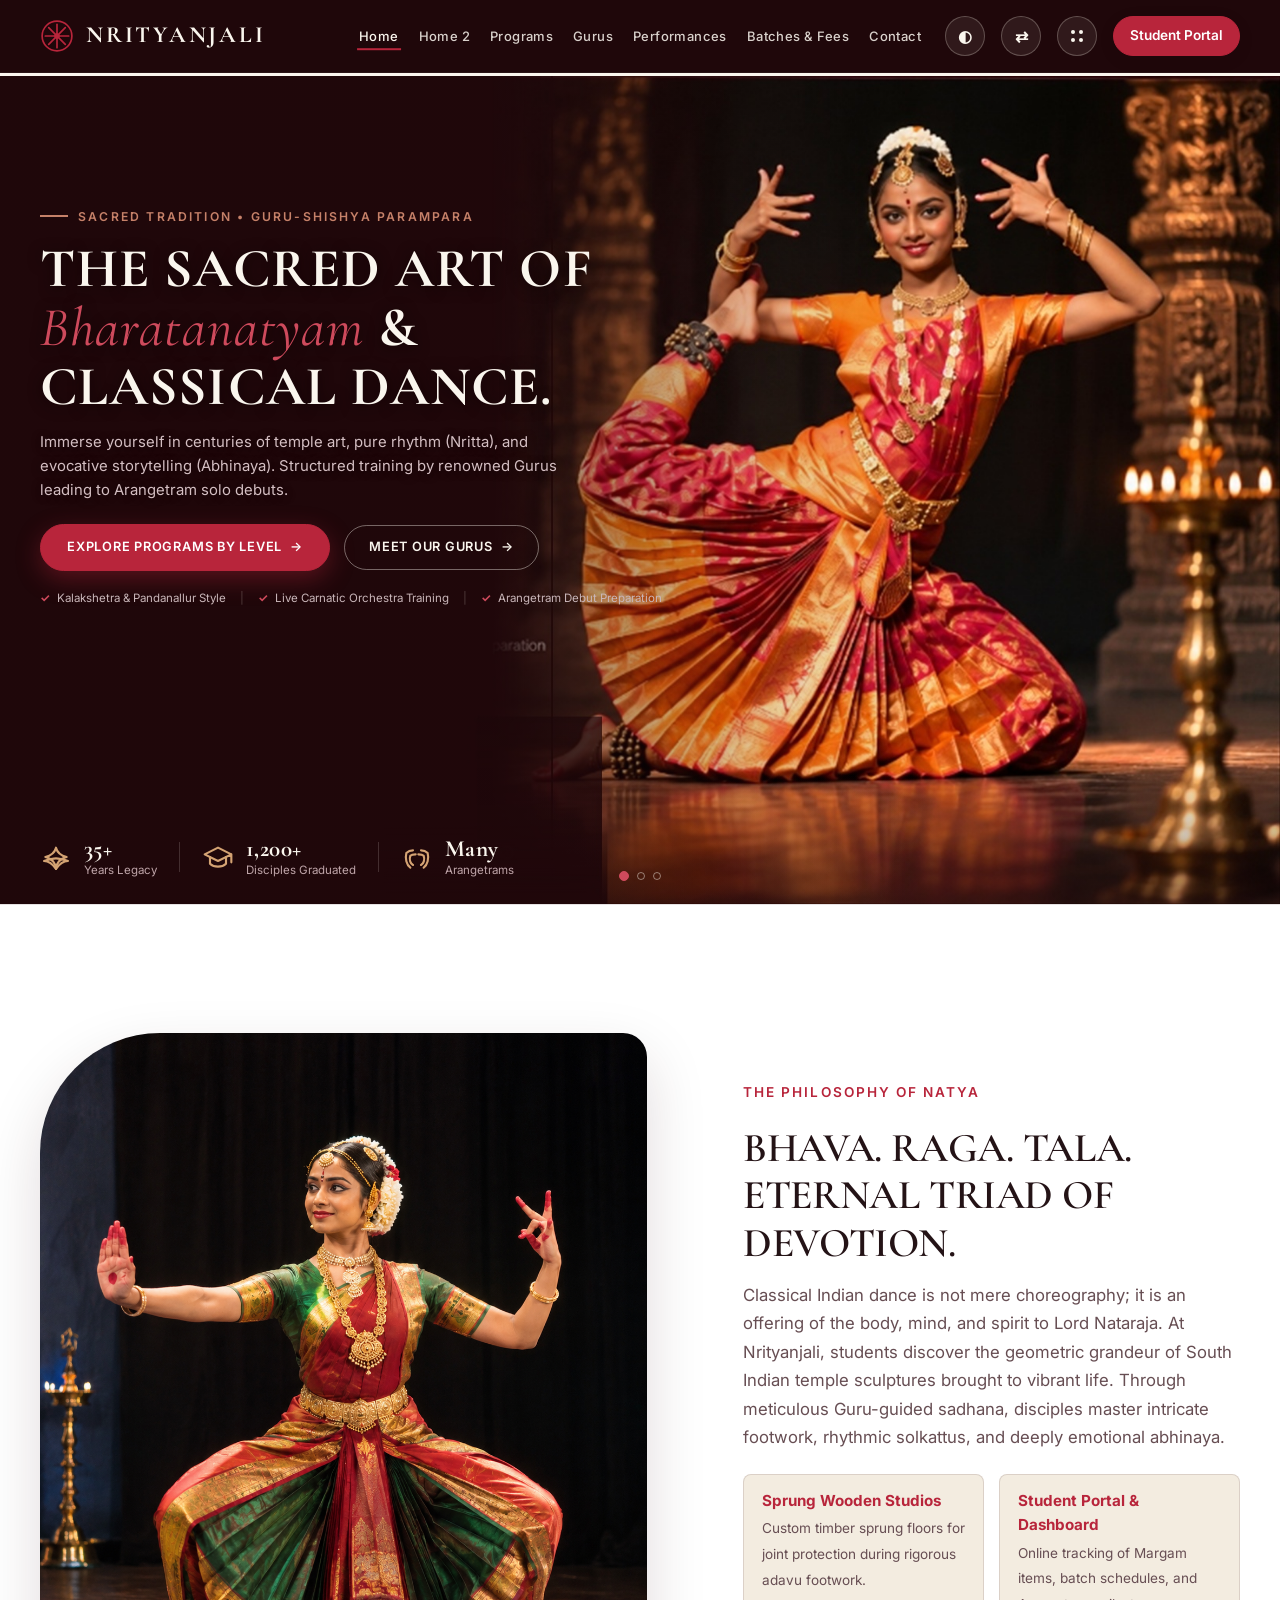
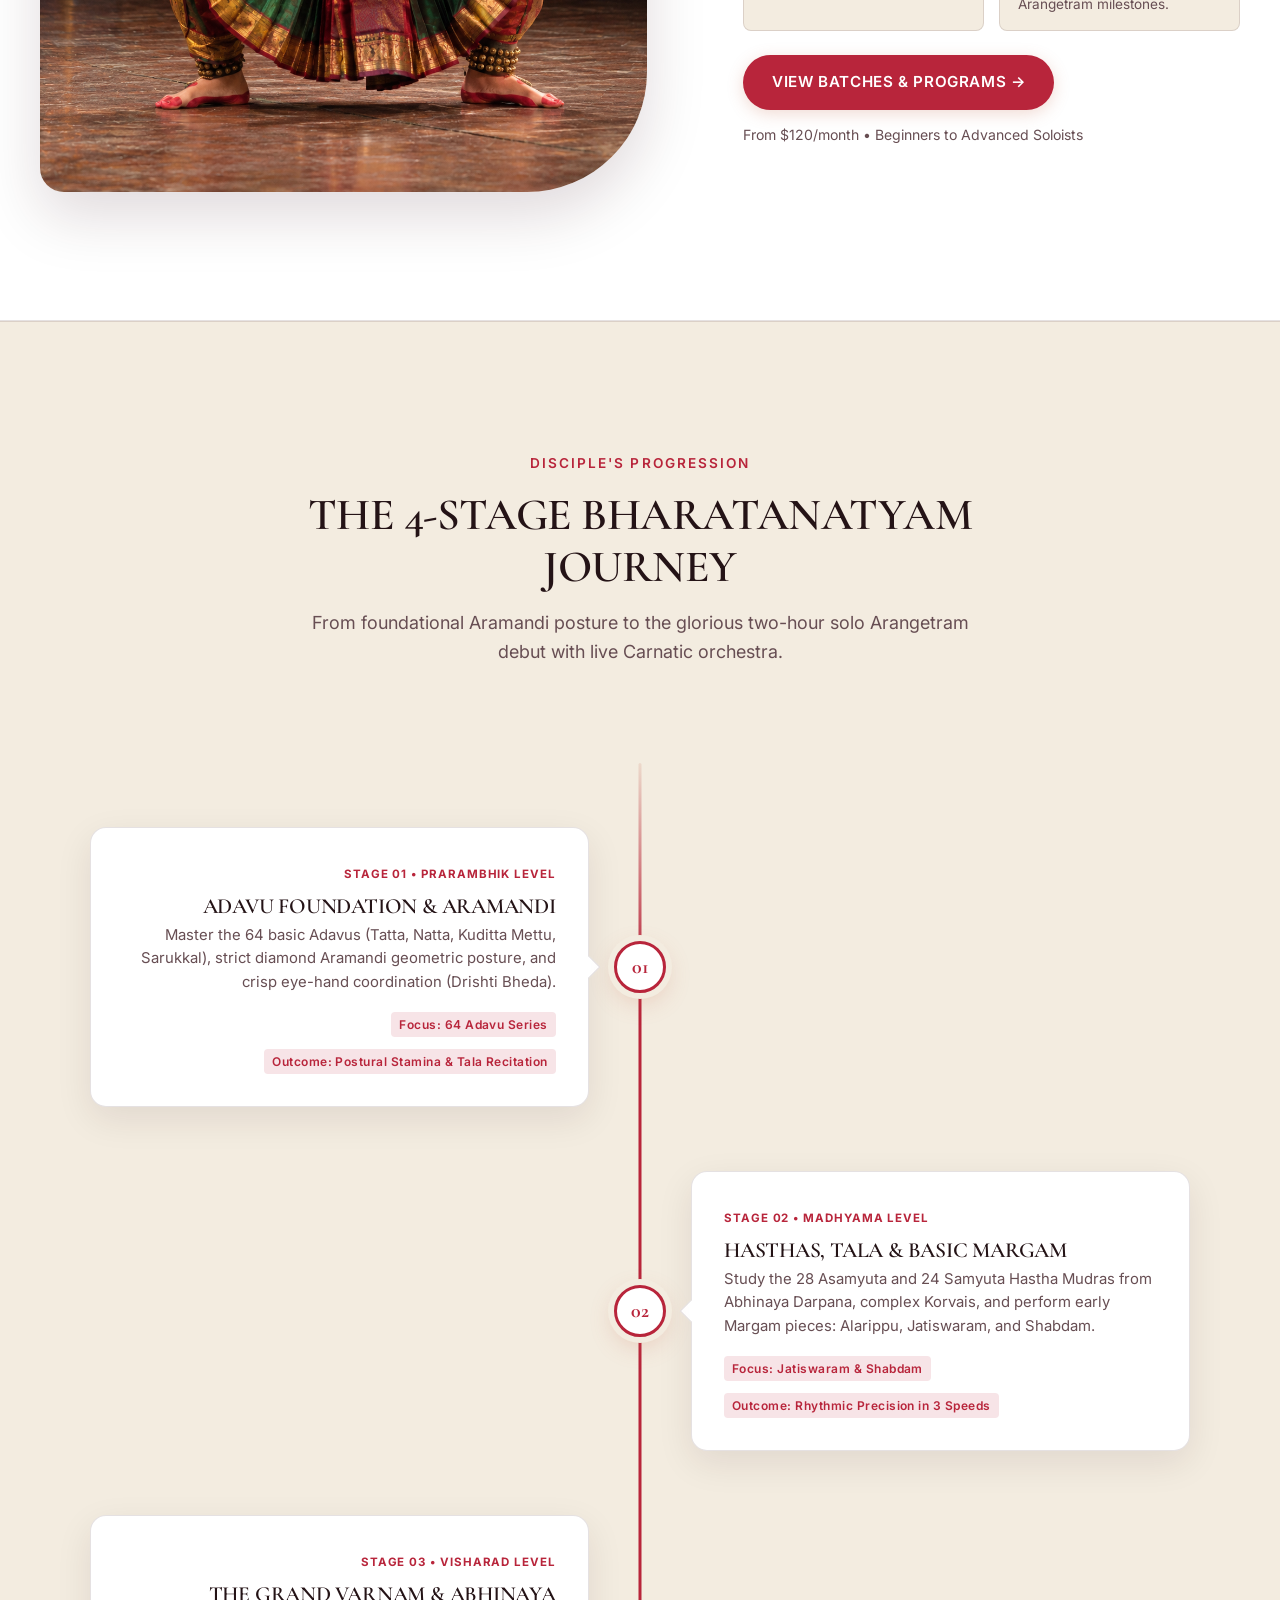
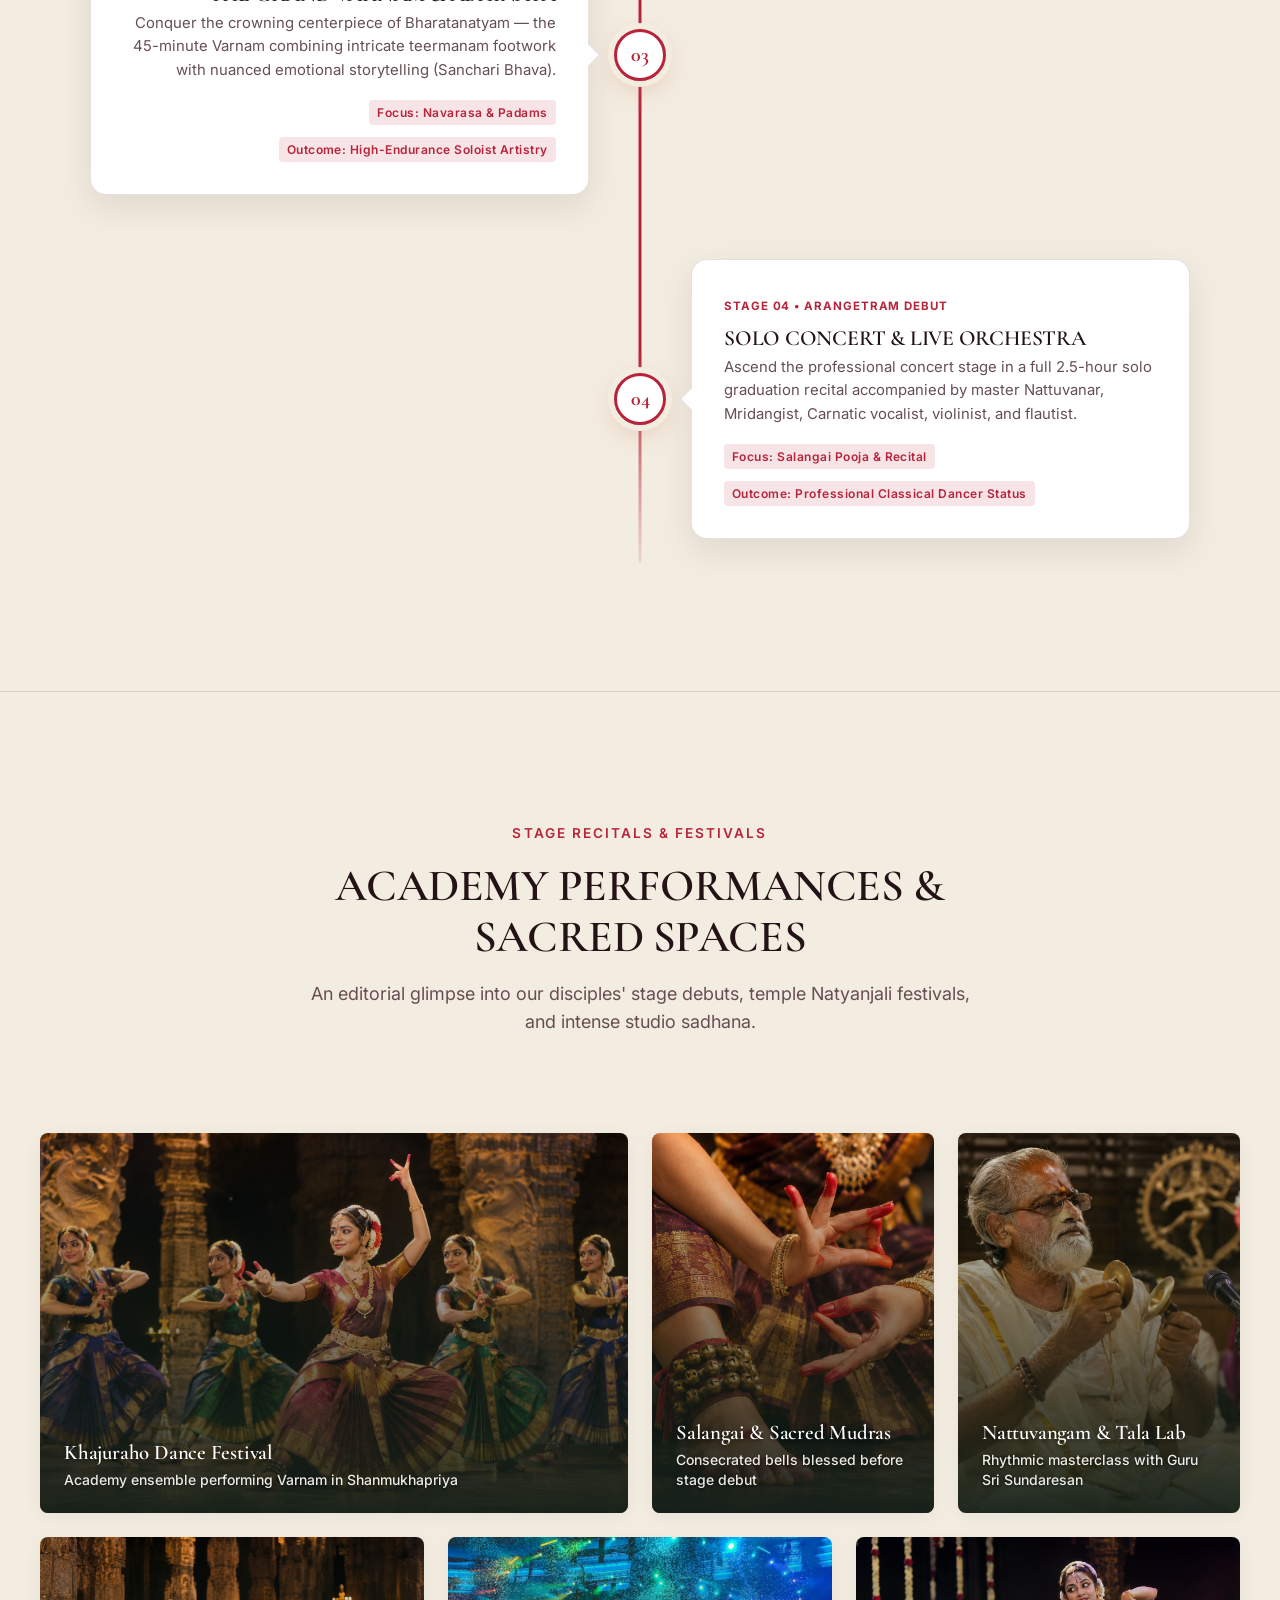
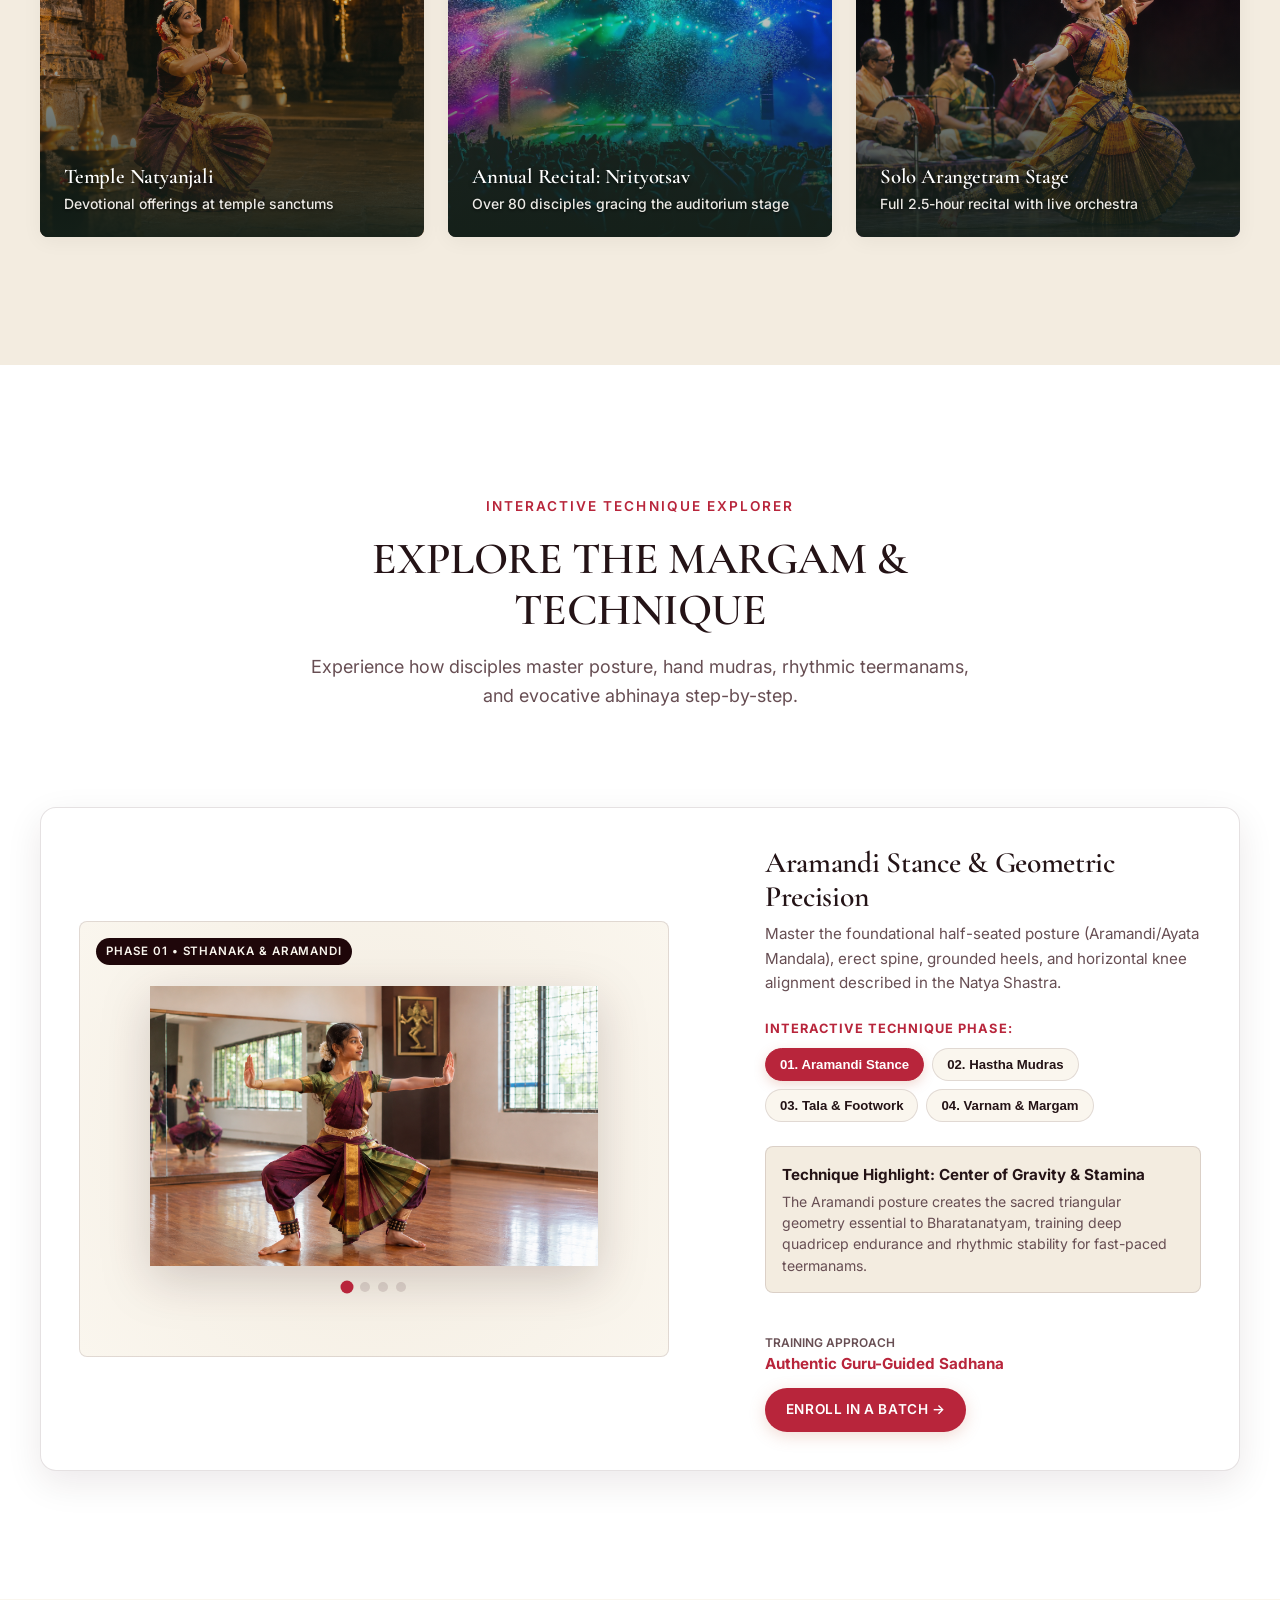
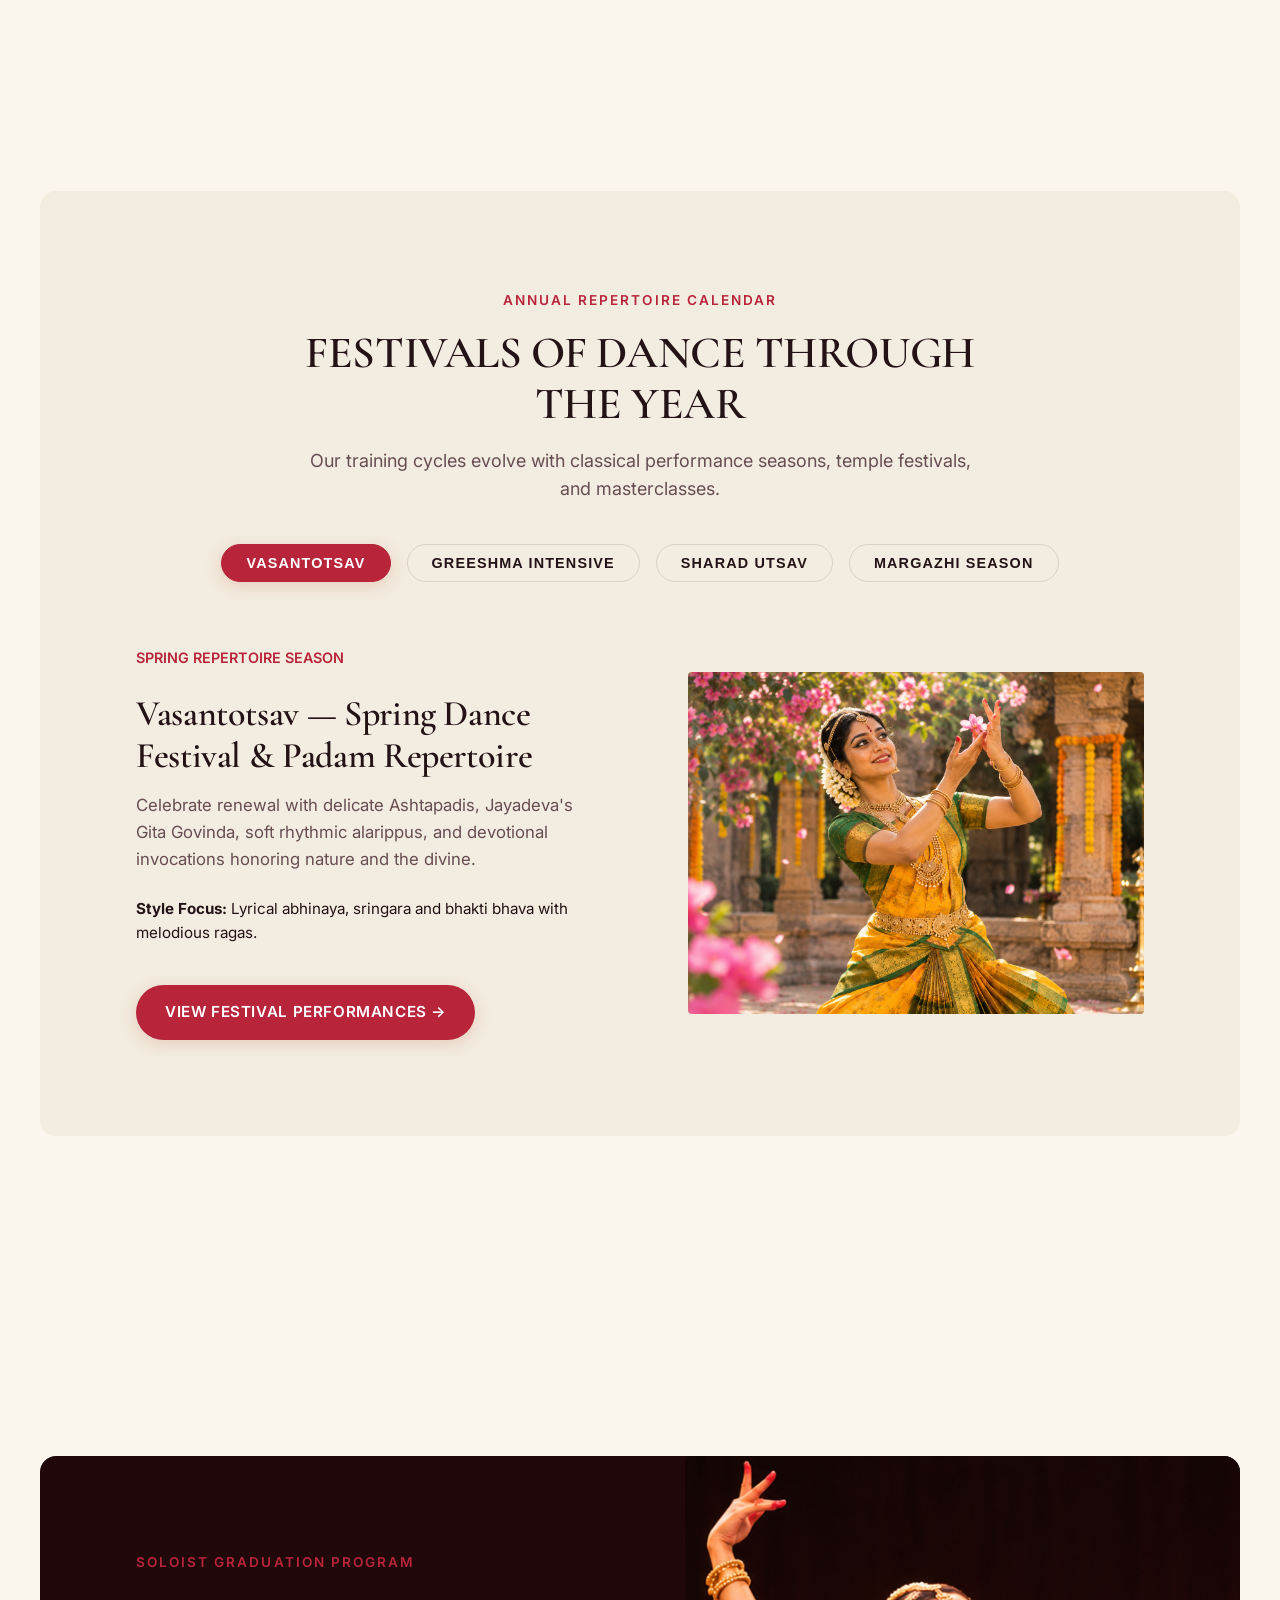
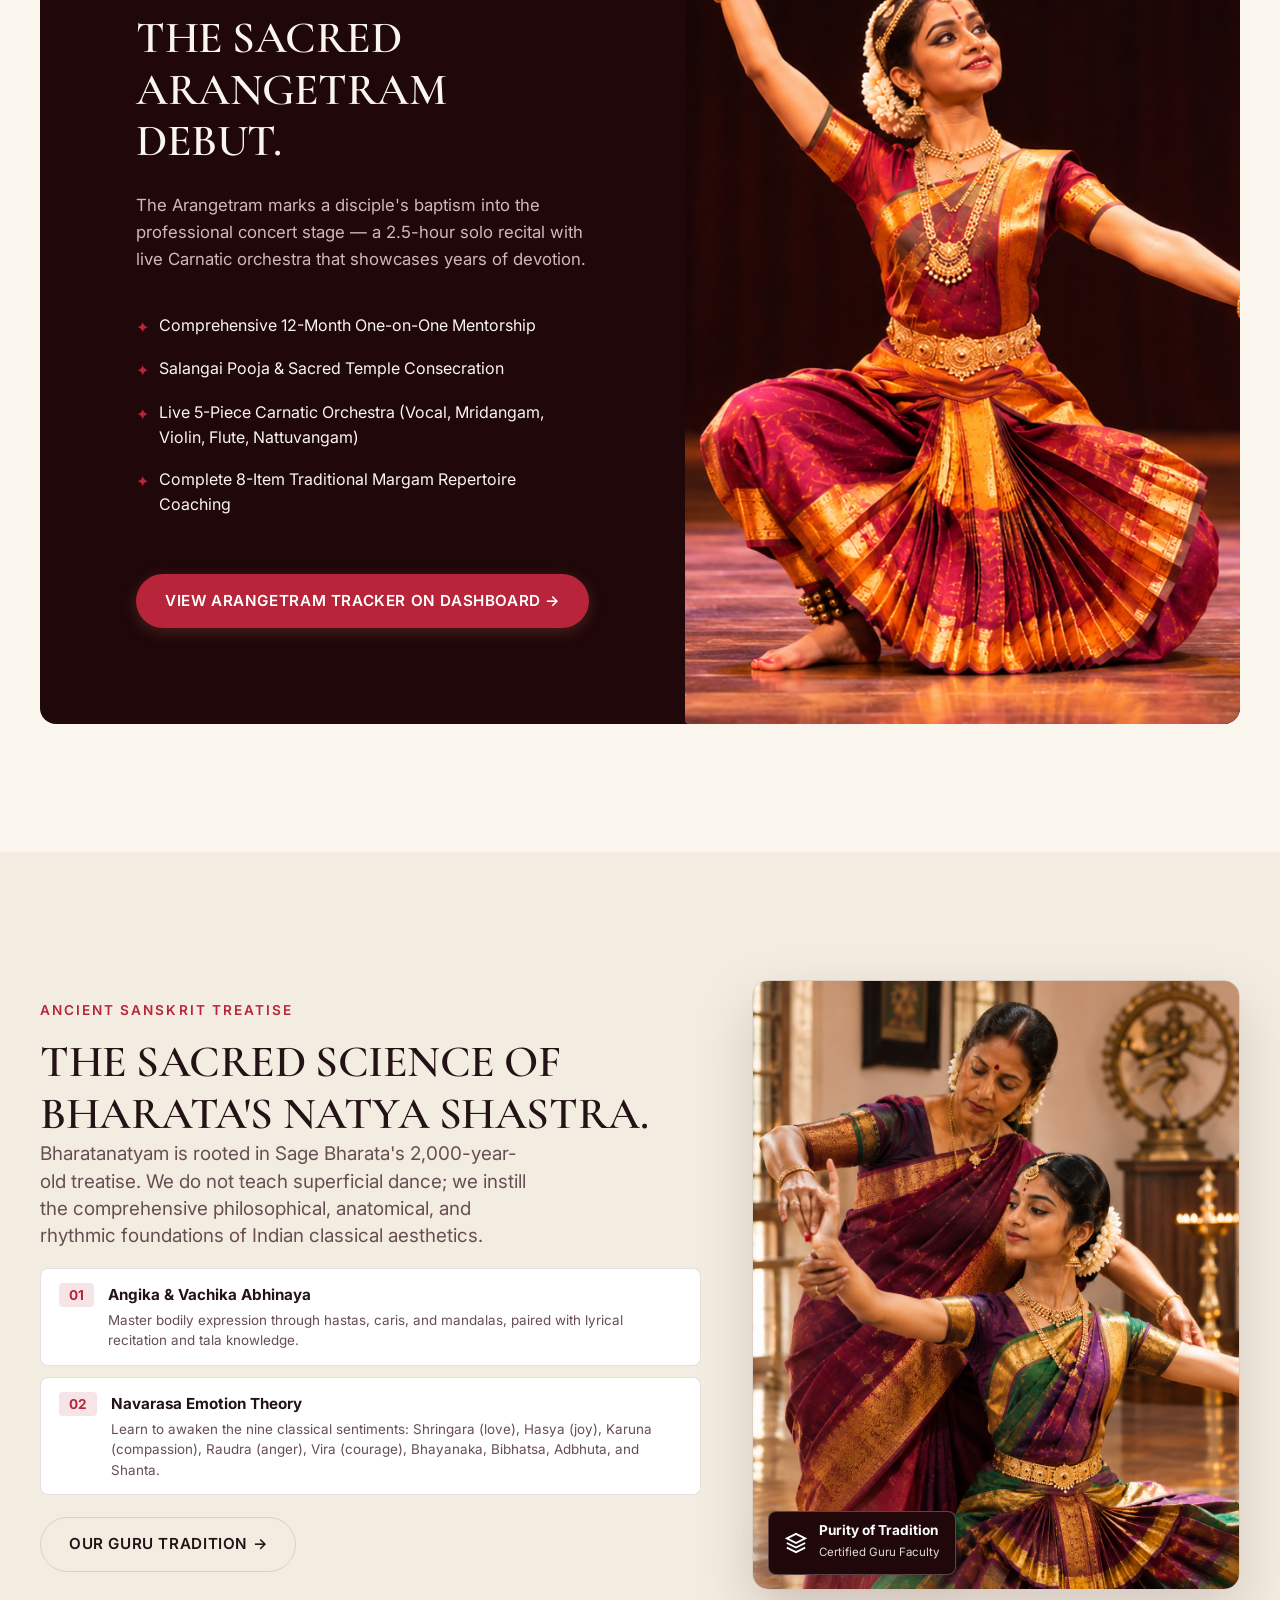
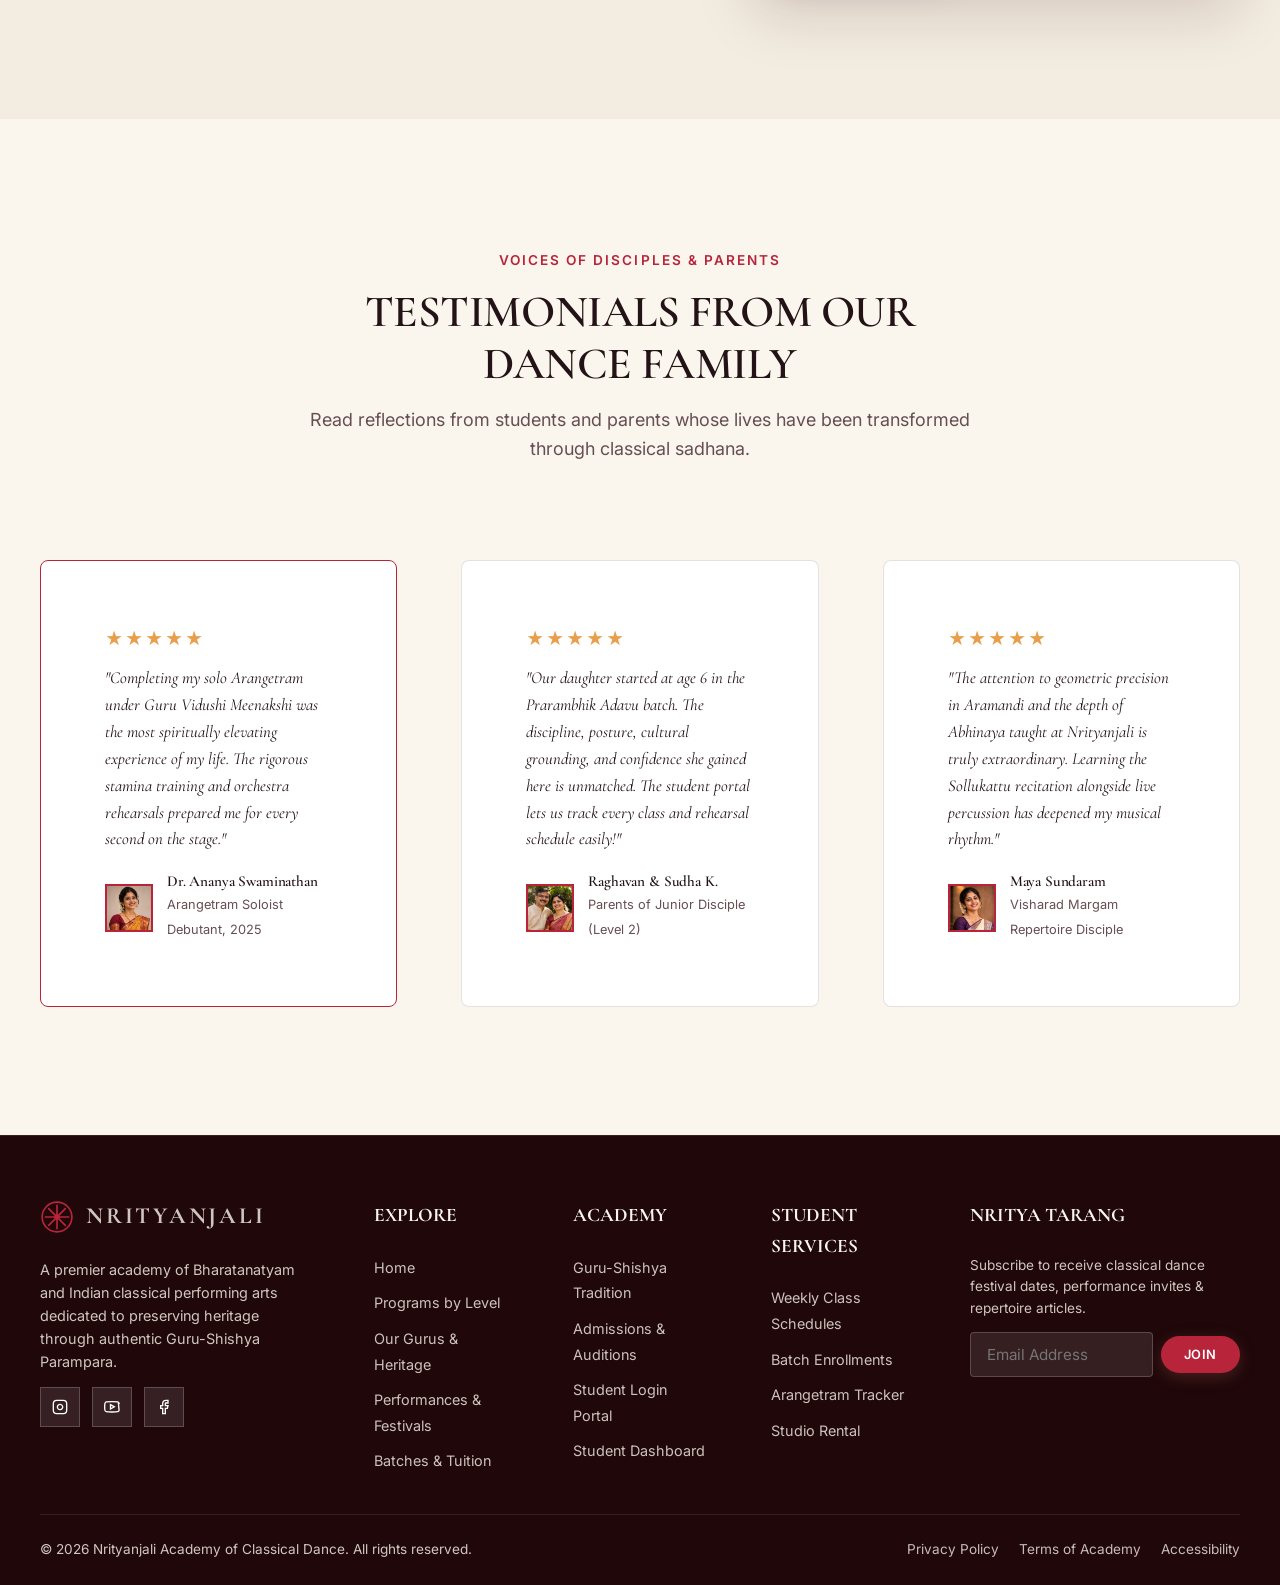
==== index.html @ fc1ba8f5 "Initial commit: Classical dance school portal and website with responsive mobile/tablet layouts" ====
<!DOCTYPE html>
<html lang="en" data-theme="light" dir="ltr">
<head>
  <meta charset="UTF-8">
  <meta name="viewport" content="width=device-width, initial-scale=1.0">
  <title>Nrityanjali Academy | Bharatanatyam & Classical Dance School</title>
  <meta name="description" content="A prestigious Bharatanatyam and Indian classical dance academy offering structured programs by level, legendary gurus, stage performances, and student dashboard for arangetram debut preparation.">
  <meta property="og:title" content="Nrityanjali Academy | Bharatanatyam & Classical Dance School">
  <meta property="og:description" content="Preserving the sacred art of Bharatanatyam through authentic Guru-Shishya Parampara.">
  <link rel="icon" type="image/svg+xml" href="assets/images/favicon.svg">
  <link rel="stylesheet" href="assets/css/style.css">
</head>
<body>

  <!-- STICKY NAVBAR -->
  <header class="navbar">
    <div class="container nav-container">
      <a href="index.html" class="brand-logo">
        <svg class="logo-icon" viewBox="0 0 32 32" fill="none" xmlns="http://www.w3.org/2000/svg">
          <circle cx="16" cy="16" r="14" stroke="currentColor" stroke-width="1.6"/>
          <path d="M16 5V27M5 16H27M8.2 8.2L23.8 23.8M23.8 8.2L8.2 23.8" stroke="currentColor" stroke-width="1.6" stroke-linecap="round"/>
          <circle cx="16" cy="16" r="2.6" fill="currentColor"/>
        </svg>
        <div class="brand-text">
          <span class="brand-name">NRITYANJALI</span>
        </div>
      </a>

      <nav>
        <ul class="nav-links">
          <li><a href="index.html" class="nav-link active">Home</a></li>
          <li><a href="index2.html" class="nav-link">Home 2</a></li>
          <li><a href="upcoming-workshops.html" class="nav-link">Programs</a></li>
          <li><a href="about.html" class="nav-link">Gurus</a></li>
          <li><a href="events.html" class="nav-link">Performances</a></li>
          <li><a href="pricing.html" class="nav-link">Batches & Fees</a></li>
          <li><a href="contact.html" class="nav-link">Contact</a></li>
        </ul>
      </nav>

      <div class="nav-actions">
        <button class="ctrl-btn js-theme-toggle" aria-label="Toggle Theme" title="Toggle Theme">
          <span>◐</span>
        </button>
        <button class="ctrl-btn js-rtl-toggle" aria-label="Toggle Direction" title="Toggle Direction">
          <span>⇄</span>
        </button>
        <a href="dashboard.html" class="ctrl-btn" aria-label="Student Dashboard" title="Student Dashboard">
          <svg width="16" height="16" viewBox="0 0 24 24" fill="currentColor"><circle cx="6" cy="6" r="3"/><circle cx="18" cy="6" r="3"/><circle cx="6" cy="18" r="3"/><circle cx="18" cy="18" r="3"/></svg>
        </a>
        <a href="login.html" class="nav-primary-cta" title="Student Login Portal">
          <span>Student Portal</span>
        </a>
      </div>

      <button class="mobile-hamburger" aria-label="Open Mobile Menu">
        <svg viewBox="0 0 24 24" fill="none" stroke="currentColor" stroke-width="2"><path d="M4 6h16M4 12h16M4 18h16"/></svg>
      </button>
    </div>
  </header>

  <!-- MOBILE DRAWER -->
  <div class="mobile-drawer">
    <div class="drawer-header">
      <div class="brand-text">
        <span class="brand-name">NRITYANJALI</span>
      </div>
      <button class="drawer-close-btn" aria-label="Close Menu">✕</button>
    </div>
    <ul class="mobile-drawer-links">
      <li><a href="index.html" class="mobile-drawer-link active">Home</a></li>
      <li><a href="index2.html" class="mobile-drawer-link">Home 2</a></li>
      <li><a href="upcoming-workshops.html" class="mobile-drawer-link">Programs</a></li>
      <li><a href="about.html" class="mobile-drawer-link">Gurus</a></li>
      <li><a href="events.html" class="mobile-drawer-link">Performances</a></li>
      <li><a href="pricing.html" class="mobile-drawer-link">Batches & Fees</a></li>
      <li><a href="contact.html" class="mobile-drawer-link">Contact</a></li>
    </ul>
    <div class="drawer-controls">
      <a href="login.html" class="nav-primary-cta" style="width: 100%; text-align: center;">
        <span>Student Portal</span>
      </a>
      <div class="ctrl-group">
        <button class="ctrl-btn js-theme-toggle" aria-label="Toggle Theme" title="Toggle Theme"><span>◐</span></button>
        <button class="ctrl-btn js-rtl-toggle" aria-label="Toggle Direction" title="Toggle Direction"><span>⇄</span></button>
        <a href="dashboard.html" class="ctrl-btn" aria-label="Student Dashboard" title="Student Dashboard">
          <svg width="16" height="16" viewBox="0 0 24 24" fill="currentColor"><circle cx="6" cy="6" r="3"/><circle cx="18" cy="6" r="3"/><circle cx="6" cy="18" r="3"/><circle cx="18" cy="18" r="3"/></svg>
        </a>
      </div>
    </div>
  </div>

  <main>
    <!-- HOME SECTION 01 — CINEMATIC CLASSICAL DANCE HERO (100% VIEWPORT) -->
    <section class="hero-cinematic-section">
      <div class="hero-cinematic-bg-overlay"></div>
      <div class="container hero-cinematic-container">
        
        <!-- Main Top Content -->
        <div class="hero-cinematic-content">
          <div class="hero-kicker-tag">
            <span class="kicker-line"></span>
            <span class="kicker-text">SACRED TRADITION &bull; GURU-SHISHYA PARAMPARA</span>
          </div>

          <h1 class="hero-cinematic-headline">
            THE SACRED ART OF<br>
            <span class="hero-highlight-italic">Bharatanatyam</span> &amp;<br>
            CLASSICAL DANCE.
          </h1>

          <p class="hero-cinematic-description">
            Immerse yourself in centuries of temple art, pure rhythm (Nritta), and evocative storytelling (Abhinaya). Structured training by renowned Gurus leading to Arangetram solo debuts.
          </p>

          <div class="hero-cinematic-ctas">
            <a href="upcoming-workshops.html" class="btn-cinematic-primary">
              EXPLORE PROGRAMS BY LEVEL <span class="btn-arrow">&rarr;</span>
            </a>
            <a href="about.html" class="btn-cinematic-secondary">
              MEET OUR GURUS <span class="btn-arrow">&rarr;</span>
            </a>
          </div>

          <div class="hero-cinematic-trust-bar">
            <span class="trust-item"><span class="check-mark">&#10003;</span> Kalakshetra &amp; Pandanallur Style</span>
            <span class="trust-divider">|</span>
            <span class="trust-item"><span class="check-mark">&#10003;</span> Live Carnatic Orchestra Training</span>
            <span class="trust-divider">|</span>
            <span class="trust-item"><span class="check-mark">&#10003;</span> Arangetram Debut Preparation</span>
          </div>
        </div>

        <!-- Bottom Bar: 3 Stats on Left, 3 Dots in Center -->
        <div class="hero-cinematic-bottom-bar">
          <div class="hero-stats-group">
            <!-- Stat 1: Lotus -->
            <div class="hero-stat-item">
              <svg class="stat-icon-gold" viewBox="0 0 24 24" fill="none" stroke="currentColor" stroke-width="1.6" stroke-linecap="round" stroke-linejoin="round">
                <path d="M12 21c0-4-3-8-8-9 4-1 7-3 8-7 1 4 4 6 8 7-5 1-8 5-8 9z"/>
                <path d="M12 21c-2-3-5-6-9-6 3-1 6-2 9-2 3 0 6 1 9 2-4 0-7 3-9 6z"/>
              </svg>
              <div class="stat-text-box">
                <span class="stat-number">35+</span>
                <span class="stat-label">Years Legacy</span>
              </div>
            </div>

            <div class="stat-divider-line"></div>

            <!-- Stat 2: Cap -->
            <div class="hero-stat-item">
              <svg class="stat-icon-gold" viewBox="0 0 24 24" fill="none" stroke="currentColor" stroke-width="1.6" stroke-linecap="round" stroke-linejoin="round">
                <path d="M22 10v6M2 10l10-5 10 5-10 5z"/>
                <path d="M6 12v5c3 3 9 3 12 0v-5"/>
              </svg>
              <div class="stat-text-box">
                <span class="stat-number">1,200+</span>
                <span class="stat-label">Disciples Graduated</span>
              </div>
            </div>

            <div class="stat-divider-line"></div>

            <!-- Stat 3: Laurel wreath -->
            <div class="hero-stat-item">
              <svg class="stat-icon-gold" viewBox="0 0 24 24" fill="none" stroke="currentColor" stroke-width="1.6" stroke-linecap="round" stroke-linejoin="round">
                <path d="M7 20c-3-2-4-7-3-11 1-1 3-2 5-2"/>
                <path d="M17 20c3-2 4-7 3-11-1-1-3-2-5-2"/>
                <path d="M9 18c-2-1-3-4-2-7 1-1 2-1 4-1"/>
                <path d="M15 18c2-1 3-4 2-7-1-1-2-1-4-1"/>
              </svg>
              <div class="stat-text-box">
                <span class="stat-number">Many</span>
                <span class="stat-label">Arangetrams</span>
              </div>
            </div>
          </div>

          <!-- Centered Carousel Dots -->
          <div class="hero-carousel-pagination" aria-label="Slide Indicators">
            <span class="carousel-dot active"></span>
            <span class="carousel-dot"></span>
            <span class="carousel-dot"></span>
          </div>
        </div>

      </div>
    </section>

    <!-- HOME SECTION 02 — EXPERIENCE OVERVIEW -->
    <section class="section-padding" style="background-color: var(--bg-surface); border-block: 1px solid var(--border-color);">
      <div class="container experience-grid" style="align-items: center;">
        <div style="position: relative; display: flex; align-items: center; justify-content: center;">
          <div class="image-leaf-container hover-petal-card" style="width: 100%; border-radius: 120px 24px 120px 24px; overflow: hidden; box-shadow: var(--shadow-lg);">
            <img src="assets/images/hero-dance-2.jpg" alt="Bharatanatyam classical dancer in Aramandi posture holding Pataka and Tripataka hastha mudras">
          </div>
        </div>
        <div>
          <span class="section-tag" style="color: var(--terracotta-bloom);">THE PHILOSOPHY OF NATYA</span>
          <h2 style="font-size: clamp(1.85rem, 3.2vw, 2.75rem); margin-block: 6px 14px;">BHAVA. RAGA. TALA. ETERNAL TRIAD OF DEVOTION.</h2>
          <p style="font-size: 1.05rem; line-height: 1.7; margin-bottom: 20px; color: var(--text-muted);">
            Classical Indian dance is not mere choreography; it is an offering of the body, mind, and spirit to Lord Nataraja. At Nrityanjali, students discover the geometric grandeur of South Indian temple sculptures brought to vibrant life. Through meticulous Guru-guided sadhana, disciples master intricate footwork, rhythmic solkattus, and deeply emotional abhinaya.
          </p>

          <div style="display: grid; grid-template-columns: repeat(auto-fit, minmax(200px, 1fr)); gap: 14px; margin-block: 22px;">
            <div style="background: var(--bg-surface-elevated); padding: 14px 18px; border-radius: var(--radius-md); border: 1px solid var(--border-color);" class="hover-petal-card">
              <strong style="color: var(--terracotta-bloom); display: block; font-size: 0.95rem; margin-bottom: 2px;">Sprung Wooden Studios</strong>
              <span style="font-size: 0.85rem; color: var(--text-muted);">Custom timber sprung floors for joint protection during rigorous adavu footwork.</span>
            </div>
            <div style="background: var(--bg-surface-elevated); padding: 14px 18px; border-radius: var(--radius-md); border: 1px solid var(--border-color);" class="hover-petal-card">
              <strong style="color: var(--terracotta-bloom); display: block; font-size: 0.95rem; margin-bottom: 2px;">Student Portal & Dashboard</strong>
              <span style="font-size: 0.85rem; color: var(--text-muted);">Online tracking of Margam items, batch schedules, and Arangetram milestones.</span>
            </div>
          </div>

          <div style="margin-top: var(--space-md); display: flex; flex-wrap: wrap; gap: 14px; align-items: center;">
            <a href="upcoming-workshops.html" class="btn btn-primary">VIEW BATCHES & PROGRAMS →</a>
            <span style="font-size: 0.88rem; color: var(--text-muted);">From $120/month • Beginners to Advanced Soloists</span>
          </div>
        </div>
      </div>
    </section>

    <!-- HOME SECTION 02B — THE 4-STEP TRAINING PROGRESSION (CENTER LINE TIMELINE) -->
    <section class="section-padding steps-timeline-section">
      <div class="container">
        <div class="section-header center-align">
          <span class="section-tag" style="color: var(--terracotta-bloom);">DISCIPLE'S PROGRESSION</span>
          <h2>THE 4-STAGE BHARATANATYAM JOURNEY</h2>
          <p>From foundational Aramandi posture to the glorious two-hour solo Arangetram debut with live Carnatic orchestra.</p>
        </div>

        <div class="steps-timeline-container">
          
          <!-- Step 01: Left -->
          <div class="timeline-step-row timeline-step-left">
            <div class="timeline-card-col">
              <div class="timeline-step-card hover-petal-card">
                <span class="journey-step-badge">Stage 01 • Prarambhik Level</span>
                <h3 style="font-family: var(--font-serif); font-size: 1.35rem; margin-block: 8px 6px; color: var(--text-main);">ADAVU FOUNDATION & ARAMANDI</h3>
                <p style="font-size: 0.93rem; color: var(--text-muted); line-height: 1.55; margin: 0;">
                  Master the 64 basic Adavus (Tatta, Natta, Kuditta Mettu, Sarukkal), strict diamond Aramandi geometric posture, and crisp eye-hand coordination (Drishti Bheda).
                </p>
                <div class="timeline-step-badges">
                  <span class="workshop-outcomes-pill">Focus: 64 Adavu Series</span>
                  <span class="workshop-outcomes-pill">Outcome: Postural Stamina & Tala Recitation</span>
                </div>
              </div>
            </div>
            <div class="timeline-center-node" aria-label="Step 1">
              <span class="timeline-node-num">01</span>
            </div>
            <div class="timeline-empty-col"></div>
          </div>

          <!-- Step 02: Right -->
          <div class="timeline-step-row timeline-step-right">
            <div class="timeline-card-col">
              <div class="timeline-step-card hover-petal-card">
                <span class="journey-step-badge">Stage 02 • Madhyama Level</span>
                <h3 style="font-family: var(--font-serif); font-size: 1.35rem; margin-block: 8px 6px; color: var(--text-main);">HASTHAS, TALA & BASIC MARGAM</h3>
                <p style="font-size: 0.93rem; color: var(--text-muted); line-height: 1.55; margin: 0;">
                  Study the 28 Asamyuta and 24 Samyuta Hastha Mudras from Abhinaya Darpana, complex Korvais, and perform early Margam pieces: Alarippu, Jatiswaram, and Shabdam.
                </p>
                <div class="timeline-step-badges">
                  <span class="workshop-outcomes-pill">Focus: Jatiswaram & Shabdam</span>
                  <span class="workshop-outcomes-pill">Outcome: Rhythmic Precision in 3 Speeds</span>
                </div>
              </div>
            </div>
            <div class="timeline-center-node" aria-label="Step 2">
              <span class="timeline-node-num">02</span>
            </div>
            <div class="timeline-empty-col"></div>
          </div>

          <!-- Step 03: Left -->
          <div class="timeline-step-row timeline-step-left">
            <div class="timeline-card-col">
              <div class="timeline-step-card hover-petal-card">
                <span class="journey-step-badge">Stage 03 • Visharad Level</span>
                <h3 style="font-family: var(--font-serif); font-size: 1.35rem; margin-block: 8px 6px; color: var(--text-main);">THE GRAND VARNAM & ABHINAYA</h3>
                <p style="font-size: 0.93rem; color: var(--text-muted); line-height: 1.55; margin: 0;">
                  Conquer the crowning centerpiece of Bharatanatyam — the 45-minute Varnam combining intricate teermanam footwork with nuanced emotional storytelling (Sanchari Bhava).
                </p>
                <div class="timeline-step-badges">
                  <span class="workshop-outcomes-pill">Focus: Navarasa & Padams</span>
                  <span class="workshop-outcomes-pill">Outcome: High-Endurance Soloist Artistry</span>
                </div>
              </div>
            </div>
            <div class="timeline-center-node" aria-label="Step 3">
              <span class="timeline-node-num">03</span>
            </div>
            <div class="timeline-empty-col"></div>
          </div>

          <!-- Step 04: Right -->
          <div class="timeline-step-row timeline-step-right">
            <div class="timeline-card-col">
              <div class="timeline-step-card hover-petal-card">
                <span class="journey-step-badge">Stage 04 • Arangetram Debut</span>
                <h3 style="font-family: var(--font-serif); font-size: 1.35rem; margin-block: 8px 6px; color: var(--text-main);">SOLO CONCERT & LIVE ORCHESTRA</h3>
                <p style="font-size: 0.93rem; color: var(--text-muted); line-height: 1.55; margin: 0;">
                  Ascend the professional concert stage in a full 2.5-hour solo graduation recital accompanied by master Nattuvanar, Mridangist, Carnatic vocalist, violinist, and flautist.
                </p>
                <div class="timeline-step-badges">
                  <span class="workshop-outcomes-pill">Focus: Salangai Pooja & Recital</span>
                  <span class="workshop-outcomes-pill">Outcome: Professional Classical Dancer Status</span>
                </div>
              </div>
            </div>
            <div class="timeline-center-node" aria-label="Step 4">
              <span class="timeline-node-num">04</span>
            </div>
            <div class="timeline-empty-col"></div>
          </div>

        </div>
      </div>
    </section>

    <!-- HOME SECTION 03 — PERFORMANCES & STAGE GALLERY -->
    <section class="section-padding" style="background-color: var(--bg-surface-elevated);">
      <div class="container">
        <div class="section-header center-align">
          <span class="section-tag">STAGE RECITALS & FESTIVALS</span>
          <h2>ACADEMY PERFORMANCES & SACRED SPACES</h2>
          <p>An editorial glimpse into our disciples' stage debuts, temple Natyanjali festivals, and intense studio sadhana.</p>
        </div>

        <div class="gallery-grid">
          <div class="gallery-item col-6 image-leaf-container">
            <img src="assets/images/performance-1.jpg" alt="Bharatanatyam disciples performing ensemble recital at Khajuraho Dance Festival">
            <div class="gallery-overlay">
              <h4>Khajuraho Dance Festival</h4>
              <p>Academy ensemble performing Varnam in Shanmukhapriya</p>
            </div>
          </div>

          <div class="gallery-item col-3 image-leaf-container">
            <img src="assets/images/mudra-detail.jpg" alt="Artisan salangai ghungroo ankle bells and traditional temple jewelry">
            <div class="gallery-overlay">
              <h4>Salangai & Sacred Mudras</h4>
              <p>Consecrated bells blessed before stage debut</p>
            </div>
          </div>

          <div class="gallery-item col-3 image-leaf-container">
            <img src="assets/images/guru-maestro.jpg" alt="Senior Nattuvangam Guru reciting rhythmic solkattus with bronze cymbals">
            <div class="gallery-overlay">
              <h4>Nattuvangam & Tala Lab</h4>
              <p>Rhythmic masterclass with Guru Sri Sundaresan</p>
            </div>
          </div>

          <div class="gallery-item col-4 image-leaf-container">
            <img src="assets/images/performance-2.jpg" alt="Bharatanatyam dancers performing at historic Chidambaram Natyanjali temple">
            <div class="gallery-overlay">
              <h4>Temple Natyanjali</h4>
              <p>Devotional offerings at temple sanctums</p>
            </div>
          </div>

          <div class="gallery-item col-4 image-leaf-container">
            <img src="assets/images/performance-3.jpg" alt="Disciples dancing in synchronization during annual academy festival">
            <div class="gallery-overlay">
              <h4>Annual Recital: Nrityotsav</h4>
              <p>Over 80 disciples gracing the auditorium stage</p>
            </div>
          </div>

          <div class="gallery-item col-4 image-leaf-container">
            <img src="assets/images/hero-performance.jpg" alt="Full solo Arangetram graduation performance in Chennai auditorium">
            <div class="gallery-overlay">
              <h4>Solo Arangetram Stage</h4>
              <p>Full 2.5-hour recital with live orchestra</p>
            </div>
          </div>
        </div>
      </div>
    </section>

    <!-- HOME INTERACTIVE SECTION — MARGAM REPERTOIRE EXPLORER -->
    <section class="section-padding" style="background-color: var(--bg-surface);">
      <div class="container">
        <div class="section-header center-align">
          <span class="section-tag">INTERACTIVE TECHNIQUE EXPLORER</span>
          <h2>EXPLORE THE MARGAM & TECHNIQUE</h2>
          <p>Experience how disciples master posture, hand mudras, rhythmic teermanams, and evocative abhinaya step-by-step.</p>
        </div>

        <div class="workbench-container hover-petal-card">
          <div class="workbench-grid">
            <!-- Visual Stage -->
            <div class="workbench-stage">
              <span class="workbench-stage-badge" id="workbench-badge">Phase 01 • Sthanaka & Aramandi</span>
              <img id="workbench-img" src="assets/images/program-beginner.jpg" alt="Bharatanatyam training studio with wooden floor">
              
              <div class="workbench-step-indicators">
                <span class="workbench-dot active" data-step="0"></span>
                <span class="workbench-dot" data-step="1"></span>
                <span class="workbench-dot" data-step="2"></span>
                <span class="workbench-dot" data-step="3"></span>
              </div>
            </div>

            <!-- Controls & Live Information -->
            <div class="workbench-panel">
              <h3 class="workbench-panel-title" id="workbench-title">Aramandi Stance & Geometric Precision</h3>
              <p id="workbench-desc" style="font-size: 0.95rem; color: var(--text-muted); line-height: 1.6;">
                Master the foundational half-seated posture (Aramandi/Ayata Mandala), erect spine, grounded heels, and horizontal knee alignment described in the Natya Shastra.
              </p>

              <div class="workbench-controls-group">
                <span class="workbench-controls-label">Interactive Technique Phase:</span>
                <div class="workbench-btn-group">
                  <button class="workbench-selector-btn active" data-workbench="vessel">01. Aramandi Stance</button>
                  <button class="workbench-selector-btn" data-workbench="foliage">02. Hastha Mudras</button>
                  <button class="workbench-selector-btn" data-workbench="blooms">03. Tala & Footwork</button>
                  <button class="workbench-selector-btn" data-workbench="finishing">04. Varnam & Margam</button>
                </div>
              </div>

              <!-- Hotspot / Step Info Card -->
              <div class="workbench-live-card" id="workbench-card">
                <strong id="workbench-card-title">Technique Highlight: Center of Gravity & Stamina</strong>
                <p id="workbench-card-text">
                  The Aramandi posture creates the sacred triangular geometry essential to Bharatanatyam, training deep quadricep endurance and rhythmic stability for fast-paced teermanams.
                </p>
              </div>

              <div style="margin-top: var(--space-lg); display: flex; align-items: center; justify-content: space-between; flex-wrap: wrap; gap: 12px;">
                <div>
                  <div style="font-size: 0.75rem; color: var(--text-muted); text-transform: uppercase; font-weight: 600;">Training Approach</div>
                  <div style="font-size: 0.95rem; font-weight: 700; color: var(--terracotta-bloom);">Authentic Guru-Guided Sadhana</div>
                </div>
                <a href="upcoming-workshops.html" class="btn btn-primary" style="padding: 10px 20px; font-size: 0.85rem;">ENROLL IN A BATCH →</a>
              </div>
            </div>
          </div>
        </div>
      </div>
    </section>

    <!-- HOME SECTION 04 — REPERTOIRE SEASONS & FESTIVALS -->
    <section class="section-padding">
      <div class="container">
        <div class="seasonal-section">
          <div class="section-header center-align" style="margin-bottom: var(--space-lg);">
            <span class="section-tag">ANNUAL REPERTOIRE CALENDAR</span>
            <h2>FESTIVALS OF DANCE THROUGH THE YEAR</h2>
            <p>Our training cycles evolve with classical performance seasons, temple festivals, and masterclasses.</p>
          </div>

          <div class="seasonal-tabs">
            <button class="seasonal-tab-btn active" data-season="spring">VASANTOTSAV</button>
            <button class="seasonal-tab-btn" data-season="summer">GREESHMA INTENSIVE</button>
            <button class="seasonal-tab-btn" data-season="autumn">SHARAD UTSAV</button>
            <button class="seasonal-tab-btn" data-season="winter">MARGAZHI SEASON</button>
          </div>

          <div class="seasonal-card">
            <div class="seasonal-content">
              <span class="seasonal-meta-tag" id="seasonal-meta">SPRING REPERTOIRE SEASON</span>
              <h3 id="seasonal-title">Vasantotsav — Spring Dance Festival & Padam Repertoire</h3>
              <p id="seasonal-desc" style="margin-bottom: var(--space-md);">
                Celebrate renewal with delicate Ashtapadis, Jayadeva's Gita Govinda, soft rhythmic alarippus, and devotional invocations honoring nature and the divine.
              </p>
              <div style="margin-bottom: var(--space-lg); font-size: 0.95rem; color: var(--text-main);">
                <strong>Style Focus:</strong> <span id="seasonal-style">Lyrical abhinaya, sringara and bhakti bhava with melodious ragas.</span>
              </div>
              <a href="events.html" class="btn btn-primary">
                VIEW FESTIVAL PERFORMANCES →
              </a>
            </div>
            <div class="image-leaf-container hover-petal-card">
              <img id="seasonal-img" src="assets/images/season-spring.jpg" alt="Vasantotsav Bharatanatyam spring dance festival recital" style="aspect-ratio: 4/3;">
            </div>
          </div>
        </div>
      </div>
    </section>

    <!-- HOME SECTION 05 — SOLO ARANGETRAM MENTORSHIP -->
    <section class="section-padding">
      <div class="container">
        <div class="split-event-card">
          <div class="event-content">
            <span class="section-tag" style="color: var(--terracotta-bloom);">SOLOIST GRADUATION PROGRAM</span>
            <h2 style="color: var(--petal-cream);">THE SACRED ARANGETRAM DEBUT.</h2>
            <p>The Arangetram marks a disciple's baptism into the professional concert stage — a 2.5-hour solo recital with live Carnatic orchestra that showcases years of devotion.</p>
            <ul class="event-list">
              <li>Comprehensive 12-Month One-on-One Mentorship</li>
              <li>Salangai Pooja & Sacred Temple Consecration</li>
              <li>Live 5-Piece Carnatic Orchestra (Vocal, Mridangam, Violin, Flute, Nattuvangam)</li>
              <li>Complete 8-Item Traditional Margam Repertoire Coaching</li>
            </ul>
            <a href="dashboard.html" class="btn btn-primary" style="margin-top: var(--space-sm);">
              VIEW ARANGETRAM TRACKER ON DASHBOARD →
            </a>
          </div>
          <div class="image-leaf-container">
            <img class="event-image" src="assets/images/performance-5.jpg" alt="Bharatanatyam dancer on grand concert stage with traditional lamps">
          </div>
        </div>
      </div>
    </section>

    <!-- HOME SECTION 06 — FEATURE SECTION: NATYA SHASTRA SCIENTIFIC FOUNDATION -->
    <section class="section-padding" style="background-color: var(--bg-surface-elevated);">
      <div class="container">
        <div class="natya-science-grid">
          <div class="natya-science-content">
            <span class="section-tag">ANCIENT SANSKRIT TREATISE</span>
            <h2>THE SACRED SCIENCE OF BHARATA'S NATYA SHASTRA.</h2>
            <p class="hero-supporting">
              Bharatanatyam is rooted in Sage Bharata's 2,000-year-old treatise. We do not teach superficial dance; we instill the comprehensive philosophical, anatomical, and rhythmic foundations of Indian classical aesthetics.
            </p>
            <div class="natya-science-cards">
              <div class="natya-science-card hover-petal-card">
                <span class="natya-card-badge">01</span>
                <div>
                  <strong class="natya-card-title">Angika &amp; Vachika Abhinaya</strong>
                  <p class="natya-card-desc">Master bodily expression through hastas, caris, and mandalas, paired with lyrical recitation and tala knowledge.</p>
                </div>
              </div>
              <div class="natya-science-card hover-petal-card">
                <span class="natya-card-badge">02</span>
                <div>
                  <strong class="natya-card-title">Navarasa Emotion Theory</strong>
                  <p class="natya-card-desc">Learn to awaken the nine classical sentiments: Shringara (love), Hasya (joy), Karuna (compassion), Raudra (anger), Vira (courage), Bhayanaka, Bibhatsa, Adbhuta, and Shanta.</p>
                </div>
              </div>
            </div>
            <a href="about.html" class="btn btn-secondary" style="align-self: flex-start; margin-top: 4px;">
              OUR GURU TRADITION →
            </a>
          </div>

          <div class="natya-science-img-wrap">
            <div class="natya-science-image-frame image-leaf-container hover-petal-card">
              <img src="assets/images/guru-teacher.jpg" alt="Senior Bharatanatyam Guru teaching abhinaya and mudra expression">
            </div>
            <div class="natya-science-badge-float float-badge-anim">
              <svg width="22" height="22" viewBox="0 0 24 24" fill="none" stroke="currentColor" stroke-width="2">
                <path d="M12 2L2 7l10 5 10-5-10-5zM2 17l10 5 10-5M2 12l10 5 10-5"></path>
              </svg>
              <div>
                <strong style="display: block; font-size: 0.85rem; line-height: 1.2;">Purity of Tradition</strong>
                <span style="font-size: 0.72rem; opacity: 0.85;">Certified Guru Faculty</span>
              </div>
            </div>
          </div>
        </div>
      </div>
    </section>

    <!-- HOME SECTION 07 — TESTIMONIALS SECTION -->
    <section class="section-padding">
      <div class="container">
        <div class="section-header center-align">
          <span class="section-tag">VOICES OF DISCIPLES & PARENTS</span>
          <h2>TESTIMONIALS FROM OUR DANCE FAMILY</h2>
          <p>Read reflections from students and parents whose lives have been transformed through classical sadhana.</p>
        </div>

        <div class="testimonial-grid">
          <div class="testimonial-card featured-testimonial">
            <div>
              <div class="testimonial-stars">★★★★★</div>
              <p class="testimonial-quote">
                "Completing my solo Arangetram under Guru Vidushi Meenakshi was the most spiritually elevating experience of my life. The rigorous stamina training and orchestra rehearsals prepared me for every second on the stage."
              </p>
            </div>
            <div class="testimonial-author">
              <img src="assets/images/student-avatar-1.jpg" alt="Dr. Ananya Swaminathan" class="author-avatar">
              <div class="author-info">
                <h4>Dr. Ananya Swaminathan</h4>
                <span>Arangetram Soloist Debutant, 2025</span>
              </div>
            </div>
          </div>

          <div class="testimonial-card">
            <div>
              <div class="testimonial-stars">★★★★★</div>
              <p class="testimonial-quote">
                "Our daughter started at age 6 in the Prarambhik Adavu batch. The discipline, posture, cultural grounding, and confidence she gained here is unmatched. The student portal lets us track every class and rehearsal schedule easily!"
              </p>
            </div>
            <div class="testimonial-author">
              <img src="assets/images/student-avatar-3.jpg" alt="Raghavan & Sudha Krishnan" class="author-avatar">
              <div class="author-info">
                <h4>Raghavan & Sudha K.</h4>
                <span>Parents of Junior Disciple (Level 2)</span>
              </div>
            </div>
          </div>

          <div class="testimonial-card">
            <div>
              <div class="testimonial-stars">★★★★★</div>
              <p class="testimonial-quote">
                "The attention to geometric precision in Aramandi and the depth of Abhinaya taught at Nrityanjali is truly extraordinary. Learning the Sollukattu recitation alongside live percussion has deepened my musical rhythm."
              </p>
            </div>
            <div class="testimonial-author">
              <img src="assets/images/student-avatar-4.jpg" alt="Maya Sundaram" class="author-avatar">
              <div class="author-info">
                <h4>Maya Sundaram</h4>
                <span>Visharad Margam Repertoire Disciple</span>
              </div>
            </div>
          </div>
        </div>
      </div>
    </section>
  </main>

  <!-- FOOTER -->
  <footer class="footer">
    <div class="container">
      <div class="footer-grid">
        <div class="footer-col">
          <a href="index.html" class="brand-logo" style="margin-bottom: var(--space-md);">
            <svg class="logo-icon" viewBox="0 0 32 32" fill="none" xmlns="http://www.w3.org/2000/svg">
              <circle cx="16" cy="16" r="14" stroke="currentColor" stroke-width="1.6"/>
              <path d="M16 5V27M5 16H27M8.2 8.2L23.8 23.8M23.8 8.2L8.2 23.8" stroke="currentColor" stroke-width="1.6" stroke-linecap="round"/>
              <circle cx="16" cy="16" r="2.6" fill="currentColor"/>
            </svg>
            <div class="brand-text">
              <span class="brand-name">NRITYANJALI</span>
            </div>
          </a>
          <p style="color: var(--text-inverse-muted); font-size: 0.9rem; margin-bottom: 14px;">
            A premier academy of Bharatanatyam and Indian classical performing arts dedicated to preserving heritage through authentic Guru-Shishya Parampara.
          </p>
          <div class="social-links-grid">
            <a href="#" class="social-icon-btn" aria-label="Instagram" title="Instagram" style="background: rgba(255,255,255,0.1); border-color: rgba(255,255,255,0.2); color: #fff;">
              <svg width="16" height="16" viewBox="0 0 24 24" fill="none" stroke="currentColor" stroke-width="2"><rect x="2" y="2" width="20" height="20" rx="5" ry="5"/><path d="M16 11.37A4 4 0 1 1 12.63 8 4 4 0 0 1 16 11.37z"/><line x1="17.5" y1="6.5" x2="17.51" y2="6.5"/></svg>
            </a>
            <a href="#" class="social-icon-btn" aria-label="YouTube" title="YouTube" style="background: rgba(255,255,255,0.1); border-color: rgba(255,255,255,0.2); color: #fff;">
              <svg width="16" height="16" viewBox="0 0 24 24" fill="none" stroke="currentColor" stroke-width="2"><path d="M22.54 6.42a2.78 2.78 0 0 0-1.94-2C18.88 4 12 4 12 4s-6.88 0-8.6.46a2.78 2.78 0 0 0-1.94 2A29 29 0 0 0 1 11.75a29 29 0 0 0 .46 5.33A2.78 2.78 0 0 0 3.4 19c1.72.46 8.6.46 8.6.46s6.88 0 8.6-.46a2.78 2.78 0 0 0 1.94-2 29 29 0 0 0-.46-5.25 29 29 0 0 0-.46-5.33z"/><polygon points="9.75 15.02 15.5 11.75 9.75 8.48 9.75 15.02"/></svg>
            </a>
            <a href="#" class="social-icon-btn" aria-label="Facebook" title="Facebook" style="background: rgba(255,255,255,0.1); border-color: rgba(255,255,255,0.2); color: #fff;">
              <svg width="16" height="16" viewBox="0 0 24 24" fill="none" stroke="currentColor" stroke-width="2"><path d="M18 2h-3a5 5 0 0 0-5 5v3H7v4h3v8h4v-8h3l1-4h-4V7a1 1 0 0 1 1-1h3z"/></svg>
            </a>
          </div>
        </div>

        <div class="footer-col">
          <h5>EXPLORE</h5>
          <ul class="footer-links">
            <li><a href="index.html">Home</a></li>
            <li><a href="upcoming-workshops.html">Programs by Level</a></li>
            <li><a href="about.html">Our Gurus & Heritage</a></li>
            <li><a href="events.html">Performances & Festivals</a></li>
            <li><a href="pricing.html">Batches & Tuition</a></li>
          </ul>
        </div>

        <div class="footer-col">
          <h5>ACADEMY</h5>
          <ul class="footer-links">
            <li><a href="about.html">Guru-Shishya Tradition</a></li>
            <li><a href="contact.html">Admissions & Auditions</a></li>
            <li><a href="login.html">Student Login Portal</a></li>
            <li><a href="dashboard.html">Student Dashboard</a></li>
          </ul>
        </div>

        <div class="footer-col">
          <h5>STUDENT SERVICES</h5>
          <ul class="footer-links">
            <li><a href="dashboard.html#schedules">Weekly Class Schedules</a></li>
            <li><a href="dashboard.html#batches">Batch Enrollments</a></li>
            <li><a href="dashboard.html#arangetram">Arangetram Tracker</a></li>
            <li><a href="contact.html">Studio Rental</a></li>
          </ul>
        </div>

        <div class="footer-col">
          <h5>NRITYA TARANG</h5>
          <p style="color: var(--text-inverse-muted); font-size: 0.85rem; margin-bottom: 12px;">
            Subscribe to receive classical dance festival dates, performance invites & repertoire articles.
          </p>
          <form class="newsletter-form" onsubmit="event.preventDefault(); showToast('Subscribed to Nritya Tarang Bulletin!');">
            <div class="newsletter-input-group">
              <input type="email" class="form-control" placeholder="Email Address" required style="background: rgba(247,241,231,0.1); color: var(--petal-cream); border-color: rgba(247,241,231,0.2);">
              <button type="submit" class="btn btn-primary" style="padding: 10px 18px; font-size: 0.8rem;">JOIN</button>
            </div>
          </form>
        </div>
      </div>

      <div class="footer-bottom">
        <span>© 2026 Nrityanjali Academy of Classical Dance. All rights reserved.</span>
        <div style="display: flex; gap: 20px;">
          <a href="#" style="color: var(--text-inverse-muted);">Privacy Policy</a>
          <a href="#" style="color: var(--text-inverse-muted);">Terms of Academy</a>
          <a href="#" style="color: var(--text-inverse-muted);">Accessibility</a>
        </div>
      </div>
    </div>
  </footer>

  <script src="assets/js/main.js"></script>
</body>
</html>
---- assets/css/style.css ----
/* ==========================================================================
   NRITYANJALI — BHARATANATYAM & CLASSICAL DANCE ACADEMY
   Public Website Stylesheet (assets/css/style.css)
   Colors:
     Temple Maroon:    #350B14
     Silk Ivory Cream: #FAF6EE
     Kumkum Alta Red:  #B22234
     Temple Gold:      #C59B27
   ========================================================================== */

@import url('https://fonts.googleapis.com/css2?family=Cormorant+Garamond:ital,wght@0,400;0,500;0,600;0,700;1,400;1,600&family=Inter:wght@300;400;500;600;700&display=swap');

:root {
  /* Brand Core Palette — Sacred Classical Indian Dance */
  --botanical-deep: #1F070A;           /* Deep Cinematic Temple Maroon sampled from reference */
  --petal-cream: #FAF6EE;              /* Sacred Temple Silk Ivory / Raw Cream */
  --terracotta-bloom: #B8253B;         /* Authentic Alta / Kumkum Crimson Red */
  --terracotta-hover: #92182B;         /* Deep Crimson on hover */
  --terracotta-light: rgba(184, 37, 59, 0.12);
  --temple-gold: #C59B27;              /* South Indian Temple Gold */
  --temple-gold-hover: #A8811C;

  /* Light Theme Defaults */
  --bg-primary: var(--petal-cream);
  --bg-surface: #FFFFFF;
  --bg-surface-elevated: #F3ECE0;
  --bg-dark-section: var(--botanical-deep);
  --text-main: #241316;
  --text-muted: #674E53;
  --text-inverse: var(--petal-cream);
  --text-inverse-muted: #D2B7BB;
  --border-color: rgba(45, 9, 17, 0.12);
  --border-focus: var(--terracotta-bloom);
  --hero-bg-overlay-1: rgba(250, 246, 238, 0.45);
  --hero-bg-overlay-2: rgba(250, 246, 238, 0.70);

  /* Typography */
  --font-serif: 'Cormorant Garamond', Georgia, serif;
  --font-sans: 'Inter', -apple-system, BlinkMacSystemFont, sans-serif;

  /* Global Spacing Token System */
  --space-xs: 8px;
  --space-sm: 16px;
  --space-md: 24px;
  --space-lg: 40px;
  --space-xl: 64px;
  --space-2xl: 96px;
  --space-3xl: 128px;

  /* Container Math */
  --container-max: 1320px;
  --container-pad: 40px;

  /* Transitions & Shadows */
  --transition-fast: 0.2s cubic-bezier(0.16, 1, 0.3, 1);
  --transition-smooth: 0.4s cubic-bezier(0.16, 1, 0.3, 1);
  --transition-spring: 0.5s cubic-bezier(0.34, 1.56, 0.64, 1);
  --shadow-sm: 0 4px 20px rgba(45, 9, 17, 0.05);
  --shadow-md: 0 12px 36px rgba(45, 9, 17, 0.09);
  --shadow-lg: 0 24px 60px rgba(45, 9, 17, 0.15);

  /* Radius */
  --radius-sm: 4px;
  --radius-md: 8px;
  --radius-lg: 16px;
  --radius-pill: 9999px;
}

/* Dark Theme Overrides */
[data-theme="dark"] {
  --bg-primary: #150508;
  --bg-surface: #1F0B10;
  --bg-surface-elevated: #2E1219;
  --bg-dark-section: #0F0306;
  --text-main: #FAF3EB;
  --text-muted: #D2BAC0;
  --text-inverse: #150508;
  --text-inverse-muted: #E2CED1;
  --border-color: rgba(250, 246, 238, 0.15);
  --terracotta-bloom: #F06A7E;
  --terracotta-hover: #FF8596;
  --terracotta-light: rgba(240, 106, 126, 0.16);
  --temple-gold: #E5B842;
  --temple-gold-hover: #F2CA5C;
}

/* Reset & Box Sizing */
*, *::before, *::after {
  box-sizing: border-box;
  margin: 0;
  padding: 0;
}

html {
  scroll-behavior: smooth;
  font-size: 16px;
  -webkit-text-size-adjust: 100%;
  overflow-x: hidden !important;
  width: 100%;
  max-width: 100%;
}

body {
  font-family: var(--font-sans);
  background-color: var(--bg-primary);
  color: var(--text-main);
  line-height: 1.6;
  overflow-x: hidden !important;
  width: 100%;
  max-width: 100%;
  position: relative;
  transition: background-color var(--transition-smooth), color var(--transition-smooth);
  -webkit-font-smoothing: antialiased;
  padding-top: 76px;
}

body.login-page-body,
body.dashboard-body {
  padding-top: 0 !important;
}

/* Reduced Motion */
@media (prefers-reduced-motion: reduce) {
  *, *::before, *::after {
    animation-duration: 0.01ms !important;
    animation-iteration-count: 1 !important;
    transition-duration: 0.01ms !important;
    scroll-behavior: auto !important;
  }
}

/* ==========================================================================
   GLOBAL CONTAINER & LAYOUT
   ========================================================================== */

.container {
  max-width: var(--container-max);
  width: calc(100% - 80px);
  margin-inline: auto;
}

@media (max-width: 1024px) {
  .container {
    width: calc(100% - 48px);
  }
}

@media (max-width: 480px) {
  .container {
    width: calc(100% - 32px);
  }
}

/* Typography Base */
h1, h2, h3, h4, .serif-font {
  font-family: var(--font-serif);
  font-weight: 600;
  line-height: 1.15;
  letter-spacing: -0.01em;
}

h1 { font-size: clamp(2.25rem, 5vw, 4.5rem); }
h2 { font-size: clamp(1.85rem, 3.5vw, 3.25rem); }
h3 { font-size: clamp(1.35rem, 2.2vw, 2rem); }
h4 { font-size: clamp(1.1rem, 1.5vw, 1.4rem); }

p {
  color: var(--text-muted);
  font-size: 1.05rem;
}

a {
  color: inherit;
  text-decoration: none;
}

img {
  max-width: 100%;
  height: auto;
  display: block;
  object-fit: cover;
}

/* Section Wrapper */
.section-padding {
  padding-block: var(--space-3xl);
}

@media (max-width: 768px) {
  .section-padding {
    padding-block: var(--space-xl);
  }
}

/* Section Header Component */
.section-header {
  margin-bottom: var(--space-2xl);
  max-width: 680px;
}

.section-header.center-align {
  margin-inline: auto;
  text-align: center;
}

.section-tag {
  display: inline-flex;
  align-items: center;
  gap: var(--space-xs);
  color: var(--terracotta-bloom);
  font-family: var(--font-sans);
  font-size: 0.85rem;
  font-weight: 600;
  text-transform: uppercase;
  letter-spacing: 0.15em;
  margin-bottom: var(--space-sm);
}

/* Section tag indicator removed for cleaner appearance */


.section-header p {
  margin-top: var(--space-sm);
  font-size: 1.125rem;
}

/* ==========================================================================
   RESPONSIVE GRID UTILITIES
   ========================================================================== */

.grid-2 {
  display: grid;
  grid-template-columns: repeat(2, 1fr);
  gap: var(--space-xl);
}

.grid-3 {
  display: grid;
  grid-template-columns: repeat(3, 1fr);
  gap: var(--space-xl);
}

.grid-4 {
  display: grid;
  grid-template-columns: repeat(4, 1fr);
  gap: var(--space-lg);
}

.grid-5 {
  display: grid;
  grid-template-columns: repeat(5, 1fr);
  gap: var(--space-md);
}

/* Tablet Viewports (601px - 1024px) */
@media (min-width: 601px) and (max-width: 1024px) {
  .grid-2,
  .grid-3,
  .grid-4,
  .grid-5,
  .workshops-grid,
  .events-grid,
  .features-grid,
  .pricing-grid,
  .team-grid,
  .palette-grid {
    display: grid !important;
    grid-template-columns: repeat(2, 1fr) !important;
    gap: var(--space-xl) !important;
  }

  /* Centered leftover odd card rule with identical sizing across all public pages */
  .grid-2 > *:last-child:nth-child(odd),
  .grid-3 > *:last-child:nth-child(odd),
  .grid-4 > *:last-child:nth-child(odd),
  .grid-5 > *:last-child:nth-child(odd),
  .workshops-grid > *:last-child:nth-child(odd),
  .events-grid > *:last-child:nth-child(odd),
  .features-grid > *:last-child:nth-child(odd),
  .pricing-grid > *:last-child:nth-child(odd),
  .team-grid > *:last-child:nth-child(odd),
  .palette-grid > *:last-child:nth-child(odd) {
    grid-column: 1 / -1 !important;
    width: calc(50% - (var(--space-xl, 24px) / 2)) !important;
    max-width: calc(50% - (var(--space-xl, 24px) / 2)) !important;
    margin-inline: auto !important;
    justify-self: center !important;
  }
}

/* Small Mobile Only Viewports (<= 600px) */
@media (max-width: 600px) {
  .grid-2,
  .grid-3,
  .grid-4,
  .grid-5,
  .workshops-grid,
  .events-grid,
  .features-grid,
  .pricing-grid,
  .team-grid {
    display: grid !important;
    grid-template-columns: 1fr !important;
    gap: var(--space-md) !important;
  }

  .grid-2 > *,
  .grid-3 > *,
  .grid-4 > *,
  .grid-5 > *,
  .workshops-grid > *,
  .events-grid > *,
  .features-grid > *,
  .pricing-grid > *,
  .team-grid > * {
    grid-column: auto !important;
    max-width: 100% !important;
    width: 100% !important;
    margin-inline: 0 !important;
  }
}


/* ==========================================================================
   UNIQUE BOTANICAL HOVER ANIMATIONS
   ========================================================================== */

/* 1. Botanical Underline Stem Draw */
.hover-stem-link {
  position: relative;
  display: inline-flex;
  align-items: center;
  gap: 8px;
  color: var(--text-main);
  font-weight: 500;
  transition: color var(--transition-fast);
}

.hover-stem-link::after {
  content: '';
  position: absolute;
  bottom: -4px;
  inset-inline-start: 0;
  width: 0%;
  height: 2px;
  background-color: var(--terracotta-bloom);
  transition: width var(--transition-smooth);
}

.hover-stem-link:hover::after {
  width: 100%;
}

.hover-stem-link .arrow-icon {
  transition: transform var(--transition-smooth);
}

.hover-stem-link:hover .arrow-icon {
  transform: translateX(6px);
}

[dir="rtl"] .hover-stem-link:hover .arrow-icon {
  transform: translateX(-6px);
}

/* 2. Floating Petal Card Animation */
.hover-petal-card {
  transition: transform var(--transition-smooth), box-shadow var(--transition-smooth), border-color var(--transition-smooth);
  will-change: transform;
}

.hover-petal-card:hover {
  transform: translateY(-8px) rotate(-0.3deg);
  box-shadow: var(--shadow-md);
  border-color: rgba(201, 111, 85, 0.4);
}

/* 3. Image Leaf Morphing Zoom */
.image-leaf-container {
  overflow: hidden;
  border-radius: var(--radius-sm);
  transition: border-radius var(--transition-smooth);
}

.image-leaf-container img {
  transition: transform 0.6s cubic-bezier(0.16, 1, 0.3, 1);
  width: 100%;
  height: 100%;
  object-fit: cover;
}

.image-leaf-container:hover {
  border-radius: 4px 32px 4px 32px;
}

.image-leaf-container:hover img {
  transform: scale(1.05);
}

/* 4. Terracotta Primary Button */
.btn {
  display: inline-flex;
  align-items: center;
  justify-content: center;
  gap: 10px;
  padding: 14px 28px;
  font-family: var(--font-sans);
  font-size: 0.95rem;
  font-weight: 600;
  letter-spacing: 0.04em;
  text-transform: uppercase;
  border-radius: var(--radius-pill);
  border: 1px solid transparent;
  cursor: pointer;
  transition: all var(--transition-smooth);
  text-decoration: none;
  white-space: nowrap;
}

.btn-primary {
  background-color: var(--terracotta-bloom);
  color: #FFFFFF;
  box-shadow: 0 4px 16px rgba(201, 111, 85, 0.25);
}

.btn-primary:hover {
  background-color: var(--terracotta-hover);
  transform: translateY(-2px);
  box-shadow: 0 8px 24px rgba(201, 111, 85, 0.35);
}

.btn-secondary {
  background-color: transparent;
  color: var(--text-main);
  border-color: var(--border-color);
}

.btn-secondary:hover {
  background-color: var(--bg-surface-elevated);
  border-color: var(--text-main);
  transform: translateY(-2px);
}

.btn-outline-cream {
  background-color: transparent;
  color: var(--petal-cream);
  border-color: rgba(247, 241, 231, 0.3);
}

.btn-outline-cream:hover {
  background-color: rgba(247, 241, 231, 0.1);
  border-color: var(--petal-cream);
}

.btn .btn-arrow {
  transition: transform var(--transition-smooth);
}

.btn:hover .btn-arrow {
  transform: translateX(4px);
}

[dir="rtl"] .btn:hover .btn-arrow {
  transform: translateX(-4px);
}

/* ==========================================================================
   NAVBAR & HEADER
   ========================================================================== */

.navbar {
  position: fixed !important;
  top: 0 !important;
  inset-inline-start: 0 !important;
  inset-inline-end: 0 !important;
  width: 100% !important;
  max-width: 100% !important;
  z-index: 1000 !important;
  background-color: var(--botanical-deep) !important;
  color: var(--petal-cream);
  padding-block: 16px;
  transition: padding var(--transition-smooth), background-color var(--transition-smooth), box-shadow var(--transition-smooth);
  border-bottom: 1px solid rgba(255, 255, 255, 0.05);
  box-sizing: border-box !important;
}

.navbar.scrolled {
  padding-block: 10px;
  box-shadow: 0 10px 30px rgba(0, 0, 0, 0.35);
  background-color: var(--botanical-deep) !important;
}

.nav-container {
  display: flex;
  align-items: center;
  justify-content: space-between;
  position: relative;
}

.nav-container > nav {
  position: absolute;
  left: 50%;
  top: 50%;
  transform: translate(-50%, -50%);
  display: flex;
  align-items: center;
  justify-content: center;
  z-index: 10;
}

/* Logo */
.brand-logo {
  display: flex;
  align-items: center;
  gap: 12px;
  color: var(--petal-cream);
}

.logo-icon {
  width: 34px;
  height: 34px;
  color: var(--terracotta-bloom);
}

.brand-text {
  display: flex;
  flex-direction: column;
}

.brand-name {
  font-family: var(--font-serif);
  font-size: 1.45rem;
  font-weight: 700;
  letter-spacing: 0.12em;
  line-height: 1;
  text-transform: uppercase;
  color: var(--petal-cream);
}

.brand-descriptor {
  display: none !important;
}

/* Desktop Menu Links */
.nav-links {
  display: flex;
  align-items: center;
  justify-content: center;
  gap: 20px;
  list-style: none;
  margin: 0;
  padding: 0;
}

.nav-link {
  color: rgba(250, 246, 238, 0.85);
  font-size: 0.8125rem;
  font-weight: 500;
  letter-spacing: 0.03em;
  transition: color var(--transition-fast);
  position: relative;
  padding-block: 6px;
  padding-inline: 2px;
  white-space: nowrap;
}

.nav-link::after {
  content: '';
  position: absolute;
  bottom: 0;
  inset-inline-start: 0;
  width: 0%;
  height: 2px;
  background-color: var(--terracotta-bloom);
  transition: width var(--transition-smooth);
}

.nav-link:hover, .nav-link.active {
  color: var(--petal-cream);
}

.nav-link:hover::after, .nav-link.active::after {
  width: 100%;
}

/* Nav Actions */
.nav-actions {
  display: flex;
  align-items: center;
  gap: var(--space-sm, 10px);
}

/* Quick Control Toggle Buttons (Theme & RTL Icon Buttons) */
.ctrl-btn {
  background: rgba(247, 241, 231, 0.08);
  border: 1px solid rgba(247, 241, 231, 0.25);
  color: var(--petal-cream);
  width: 40px;
  height: 40px;
  min-width: 40px;
  padding: 0;
  border-radius: var(--radius-pill);
  font-size: 1rem;
  font-weight: 600;
  cursor: pointer;
  display: inline-flex;
  align-items: center;
  justify-content: center;
  transition: all var(--transition-fast);
  box-sizing: border-box;
  text-decoration: none;
}

.ctrl-btn svg {
  width: 16px;
  height: 16px;
  display: block;
}

.ctrl-btn:hover {
  background-color: rgba(247, 241, 231, 0.18);
  border-color: var(--terracotta-bloom);
  color: var(--terracotta-bloom);
  transform: translateY(-1px);
}

[data-theme="light"] .dashboard-topbar .ctrl-btn {
  color: var(--text-main, #2C3531);
  border-color: var(--border-color, rgba(44, 53, 49, 0.2));
  background: rgba(44, 53, 49, 0.05);
}

[data-theme="light"] .dashboard-topbar .ctrl-btn:hover {
  background-color: rgba(201, 111, 85, 0.1);
  border-color: var(--terracotta-bloom);
  color: var(--terracotta-bloom);
}

/* Primary CTA Button (Guest Portal / Dashboard) */
.nav-primary-cta {
  height: 40px;
  min-height: 40px;
  padding: 0 16px;
  background-color: var(--terracotta-bloom);
  color: #FFFFFF !important;
  border: 1px solid var(--terracotta-bloom);
  border-radius: var(--radius-pill);
  font-size: 0.85rem;
  font-weight: 600;
  display: inline-flex;
  align-items: center;
  justify-content: center;
  gap: 8px;
  text-decoration: none;
  transition: all var(--transition-fast);
  box-sizing: border-box;
  box-shadow: var(--shadow-sm);
  white-space: nowrap;
}

.nav-primary-cta:hover {
  background-color: var(--terracotta-dark, #a8523b);
  border-color: var(--terracotta-dark, #a8523b);
  transform: translateY(-1px);
  box-shadow: var(--shadow-md);
  color: #FFFFFF !important;
}

.nav-primary-cta svg {
  width: 16px;
  height: 16px;
  flex-shrink: 0;
}

/* Mobile Hamburger Toggle */
.mobile-hamburger {
  display: none;
  background: none;
  border: none;
  color: var(--petal-cream);
  cursor: pointer;
  padding: 6px;
  z-index: 1100;
}

.mobile-hamburger svg {
  width: 28px;
  height: 28px;
  display: block;
}

/* Mobile Off-Canvas Menu Drawer Backdrop */
.drawer-backdrop {
  position: fixed;
  inset: 0;
  background-color: rgba(18, 25, 20, 0.65);
  backdrop-filter: blur(4px);
  -webkit-backdrop-filter: blur(4px);
  z-index: 1040;
  opacity: 0;
  visibility: hidden;
  transition: opacity 0.3s ease, visibility 0.3s ease;
  pointer-events: none;
}

.drawer-backdrop.open {
  opacity: 1;
  visibility: visible;
  pointer-events: auto;
}

/* Mobile Off-Canvas Menu Drawer (Slide out from right) */
.mobile-drawer {
  position: fixed;
  top: 0;
  bottom: 0;
  inset-inline-end: 0;
  inset-inline-start: auto;
  width: 320px;
  max-width: 85vw;
  height: 100vh;
  background-color: var(--botanical-deep);
  color: var(--petal-cream);
  z-index: 1050;
  display: flex;
  flex-direction: column;
  padding: 24px 20px;
  transform: translateX(100%);
  transition: transform 0.35s cubic-bezier(0.16, 1, 0.3, 1), visibility 0.35s ease;
  overflow-y: auto;
  overflow-x: hidden;
  visibility: hidden;
  pointer-events: none;
  box-shadow: -8px 0 32px rgba(0, 0, 0, 0.45);
  border-inline-start: 1px solid rgba(247, 241, 231, 0.12);
  box-sizing: border-box;
}

[dir="rtl"] .mobile-drawer {
  transform: translateX(-100%);
  inset-inline-end: auto;
  inset-inline-start: 0;
  box-shadow: 8px 0 32px rgba(0, 0, 0, 0.45);
}

.mobile-drawer.open {
  transform: translateX(0) !important;
  visibility: visible !important;
  pointer-events: auto !important;
}

.drawer-header {
  display: flex;
  align-items: center;
  justify-content: space-between;
  margin-bottom: 20px;
  padding-bottom: 14px;
  border-bottom: 1px solid rgba(247, 241, 231, 0.12);
}

.drawer-close-btn {
  background: rgba(255, 255, 255, 0.1);
  border: 1px solid rgba(255, 255, 255, 0.15);
  color: var(--petal-cream);
  cursor: pointer;
  width: 34px;
  height: 34px;
  border-radius: var(--radius-full);
  display: flex;
  align-items: center;
  justify-content: center;
  font-size: 1rem;
  transition: all var(--transition-fast);
}

.drawer-close-btn:hover {
  background: var(--terracotta-bloom);
  border-color: var(--terracotta-bloom);
  color: #FFFFFF;
}

.mobile-drawer-links {
  list-style: none;
  display: flex;
  flex-direction: column;
  gap: 4px;
  margin-bottom: 24px;
  text-align: start;
}

.mobile-drawer-link {
  font-family: var(--font-sans);
  font-size: 0.95rem;
  font-weight: 500;
  color: var(--petal-cream);
  padding: 10px 14px;
  border-radius: var(--radius-sm);
  display: flex;
  align-items: center;
  justify-content: space-between;
  transition: all var(--transition-fast);
  text-decoration: none;
  letter-spacing: 0.02em;
}

.mobile-drawer-link:hover, .mobile-drawer-link.active {
  background: rgba(247, 241, 231, 0.1);
  color: var(--terracotta-bloom);
  padding-inline-start: 18px;
}

.drawer-controls {
  margin-top: auto;
  display: flex;
  flex-direction: column;
  gap: 14px;
  align-items: stretch;
  border-top: 1px solid rgba(247, 241, 231, 0.12);
  padding-top: 18px;
}

.drawer-controls .ctrl-group {
  display: flex;
  gap: var(--space-sm);
}

@media (max-width: 1280px) {
  .nav-links {
    gap: 16px;
  }
}

@media (max-width: 1100px) {
  .nav-container > nav,
  .nav-links,
  .nav-actions {
    display: none !important;
  }

  .mobile-hamburger {
    display: block !important;
  }
}

/* ==========================================================================
   CINEMATIC VIEWPORT HERO (100% VIEWPORT DESIGN)
   ========================================================================== */

.hero-cinematic-section {
  position: relative;
  width: 100%;
  height: calc(100vh - 72px);
  min-height: 560px;
  max-height: calc(100vh - 72px);
  background-color: #1F070A;
  background-image: url('../images/hero-cinematic-bg.jpg');
  background-size: cover;
  background-position: right center;
  background-repeat: no-repeat;
  overflow: hidden;
  box-sizing: border-box;
  display: flex;
  align-items: stretch;
}

.hero-cinematic-bg-overlay {
  position: absolute;
  inset: 0;
  pointer-events: none;
  background: linear-gradient(to right, 
                rgba(31, 7, 10, 0.86) 0%, 
                rgba(31, 7, 10, 0.76) 28%, 
                rgba(31, 7, 10, 0.36) 46%, 
                rgba(31, 7, 10, 0.10) 60%, 
                transparent 74%),
              linear-gradient(to top, rgba(31, 7, 10, 0.45) 0%, transparent 16%);
  z-index: 1;
}

.hero-cinematic-container {
  height: 100%;
  display: flex;
  flex-direction: column;
  justify-content: center;
  padding-block: clamp(1rem, 2.5vh, 2.2rem);
  position: relative;
  z-index: 2;
  box-sizing: border-box;
}

.hero-cinematic-content {
  max-width: 660px;
  display: flex;
  flex-direction: column;
  margin-top: auto;
  margin-bottom: auto;
}

.hero-kicker-tag {
  display: inline-flex;
  align-items: center;
  gap: 10px;
  color: #C68169;
  font-size: 0.76rem;
  font-weight: 600;
  letter-spacing: 0.18em;
  text-transform: uppercase;
  margin-bottom: clamp(6px, 1.4vh, 14px);
}

.kicker-line {
  display: inline-block;
  width: 28px;
  height: 1.5px;
  background: #C68169;
  flex-shrink: 0;
}

.hero-cinematic-headline {
  font-family: var(--font-serif);
  font-size: clamp(2.3rem, 4.4vh + 1.2vw, 3.6rem);
  font-weight: 700;
  line-height: 1.08;
  letter-spacing: 0.02em;
  color: #FAF6EE;
  margin: 0 0 clamp(8px, 1.5vh, 16px) 0;
  text-transform: uppercase;
  text-shadow: 0 2px 14px rgba(15, 3, 5, 0.85);
}

.hero-highlight-italic {
  font-style: italic;
  font-weight: 400;
  color: #CE4A5C;
  text-transform: capitalize;
}

.hero-cinematic-description {
  font-family: var(--font-sans);
  font-size: clamp(0.85rem, 1.3vh + 0.25vw, 0.96rem);
  line-height: 1.62;
  color: #D4BFC3;
  max-width: 530px;
  margin: 0 0 clamp(14px, 2.4vh, 22px) 0;
  font-weight: 400;
  text-shadow: 0 1px 8px rgba(15, 3, 5, 0.7);
}

.hero-cinematic-ctas {
  display: flex;
  align-items: center;
  gap: 14px;
  margin-bottom: clamp(12px, 2vh, 18px);
  flex-wrap: wrap;
}

.btn-cinematic-primary {
  background-color: #B8253B;
  color: #FFFFFF !important;
  padding: 12px 26px;
  border-radius: var(--radius-pill);
  font-size: 0.8rem;
  font-weight: 600;
  letter-spacing: 0.06em;
  text-transform: uppercase;
  border: 1px solid #B8253B;
  box-shadow: 0 8px 24px rgba(184, 37, 59, 0.38);
  display: inline-flex;
  align-items: center;
  gap: 8px;
  transition: all var(--transition-fast);
  text-decoration: none;
}

.btn-cinematic-primary:hover {
  background-color: #961B2E;
  border-color: #961B2E;
  transform: translateY(-2px);
  box-shadow: 0 12px 28px rgba(184, 37, 59, 0.5);
}

.btn-cinematic-secondary {
  background: transparent;
  color: #FAF6EE !important;
  padding: 11px 24px;
  border-radius: var(--radius-pill);
  font-size: 0.8rem;
  font-weight: 600;
  letter-spacing: 0.06em;
  text-transform: uppercase;
  border: 1.5px solid rgba(250, 246, 238, 0.4);
  display: inline-flex;
  align-items: center;
  gap: 8px;
  transition: all var(--transition-fast);
  text-decoration: none;
}

.btn-cinematic-secondary:hover {
  border-color: #FAF6EE;
  background: rgba(250, 246, 238, 0.1);
  transform: translateY(-2px);
}

.hero-cinematic-trust-bar {
  display: flex;
  align-items: center;
  gap: 8px;
  color: #C9B6B9;
  font-size: clamp(0.72rem, 1.1vh + 0.1vw, 0.8rem);
  flex-wrap: nowrap;
  white-space: nowrap;
}

.check-mark {
  color: #CE4A5C;
  font-weight: 700;
  margin-right: 4px;
}

.trust-divider {
  color: rgba(250, 246, 238, 0.22);
  margin-inline: 6px;
}

/* Bottom Bar */
.hero-cinematic-bottom-bar {
  display: flex;
  align-items: flex-end;
  justify-content: space-between;
  position: relative;
  width: 100%;
  margin-top: auto;
  padding-top: clamp(6px, 1.4vh, 14px);
  padding-bottom: 4px;
}

.hero-stats-group {
  display: flex;
  align-items: center;
  gap: 12px;
}

.hero-stat-item {
  display: flex;
  align-items: center;
  gap: 12px;
}

.stat-icon-gold {
  width: 32px;
  height: 32px;
  color: #D4A373;
  flex-shrink: 0;
}

.stat-text-box {
  display: flex;
  flex-direction: column;
  line-height: 1.15;
}

.stat-number {
  font-family: var(--font-serif);
  font-size: 1.45rem;
  font-weight: 700;
  color: #FAF6EE;
  letter-spacing: 0.02em;
}

.stat-label {
  font-family: var(--font-sans);
  font-size: 0.72rem;
  color: #BFA5A9;
  font-weight: 400;
  margin-top: 2px;
  white-space: nowrap;
}

.stat-divider-line {
  width: 1px;
  height: 30px;
  background: rgba(250, 246, 238, 0.16);
  margin-inline: 10px;
}

.hero-carousel-pagination {
  position: absolute;
  left: 50%;
  bottom: 0px;
  transform: translateX(-50%);
  display: flex;
  align-items: center;
  gap: 8px;
  z-index: 10;
}

.carousel-dot {
  width: 8px;
  height: 8px;
  border-radius: 50%;
  border: 1.5px solid rgba(250, 246, 238, 0.45);
  background: transparent;
  cursor: pointer;
  transition: all var(--transition-fast);
}

.carousel-dot.active {
  background: #CE4A5C;
  border-color: #CE4A5C;
  width: 10px;
  height: 10px;
}

/* Responsive adjustments */
@media (max-width: 1024px) {
  .hero-cinematic-section {
    background-position: right center;
  }

  .hero-cinematic-bg-overlay {
    background: linear-gradient(to right, 
                  rgba(31, 7, 10, 0.82) 0%, 
                  rgba(31, 7, 10, 0.62) 28%, 
                  rgba(31, 7, 10, 0.18) 44%, 
                  rgba(31, 7, 10, 0.02) 58%, 
                  transparent 68%),
                linear-gradient(to top, rgba(31, 7, 10, 0.35) 0%, transparent 16%);
  }

  .hero-cinematic-content {
    max-width: 530px;
  }
}

@media (max-width: 900px) {
  .hero-cinematic-section {
    height: auto;
    min-height: calc(100vh - 72px);
    max-height: none;
    background-position: 70% center;
  }

  .hero-cinematic-container {
    justify-content: flex-start;
    gap: 28px;
  }

  .hero-cinematic-bottom-bar {
    flex-direction: column;
    align-items: flex-start;
    gap: 20px;
  }

  .hero-stats-group {
    flex-wrap: wrap;
    gap: 14px;
  }

  .hero-carousel-pagination {
    position: static;
    transform: none;
    align-self: center;
  }
}

/* ==========================================================================
   CINEMATIC VIEWPORT HERO 2 (EXACT 100% VIEWPORT DESIGN — HOME 2)
   ========================================================================== */

.hero2-cinematic-section {
  position: relative;
  width: 100%;
  height: calc(100vh - 72px);
  min-height: 580px;
  max-height: calc(100vh - 72px);
  background-color: #120305;
  background-image: url('../images/home2-hero.png');
  background-size: cover;
  background-position: center center;
  background-repeat: no-repeat;
  overflow: hidden;
  box-sizing: border-box;
  display: flex;
  align-items: center;
  justify-content: center;
}

.hero2-cinematic-bg-overlay {
  position: absolute;
  inset: 0;
  pointer-events: none;
  background: radial-gradient(circle at 50% 42%, rgba(18, 3, 5, 0.35) 0%, rgba(18, 3, 5, 0.55) 52%, rgba(10, 1, 3, 0.82) 100%),
              linear-gradient(to top, rgba(12, 1, 3, 0.88) 0%, rgba(12, 1, 3, 0.25) 20%, transparent 35%),
              linear-gradient(to bottom, rgba(14, 2, 4, 0.6) 0%, transparent 18%);
  z-index: 1;
}

.hero2-cinematic-container {
  height: 100%;
  width: 100%;
  display: flex;
  flex-direction: column;
  align-items: center;
  justify-content: center;
  text-align: center;
  padding-top: clamp(1rem, 2.5vh, 2rem);
  padding-bottom: clamp(0.8rem, 2vh, 1.6rem);
  position: relative;
  z-index: 2;
  box-sizing: border-box;
}

.hero2-cinematic-content {
  max-width: 880px;
  display: flex;
  flex-direction: column;
  align-items: center;
  text-align: center;
  margin-top: auto;
  margin-bottom: clamp(22px, 3.8vh, 38px);
}

.hero2-kicker-tag {
  display: inline-flex;
  align-items: center;
  gap: 14px;
  color: #C68169;
  font-size: 0.8rem;
  font-weight: 600;
  letter-spacing: 0.24em;
  text-transform: uppercase;
  margin-bottom: clamp(10px, 1.8vh, 18px);
}

.hero2-kicker-tag .kicker-line {
  display: inline-block;
  width: 44px;
  height: 1.5px;
  background: #C68169;
  flex-shrink: 0;
}

.hero2-cinematic-headline {
  font-family: var(--font-serif);
  font-size: clamp(2.8rem, 5.2vh + 1.2vw, 4.2rem);
  font-weight: 700;
  line-height: 1.1;
  letter-spacing: 0.03em;
  color: #FAF6EE;
  margin: 0 0 clamp(10px, 1.8vh, 18px) 0;
  text-transform: uppercase;
  text-align: center;
  text-shadow: 0 4px 20px rgba(0, 0, 0, 0.45);
}

.hero2-highlight-italic {
  font-style: italic;
  font-weight: 400;
  color: #CE4A5C;
  text-transform: uppercase;
}

.hero2-cinematic-description {
  font-family: var(--font-sans);
  font-size: clamp(0.94rem, 1.45vh + 0.22vw, 1.1rem);
  line-height: 1.68;
  color: #E2CFD2;
  max-width: 740px;
  margin: 0 auto clamp(18px, 2.8vh, 28px) auto;
  font-weight: 400;
  text-align: center;
  text-shadow: 0 2px 10px rgba(0, 0, 0, 0.35);
}

.hero2-cinematic-ctas {
  display: flex;
  align-items: center;
  justify-content: center;
  gap: 16px;
  margin-bottom: 0;
  flex-wrap: wrap;
}

.btn-cinematic-outline-dark {
  background: rgba(22, 4, 7, 0.45);
  color: #FAF6EE !important;
  padding: 12px 28px;
  border-radius: var(--radius-pill);
  font-size: 0.82rem;
  font-weight: 600;
  letter-spacing: 0.08em;
  text-transform: uppercase;
  border: 1.5px solid rgba(250, 246, 238, 0.45);
  display: inline-flex;
  align-items: center;
  gap: 8px;
  transition: all var(--transition-fast);
  text-decoration: none;
  backdrop-filter: blur(8px);
}

.btn-cinematic-outline-dark:hover {
  border-color: #FAF6EE;
  background: rgba(250, 246, 238, 0.12);
  transform: translateY(-2px);
}

/* Home 2 Centered Features Row */
.hero2-cinematic-features {
  display: flex;
  align-items: center;
  justify-content: center;
  gap: clamp(12px, 2vw, 24px);
  margin-top: 0;
  margin-bottom: auto;
  padding-bottom: 6px;
}

.hero2-feature-card {
  display: flex;
  align-items: center;
  gap: 12px;
  text-align: left;
}

.feature-icon-gold {
  width: 36px;
  height: 36px;
  color: #D4A373;
  flex-shrink: 0;
  filter: drop-shadow(0 2px 6px rgba(212, 163, 115, 0.25));
}

.feature-meta {
  display: flex;
  flex-direction: column;
  line-height: 1.2;
}

.feature-title {
  font-family: var(--font-sans);
  font-size: 0.94rem;
  font-weight: 700;
  color: #FAF6EE;
  letter-spacing: 0.03em;
}

.feature-sub {
  font-family: var(--font-sans);
  font-size: 0.78rem;
  color: #C9B6B9;
  font-weight: 400;
  margin-top: 2px;
  white-space: nowrap;
}

.feature-v-sep {
  width: 1.5px;
  height: 34px;
  background: rgba(250, 246, 238, 0.28);
  margin-inline: clamp(8px, 1.2vw, 16px);
  flex-shrink: 0;
}

.hero2-carousel-pagination {
  display: flex;
  align-items: center;
  justify-content: center;
  gap: 8px;
  padding-top: 6px;
  margin-bottom: 4px;
}

@media (max-width: 900px) {
  .hero2-cinematic-section {
    height: auto;
    min-height: calc(100vh - 72px);
    max-height: none;
  }

  .hero2-cinematic-container {
    justify-content: flex-start;
    gap: 32px;
  }

  .hero2-cinematic-features {
    flex-wrap: wrap;
    gap: 16px;
  }

  .feature-v-sep {
    display: none;
  }
}

/* ==========================================================================
   HERO SECTION (HOME 1)
   ========================================================================== */

.hero-section {
  position: relative;
  min-height: calc(100vh - 72px);
  display: flex;
  align-items: center;
  padding-block: clamp(1.25rem, 3vh, 2.5rem);
  background-color: var(--bg-primary);
  box-sizing: border-box;
  overflow: hidden;
}

.hero-grid {
  display: grid;
  grid-template-columns: 1fr 1fr;
  gap: clamp(1.5rem, 3.5vw, 3rem);
  align-items: center;
  width: 100%;
}

.hero-content {
  display: flex;
  flex-direction: column;
  gap: clamp(0.5rem, 1.5vh, 1.25rem);
}

.hero-card-glass {
  background: rgba(247, 241, 231, 0.88);
  backdrop-filter: blur(20px);
  -webkit-backdrop-filter: blur(20px);
  padding: clamp(28px, 4.5vw, 48px);
  border-radius: var(--radius-lg);
  border: 1px solid rgba(255, 255, 255, 0.7);
  box-shadow: 0 20px 50px rgba(45, 9, 17, 0.12);
}

[data-theme="dark"] .hero-card-glass {
  background: rgba(23, 35, 27, 0.88);
  border-color: rgba(247, 241, 231, 0.16);
  box-shadow: 0 20px 50px rgba(0, 0, 0, 0.45);
}

.hero-headline {
  color: var(--text-main);
  line-height: 1.05;
  font-size: clamp(2.75rem, 4.8vw + 0.75rem, 4.25rem);
  font-weight: 700;
  letter-spacing: -0.02em;
}

.hero-supporting {
  font-size: clamp(0.95rem, 1.6vh + 0.3rem, 1.18rem);
  color: var(--text-muted);
  max-width: 500px;
  line-height: 1.45;
}

.hero-ctas {
  display: flex;
  align-items: center;
  gap: var(--space-md);
  margin-top: clamp(0.2rem, 1vh, 0.5rem);
}

.hero-image-wrapper {
  position: relative;
  width: 100%;
  display: flex;
  justify-content: flex-end;
  align-items: center;
}

.hero-frame-container {
  position: relative;
  width: 100%;
  max-width: 470px;
}

.hero-arch-frame {
  width: 100%;
  height: 520px;
  max-height: calc(85vh - 100px);
  border-radius: 235px 235px 32px 32px;
  box-shadow: 0 28px 64px rgba(45, 9, 17, 0.22), 0 8px 24px rgba(45, 9, 17, 0.12);
  overflow: hidden;
  position: relative;
  border: 5px solid #FFFFFF;
  outline: 1px solid rgba(184, 37, 59, 0.18);
  background-color: var(--botanical-deep);
  transition: transform var(--transition-smooth), box-shadow var(--transition-smooth);
}

.hero-arch-frame:hover {
  transform: translateY(-4px);
  box-shadow: 0 32px 72px rgba(45, 9, 17, 0.28);
}

.hero-arch-frame img {
  width: 100%;
  height: 100%;
  object-fit: cover;
  object-position: center 8%;
  display: block;
  transition: transform 0.6s cubic-bezier(0.16, 1, 0.3, 1);
}

.hero-arch-frame:hover img {
  transform: scale(1.04);
}

.hero-image-frame {
  width: 100%;
  max-width: 100%;
  height: auto;
  aspect-ratio: 4/3;
  border-radius: var(--radius-md);
  box-shadow: var(--shadow-md);
  overflow: hidden;
  position: relative;
  border: 1px solid var(--border-color);
  transition: transform var(--transition-smooth);
}

.hero-image-frame img {
  width: 100%;
  height: 100%;
  object-fit: cover;
  transition: transform var(--transition-smooth);
}

.hero-image-frame:hover img {
  transform: scale(1.04);
}

.hero-stat-badge {
  position: absolute;
  bottom: 24px;
  inset-inline-start: -24px;
  background: var(--botanical-deep);
  color: var(--petal-cream);
  padding: 10px 18px;
  border-radius: var(--radius-pill);
  box-shadow: 0 16px 36px rgba(45, 9, 17, 0.4);
  display: flex;
  align-items: center;
  gap: 12px;
  font-size: 0.88rem;
  font-weight: 600;
  border: 1px solid rgba(250, 246, 238, 0.18);
  z-index: 5;
  backdrop-filter: blur(8px);
}

[dir="rtl"] .hero-stat-badge {
  inset-inline-start: auto;
  inset-inline-end: -24px;
}

.hero-trust-bar {
  display: flex;
  align-items: center;
  gap: 18px;
  margin-top: 14px;
  font-size: 0.85rem;
  color: var(--text-muted);
  flex-wrap: wrap;
}

.hero-trust-item {
  display: flex;
  align-items: center;
  gap: 6px;
  font-weight: 500;
}

.hero-trust-item span {
  color: var(--terracotta-bloom);
  font-weight: 700;
}

.hero-badge-float {
  position: absolute;
  bottom: 8px;
  inset-inline-start: -16px;
  background-color: var(--botanical-deep);
  color: var(--petal-cream);
  padding: 12px 18px;
  border-radius: var(--radius-md);
  box-shadow: var(--shadow-md);
  display: flex;
  align-items: center;
  gap: 12px;
  max-width: 240px;
  height: fit-content;
  z-index: 2;
}

.hero-secondary-frame {
  position: absolute;
  bottom: -16px;
  inset-inline-start: -24px;
  width: 175px;
  height: 200px;
  border-radius: var(--radius-md);
  border: 3px solid var(--bg-primary);
  box-shadow: var(--shadow-lg);
  overflow: hidden;
  z-index: 3;
  transition: transform var(--transition-medium);
}

.hero-secondary-frame img {
  width: 100%;
  height: 100%;
  object-fit: cover;
}

[dir="rtl"] .hero-secondary-frame {
  inset-inline-start: auto;
  inset-inline-end: -24px;
}

/* ==========================================================================
   INNER PAGE HERO SECTION (About, Workshops, Events, Pricing, Contact)
   ========================================================================== */
.inner-hero {
  position: relative;
  height: 400px;
  min-height: 400px;
  padding-block: clamp(2.5rem, 5vh, 4rem);
  display: flex;
  align-items: center;
  justify-content: center;
  text-align: center;
  background-size: cover;
  background-position: center center;
  background-repeat: no-repeat;
  color: #FFFFFF;
  overflow: hidden;
  box-sizing: border-box;
}

.inner-hero::before {
  content: "";
  position: absolute;
  inset: 0;
  background: radial-gradient(circle at 50% 45%, rgba(18, 5, 8, 0.12) 0%, rgba(18, 5, 8, 0.32) 65%, rgba(14, 3, 6, 0.58) 100%),
              linear-gradient(180deg, rgba(15, 4, 7, 0.20) 0%, transparent 40%, rgba(15, 4, 7, 0.45) 100%);
  z-index: 1;
  pointer-events: none;
}

/* Page-specific banner classes */
.inner-hero.hero-programs {
  background-image: url('../images/banner-programs.jpg');
  background-position: center 35%;
}

.inner-hero.hero-gurus {
  background-image: url('../images/banner-gurus.jpg');
  background-position: center 30%;
}

.inner-hero.hero-performances {
  background-image: url('../images/banner-performances.jpg');
  background-position: center 40%;
}

.inner-hero.hero-pricing {
  background-image: url('../images/banner-pricing.jpg');
  background-position: center 35%;
}

.inner-hero.hero-contact {
  background-image: url('../images/banner-contact.jpg');
  background-position: center 40%;
}

.inner-hero .container {
  position: relative;
  z-index: 2;
  max-width: 820px;
  margin-inline: auto;
}

.inner-hero .section-tag {
  color: var(--petal-cream, #FAF6EE);
  background: rgba(31, 7, 10, 0.45);
  border: 1px solid rgba(250, 246, 238, 0.35);
  backdrop-filter: blur(8px);
  -webkit-backdrop-filter: blur(8px);
  padding: 5px 16px;
  border-radius: var(--radius-full);
  display: inline-block;
  margin-bottom: var(--space-xs);
  font-size: 0.75rem;
  letter-spacing: 0.14em;
  font-weight: 600;
  text-transform: uppercase;
  box-shadow: 0 4px 16px rgba(0, 0, 0, 0.3);
}

.inner-hero h1 {
  color: #FFFFFF !important;
  font-size: clamp(2rem, 4vw, 3.2rem);
  margin-bottom: var(--space-xs);
  font-family: var(--font-serif);
  line-height: 1.15;
  letter-spacing: 0.02em;
  text-shadow: 0 2px 16px rgba(10, 2, 4, 0.95), 0 4px 28px rgba(0, 0, 0, 0.7);
  text-transform: uppercase;
}

.inner-hero p {
  color: rgba(250, 246, 238, 0.94) !important;
  font-size: clamp(0.95rem, 1.4vw, 1.12rem);
  line-height: 1.6;
  max-width: 660px;
  margin-inline: auto;
  text-shadow: 0 1px 10px rgba(10, 2, 4, 0.9);
  font-weight: 400;
}

.inner-hero .hero-ctas {
  display: flex;
  align-items: center;
  justify-content: center;
  gap: var(--space-md);
  margin-top: var(--space-md);
}

.badge-number {
  font-family: var(--font-serif);
  font-size: 1.75rem;
  font-weight: 700;
  color: var(--terracotta-bloom);
  line-height: 1;
}

.badge-text {
  font-size: 0.8rem;
  color: var(--text-inverse-muted);
  line-height: 1.25;
}

/* Mobile & Tablet Responsiveness */
@media (max-width: 991px) {
  .hero-section {
    min-height: auto;
    max-height: none;
    height: auto;
    padding-block: var(--space-xl);
    overflow: visible;
  }

  .hero-image-wrapper {
    max-height: none;
  }
}

@media (max-width: 768px) {
  .inner-hero {
    min-height: 320px;
    height: auto;
    padding-block: 2.5rem 2rem;
  }

  .hero-card-glass {
    padding: 24px 18px !important;
    border-radius: var(--radius-md) !important;
    width: 100% !important;
    box-sizing: border-box !important;
  }

  .hero-grid {
    grid-template-columns: 1fr;
    gap: var(--space-xl);
    text-align: center;
  }

  .hero-content {
    align-items: center;
  }

  .hero-ctas,
  .cta-group,
  .btn-group {
    display: flex !important;
    flex-direction: column !important;
    align-items: stretch !important;
    justify-content: center !important;
    width: 100% !important;
    max-width: 420px !important;
    margin-inline: auto !important;
    gap: 12px !important;
  }

  .hero-ctas .btn,
  .hero-ctas a,
  .hero-ctas button,
  .cta-group .btn,
  .cta-group a,
  .cta-group button,
  .btn-group .btn,
  .btn-group a,
  .btn-group button,
  .hero-content > .btn {
    width: 100% !important;
    min-width: 100% !important;
    max-width: 100% !important;
    box-sizing: border-box !important;
    display: flex !important;
    align-items: center !important;
    justify-content: center !important;
    text-align: center !important;
    padding-block: 14px !important;
    padding-inline: 20px !important;
    flex: 1 1 100% !important;
    align-self: center !important;
  }

  .hero-image-wrapper {
    display: flex !important;
    flex-direction: column !important;
    align-items: center !important;
    justify-content: center !important;
    width: 100% !important;
    gap: 16px !important;
    margin-top: var(--space-md) !important;
    max-height: none !important;
  }

  .hero-badge-float,
  .hero-secondary-frame,
  .hero-stat-badge {
    position: static !important;
    inset: auto !important;
    margin-top: 0 !important;
    margin-inline: auto !important;
    max-width: 100% !important;
    width: fit-content !important;
    box-sizing: border-box !important;
    text-align: center !important;
    justify-content: center !important;
  }

  .hero-frame-container {
    width: 100% !important;
    max-width: 100% !important;
    display: flex !important;
    flex-direction: column !important;
    align-items: center !important;
  }

  .hero-arch-frame {
    max-width: 100% !important;
    margin-inline: auto !important;
    width: 100% !important;
    height: auto !important;
    aspect-ratio: 4/3 !important;
    border-radius: var(--radius-md, 16px) !important;
  }

  .hero-image-frame {
    max-width: 100% !important;
    margin-inline: auto !important;
    width: 100% !important;
    height: auto !important;
    aspect-ratio: 4/3 !important;
    border-radius: var(--radius-md) !important;
    overflow: hidden;
  }

  .hero-trust-bar {
    justify-content: center !important;
    gap: 10px 16px !important;
    margin-top: var(--space-md) !important;
    text-align: center !important;
  }
}

/* ==========================================================================
   WORKSHOP EXPERIENCE SECTION
   ========================================================================== */

.experience-grid {
  display: grid;
  grid-template-columns: 1.1fr 0.9fr;
  gap: var(--space-2xl);
  align-items: center;
}

.vertical-steps {
  display: flex;
  flex-direction: column;
  gap: var(--space-lg);
  margin-top: var(--space-xl);
}

.step-item {
  display: flex;
  align-items: flex-start;
  gap: var(--space-md);
  padding: 16px 20px;
  background-color: var(--bg-surface-elevated);
  border-radius: var(--radius-md);
  border: 1px solid var(--border-color);
  transition: all var(--transition-smooth);
  box-shadow: var(--shadow-sm);
}

.step-item:hover {
  border-color: var(--terracotta-bloom);
  transform: translateX(8px);
  box-shadow: 0 10px 28px rgba(201, 111, 85, 0.15);
}

[dir="rtl"] .step-item:hover {
  transform: translateX(-8px);
}

.step-num {
  font-family: var(--font-serif);
  font-size: 1.5rem;
  font-weight: 700;
  color: var(--terracotta-bloom);
  background-color: var(--terracotta-light);
  width: 44px;
  height: 44px;
  border-radius: 50%;
  display: flex;
  align-items: center;
  justify-content: center;
  flex-shrink: 0;
}

.step-text h4 {
  margin-bottom: 4px;
  color: var(--text-main);
}

.step-text p {
  font-size: 0.95rem;
}

@media (max-width: 768px) {
  .experience-grid {
    grid-template-columns: 1fr;
    text-align: center;
  }

  .step-item {
    text-align: start;
    max-width: 420px;
    margin-inline: auto;
    width: 100%;
  }
}

/* ==========================================================================
   WORKSHOP MASONRY GALLERY SECTION
   ========================================================================== */

.gallery-grid {
  display: grid;
  grid-template-columns: repeat(12, 1fr);
  gap: var(--space-md);
}

.gallery-item {
  position: relative;
  border-radius: var(--radius-md);
  overflow: hidden;
  box-shadow: var(--shadow-sm);
}

.gallery-overlay {
  position: absolute;
  inset: 0;
  background: linear-gradient(to top, rgba(20, 32, 25, 0.95) 0%, rgba(20, 32, 25, 0.5) 50%, transparent 100%);
  opacity: 1;
  display: flex;
  flex-direction: column;
  justify-content: flex-end;
  padding: var(--space-md);
  color: #FFFFFF;
  transition: all var(--transition-normal);
  z-index: 2;
}

.gallery-overlay h4 {
  color: #FFFFFF !important;
  font-family: var(--font-serif);
  font-size: 1.3rem;
  font-weight: 600;
  margin-bottom: 4px;
  line-height: 1.25;
  text-shadow: 0 2px 4px rgba(0, 0, 0, 0.6);
}

.gallery-overlay p {
  color: #F7F5F0 !important;
  font-size: 0.875rem;
  font-weight: 500;
  margin: 0;
  line-height: 1.4;
  opacity: 0.95;
  text-shadow: 0 1px 3px rgba(0, 0, 0, 0.7);
}

.gallery-item:hover .gallery-overlay {
  background: linear-gradient(to top, rgba(20, 32, 25, 0.98) 0%, rgba(20, 32, 25, 0.6) 60%, transparent 100%);
}

.gallery-item:hover .gallery-overlay p {
  color: #FFFFFF !important;
  opacity: 1;
}

.gallery-item.col-6 { grid-column: span 6; height: 380px; }
.gallery-item.col-3 { grid-column: span 3; height: 380px; }
.gallery-item.col-4 { grid-column: span 4; height: 300px; }

@media (max-width: 1024px) {
  .gallery-item.col-6, .gallery-item.col-3, .gallery-item.col-4 {
    grid-column: span 6;
    height: 280px;
  }
}

@media (max-width: 480px) {
  .gallery-grid {
    grid-template-columns: 1fr;
  }
  .gallery-item.col-6, .gallery-item.col-3, .gallery-item.col-4 {
    grid-column: span 1;
    height: 260px;
    max-width: 420px;
    width: 100%;
    margin-inline: auto;
  }
}

/* ==========================================================================
   INTERACTIVE SEASONAL STORY SECTION
   ========================================================================== */

.seasonal-section {
  background-color: var(--bg-surface-elevated);
  border-radius: var(--radius-lg);
  padding: var(--space-2xl);
  margin-block: var(--space-xl);
}

.seasonal-tabs {
  display: flex;
  align-items: center;
  justify-content: center;
  gap: var(--space-sm);
  margin-bottom: var(--space-xl);
  flex-wrap: wrap;
}

.seasonal-tab-btn {
  background: transparent;
  border: 1px solid var(--border-color);
  color: var(--text-main);
  padding: 10px 24px;
  border-radius: var(--radius-pill);
  font-size: 0.9rem;
  font-weight: 600;
  letter-spacing: 0.08em;
  cursor: pointer;
  transition: all var(--transition-smooth);
}

.seasonal-tab-btn:hover, .seasonal-tab-btn.active {
  background-color: var(--terracotta-bloom);
  color: #FFFFFF;
  border-color: var(--terracotta-bloom);
  box-shadow: 0 4px 16px rgba(201, 111, 85, 0.25);
}

.seasonal-card {
  display: grid;
  grid-template-columns: 1fr 1fr;
  gap: var(--space-2xl);
  align-items: center;
}

.seasonal-content h3 {
  color: var(--text-main);
  font-size: 2.25rem;
  margin-bottom: var(--space-sm);
}

.seasonal-meta-tag {
  color: var(--terracotta-bloom);
  font-weight: 600;
  font-size: 0.9rem;
  margin-bottom: var(--space-md);
  display: block;
}

@media (max-width: 768px) {
  .seasonal-section {
    padding: var(--space-lg);
  }
  .seasonal-card {
    grid-template-columns: 1fr;
    text-align: center;
  }
}

/* ==========================================================================
   PRIVATE & CORPORATE EVENTS SPLIT
   ========================================================================== */

.split-event-card {
  display: grid;
  grid-template-columns: 1fr 1fr;
  background-color: var(--bg-dark-section);
  color: var(--petal-cream);
  border-radius: var(--radius-lg);
  overflow: hidden;
}

.event-content {
  padding: var(--space-2xl);
  display: flex;
  flex-direction: column;
  justify-content: center;
  gap: var(--space-md);
}

.event-content p {
  color: var(--text-inverse-muted);
}

.event-list {
  list-style: none;
  display: flex;
  flex-direction: column;
  gap: var(--space-sm);
  margin-block: var(--space-sm);
}

.event-list li {
  display: flex;
  align-items: flex-start;
  gap: 10px;
  font-size: 1rem;
  text-align: left;
}

.event-list li::before {
  content: '✦';
  color: var(--terracotta-bloom);
  flex-shrink: 0;
  margin-top: 2px;
}

.event-image {
  width: 100%;
  height: 100%;
  min-height: 380px;
}

@media (max-width: 991px) {
  .split-event-card {
    grid-template-columns: 1fr;
    text-align: center;
  }
  .event-content {
    padding: var(--space-xl) var(--space-md);
    align-items: center;
    text-align: center;
  }
  .event-content .btn {
    align-self: center !important;
    margin-inline: auto !important;
  }
  .event-list {
    align-items: flex-start;
    text-align: left;
    width: fit-content;
    max-width: 100%;
    margin-inline: auto;
  }
  .event-list li {
    align-items: flex-start;
    text-align: left;
  }
}

/* ==========================================================================
   FINAL CTA SECTION
   ========================================================================== */

.final-cta-section {
  position: relative;
  background-color: var(--botanical-deep);
  color: var(--petal-cream);
  border-radius: var(--radius-lg);
  padding: var(--space-3xl) var(--space-xl);
  text-align: center;
  overflow: hidden;
}

.final-cta-content {
  position: relative;
  z-index: 2;
  max-width: 640px;
  margin-inline: auto;
  display: flex;
  flex-direction: column;
  align-items: center;
  gap: var(--space-md);
}

.final-cta-content h2 {
  color: var(--petal-cream);
}

.final-cta-content p {
  color: var(--text-inverse-muted);
}

.final-cta-content .btn-secondary,
.final-cta-section .btn-secondary {
  color: var(--petal-cream) !important;
  border: 1.5px solid rgba(247, 241, 231, 0.45) !important;
  background-color: transparent !important;
  transition: all var(--transition-smooth) !important;
}

.final-cta-content .btn-secondary:hover,
.final-cta-section .btn-secondary:hover {
  background-color: var(--petal-cream) !important;
  color: var(--botanical-deep) !important;
  border-color: var(--petal-cream) !important;
  transform: translateY(-2px) !important;
}

@media (max-width: 600px) {
  .final-cta-content > div {
    display: flex !important;
    flex-direction: column !important;
    width: 100% !important;
    gap: 12px !important;
  }

  .final-cta-content .btn {
    width: 100% !important;
    text-align: center !important;
    justify-content: center !important;
  }
}

/* ==========================================================================
   WORKSHOP CARDS GRID (UPCOMING WORKSHOPS PAGE)
   ========================================================================== */

.filter-bar {
  display: flex;
  align-items: center;
  justify-content: center;
  gap: var(--space-xs);
  flex-wrap: wrap;
  margin-bottom: var(--space-2xl);
}

.filter-btn {
  background: transparent;
  border: 1px solid var(--border-color);
  color: var(--text-main);
  padding: 8px 18px;
  border-radius: var(--radius-pill);
  font-size: 0.85rem;
  font-weight: 600;
  cursor: pointer;
  transition: all var(--transition-fast);
}

.filter-btn:hover, .filter-btn.active {
  background-color: var(--terracotta-bloom);
  color: #FFFFFF;
  border-color: var(--terracotta-bloom);
}

.workshops-grid {
  display: grid;
  grid-template-columns: repeat(3, 1fr);
  gap: var(--space-xl);
}

.workshop-card {
  background-color: var(--bg-surface);
  border: 1px solid var(--border-color);
  border-radius: var(--radius-md);
  overflow: hidden;
  display: flex;
  flex-direction: column;
  justify-content: space-between;
  height: 100%;
}

.workshop-card > .btn {
  margin-top: auto;
  white-space: nowrap !important;
  word-break: normal !important;
}

@media (max-width: 1024px) {
  .workshop-card .btn {
    white-space: nowrap !important;
    word-break: normal !important;
    font-size: 0.825rem !important;
    padding: 10px 14px !important;
    letter-spacing: 0.02em !important;
  }
}

.workshop-card-img {
  aspect-ratio: 16/10;
}

.workshop-card-body {
  padding: var(--space-lg);
  display: flex;
  flex-direction: column;
  flex-grow: 1;
  gap: var(--space-sm);
}

.workshop-card-meta {
  display: flex;
  align-items: center;
  justify-content: space-between;
  font-size: 0.85rem;
  color: var(--terracotta-bloom);
  font-weight: 600;
}

.workshop-price {
  font-family: var(--font-serif);
  font-size: 1.4rem;
  font-weight: 700;
  color: var(--text-main);
}

.workshop-card-footer {
  margin-top: auto;
  padding-top: var(--space-sm);
  display: flex;
  align-items: center;
  justify-content: space-between;
  border-top: 1px solid var(--border-color);
  gap: 12px;
}

.workshop-card-footer > div:first-child {
  display: flex;
  flex-direction: column;
}

.workshop-card-footer .btn {
  white-space: nowrap !important;
  word-break: normal !important;
  flex-shrink: 0 !important;
}

@media (max-width: 1024px) {
  .workshops-grid {
    grid-template-columns: repeat(2, 1fr) !important;
    gap: var(--space-lg) !important;
  }

  .workshop-card-footer {
    display: flex !important;
    flex-direction: column !important;
    align-items: stretch !important;
    gap: 12px !important;
    padding-top: 14px !important;
    margin-top: auto !important;
  }

  .workshop-card-footer > div:first-child {
    display: flex !important;
    flex-direction: row !important;
    justify-content: space-between !important;
    align-items: baseline !important;
    width: 100% !important;
    flex-wrap: wrap !important;
    gap: 4px 10px !important;
  }

  .workshop-card-footer .workshop-price {
    font-size: 1.35rem !important;
    color: var(--terracotta-bloom) !important;
    font-weight: 700 !important;
  }

  .workshop-card-footer .btn,
  .workshop-card .btn {
    width: 100% !important;
    display: inline-flex !important;
    align-items: center !important;
    justify-content: center !important;
    text-align: center !important;
    white-space: nowrap !important;
    word-break: normal !important;
    padding: 10px 16px !important;
    font-size: 0.82rem !important;
    font-weight: 600 !important;
    letter-spacing: 0.04em !important;
    border-radius: var(--radius-pill) !important;
    box-sizing: border-box !important;
  }
}

@media (max-width: 600px) {
  .workshops-grid {
    grid-template-columns: 1fr !important;
    gap: var(--space-md) !important;
  }

  .workshop-card {
    max-width: 100% !important;
    width: 100% !important;
    margin-inline: 0 !important;
    text-align: start !important;
  }

  .workshop-card-footer {
    display: flex !important;
    flex-direction: column !important;
    align-items: stretch !important;
    gap: 10px !important;
  }

  .workshop-card-footer .btn,
  .workshop-card .btn {
    padding: 10px 14px !important;
    font-size: 0.78rem !important;
  }
}

/* Workshop Journey Badges & Learning Outcomes */
.workshop-activities-list {
  list-style: none;
  padding: 0;
  margin: 0;
  display: flex;
  flex-direction: column;
  gap: 6px;
  font-size: 0.85rem;
  color: var(--text-muted);
}

.workshop-activities-list li {
  position: relative;
  padding-inline-start: 14px;
}

.workshop-activities-list li::before {
  content: "•";
  color: var(--terracotta-bloom);
  position: absolute;
  inset-inline-start: 0;
  font-weight: bold;
}

.workshop-outcomes-pill {
  display: inline-flex;
  align-items: center;
  gap: 6px;
  font-size: 0.75rem;
  font-weight: 600;
  letter-spacing: 0.04em;
  background-color: var(--terracotta-light);
  color: var(--terracotta-bloom);
  padding: 3px 8px;
  border-radius: var(--radius-sm);
  margin-top: 4px;
}

.journey-step-badge {
  display: inline-block;
  font-size: 0.72rem;
  font-weight: 700;
  letter-spacing: 0.08em;
  text-transform: uppercase;
  color: var(--terracotta-bloom);
  margin-bottom: 2px;
}

/* ==========================================================================
   INTERACTIVE WORKSHOP WORKBENCH & STEM BUILDER
   ========================================================================== */

.workbench-container {
  background: var(--bg-surface);
  border: 1px solid var(--border-color);
  border-radius: var(--radius-lg);
  padding: clamp(1.5rem, 3vw, 2.5rem);
  box-shadow: var(--shadow-md);
  margin-top: var(--space-xl);
}

.workbench-grid {
  display: grid;
  grid-template-columns: 1.15fr 0.85fr;
  gap: var(--space-2xl);
  align-items: center;
}

@media (max-width: 900px) {
  .workbench-grid {
    grid-template-columns: 1fr;
    gap: var(--space-xl);
  }
}

.workbench-stage {
  position: relative;
  background: radial-gradient(circle at 50% 50%, var(--bg-surface-elevated) 0%, var(--bg-primary) 100%);
  border: 1px solid var(--border-color);
  border-radius: var(--radius-md);
  padding: var(--space-xl);
  display: flex;
  flex-direction: column;
  align-items: center;
  justify-content: center;
  min-height: 380px;
  overflow: hidden;
}

.workbench-stage img {
  max-height: 280px;
  object-fit: contain;
  transition: transform var(--transition-smooth), opacity var(--transition-fast);
  filter: drop-shadow(0 14px 24px rgba(45, 9, 17, 0.18));
}

.workbench-stage-badge {
  position: absolute;
  top: 16px;
  inset-inline-start: 16px;
  background: var(--botanical-deep);
  color: var(--petal-cream);
  font-size: 0.72rem;
  letter-spacing: 0.08em;
  text-transform: uppercase;
  padding: 4px 10px;
  border-radius: var(--radius-pill);
  font-weight: 600;
}

.workbench-step-indicators {
  display: flex;
  gap: 8px;
  margin-top: 16px;
}

.workbench-dot {
  width: 10px;
  height: 10px;
  border-radius: 50%;
  background: var(--border-color);
  transition: all var(--transition-fast);
}

.workbench-dot.active {
  background: var(--terracotta-bloom);
  transform: scale(1.3);
}

/* Hotspots on Stage (Disabled for clean imagery) */
.stage-hotspot {
  display: none !important;
}

@keyframes pulse-hotspot {
  0% {
    box-shadow: 0 0 0 0 rgba(201, 111, 85, 0.7);
  }
  70% {
    box-shadow: 0 0 0 10px rgba(201, 111, 85, 0);
  }
  100% {
    box-shadow: 0 0 0 0 rgba(201, 111, 85, 0);
  }
}

.workbench-panel-title {
  font-family: var(--font-serif);
  font-size: 1.85rem;
  color: var(--text-main);
  margin-bottom: 8px;
}

.workbench-controls-group {
  margin-block: var(--space-md);
}

.workbench-controls-label {
  font-size: 0.8rem;
  font-weight: 700;
  letter-spacing: 0.08em;
  text-transform: uppercase;
  color: var(--terracotta-bloom);
  margin-bottom: 8px;
  display: block;
}

.workbench-btn-group {
  display: flex;
  flex-wrap: wrap;
  gap: 8px;
}

.workbench-selector-btn {
  background: var(--bg-primary);
  border: 1px solid var(--border-color);
  color: var(--text-main);
  padding: 8px 14px;
  border-radius: var(--radius-pill);
  font-size: 0.825rem;
  font-weight: 600;
  cursor: pointer;
  transition: all var(--transition-fast);
}

.workbench-selector-btn:hover {
  border-color: var(--terracotta-bloom);
  color: var(--terracotta-bloom);
}

.workbench-selector-btn.active {
  background: var(--terracotta-bloom);
  border-color: var(--terracotta-bloom);
  color: #fff;
  box-shadow: 0 4px 12px rgba(201, 111, 85, 0.25);
}

.workbench-live-card {
  background: var(--bg-surface-elevated);
  border: 1px solid var(--border-color);
  border-radius: var(--radius-md);
  padding: 16px;
  margin-top: var(--space-md);
}

.workbench-live-card strong {
  display: block;
  font-size: 0.95rem;
  color: var(--text-main);
  margin-bottom: 4px;
}

.workbench-live-card p {
  font-size: 0.88rem;
  color: var(--text-muted);
  line-height: 1.5;
  margin: 0;
}

/* ==========================================================================
   PRICING COMPARISON TABLE
   ========================================================================== */

.pricing-table-wrapper {
  overflow-x: auto;
  margin-block: var(--space-xl);
  border: 1px solid var(--border-color);
  border-radius: var(--radius-md);
  background-color: var(--bg-surface);
  -webkit-overflow-scrolling: touch;
}

.pricing-table {
  width: 100%;
  border-collapse: collapse;
  text-align: start;
  min-width: 600px;
}

.pricing-table th, .pricing-table td {
  padding: 16px 24px;
  border-bottom: 1px solid var(--border-color);
}

.pricing-table th {
  background-color: var(--bg-surface-elevated);
  font-family: var(--font-serif);
  font-size: 1.2rem;
  color: var(--text-main);
}

.pricing-table td .check-icon {
  color: var(--terracotta-bloom);
  font-weight: bold;
}

/* ==========================================================================
   CONTACT FORM & STUDIO DETAILS (WIDER, REFINED DESIGN)
   ========================================================================== */

.contact-section-wrap .container {
  max-width: 1200px;
  width: calc(100% - 48px);
  margin-inline: auto;
}

@media (max-width: 1024px) {
  .contact-section-wrap .container {
    width: calc(100% - 36px) !important;
    max-width: 100% !important;
  }
}

.contact-grid {
  display: grid;
  grid-template-columns: 1.15fr 0.85fr;
  gap: clamp(1.25rem, 2.5vw, 2.25rem);
  align-items: stretch;
  width: 100%;
}

.contact-form {
  background-color: var(--bg-surface);
  padding: clamp(26px, 3.2vw, 38px);
  border-radius: var(--radius-lg);
  border: 1px solid var(--border-color);
  box-shadow: var(--shadow-sm);
  display: flex;
  flex-direction: column;
  gap: 16px;
  height: 100%;
  box-sizing: border-box;
  transition: transform var(--transition-smooth), box-shadow var(--transition-smooth), border-color var(--transition-smooth);
}

.contact-form:hover {
  border-color: rgba(184, 37, 59, 0.35);
  box-shadow: var(--shadow-md);
}

.form-group {
  display: flex;
  flex-direction: column;
  gap: 6px;
}

.form-group label {
  font-size: 0.82rem;
  font-weight: 600;
  text-transform: uppercase;
  letter-spacing: 0.05em;
  color: var(--text-main);
}

.form-control {
  width: 100%;
  padding: 12px 16px;
  border: 1px solid var(--border-color);
  border-radius: var(--radius-sm);
  background-color: var(--bg-primary);
  color: var(--text-main);
  font-family: var(--font-sans);
  font-size: 0.95rem;
  transition: border-color var(--transition-fast), box-shadow var(--transition-fast);
}

.form-control:focus {
  outline: none;
  border-color: var(--terracotta-bloom);
  box-shadow: 0 0 0 3px rgba(184, 37, 59, 0.12);
}

.form-error {
  color: #D93838;
  font-size: 0.8rem;
  display: none;
}

.form-row-2col {
  display: grid;
  grid-template-columns: 1fr 1fr;
  gap: 14px;
}

.contact-map-container {
  height: 440px;
  width: 100%;
  border-radius: var(--radius-lg);
  overflow: hidden;
  border: 1px solid var(--border-color);
  box-shadow: var(--shadow-md);
  position: relative;
}

.contact-map-container iframe {
  position: absolute;
  top: 0;
  left: 0;
  width: 100% !important;
  height: 100% !important;
  min-height: 100% !important;
  border: 0;
}

.contact-info-panel {
  display: flex;
  flex-direction: column;
  height: 100%;
}

.contact-info-card {
  background: var(--bg-surface);
  padding: clamp(26px, 3.2vw, 38px);
  border-radius: var(--radius-lg);
  border: 1px solid var(--border-color);
  box-shadow: var(--shadow-sm);
  width: 100%;
  height: 100%;
  box-sizing: border-box;
  display: flex;
  flex-direction: column;
  justify-content: space-between;
  transition: transform var(--transition-smooth), box-shadow var(--transition-smooth), border-color var(--transition-smooth);
}

.contact-info-card:hover {
  border-color: rgba(184, 37, 59, 0.35);
  box-shadow: var(--shadow-md);
}

.contact-notice-pill {
  font-size: 0.82rem;
  font-weight: 600;
  color: var(--terracotta-bloom);
  background: rgba(184, 37, 59, 0.08);
  border: 1px solid rgba(184, 37, 59, 0.2);
  padding: 8px 12px;
  border-radius: var(--radius-sm);
  margin-bottom: 20px;
  display: flex;
  align-items: center;
  gap: 8px;
}

[data-theme="dark"] .contact-notice-pill {
  background: rgba(240, 106, 126, 0.14);
  color: #F06A7E;
  border-color: rgba(240, 106, 126, 0.3);
}

.contact-info-list {
  display: flex;
  flex-direction: column;
  gap: 16px;
}

.contact-info-item {
  display: flex;
  align-items: flex-start;
  gap: 12px;
}

.contact-info-icon {
  width: 32px;
  height: 32px;
  border-radius: var(--radius-full);
  background: rgba(184, 37, 59, 0.08);
  color: var(--terracotta-bloom);
  display: flex;
  align-items: center;
  justify-content: center;
  flex-shrink: 0;
  margin-top: 2px;
}

[data-theme="dark"] .contact-info-icon {
  background: rgba(240, 106, 126, 0.16);
  color: #F06A7E;
}

.contact-info-item strong {
  display: block;
  font-size: 0.92rem;
  color: var(--text-main);
  margin-bottom: 2px;
}

.contact-info-item p {
  font-size: 0.88rem;
  color: var(--text-muted);
  line-height: 1.5;
  margin: 0;
}

.contact-social-footer {
  margin-top: 20px;
  padding-top: 16px;
  border-top: 1px solid var(--border-color);
}

.contact-social-footer strong {
  display: block;
  font-size: 0.88rem;
  margin-bottom: 12px;
  color: var(--text-main);
}

@media (max-width: 900px) {
  .contact-grid {
    grid-template-columns: 1fr !important;
    gap: 24px !important;
  }
}

@media (max-width: 600px) {
  .contact-section-wrap .container {
    width: calc(100% - 24px) !important;
  }

  .contact-form,
  .contact-info-card {
    padding: 20px 16px !important;
  }

  .form-row-2col {
    grid-template-columns: 1fr !important;
    gap: 12px !important;
  }

  .contact-map-container {
    height: 340px !important;
  }

  .contact-map-section {
    padding-block: var(--space-xl) !important;
  }
}

/* ==========================================================================
   LOGIN PAGE SPECIFIC STYLES
   ========================================================================== */

.login-page-body {
  min-height: 100vh;
  display: flex;
  flex-direction: column;
  background-color: var(--bg-surface-elevated);
  color: var(--text-main);
  position: relative;
  align-items: center;
  box-sizing: border-box;
  padding-inline: var(--space-md);
}

.auth-page-container {
  width: 100%;
  max-width: 440px;
  margin-top: 60px !important;
  margin-bottom: 60px !important;
  margin-inline: auto;
  display: flex;
  flex-direction: column;
  box-sizing: border-box;
}

.auth-page-container.register-container {
  max-width: 460px;
  margin-top: 60px !important;
  margin-bottom: 60px !important;
}

.auth-page-controls {
  position: fixed;
  top: 24px;
  inset-inline-end: 24px;
  display: flex;
  gap: 10px;
  align-items: center;
  z-index: 1000;
}

@media (max-width: 600px) {
  .auth-top-bar {
    display: flex;
    justify-content: flex-end;
    width: 100%;
    margin-bottom: 12px;
  }

  .auth-page-controls {
    position: static !important;
  }

  .auth-page-container,
  .auth-page-container.register-container {
    margin-top: 16px !important;
    margin-bottom: 32px !important;
  }

  .login-card {
    padding: 24px 20px !important;
  }
}

.auth-page-controls .ctrl-btn {
  background-color: var(--bg-surface);
  border: 1px solid var(--border-color);
  color: var(--text-main);
  box-shadow: 0 4px 12px rgba(0, 0, 0, 0.05);
}

.auth-page-controls .ctrl-btn:hover {
  border-color: var(--terracotta-bloom);
  color: var(--terracotta-bloom);
  background-color: var(--bg-surface-elevated);
  transform: translateY(-2px);
}

.auth-link {
  color: var(--terracotta-bloom);
  font-weight: 700;
  text-decoration: none;
  transition: color var(--transition-fast);
}

.auth-link:hover {
  text-decoration: underline;
}

.login-card-wrapper {
  width: 100%;
  box-sizing: border-box;
}

.login-card {
  background-color: var(--bg-surface);
  color: var(--text-main);
  padding: 32px 28px;
  border-radius: var(--radius-lg, 16px);
  box-shadow: 0 20px 40px rgba(0, 0, 0, 0.06);
  border: 1px solid var(--border-color);
  display: flex;
  flex-direction: column;
  gap: var(--space-md);
  width: 100%;
  box-sizing: border-box;
}

@media (max-width: 640px) {
  .login-page-body {
    padding-inline: var(--space-xs) !important;
  }
  
  .auth-page-container,
  .auth-page-container.register-container {
    margin-top: 50px !important;
    margin-bottom: 30px !important;
  }

  .login-card {
    padding: 24px 18px !important;
    border-radius: var(--radius-md) !important;
    gap: var(--space-sm) !important;
  }

  .social-login-grid {
    gap: 8px !important;
  }

  .social-login-btn {
    padding: 10px 8px !important;
    font-size: 0.825rem !important;
  }
}

.auth-divider {
  display: flex;
  align-items: center;
  text-align: center;
  color: var(--text-muted);
  font-size: 0.8rem;
  font-weight: 600;
  letter-spacing: 0.1em;
  margin-block: var(--space-xs);
}

.auth-divider::before,
.auth-divider::after {
  content: '';
  flex: 1;
  border-bottom: 1px solid var(--border-color);
}

.auth-divider::before {
  margin-inline-end: 12px;
}

.auth-divider::after {
  margin-inline-start: 12px;
}

.social-login-grid {
  display: grid;
  grid-template-columns: repeat(2, 1fr);
  gap: var(--space-md);
}

.social-login-btn {
  display: flex;
  align-items: center;
  justify-content: center;
  gap: 8px;
  padding: 10px 16px;
  border-radius: var(--radius-sm);
  border: 1px solid var(--border-color);
  background-color: var(--bg-surface);
  color: var(--text-main);
  font-size: 0.9rem;
  font-weight: 600;
  cursor: pointer;
  transition: all var(--transition-fast);
}

.social-login-btn:hover {
  border-color: var(--terracotta-bloom);
  background-color: var(--bg-surface-elevated);
  transform: translateY(-2px);
}

.password-input-wrapper {
  position: relative;
}

.toggle-password-btn {
  position: absolute;
  inset-inline-end: 12px;
  top: 50%;
  transform: translateY(-50%);
  background: none;
  border: none;
  color: var(--text-muted);
  cursor: pointer;
  font-size: 0.85rem;
}

/* ==========================================================================
   FOOTER
   ========================================================================== */

.footer {
  background-color: var(--botanical-deep);
  color: var(--petal-cream);
  padding-top: var(--space-xl);
  padding-bottom: var(--space-md);
  border-top: 1px solid rgba(247, 241, 231, 0.1);
}

.footer p,
.footer span,
.footer-col p {
  color: rgba(247, 241, 231, 0.82) !important;
}

.footer-grid {
  display: grid;
  grid-template-columns: 2fr 1fr 1fr 1fr 2fr;
  gap: var(--space-xl);
  margin-bottom: var(--space-lg);
}

.footer-col h5 {
  font-family: var(--font-serif);
  font-size: 1.2rem;
  color: var(--petal-cream) !important;
  margin-bottom: var(--space-md);
}

.footer-links {
  list-style: none;
  display: flex;
  flex-direction: column;
  gap: 10px;
}

.footer-links a {
  color: rgba(247, 241, 231, 0.8) !important;
  font-size: 0.9rem;
  transition: color var(--transition-fast);
}

.footer-links a:hover {
  color: var(--terracotta-bloom) !important;
}

.newsletter-form {
  display: flex;
  flex-direction: column;
  gap: 10px;
}

.newsletter-input-group {
  display: flex;
  gap: 8px;
  align-items: center;
  width: 100%;
}

.newsletter-input-group .form-control {
  flex: 1;
  min-width: 0;
}

.newsletter-input-group .btn {
  white-space: nowrap !important;
  word-break: normal !important;
  flex-shrink: 0 !important;
  padding: 10px 22px !important;
  min-width: max-content !important;
}

.footer-bottom {
  display: flex;
  align-items: center;
  justify-content: space-between;
  padding-top: var(--space-md);
  border-top: 1px solid rgba(247, 241, 231, 0.1);
  font-size: 0.85rem;
  color: rgba(247, 241, 231, 0.78) !important;
}

.footer-bottom a {
  color: rgba(247, 241, 231, 0.78) !important;
  text-decoration: none;
  transition: color var(--transition-fast);
}

.footer-bottom a:hover {
  color: var(--terracotta-bloom) !important;
}

@media (max-width: 1024px) {
  .footer-grid {
    grid-template-columns: repeat(2, 1fr);
  }
}

@media (max-width: 480px) {
  .footer-grid {
    grid-template-columns: 1fr;
    text-align: center;
  }
  .footer-bottom {
    flex-direction: column;
    gap: var(--space-sm);
    text-align: center;
  }
  .newsletter-input-group {
    flex-direction: column;
  }
  .newsletter-input-group .btn {
    width: 100% !important;
  }
}

/* Toast Notification Popup */
.toast-container {
  position: fixed;
  bottom: 24px;
  inset-inline-end: 24px;
  z-index: 2000;
  display: flex;
  flex-direction: column;
  gap: 10px;
}

.toast {
  background-color: var(--botanical-deep);
  color: var(--petal-cream);
  padding: 14px 24px;
  border-radius: var(--radius-md);
  box-shadow: var(--shadow-md);
  border-inline-start: 4px solid var(--terracotta-bloom);
  font-size: 0.9rem;
  display: flex;
  align-items: center;
  gap: 12px;
  animation: toastIn 0.3s ease-out forwards;
}

@keyframes toastIn {
  from { opacity: 0; transform: translateY(20px); }
  to { opacity: 1; transform: translateY(0); }
}

/* Social Links Buttons */
.social-links-grid {
  display: flex;
  gap: 12px;
  align-items: center;
  flex-wrap: wrap;
}

.social-icon-btn {
  display: inline-flex;
  align-items: center;
  justify-content: center;
  width: 40px;
  height: 40px;
  border-radius: var(--radius-full);
  background: var(--bg-surface-elevated);
  border: 1px solid var(--border-color);
  color: var(--text-main);
  transition: all var(--transition-fast);
  text-decoration: none;
}

.social-icon-btn:hover {
  background: var(--terracotta-bloom);
  color: #FFFFFF !important;
  border-color: var(--terracotta-bloom);
  transform: translateY(-2px);
  box-shadow: var(--shadow-sm);
}

/* ==========================================================================
   ANIMATED TESTIMONIALS & FEATURE SECTIONS
   ========================================================================== */

@keyframes pulseGlow {
  0%, 100% { transform: scale(1); box-shadow: 0 4px 20px rgba(184, 93, 67, 0.12); }
  50% { transform: scale(1.015); box-shadow: 0 8px 28px rgba(184, 93, 67, 0.28); }
}

@keyframes floatSoft {
  0%, 100% { transform: translateY(0px); }
  50% { transform: translateY(-8px); }
}

.testimonial-grid {
  display: grid;
  grid-template-columns: repeat(3, 1fr);
  gap: var(--space-xl);
  margin-top: var(--space-xl);
  align-items: stretch;
  justify-content: center;
}

.testimonial-card {
  background: var(--bg-surface);
  border: 1px solid var(--border-color);
  padding: var(--space-xl);
  border-radius: var(--radius-md);
  position: relative;
  transition: all var(--transition-medium);
  display: flex;
  flex-direction: column;
  justify-content: space-between;
  height: 100%;
  box-sizing: border-box;
}

@media (min-width: 641px) and (max-width: 1024px) {
  .testimonial-grid {
    display: grid !important;
    grid-template-columns: repeat(2, 1fr) !important;
    gap: var(--space-lg) !important;
    max-width: 100% !important;
    justify-content: center !important;
  }
  .testimonial-card {
    width: 100% !important;
    max-width: 100% !important;
    box-sizing: border-box !important;
  }
  .testimonial-grid > .testimonial-card:nth-child(3) {
    grid-column: 1 / -1 !important;
    justify-self: center !important;
    width: calc(50% - (var(--space-lg) / 2)) !important;
    max-width: calc(50% - (var(--space-lg) / 2)) !important;
  }
}

@media (max-width: 640px) {
  .testimonial-grid {
    display: grid !important;
    grid-template-columns: 1fr !important;
    max-width: 480px !important;
    width: 100% !important;
    margin-inline: auto !important;
    gap: var(--space-lg) !important;
  }
  .testimonial-card {
    width: 100% !important;
    max-width: 100% !important;
    box-sizing: border-box !important;
  }
}

.testimonial-card:hover {
  transform: translateY(-6px);
  border-color: var(--terracotta-bloom);
  box-shadow: 0 12px 32px rgba(0, 0, 0, 0.08);
}

.testimonial-card.featured-testimonial {
  animation: pulseGlow 6s infinite ease-in-out;
  border-color: var(--terracotta-bloom);
}

/* Guest Stories Cards Alignment */
.guest-story-card {
  background: rgba(247, 241, 231, 0.06);
  padding: var(--space-xl);
  border-radius: var(--radius-md);
  border: 1px solid rgba(247, 241, 231, 0.12);
  display: flex;
  flex-direction: column;
  justify-content: space-between;
  height: 100%;
  box-sizing: border-box;
}

.guest-story-content {
  display: flex;
  flex-direction: column;
}

.guest-story-stars {
  color: var(--terracotta-bloom);
  font-size: 1.2rem;
  margin-bottom: 12px;
}

.guest-story-quote {
  color: var(--petal-cream);
  font-style: italic;
  margin-bottom: 16px;
  font-size: 0.95rem;
  line-height: 1.6;
}

.guest-story-author {
  font-weight: 600;
  font-size: 0.9rem;
  color: var(--terracotta-bloom);
  margin-top: auto;
  padding-top: 12px;
}

@media (min-width: 601px) and (max-width: 1024px) {
  .guest-story-card {
    padding: 20px !important;
  }
  .guest-story-quote {
    font-size: 0.9rem;
    line-height: 1.5;
  }
  .guest-story-author {
    font-size: 0.85rem;
  }
}

/* Botanical Palette Grid (Home 2) */
.palette-grid {
  display: grid;
  grid-template-columns: repeat(3, 1fr);
  gap: var(--space-xl);
  margin-top: var(--space-2xl);
}

@media (min-width: 641px) and (max-width: 1024px) {
  .palette-grid {
    display: grid !important;
    grid-template-columns: repeat(2, 1fr) !important;
    gap: var(--space-lg) !important;
    max-width: 100% !important;
    justify-content: center !important;
  }
  .palette-grid > div {
    width: 100% !important;
    max-width: 100% !important;
    box-sizing: border-box !important;
  }
  .palette-grid > div:nth-child(3) {
    grid-column: 1 / -1 !important;
    justify-self: center !important;
    width: calc(50% - (var(--space-lg) / 2)) !important;
    max-width: calc(50% - (var(--space-lg) / 2)) !important;
  }
}

@media (max-width: 640px) {
  .palette-grid {
    display: grid !important;
    grid-template-columns: 1fr !important;
    max-width: 480px !important;
    width: 100% !important;
    margin-inline: auto !important;
    gap: var(--space-lg) !important;
  }
  .palette-grid > div {
    width: 100% !important;
    max-width: 100% !important;
    box-sizing: border-box !important;
  }
}

/* ==========================================================================
   NAVARASA COLOR & EMOTION CARDS (Home 2)
   ========================================================================== */
.rasa-card {
  background-color: var(--bg-surface);
  border: 1px solid var(--border-color);
  border-radius: var(--radius-md);
  overflow: hidden;
  display: flex;
  flex-direction: column;
  transition: transform var(--transition-smooth), box-shadow var(--transition-smooth), border-color var(--transition-smooth);
  position: relative;
  height: 100%;
}

.rasa-card::before {
  content: '';
  position: absolute;
  top: 0;
  left: 0;
  right: 0;
  height: 4px;
  z-index: 3;
  transition: height 0.3s ease;
}

.rasa-card.rasa-shringara-theme::before {
  background: linear-gradient(90deg, #D4425A, #E87285);
}

.rasa-card.rasa-adbhuta-theme::before {
  background: linear-gradient(90deg, #D4A017, #F2C34F);
}

.rasa-card.rasa-vira-theme::before {
  background: linear-gradient(90deg, #D95338, #F08060);
}

.rasa-card:hover {
  transform: translateY(-8px);
}

.rasa-card.rasa-shringara-theme:hover {
  box-shadow: 0 16px 36px rgba(212, 66, 90, 0.18);
  border-color: rgba(212, 66, 90, 0.4);
}

.rasa-card.rasa-adbhuta-theme:hover {
  box-shadow: 0 16px 36px rgba(212, 160, 23, 0.18);
  border-color: rgba(212, 160, 23, 0.45);
}

.rasa-card.rasa-vira-theme:hover {
  box-shadow: 0 16px 36px rgba(217, 83, 56, 0.18);
  border-color: rgba(217, 83, 56, 0.45);
}

.rasa-card-img-wrap {
  position: relative;
  aspect-ratio: 16 / 10;
  overflow: hidden;
  background-color: #0F0306;
}

.rasa-card-img-wrap img {
  width: 100%;
  height: 100%;
  object-fit: cover;
  transition: transform 0.6s cubic-bezier(0.16, 1, 0.3, 1);
  display: block;
}

.rasa-card:hover .rasa-card-img-wrap img {
  transform: scale(1.06);
}

.rasa-card-img-overlay {
  position: absolute;
  inset: 0;
  background: linear-gradient(180deg, rgba(15, 3, 6, 0.15) 0%, rgba(15, 3, 6, 0.72) 100%);
  pointer-events: none;
}

.rasa-badge-pill {
  position: absolute;
  top: 14px;
  left: 14px;
  z-index: 2;
  font-size: 0.72rem;
  font-weight: 700;
  letter-spacing: 0.08em;
  text-transform: uppercase;
  padding: 5px 12px;
  border-radius: var(--radius-pill);
  backdrop-filter: blur(8px);
  -webkit-backdrop-filter: blur(8px);
  display: inline-flex;
  align-items: center;
  gap: 6px;
}

.rasa-badge-pill.pill-shringara {
  background: rgba(184, 37, 59, 0.9);
  color: #FFFFFF;
  border: 1px solid rgba(255, 255, 255, 0.3);
}

.rasa-badge-pill.pill-adbhuta {
  background: rgba(197, 155, 39, 0.92);
  color: #1F070A;
  border: 1px solid rgba(255, 255, 255, 0.4);
}

.rasa-badge-pill.pill-vira {
  background: rgba(194, 65, 38, 0.9);
  color: #FFFFFF;
  border: 1px solid rgba(255, 255, 255, 0.3);
}

.rasa-sanskrit-tag {
  position: absolute;
  top: 14px;
  right: 14px;
  z-index: 2;
  font-family: var(--font-serif);
  font-size: 0.95rem;
  letter-spacing: 0.04em;
  color: #FAF6EE;
  background: rgba(15, 5, 8, 0.65);
  border: 1px solid rgba(255, 255, 255, 0.2);
  padding: 3px 10px;
  border-radius: var(--radius-pill);
  backdrop-filter: blur(6px);
  -webkit-backdrop-filter: blur(6px);
}

.rasa-card-body {
  padding: clamp(1.25rem, 2vw, 1.65rem);
  display: flex;
  flex-direction: column;
  flex: 1;
  justify-content: space-between;
}

.rasa-card-header {
  margin-bottom: 12px;
}

.rasa-title {
  font-family: var(--font-serif);
  font-size: 1.45rem;
  font-weight: 700;
  letter-spacing: 0.02em;
  line-height: 1.25;
  margin-bottom: 4px;
  color: var(--text-main);
  transition: color var(--transition-fast);
}

.rasa-card.rasa-shringara-theme:hover .rasa-title {
  color: #D4425A;
}

.rasa-card.rasa-adbhuta-theme:hover .rasa-title {
  color: #D4A017;
}

.rasa-card.rasa-vira-theme:hover .rasa-title {
  color: #D95338;
}

[data-theme="dark"] .rasa-card.rasa-shringara-theme:hover .rasa-title {
  color: #F06A7E;
}

[data-theme="dark"] .rasa-card.rasa-adbhuta-theme:hover .rasa-title {
  color: #F2C34F;
}

[data-theme="dark"] .rasa-card.rasa-vira-theme:hover .rasa-title {
  color: #FF856A;
}

.rasa-subheading {
  font-size: 0.8rem;
  font-weight: 600;
  text-transform: uppercase;
  letter-spacing: 0.06em;
  color: var(--text-muted);
}

.rasa-meta-strip {
  display: grid;
  grid-template-columns: repeat(3, 1fr);
  gap: 8px;
  background: var(--bg-surface-elevated);
  border: 1px solid var(--border-color);
  border-radius: var(--radius-sm);
  padding: 10px 12px;
  margin-bottom: 14px;
}

.rasa-meta-col {
  display: flex;
  flex-direction: column;
  gap: 2px;
  min-width: 0;
}

.rasa-meta-label {
  font-size: 0.68rem;
  text-transform: uppercase;
  letter-spacing: 0.05em;
  color: var(--text-muted);
  font-weight: 600;
}

.rasa-meta-val {
  font-size: 0.78rem;
  font-weight: 600;
  color: var(--text-main);
  white-space: nowrap;
  overflow: hidden;
  text-overflow: ellipsis;
}

.rasa-description {
  font-size: 0.92rem;
  line-height: 1.6;
  color: var(--text-muted);
  margin-bottom: 16px;
}

.rasa-card-footer {
  margin-top: auto;
  padding-top: 14px;
  border-top: 1px dashed var(--border-color);
  display: flex;
  align-items: center;
  justify-content: space-between;
}

.rasa-repertoire-box {
  display: flex;
  align-items: center;
  gap: 10px;
  width: 100%;
}

.rasa-rep-icon {
  width: 20px;
  height: 20px;
  flex-shrink: 0;
  color: var(--temple-gold);
}

.rasa-rep-content {
  display: flex;
  flex-direction: column;
  min-width: 0;
}

.rasa-rep-label {
  font-size: 0.68rem;
  text-transform: uppercase;
  letter-spacing: 0.05em;
  color: var(--text-muted);
  font-weight: 600;
}

.rasa-rep-name {
  font-size: 0.82rem;
  font-weight: 600;
  color: var(--text-main);
  white-space: nowrap;
  overflow: hidden;
  text-overflow: ellipsis;
}

@media (max-width: 480px) {
  .rasa-meta-strip {
    grid-template-columns: 1fr;
    gap: 6px;
  }
}

/* ==========================================================================
   COMPACT & REFINED PRICING TIERS (Batches & Tuition)
   ========================================================================== */
.pricing-grid-wrap {
  max-width: 1040px;
  margin-inline: auto;
  width: 100%;
}

.pricing-grid {
  display: grid;
  grid-template-columns: repeat(3, 1fr);
  gap: 20px;
  align-items: stretch;
}

.pricing-card {
  background-color: var(--bg-surface);
  border: 1px solid var(--border-color);
  border-radius: var(--radius-md);
  padding: 24px 20px;
  display: flex;
  flex-direction: column;
  justify-content: space-between;
  height: 100%;
  position: relative;
  text-align: center;
  transition: transform var(--transition-smooth), box-shadow var(--transition-smooth), border-color var(--transition-smooth);
}

.pricing-card:hover {
  transform: translateY(-5px);
  box-shadow: var(--shadow-md);
}

.pricing-card.pricing-featured {
  border-color: var(--terracotta-bloom);
  background-color: var(--bg-surface-elevated);
  box-shadow: 0 8px 30px rgba(184, 37, 59, 0.12);
  transform: scale(1.02);
  z-index: 2;
}

.pricing-card.pricing-featured:hover {
  transform: scale(1.02) translateY(-5px);
  box-shadow: 0 14px 38px rgba(184, 37, 59, 0.18);
}

[data-theme="dark"] .pricing-card.pricing-featured {
  box-shadow: 0 8px 30px rgba(240, 106, 126, 0.14);
}

[data-theme="dark"] .pricing-card.pricing-featured:hover {
  box-shadow: 0 14px 38px rgba(240, 106, 126, 0.22);
}

@media (max-width: 1024px) {
  .pricing-card.pricing-featured {
    transform: none;
  }
  .pricing-card.pricing-featured:hover {
    transform: translateY(-5px);
  }
}

.pricing-badge {
  display: inline-block;
  font-size: 0.68rem;
  font-weight: 700;
  letter-spacing: 0.08em;
  text-transform: uppercase;
  color: var(--text-muted);
  background: var(--bg-surface-elevated);
  border: 1px solid var(--border-color);
  padding: 3px 10px;
  border-radius: var(--radius-pill);
  margin-bottom: 8px;
}

.pricing-badge.pricing-badge-popular {
  background: var(--terracotta-bloom);
  color: #FFFFFF;
  border-color: var(--terracotta-bloom);
}

.pricing-tier-title {
  font-family: var(--font-serif);
  font-size: 1.35rem;
  font-weight: 700;
  letter-spacing: 0.02em;
  margin-bottom: 4px;
  color: var(--text-main);
}

.pricing-tier-desc {
  font-size: 0.84rem;
  color: var(--text-muted);
  line-height: 1.4;
  margin-bottom: 8px;
  min-height: 2.5em;
}

.pricing-price-wrap {
  display: flex;
  align-items: baseline;
  justify-content: center;
  gap: 2px;
  margin-block: 4px;
}

.pricing-currency {
  font-family: var(--font-serif);
  font-size: 1.35rem;
  font-weight: 600;
  color: var(--text-main);
}

.pricing-featured .pricing-currency {
  color: var(--terracotta-bloom);
}

.pricing-amount {
  font-family: var(--font-serif);
  font-size: 2.2rem;
  font-weight: 700;
  line-height: 1;
  color: var(--text-main);
}

.pricing-featured .pricing-amount {
  color: var(--terracotta-bloom);
}

.pricing-period {
  font-size: 0.8rem;
  color: var(--text-muted);
  margin-left: 4px;
  font-weight: 500;
}

.pricing-schedule-pill {
  display: inline-flex;
  align-items: center;
  justify-content: center;
  gap: 6px;
  font-size: 0.74rem;
  font-weight: 600;
  color: var(--terracotta-bloom);
  background: rgba(184, 37, 59, 0.08);
  border: 1px solid rgba(184, 37, 59, 0.15);
  border-radius: var(--radius-pill);
  padding: 4px 10px;
  margin-block: 6px;
  max-width: 100%;
}

[data-theme="dark"] .pricing-schedule-pill {
  background: rgba(240, 106, 126, 0.12);
  border-color: rgba(240, 106, 126, 0.25);
  color: var(--terracotta-bloom);
}

.pricing-divider {
  border: 0;
  border-top: 1px solid var(--border-color);
  margin-block: 12px;
}

.pricing-features-list {
  list-style: none;
  display: flex;
  flex-direction: column;
  gap: 8px;
  margin-block: 10px;
  padding: 0;
  text-align: left;
}

.pricing-features-list li {
  display: flex;
  align-items: flex-start;
  gap: 8px;
  font-size: 0.835rem;
  line-height: 1.4;
  color: var(--text-main);
}

.pricing-feature-bullet {
  color: var(--terracotta-bloom);
  flex-shrink: 0;
  font-size: 0.75rem;
  margin-top: 2px;
}

.pricing-card-footer {
  margin-top: auto;
  padding-top: 12px;
}

.pricing-prereq {
  font-size: 0.72rem;
  color: var(--text-muted);
  margin-bottom: 10px;
  min-height: 1.4em;
}

.pricing-card .btn {
  padding: 9px 16px;
  font-size: 0.82rem;
  letter-spacing: 0.04em;
}

/* ==========================================================================
   ARANGETRAM RESIDENCY SHOWCASE (Batches & Tuition Section 03)
   ========================================================================== */
.arangetram-showcase-section {
  position: relative;
  overflow: hidden;
  scroll-margin-top: 80px;
}

.arangetram-showcase-section .container {
  width: calc(100% - 80px);
  max-width: var(--container-max);
  margin-inline: auto;
}

@media (max-width: 1024px) {
  .arangetram-showcase-section .container {
    width: calc(100% - 48px) !important;
  }
}

@media (max-width: 480px) {
  .arangetram-showcase-section .container {
    width: calc(100% - 32px) !important;
  }
}

.arangetram-showcase-grid {
  display: grid;
  grid-template-columns: 1.15fr 0.85fr;
  gap: clamp(2rem, 3.5vw, 3.5rem);
  align-items: center;
  width: 100%;
}

.arangetram-showcase-content {
  display: flex;
  flex-direction: column;
  align-items: flex-start;
  text-align: left;
}

.arangetram-showcase-title {
  font-family: var(--font-serif);
  font-size: clamp(1.6rem, 2.8vw, 2.4rem);
  font-weight: 700;
  line-height: 1.2;
  margin-top: 6px;
  margin-bottom: 12px;
  color: var(--text-main);
  text-align: left;
}

.arangetram-showcase-desc {
  font-size: 0.98rem;
  line-height: 1.6;
  color: var(--text-muted);
  margin-bottom: 22px;
  text-align: left;
}

.arangetram-pillars-grid {
  display: grid;
  grid-template-columns: repeat(2, 1fr);
  gap: 16px;
  width: 100%;
  margin-bottom: 24px;
}

.arangetram-pillar-card {
  background: var(--bg-surface);
  padding: 18px 20px;
  border-radius: var(--radius-md);
  border: 1px solid var(--border-color);
  box-shadow: var(--shadow-xs);
  display: flex;
  flex-direction: column;
  gap: 8px;
  text-align: left;
  transition: transform var(--transition-smooth), box-shadow var(--transition-smooth), border-color var(--transition-smooth);
}

.arangetram-pillar-card:hover {
  transform: translateY(-3px);
  border-color: rgba(184, 37, 59, 0.4);
  box-shadow: var(--shadow-sm);
}

.arangetram-pillar-card .pillar-header {
  display: flex;
  align-items: center;
  gap: 10px;
}

.arangetram-pillar-card .pillar-icon {
  width: 34px;
  height: 34px;
  border-radius: var(--radius-full);
  background: rgba(184, 37, 59, 0.08);
  color: var(--terracotta-bloom);
  display: flex;
  align-items: center;
  justify-content: center;
  flex-shrink: 0;
}

[data-theme="dark"] .arangetram-pillar-card .pillar-icon {
  background: rgba(240, 106, 126, 0.16);
  color: #F06A7E;
}

.arangetram-pillar-card strong {
  color: var(--terracotta-bloom);
  font-size: 0.98rem;
  font-weight: 700;
  line-height: 1.3;
}

.arangetram-pillar-card p {
  font-size: 0.85rem;
  line-height: 1.5;
  color: var(--text-muted);
  margin: 0;
}

.arangetram-showcase-action {
  width: auto;
}

.arangetram-showcase-visual {
  width: 100%;
}

.arangetram-showcase-visual .image-leaf-container {
  width: 100%;
  max-height: 420px;
  aspect-ratio: 4 / 3;
  overflow: hidden;
  border-radius: var(--radius-lg);
  box-shadow: var(--shadow-lg);
}

.arangetram-showcase-visual img {
  width: 100%;
  height: 100%;
  object-fit: cover;
  object-position: center 25%;
  display: block;
  transition: transform 0.6s cubic-bezier(0.16, 1, 0.3, 1);
}

.arangetram-showcase-visual:hover img {
  transform: scale(1.03);
}

/* Tablet (iPad Mini, iPad Air, iPad Pro: 769px - 1024px) - Clean 2-column side-by-side layout */
@media (min-width: 769px) and (max-width: 1024px) {
  .arangetram-showcase-grid {
    display: grid !important;
    grid-template-columns: 1.12fr 0.88fr !important;
    gap: clamp(1.5rem, 2.5vw, 2.5rem) !important;
    align-items: center !important;
    text-align: left !important;
  }

  .arangetram-showcase-content {
    align-items: flex-start !important;
    text-align: left !important;
  }

  .arangetram-showcase-title {
    font-size: clamp(1.5rem, 2.5vw, 2rem) !important;
    line-height: 1.25 !important;
    text-align: left !important;
  }

  .arangetram-showcase-desc {
    font-size: 0.92rem !important;
    line-height: 1.55 !important;
    text-align: left !important;
    margin-bottom: 18px !important;
  }

  .arangetram-pillars-grid {
    display: grid !important;
    grid-template-columns: repeat(2, 1fr) !important;
    gap: 12px !important;
    width: 100% !important;
    margin-bottom: 20px !important;
  }

  .arangetram-pillar-card {
    padding: 14px 16px !important;
    height: 100% !important;
    box-sizing: border-box !important;
    display: flex !important;
    flex-direction: column !important;
    justify-content: flex-start !important;
    text-align: left !important;
  }

  .arangetram-pillar-card .pillar-header {
    display: flex !important;
    align-items: center !important;
    gap: 8px !important;
    margin-bottom: 6px !important;
  }

  .arangetram-pillar-card .pillar-icon {
    width: 28px !important;
    height: 28px !important;
    flex-shrink: 0 !important;
  }

  .arangetram-pillar-card .pillar-icon svg {
    width: 15px !important;
    height: 15px !important;
  }

  .arangetram-pillar-card strong {
    font-size: 0.92rem !important;
    line-height: 1.3 !important;
  }

  .arangetram-pillar-card p {
    font-size: 0.81rem !important;
    line-height: 1.45 !important;
  }

  .arangetram-showcase-action .btn {
    padding: 11px 18px !important;
    font-size: 0.8rem !important;
  }

  .arangetram-showcase-visual {
    width: 100% !important;
    height: 100% !important;
  }

  .arangetram-showcase-visual .image-leaf-container {
    width: 100% !important;
    height: 100% !important;
    max-height: 440px !important;
    aspect-ratio: 4 / 3 !important;
  }
}

/* Mobile & Tablet Portrait Viewports (<= 768px) */
@media (max-width: 768px) {
  .arangetram-showcase-section {
    padding-top: var(--space-xl) !important;
    padding-bottom: var(--space-xl) !important;
  }

  .arangetram-showcase-grid {
    grid-template-columns: 1fr !important;
    gap: 24px !important;
  }

  .arangetram-showcase-content {
    align-items: flex-start !important;
    text-align: left !important;
  }

  .arangetram-showcase-title {
    font-size: 1.55rem !important;
    line-height: 1.25 !important;
    text-align: left !important;
  }

  .arangetram-showcase-desc {
    font-size: 0.92rem !important;
    line-height: 1.5 !important;
    text-align: left !important;
    margin-bottom: 20px !important;
  }

  .arangetram-pillars-grid {
    grid-template-columns: 1fr !important;
    gap: 12px !important;
    margin-bottom: 20px !important;
  }

  .arangetram-pillar-card {
    padding: 16px !important;
    width: 100% !important;
    box-sizing: border-box !important;
    text-align: left !important;
  }

  .arangetram-showcase-action {
    width: 100% !important;
  }

  .arangetram-showcase-action .btn {
    width: 100% !important;
    display: flex !important;
    justify-content: center !important;
    text-align: center !important;
    padding-block: 13px !important;
    box-sizing: border-box !important;
  }

  .arangetram-showcase-visual .image-leaf-container {
    max-height: 280px !important;
    aspect-ratio: 16 / 10 !important;
  }
}

@media (max-width: 480px) {
  .arangetram-showcase-visual .image-leaf-container {
    max-height: 240px !important;
    aspect-ratio: 16 / 11 !important;
  }
}

/* ==========================================================================
   DISTINCT INCLUSIONS & VALUE SHOWCASE (Batches & Tuition)
   ========================================================================== */
.distinct-inclusion-grid {
  display: grid;
  grid-template-columns: 1fr 1.15fr;
  gap: var(--space-xl);
  align-items: stretch;
  margin-top: var(--space-xl);
}

.distinct-spotlight-card {
  background-color: var(--bg-surface);
  border: 1px solid var(--border-color);
  border-radius: var(--radius-lg);
  overflow: hidden;
  display: flex;
  flex-direction: column;
  height: 100%;
}

.distinct-spotlight-img-wrap {
  position: relative;
  aspect-ratio: 16 / 10;
  overflow: hidden;
  background-color: #0F0306;
}

.distinct-spotlight-img-wrap img {
  width: 100%;
  height: 100%;
  object-fit: cover;
  transition: transform 0.6s cubic-bezier(0.16, 1, 0.3, 1);
  display: block;
}

.distinct-spotlight-card:hover .distinct-spotlight-img-wrap img {
  transform: scale(1.05);
}

.distinct-spotlight-overlay {
  position: absolute;
  inset: 0;
  background: linear-gradient(180deg, rgba(15, 3, 6, 0.2) 0%, rgba(15, 3, 6, 0.75) 100%);
  pointer-events: none;
}

.distinct-spotlight-floating-badge {
  position: absolute;
  top: 14px;
  left: 14px;
  z-index: 2;
  font-size: 0.72rem;
  font-weight: 700;
  letter-spacing: 0.08em;
  text-transform: uppercase;
  padding: 6px 14px;
  border-radius: var(--radius-pill);
  background: rgba(184, 37, 59, 0.88);
  color: #FFFFFF;
  border: 1px solid rgba(255, 255, 255, 0.25);
  backdrop-filter: blur(8px);
  -webkit-backdrop-filter: blur(8px);
  display: inline-flex;
  align-items: center;
  gap: 6px;
}

.distinct-spotlight-body {
  padding: clamp(1.5rem, 2.5vw, 2rem);
  display: flex;
  flex-direction: column;
  flex: 1;
  justify-content: space-between;
}

.distinct-spotlight-kicker {
  font-size: 0.72rem;
  font-weight: 700;
  letter-spacing: 0.1em;
  text-transform: uppercase;
  color: var(--terracotta-bloom);
  margin-bottom: 6px;
  display: block;
}

.distinct-spotlight-title {
  font-family: var(--font-serif);
  font-size: 1.6rem;
  font-weight: 700;
  line-height: 1.25;
  margin-bottom: 10px;
  color: var(--text-main);
}

.distinct-spotlight-desc {
  font-size: 0.92rem;
  line-height: 1.6;
  color: var(--text-muted);
  margin-bottom: 20px;
}

.distinct-spotlight-metrics {
  display: flex;
  align-items: center;
  justify-content: space-between;
  padding-top: 16px;
  border-top: 1px solid var(--border-color);
  margin-top: auto;
}

.distinct-spotlight-metric {
  display: flex;
  flex-direction: column;
  gap: 2px;
}

.distinct-spotlight-metric .metric-num {
  font-family: var(--font-serif);
  font-size: 1.45rem;
  font-weight: 700;
  color: var(--terracotta-bloom);
  line-height: 1;
}

.distinct-spotlight-metric .metric-label {
  font-size: 0.7rem;
  text-transform: uppercase;
  letter-spacing: 0.05em;
  color: var(--text-muted);
  font-weight: 600;
}

.distinct-metric-sep {
  width: 1px;
  height: 28px;
  background-color: var(--border-color);
}

.distinct-benefits-grid {
  display: grid;
  grid-template-columns: repeat(2, 1fr);
  gap: 16px;
  height: 100%;
}

.distinct-benefit-card {
  background-color: var(--bg-surface);
  border: 1px solid var(--border-color);
  border-radius: var(--radius-md);
  padding: 20px;
  display: flex;
  flex-direction: column;
  justify-content: space-between;
  position: relative;
  transition: transform var(--transition-smooth), box-shadow var(--transition-smooth), border-color var(--transition-smooth);
}

.distinct-benefit-card:hover {
  transform: translateY(-4px);
  border-color: rgba(184, 37, 59, 0.4);
  box-shadow: var(--shadow-sm);
}

.distinct-benefit-top {
  display: flex;
  align-items: center;
  justify-content: space-between;
  margin-bottom: 12px;
}

.distinct-icon-circle {
  width: 42px;
  height: 42px;
  border-radius: 10px;
  display: flex;
  align-items: center;
  justify-content: center;
}

.distinct-icon-circle.icon-gold {
  background: rgba(197, 155, 39, 0.12);
  color: #C59B27;
  border: 1px solid rgba(197, 155, 39, 0.25);
}

.distinct-icon-circle.icon-rose {
  background: rgba(212, 66, 90, 0.12);
  color: #D4425A;
  border: 1px solid rgba(212, 66, 90, 0.25);
}

.distinct-icon-circle.icon-crimson {
  background: rgba(184, 37, 59, 0.12);
  color: var(--terracotta-bloom);
  border: 1px solid rgba(184, 37, 59, 0.25);
}

.distinct-icon-circle.icon-amber {
  background: rgba(224, 120, 48, 0.12);
  color: #E07830;
  border: 1px solid rgba(224, 120, 48, 0.25);
}

[data-theme="dark"] .distinct-icon-circle.icon-gold {
  background: rgba(229, 184, 66, 0.16);
  color: #F2C34F;
  border-color: rgba(229, 184, 66, 0.35);
}

[data-theme="dark"] .distinct-icon-circle.icon-rose {
  background: rgba(240, 106, 126, 0.16);
  color: #F06A7E;
  border-color: rgba(240, 106, 126, 0.35);
}

[data-theme="dark"] .distinct-icon-circle.icon-crimson {
  background: rgba(240, 106, 126, 0.16);
  color: var(--terracotta-bloom);
  border-color: rgba(240, 106, 126, 0.35);
}

[data-theme="dark"] .distinct-icon-circle.icon-amber {
  background: rgba(245, 145, 80, 0.16);
  color: #FF9B54;
  border-color: rgba(245, 145, 80, 0.35);
}

.distinct-benefit-step {
  font-family: var(--font-serif);
  font-size: 1.25rem;
  font-weight: 700;
  color: var(--text-muted);
  opacity: 0.6;
}

.distinct-benefit-title {
  font-family: var(--font-serif);
  font-size: 1.15rem;
  font-weight: 700;
  line-height: 1.3;
  margin-bottom: 6px;
  color: var(--text-main);
}

.distinct-benefit-desc {
  font-size: 0.835rem;
  line-height: 1.5;
  color: var(--text-muted);
  margin-bottom: 12px;
}

.distinct-benefit-tag {
  display: inline-block;
  font-size: 0.68rem;
  font-weight: 600;
  letter-spacing: 0.05em;
  text-transform: uppercase;
  color: var(--text-muted);
  background: var(--bg-surface-elevated);
  border: 1px solid var(--border-color);
  padding: 2px 8px;
  border-radius: var(--radius-sm);
  margin-top: auto;
  width: fit-content;
}

@media (min-width: 769px) and (max-width: 1024px) {
  .distinct-inclusion-grid {
    display: grid !important;
    grid-template-columns: 1fr 1.15fr !important;
    gap: 24px !important;
  }
}

@media (max-width: 768px) {
  .distinct-inclusion-grid {
    grid-template-columns: 1fr !important;
    gap: var(--space-lg) !important;
  }
}

@media (max-width: 600px) {
  .distinct-benefits-grid {
    grid-template-columns: 1fr;
  }
}

/* ==========================================================================
   NATYA SHASTRA SCIENTIFIC FOUNDATION SECTION (Home Page)
   ========================================================================== */
.natya-science-grid {
  display: grid;
  grid-template-columns: 1.15fr 0.85fr;
  gap: clamp(2rem, 4vw, 4rem);
  align-items: center;
  width: 100%;
}

.natya-science-content {
  display: flex;
  flex-direction: column;
  text-align: left;
}

.natya-science-cards {
  display: flex;
  flex-direction: column;
  gap: 12px;
  margin-block: 18px;
  width: 100%;
}

.natya-science-card {
  background: var(--bg-surface);
  border: 1px solid var(--border-color);
  border-radius: var(--radius-md);
  padding: 14px 18px;
  display: flex;
  gap: 14px;
  align-items: flex-start;
  transition: transform var(--transition-smooth), border-color var(--transition-smooth), box-shadow var(--transition-smooth);
  text-align: left;
}

.natya-science-card:hover {
  transform: translateY(-2px);
  border-color: rgba(184, 37, 59, 0.4);
  box-shadow: var(--shadow-sm);
}

.natya-card-badge {
  background: var(--terracotta-light);
  color: var(--terracotta-bloom);
  padding: 4px 10px;
  border-radius: var(--radius-sm);
  font-weight: 700;
  font-size: 0.85rem;
  flex-shrink: 0;
  line-height: 1.2;
}

.natya-card-title {
  display: block;
  font-size: 0.95rem;
  font-weight: 700;
  color: var(--text-main);
  margin-bottom: 3px;
}

.natya-card-desc {
  font-size: 0.84rem;
  color: var(--text-muted);
  line-height: 1.5;
  margin: 0;
}

.natya-science-img-wrap {
  position: relative;
  width: 100%;
}

.natya-science-image-frame {
  width: 100%;
  aspect-ratio: 4 / 5;
  overflow: hidden;
  border-radius: var(--radius-lg);
  border: 1px solid var(--border-color);
  box-shadow: var(--shadow-lg);
  position: relative;
}

.natya-science-image-frame img {
  width: 100%;
  height: 100%;
  object-fit: cover;
  object-position: center 15%;
  transition: transform 0.6s cubic-bezier(0.16, 1, 0.3, 1);
  display: block;
}

.natya-science-image-frame:hover img {
  transform: scale(1.04);
}

.natya-science-badge-float {
  position: absolute;
  bottom: 16px;
  left: 16px;
  z-index: 2;
  background: var(--botanical-deep);
  color: #FFFFFF;
  border: 1px solid rgba(255, 255, 255, 0.25);
  border-radius: var(--radius-md);
  padding: 10px 16px;
  display: flex;
  align-items: center;
  gap: 12px;
  box-shadow: var(--shadow-md);
  backdrop-filter: blur(8px);
  -webkit-backdrop-filter: blur(8px);
}

/* Tablet Optimizations (iPad Mini / iPad Air: 641px - 1024px) */
@media (min-width: 641px) and (max-width: 1024px) {
  .natya-science-grid {
    display: grid !important;
    grid-template-columns: 1.15fr 0.85fr !important;
    gap: 24px !important;
    align-items: center !important;
    text-align: left !important;
  }

  .natya-science-content {
    text-align: left !important;
    align-items: flex-start !important;
  }

  .natya-science-content h2 {
    font-size: clamp(1.5rem, 3vw, 2rem) !important;
    line-height: 1.25 !important;
  }

  .natya-science-content .hero-supporting {
    font-size: 0.9rem !important;
    line-height: 1.55 !important;
    margin-bottom: 12px !important;
  }

  .natya-science-image-frame {
    aspect-ratio: 4 / 5 !important;
    max-height: 500px !important;
  }

  .natya-science-badge-float {
    bottom: 12px !important;
    left: 12px !important;
    padding: 8px 12px !important;
  }
}

/* Mobile Optimizations (<= 640px) */
@media (max-width: 640px) {
  .natya-science-grid {
    display: grid !important;
    grid-template-columns: 1fr !important;
    gap: var(--space-lg) !important;
    text-align: left !important;
  }

  .natya-science-content {
    text-align: left !important;
    align-items: flex-start !important;
  }

  .natya-science-image-frame {
    aspect-ratio: 16 / 11 !important;
  }

  .natya-science-badge-float {
    bottom: 12px;
    left: 12px;
    padding: 8px 12px;
    font-size: 0.8rem;
  }
}

.testimonial-stars {
  color: #E89E4B;
  font-size: 1.1rem;
  letter-spacing: 2px;
  margin-bottom: 12px;
}

.testimonial-quote {
  font-family: var(--font-serif);
  font-size: 1.05rem;
  font-style: italic;
  line-height: 1.6;
  color: var(--text-main);
  margin-bottom: 20px;
}

.testimonial-author {
  display: flex;
  align-items: center;
  gap: 14px;
}

.author-avatar {
  width: 48px;
  height: 48px;
  border-radius: var(--radius-full);
  object-fit: cover;
  border: 2px solid var(--terracotta-bloom);
}

.author-info h4 {
  font-size: 0.95rem;
  margin: 0;
  color: var(--text-main);
}

.author-info span {
  font-size: 0.8rem;
  color: var(--text-muted);
}

.float-badge-anim {
  animation: floatSoft 4s infinite ease-in-out;
}

/* ==========================================================================
   FAQ ACCORDION STYLING
   ========================================================================== */
.faq-container {
  max-width: 840px;
  margin-inline: auto;
  margin-top: var(--space-xl);
}

.faq-item {
  background: var(--bg-surface);
  border: 1px solid var(--border-color);
  border-radius: var(--radius-md);
  margin-bottom: var(--space-md);
  overflow: hidden;
  transition: all var(--transition-fast);
}

.faq-item[open] {
  border-color: var(--terracotta-bloom);
  box-shadow: 0 6px 24px rgba(184, 93, 67, 0.08);
}

.faq-question {
  font-family: var(--font-serif);
  font-size: 1.12rem;
  font-weight: 600;
  padding: 18px 24px;
  cursor: pointer;
  color: var(--text-main);
  display: flex;
  justify-content: space-between;
  align-items: center;
  list-style: none;
  user-select: none;
}

.faq-question::-webkit-details-marker {
  display: none;
}

.faq-question::after {
  content: "+";
  font-size: 1.4rem;
  color: var(--terracotta-bloom);
  font-weight: bold;
  transition: transform var(--transition-fast);
}

.faq-item[open] .faq-question::after {
  content: "−";
}

.faq-answer {
  padding: 0 24px 22px 24px;
  font-size: 0.95rem;
  line-height: 1.6;
  color: var(--text-muted);
}

/* ==========================================================================
   FLOATING BACK TO TOP BUTTON
   ========================================================================== */
.back-to-top-btn {
  position: fixed;
  bottom: 24px;
  inset-inline-end: 24px;
  width: 44px;
  height: 44px;
  border-radius: var(--radius-full);
  background: var(--terracotta-bloom);
  color: #FFFFFF;
  border: 1px solid rgba(255, 255, 255, 0.25);
  display: flex;
  align-items: center;
  justify-content: center;
  font-size: 1.25rem;
  font-weight: bold;
  cursor: pointer;
  z-index: 999;
  opacity: 0;
  visibility: hidden;
  transform: translateY(16px);
  transition: all var(--transition-medium);
  box-shadow: 0 4px 16px rgba(184, 93, 67, 0.35);
}

.back-to-top-btn.visible {
  opacity: 1;
  visibility: visible;
  transform: translateY(0);
}

.back-to-top-btn:hover {
  background: var(--botanical-deep);
  color: var(--petal-cream);
  transform: translateY(-4px);
  box-shadow: 0 8px 24px rgba(35, 47, 39, 0.4);
}

/* ==========================================================================
   MOBILE OVERFLOW PROTECTION & SAFETY LOCK
   ========================================================================== */
@media (max-width: 768px) {
  html {
    padding-top: 0 !important;
  }

  html, body {
    overflow-x: hidden !important;
    position: relative;
    width: 100% !important;
    max-width: 100% !important;
  }

  body:not(.login-page-body):not(.dashboard-body) {
    padding-top: 68px !important;
  }

  body.login-page-body,
  body.dashboard-body {
    padding-top: 0 !important;
    margin-top: 0 !important;
  }

  *, *::before, *::after {
    max-width: 100vw;
  }

  img, svg, video, canvas, iframe {
    max-width: 100% !important;
    height: auto;
  }

  .container, .hero-grid, .grid-2, .grid-3, .grid-4, .grid-5, .workshops-grid, .events-grid, .footer-grid, .contact-grid {
    max-width: 100% !important;
    box-sizing: border-box !important;
  }

  .btn:not(table .btn):not(.workshop-card .btn):not(.workshop-card-footer .btn):not(.batch-enroll-card .btn), .nav-primary-cta {
    max-width: 100% !important;
    box-sizing: border-box !important;
    white-space: normal !important;
    word-break: break-word !important;
  }
}

/* ==========================================================================
   WORKSHOP 4-STEP ALTERNATING TIMELINE SECTION (CENTER LINE, RIGHT/LEFT, RTL & MOBILE)
   ========================================================================== */

.steps-timeline-section {
  position: relative;
  background-color: var(--bg-surface-elevated);
  border-block: 1px solid var(--border-color);
  overflow: hidden;
}

.steps-timeline-container {
  position: relative;
  max-width: 1100px;
  margin-inline: auto;
  padding-block: var(--space-xl) var(--space-md);
}

/* Center vertical line */
.steps-timeline-container::before {
  content: "";
  position: absolute;
  top: 0;
  bottom: 0;
  left: 50%;
  width: 3px;
  background: linear-gradient(
    180deg,
    rgba(201, 111, 85, 0.15) 0%,
    var(--terracotta-bloom) 15%,
    var(--terracotta-bloom) 85%,
    rgba(201, 111, 85, 0.15) 100%
  );
  transform: translateX(-50%);
  border-radius: var(--radius-pill);
  z-index: 1;
}

/* Timeline Step Row */
.timeline-step-row {
  position: relative;
  display: flex;
  align-items: center;
  margin-bottom: clamp(2.5rem, 5vw, 4rem);
  width: 100%;
  box-sizing: border-box;
}

.timeline-step-row:last-child {
  margin-bottom: 0;
}

/* Half width blocks */
.timeline-card-col {
  width: 50%;
  box-sizing: border-box;
  z-index: 2;
}

.timeline-empty-col {
  width: 50%;
  box-sizing: border-box;
}

/* Left step positioning */
.timeline-step-left {
  flex-direction: row;
}

.timeline-step-left .timeline-card-col {
  padding-right: clamp(2rem, 4vw, 3.5rem);
  padding-left: 0;
  text-align: right;
}

/* Right step positioning */
.timeline-step-right {
  flex-direction: row-reverse;
}

.timeline-step-right .timeline-card-col {
  padding-left: clamp(2rem, 4vw, 3.5rem);
  padding-right: 0;
  text-align: left;
}

/* Center Node / Number Badge */
.timeline-center-node {
  position: absolute;
  top: 50%;
  left: 50%;
  transform: translate(-50%, -50%);
  width: 52px;
  height: 52px;
  border-radius: 50%;
  background-color: var(--bg-surface);
  border: 3px solid var(--terracotta-bloom);
  box-shadow: 0 0 0 6px var(--bg-surface-elevated), 0 8px 24px rgba(201, 111, 85, 0.28);
  display: flex;
  align-items: center;
  justify-content: center;
  z-index: 3;
  transition: all var(--transition-smooth);
}

.timeline-step-row:hover .timeline-center-node {
  background-color: var(--terracotta-bloom);
  transform: translate(-50%, -50%) scale(1.15);
  box-shadow: 0 0 0 8px rgba(201, 111, 85, 0.25), 0 12px 30px rgba(201, 111, 85, 0.4);
}

.timeline-node-num {
  font-family: var(--font-serif);
  font-size: 1.25rem;
  font-weight: 700;
  color: var(--terracotta-bloom);
  transition: color var(--transition-smooth);
}

.timeline-step-row:hover .timeline-node-num {
  color: #ffffff;
}

/* Timeline Card Design */
.timeline-step-card {
  background-color: var(--bg-surface);
  border: 1px solid var(--border-color);
  border-radius: var(--radius-lg);
  padding: clamp(1.4rem, 2.5vw, 2rem);
  box-shadow: var(--shadow-md);
  transition: all var(--transition-smooth);
  position: relative;
  display: inline-block;
  width: 100%;
}

.timeline-step-card:hover {
  border-color: var(--terracotta-bloom);
  transform: translateY(-4px);
  box-shadow: var(--shadow-lg), 0 16px 36px rgba(201, 111, 85, 0.12);
}

/* Connector Pointer Arrow */
.timeline-step-card::after {
  content: "";
  position: absolute;
  top: 50%;
  width: 16px;
  height: 16px;
  background-color: var(--bg-surface);
  border-top: 1px solid var(--border-color);
  border-right: 1px solid var(--border-color);
  transform: translateY(-50%) rotate(45deg);
  transition: border-color var(--transition-smooth);
  z-index: 1;
}

.timeline-step-left .timeline-step-card::after {
  right: -9px;
  border-left: none;
  border-bottom: none;
}

.timeline-step-right .timeline-step-card::after {
  left: -9px;
  border-right: none;
  border-top: none;
  border-left: 1px solid var(--border-color);
  border-bottom: 1px solid var(--border-color);
}

.timeline-step-card:hover::after {
  border-color: var(--terracotta-bloom);
}

/* Text alignments inside cards */
.timeline-step-left .timeline-step-card {
  text-align: right;
}

.timeline-step-right .timeline-step-card {
  text-align: left;
}

/* Inner badges and pill alignment */
.timeline-step-left .timeline-step-badges {
  justify-content: flex-end;
}

.timeline-step-right .timeline-step-badges {
  justify-content: flex-start;
}

.timeline-step-badges {
  display: flex;
  flex-wrap: wrap;
  gap: 8px;
  margin-top: 14px;
}

/* ==========================================================================
   RTL Desktop Timeline Support
   In RTL mode:
   - flex container reverses direction naturally unless controlled.
   - We enforce strict physical column positioning so cards sit comfortably on either side of the center line.
   - Step 1 & 3: sits on the right of the center line, pointing inward (to the left towards the center node). Text aligned to right.
   - Step 2 & 4: sits on the left of the center line, pointing inward (to the right towards the center node). Text aligned to right.
   ========================================================================== */

[dir="rtl"] .steps-timeline-container::before {
  left: 50% !important;
  right: auto !important;
  transform: translateX(-50%) !important;
}

/* In RTL:
   timeline-step-left: we want it placed on the RIGHT side of the center line.
   In RTL flex, default row starts from the right edge!
   So flex-direction: row puts .timeline-card-col on the RIGHT, and .timeline-empty-col on the LEFT!
*/
[dir="rtl"] .timeline-step-left {
  flex-direction: row !important;
}

[dir="rtl"] .timeline-step-left .timeline-card-col {
  padding-left: clamp(2rem, 4vw, 3.5rem) !important;
  padding-right: 0 !important;
  text-align: right !important;
}

[dir="rtl"] .timeline-step-left .timeline-step-card {
  text-align: right !important;
}

/* For step-left on the right side of the vertical line, the pointer arrow must point LEFT toward the center */
[dir="rtl"] .timeline-step-left .timeline-step-card::after {
  left: -9px !important;
  right: auto !important;
  border-left: 1px solid var(--border-color) !important;
  border-bottom: 1px solid var(--border-color) !important;
  border-right: none !important;
  border-top: none !important;
}

/* In RTL:
   timeline-step-right: we want it placed on the LEFT side of the center line.
   flex-direction: row-reverse in RTL starts from the left edge!
   So .timeline-card-col sits on the LEFT, and .timeline-empty-col sits on the RIGHT!
*/
[dir="rtl"] .timeline-step-right {
  flex-direction: row-reverse !important;
}

[dir="rtl"] .timeline-step-right .timeline-card-col {
  padding-right: clamp(2rem, 4vw, 3.5rem) !important;
  padding-left: 0 !important;
  text-align: right !important;
}

[dir="rtl"] .timeline-step-right .timeline-step-card {
  text-align: right !important;
}

/* For step-right on the left side of the vertical line, the pointer arrow must point RIGHT toward the center */
[dir="rtl"] .timeline-step-right .timeline-step-card::after {
  right: -9px !important;
  left: auto !important;
  border-right: 1px solid var(--border-color) !important;
  border-top: 1px solid var(--border-color) !important;
  border-left: none !important;
  border-bottom: none !important;
}

[dir="rtl"] .timeline-step-left .timeline-step-badges,
[dir="rtl"] .timeline-step-right .timeline-step-badges {
  justify-content: flex-start !important;
}

/* Tablet & Mobile Responsiveness (< 900px) */
@media (max-width: 899px) {
  .steps-timeline-container::before {
    left: 28px !important;
    right: auto !important;
    transform: none !important;
  }

  [dir="rtl"] .steps-timeline-container::before {
    right: 28px !important;
    left: auto !important;
    transform: none !important;
  }

  .timeline-step-row {
    flex-direction: column !important;
    align-items: flex-start;
    padding-left: 68px;
    padding-right: 0;
    margin-bottom: 2rem;
  }

  [dir="rtl"] .timeline-step-row {
    padding-right: 68px !important;
    padding-left: 0 !important;
  }

  .timeline-card-col {
    width: 100% !important;
    padding: 0 !important;
    text-align: left !important;
  }

  [dir="rtl"] .timeline-card-col {
    text-align: right !important;
  }

  .timeline-empty-col {
    display: none !important;
  }

  .timeline-center-node {
    top: 24px !important;
    left: 28px !important;
    right: auto !important;
    transform: translate(-50%, 0) !important;
    width: 44px;
    height: 44px;
  }

  [dir="rtl"] .timeline-center-node {
    right: 28px !important;
    left: auto !important;
    transform: translate(50%, 0) !important;
  }

  .timeline-step-card {
    text-align: left !important;
    padding: 1.25rem !important;
  }

  [dir="rtl"] .timeline-step-card {
    text-align: right !important;
  }

  /* Triangle points toward the left line in LTR */
  .timeline-step-card::after {
    left: -8px !important;
    right: auto !important;
    top: 24px !important;
    border-right: none !important;
    border-top: none !important;
    border-left: 1px solid var(--border-color) !important;
    border-bottom: 1px solid var(--border-color) !important;
    transform: rotate(45deg) !important;
  }

  /* Triangle points toward the right line in RTL */
  [dir="rtl"] .timeline-step-card::after {
    right: -8px !important;
    left: auto !important;
    top: 24px !important;
    border-left: none !important;
    border-bottom: none !important;
    border-right: 1px solid var(--border-color) !important;
    border-top: 1px solid var(--border-color) !important;
    transform: rotate(45deg) !important;
  }

  .timeline-step-badges {
    justify-content: flex-start !important;
  }

  [dir="rtl"] .timeline-step-badges {
    justify-content: flex-start !important;
  }
}
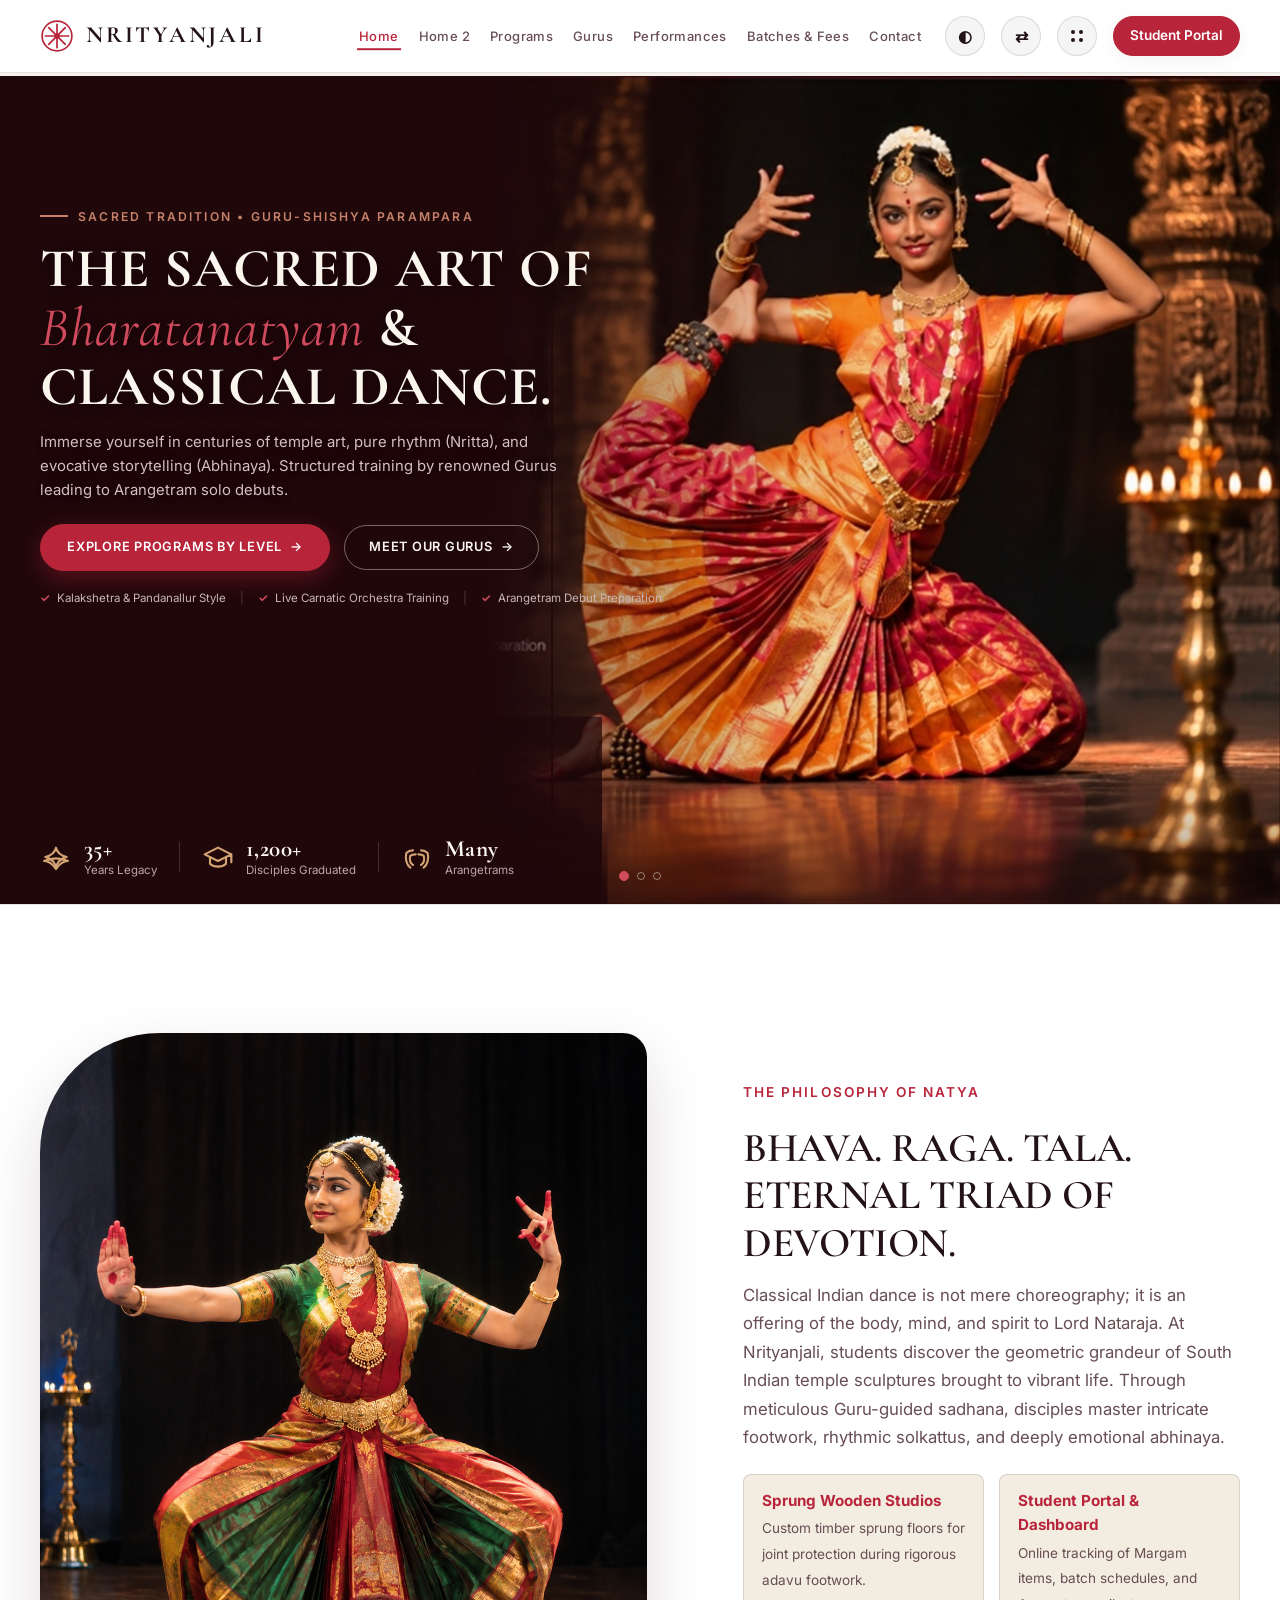
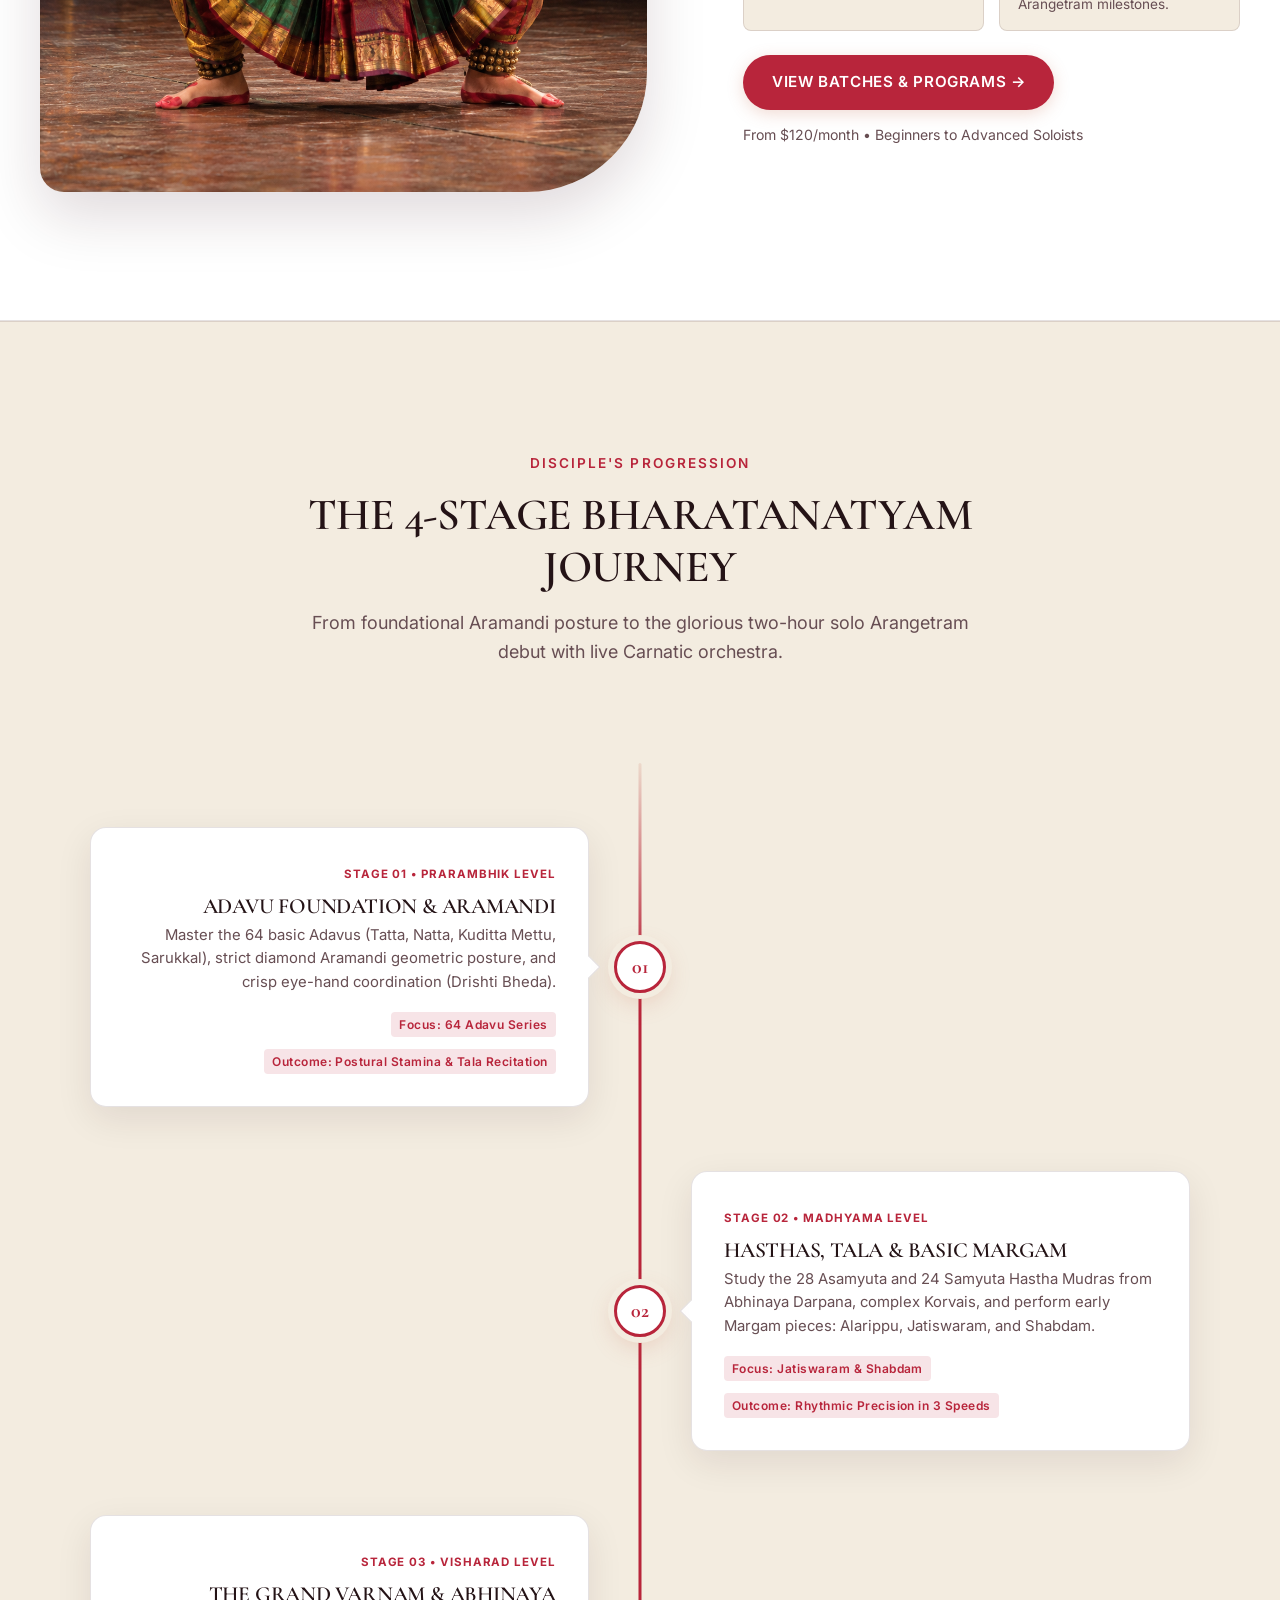
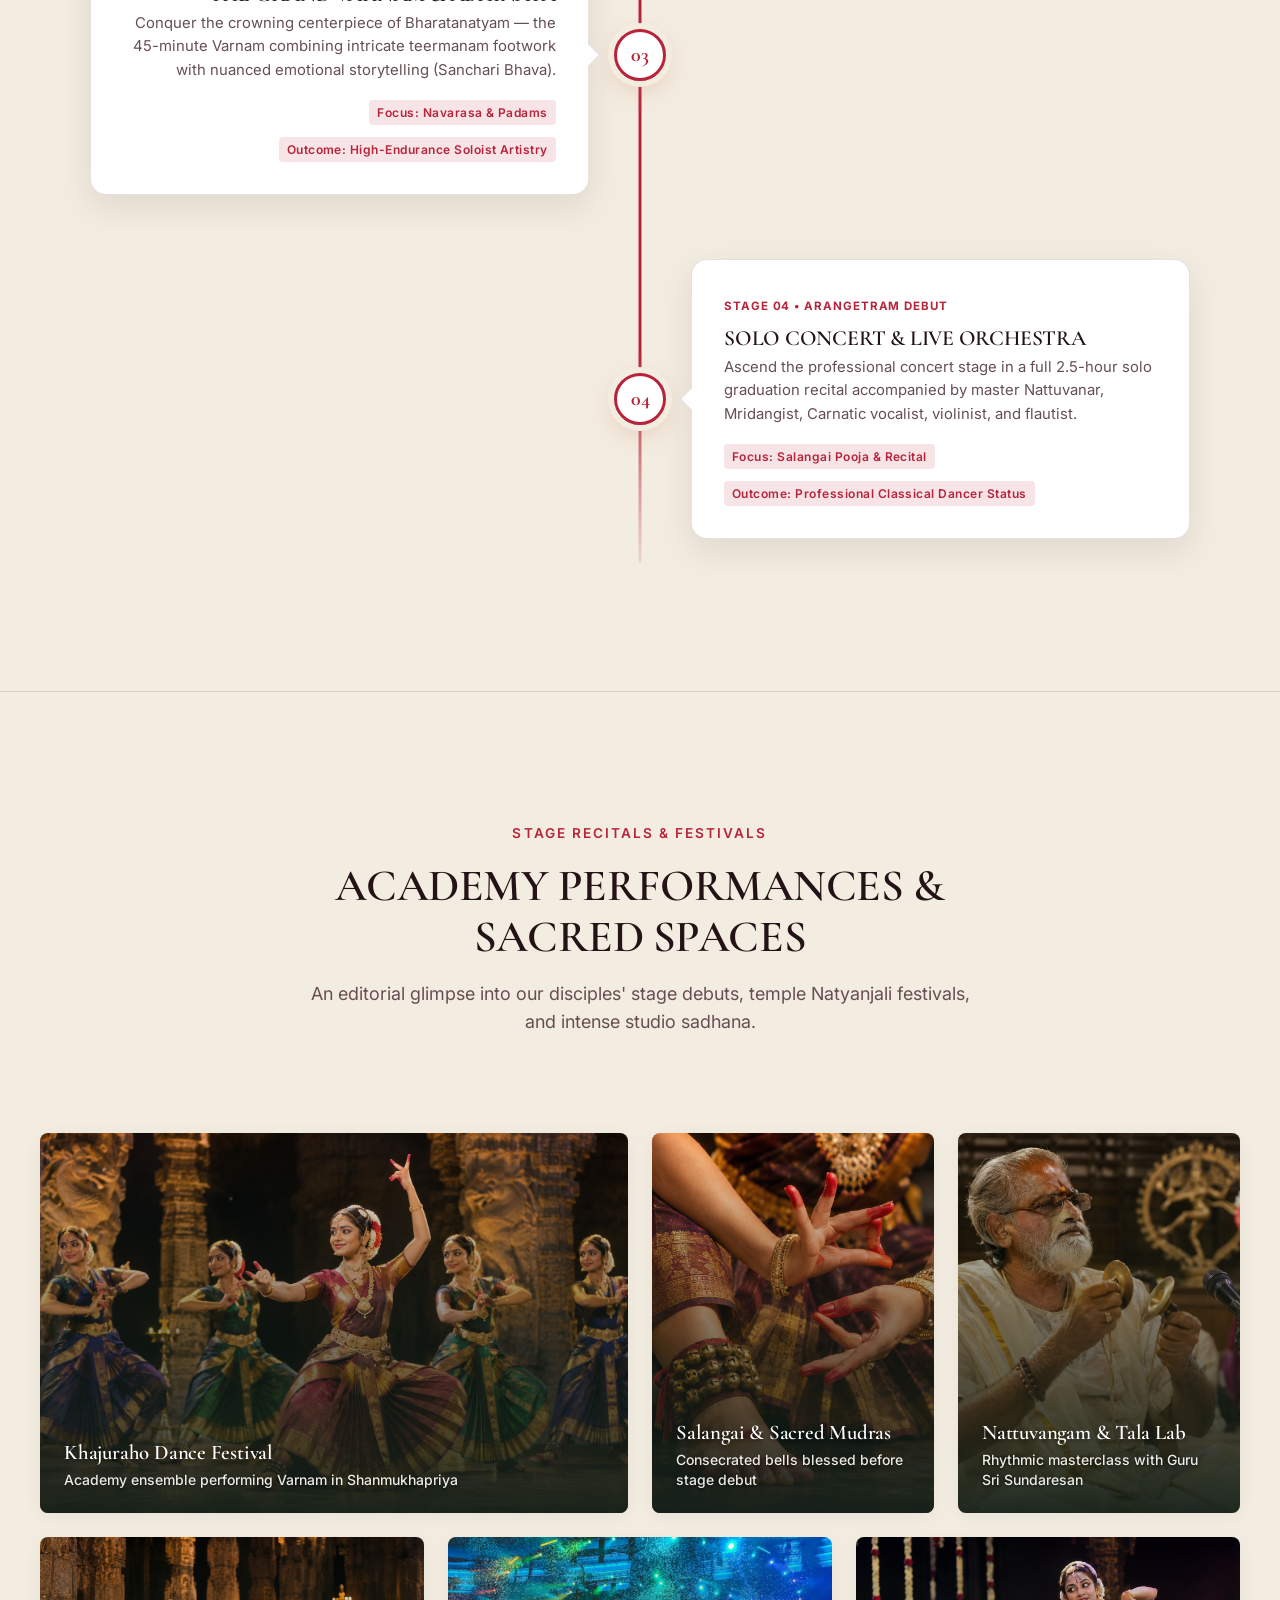
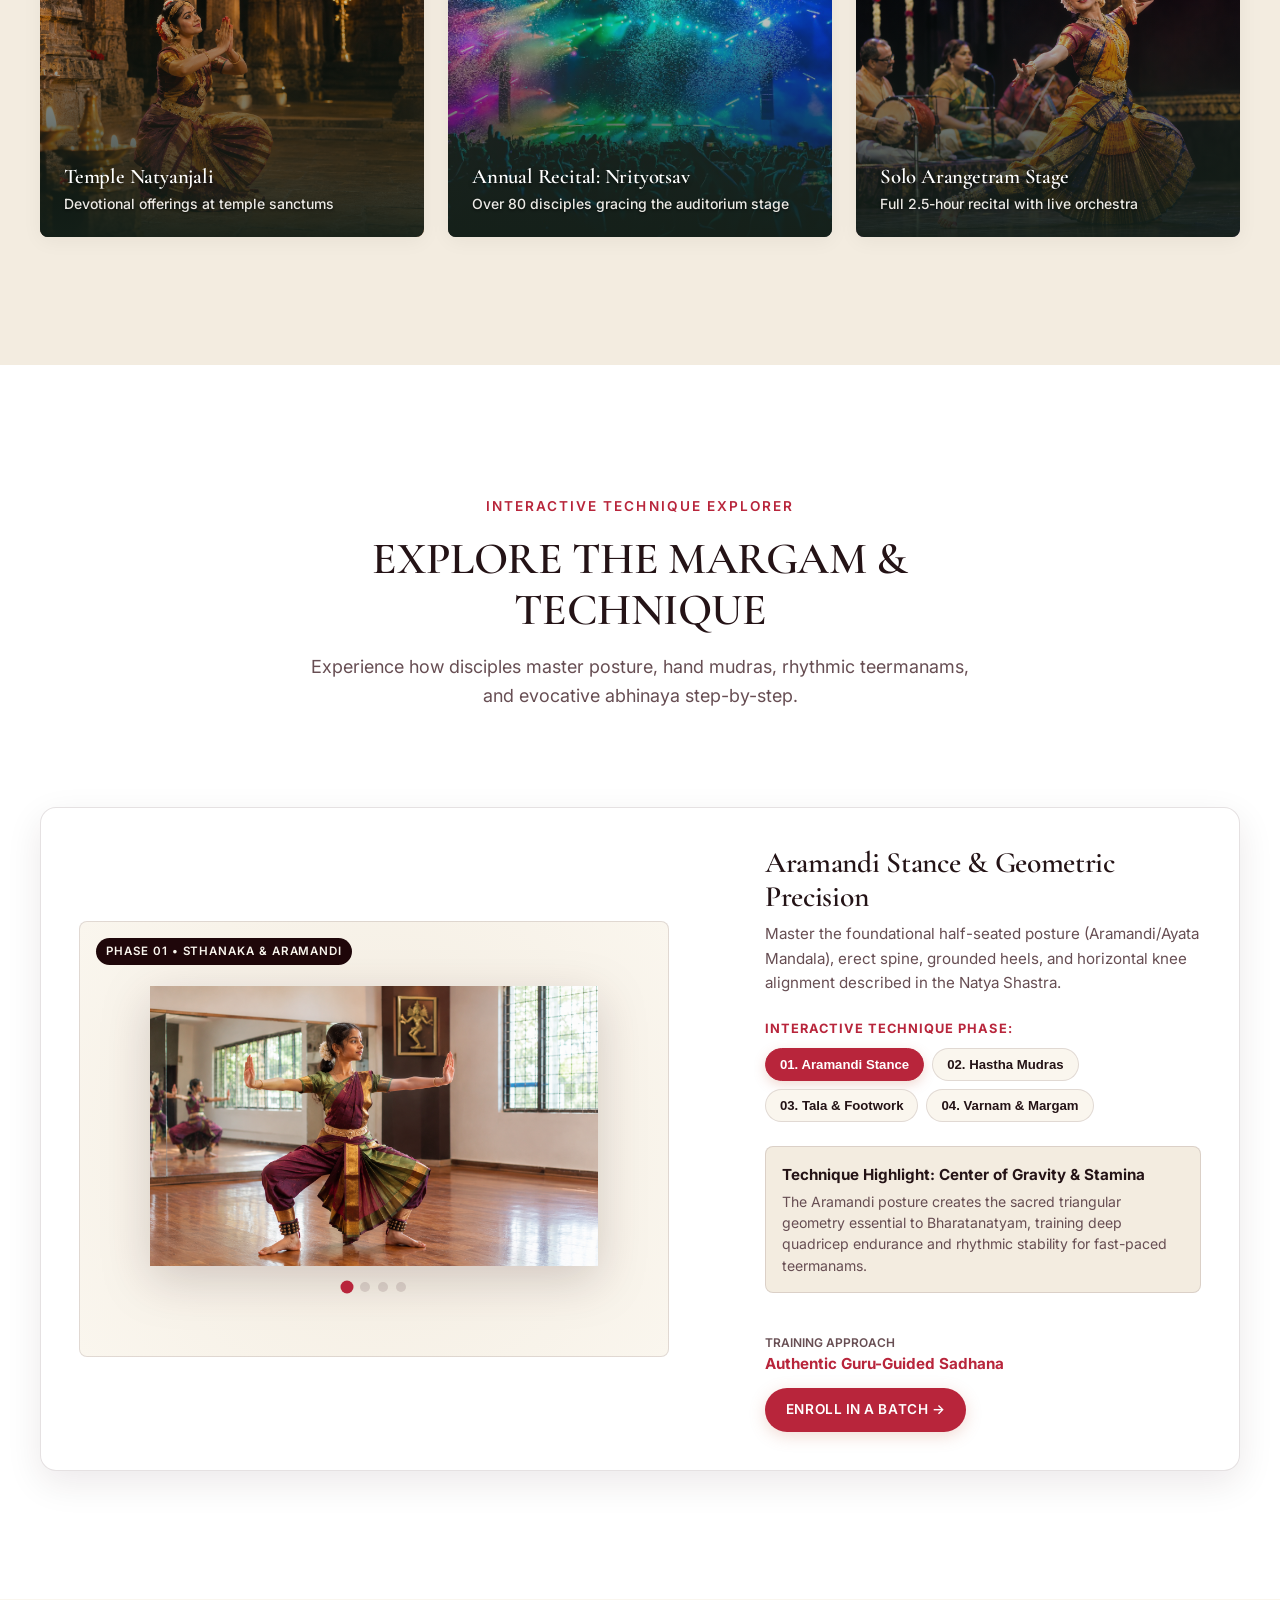
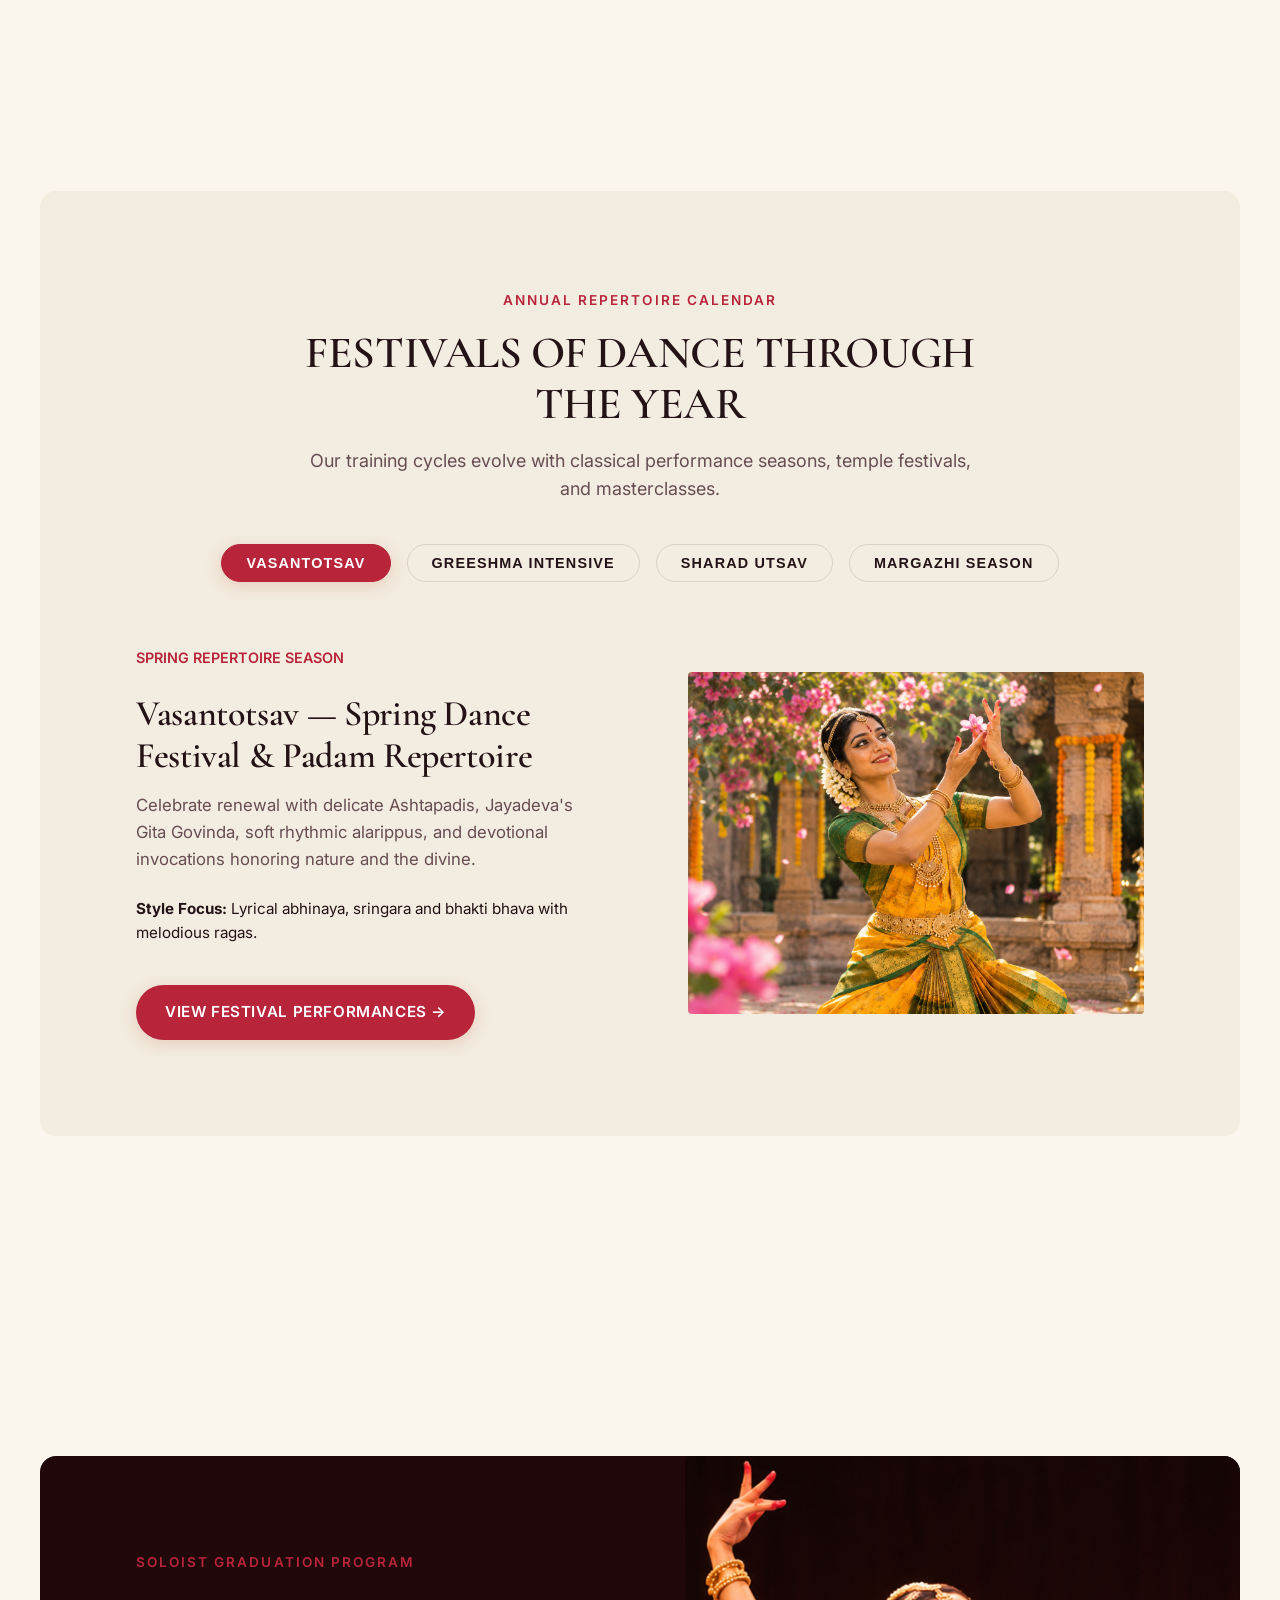
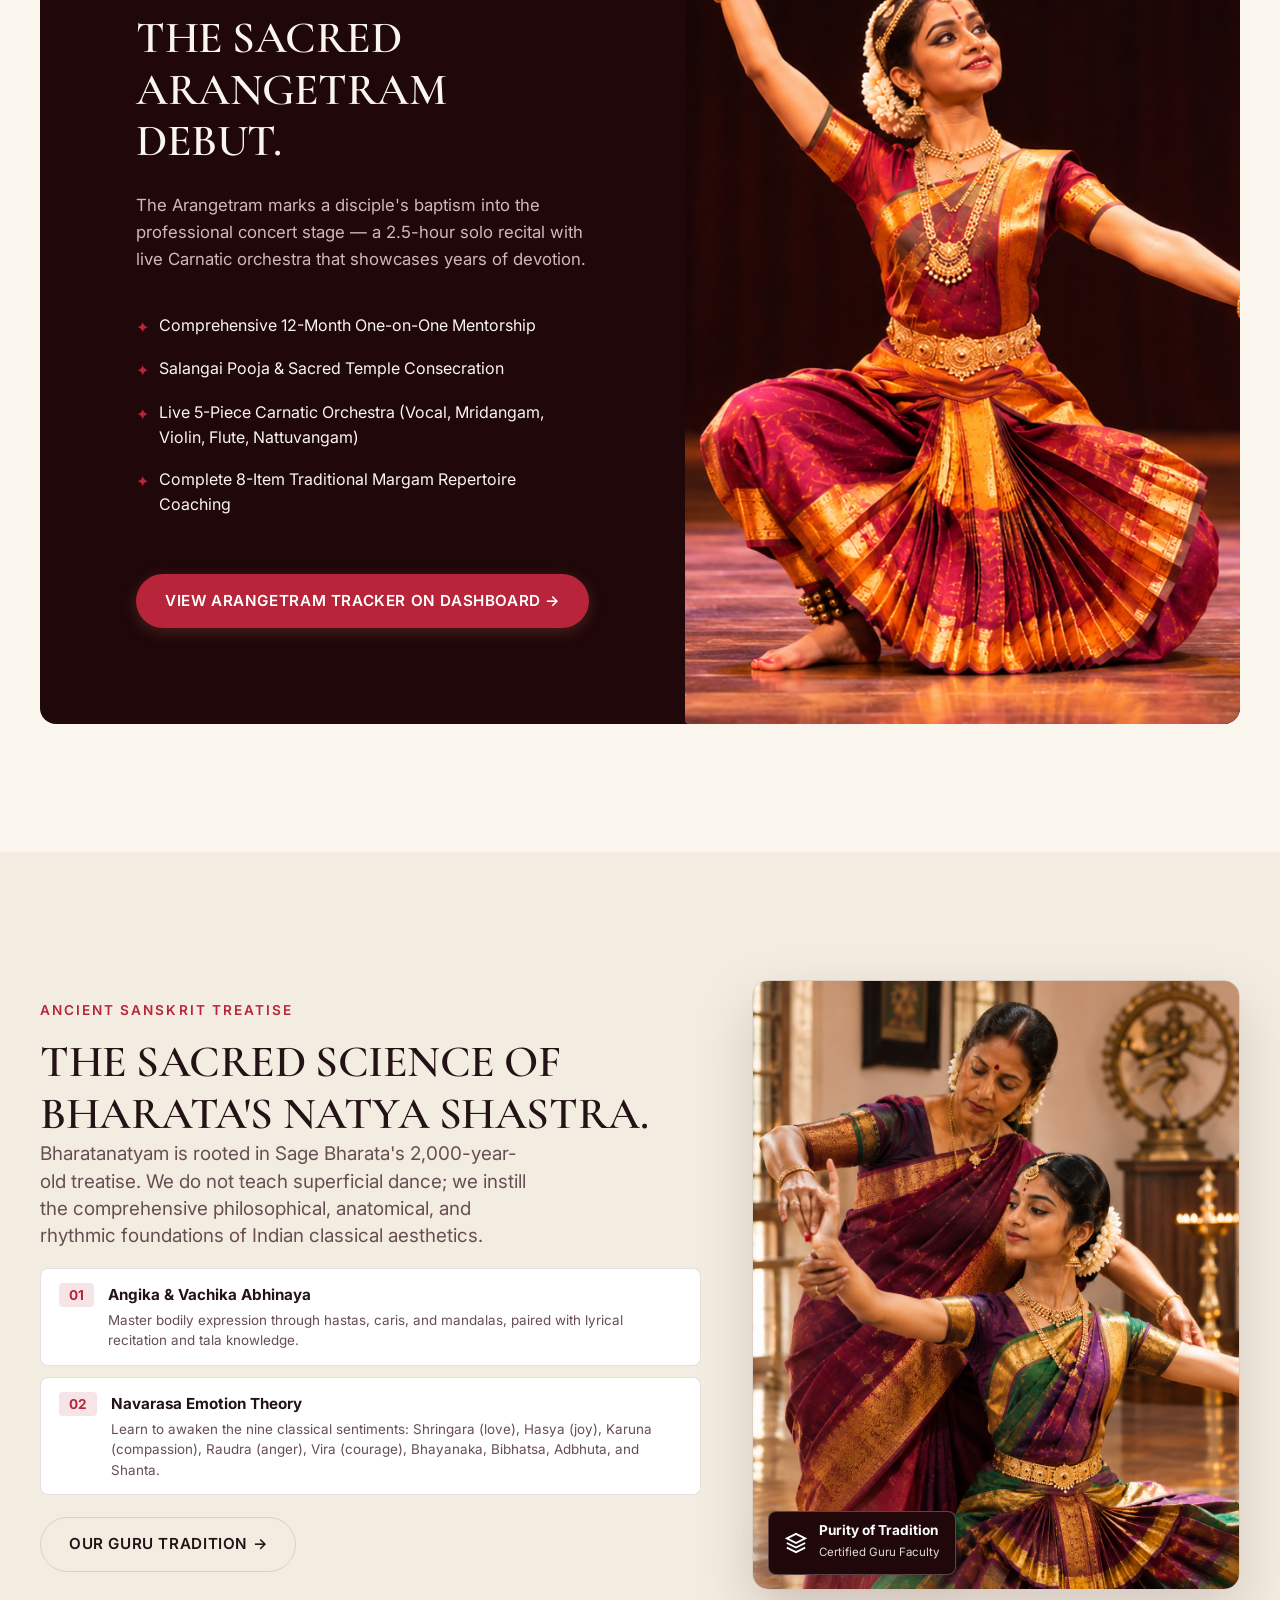
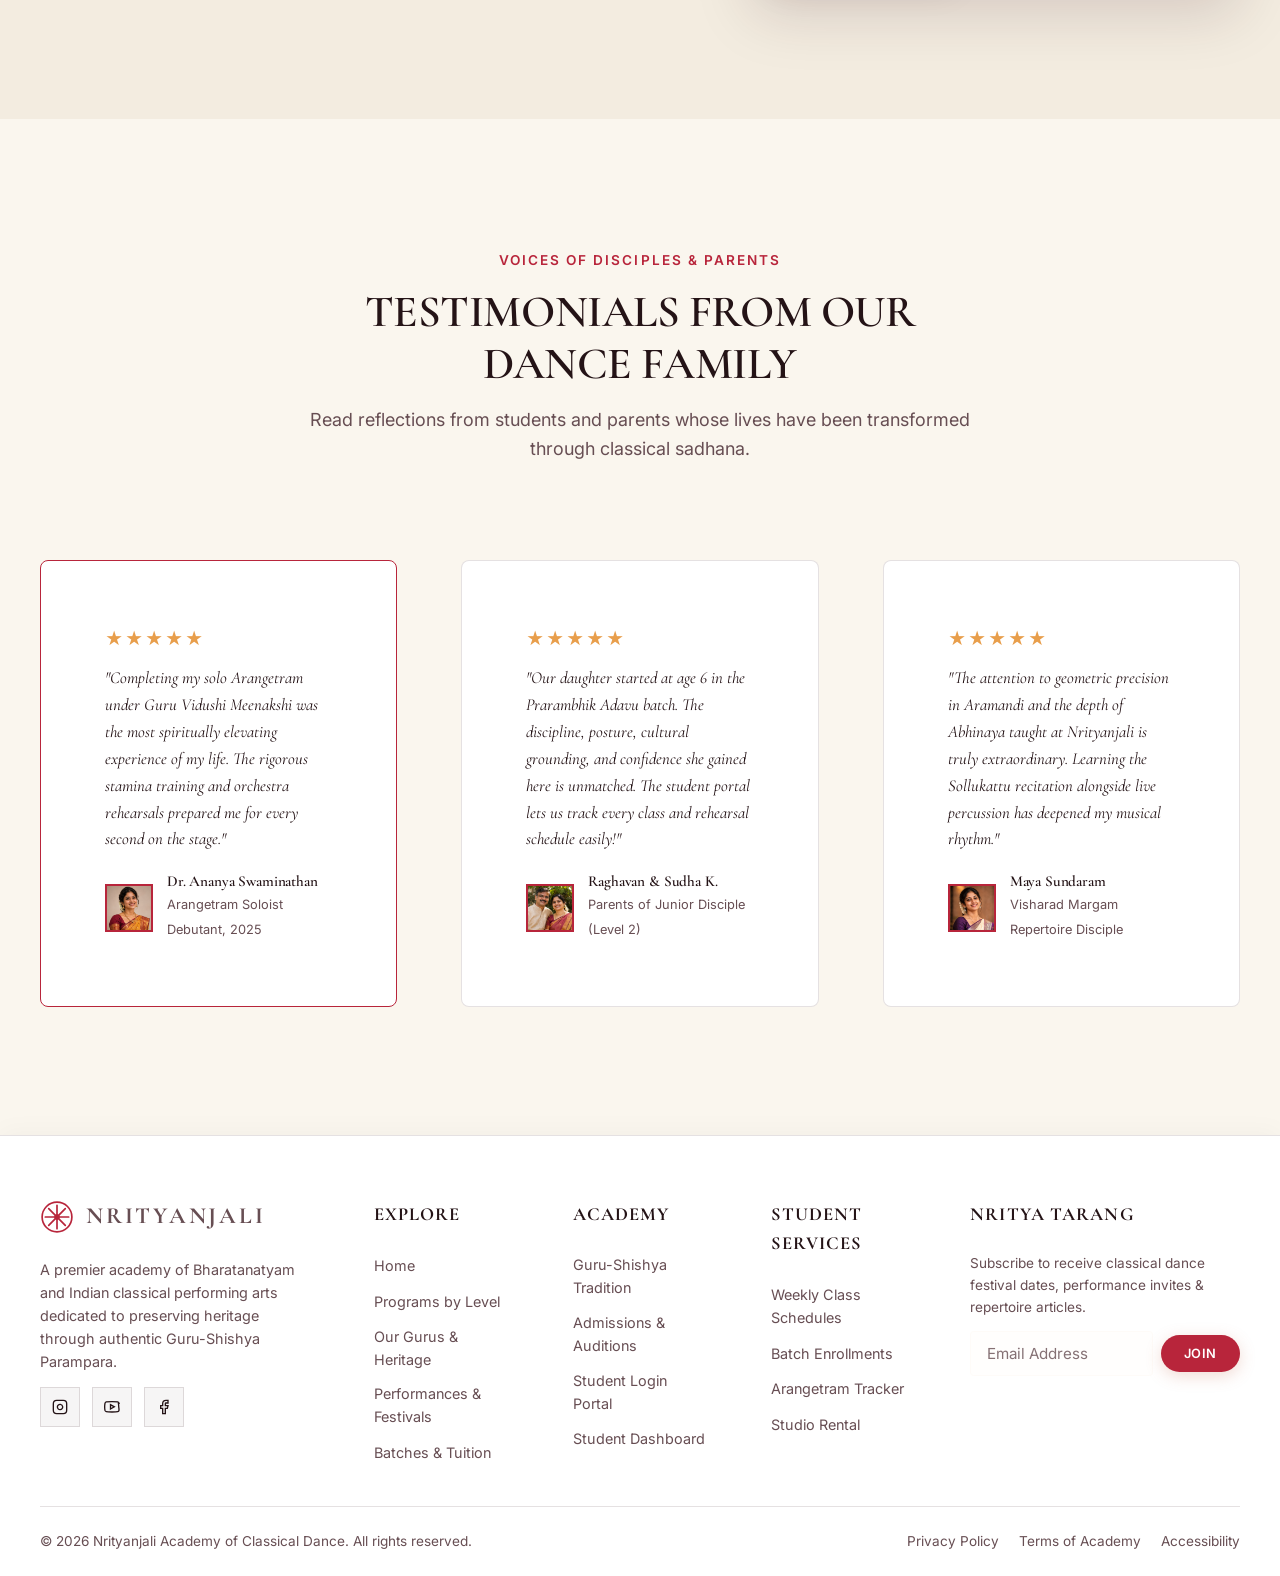
==== commit 1a25fb64: "Update navbar and footer to white in light theme with high contrast typography" ====
--- a/index.html
+++ b/index.html
@@ -634,17 +634,17 @@
               <span class="brand-name">NRITYANJALI</span>
             </div>
           </a>
-          <p style="color: var(--text-inverse-muted); font-size: 0.9rem; margin-bottom: 14px;">
+          <p style="font-size: 0.9rem; margin-bottom: 14px;">
             A premier academy of Bharatanatyam and Indian classical performing arts dedicated to preserving heritage through authentic Guru-Shishya Parampara.
           </p>
           <div class="social-links-grid">
-            <a href="#" class="social-icon-btn" aria-label="Instagram" title="Instagram" style="background: rgba(255,255,255,0.1); border-color: rgba(255,255,255,0.2); color: #fff;">
+            <a href="#" class="social-icon-btn" aria-label="Instagram" title="Instagram">
               <svg width="16" height="16" viewBox="0 0 24 24" fill="none" stroke="currentColor" stroke-width="2"><rect x="2" y="2" width="20" height="20" rx="5" ry="5"/><path d="M16 11.37A4 4 0 1 1 12.63 8 4 4 0 0 1 16 11.37z"/><line x1="17.5" y1="6.5" x2="17.51" y2="6.5"/></svg>
             </a>
-            <a href="#" class="social-icon-btn" aria-label="YouTube" title="YouTube" style="background: rgba(255,255,255,0.1); border-color: rgba(255,255,255,0.2); color: #fff;">
+            <a href="#" class="social-icon-btn" aria-label="YouTube" title="YouTube">
               <svg width="16" height="16" viewBox="0 0 24 24" fill="none" stroke="currentColor" stroke-width="2"><path d="M22.54 6.42a2.78 2.78 0 0 0-1.94-2C18.88 4 12 4 12 4s-6.88 0-8.6.46a2.78 2.78 0 0 0-1.94 2A29 29 0 0 0 1 11.75a29 29 0 0 0 .46 5.33A2.78 2.78 0 0 0 3.4 19c1.72.46 8.6.46 8.6.46s6.88 0 8.6-.46a2.78 2.78 0 0 0 1.94-2 29 29 0 0 0-.46-5.25 29 29 0 0 0-.46-5.33z"/><polygon points="9.75 15.02 15.5 11.75 9.75 8.48 9.75 15.02"/></svg>
             </a>
-            <a href="#" class="social-icon-btn" aria-label="Facebook" title="Facebook" style="background: rgba(255,255,255,0.1); border-color: rgba(255,255,255,0.2); color: #fff;">
+            <a href="#" class="social-icon-btn" aria-label="Facebook" title="Facebook">
               <svg width="16" height="16" viewBox="0 0 24 24" fill="none" stroke="currentColor" stroke-width="2"><path d="M18 2h-3a5 5 0 0 0-5 5v3H7v4h3v8h4v-8h3l1-4h-4V7a1 1 0 0 1 1-1h3z"/></svg>
             </a>
           </div>
--- a/assets/css/style.css
+++ b/assets/css/style.css
@@ -465,7 +465,7 @@
 }
 
 /* ==========================================================================
-   NAVBAR & HEADER
+   NAVBAR & HEADER (WHITE IN LIGHT THEME, DARK BOTANICAL IN DARK THEME)
    ========================================================================== */
 
 .navbar {
@@ -476,18 +476,21 @@
   width: 100% !important;
   max-width: 100% !important;
   z-index: 1000 !important;
-  background-color: var(--botanical-deep) !important;
-  color: var(--petal-cream);
+  background-color: #FFFFFF !important;
+  color: var(--text-main);
   padding-block: 16px;
-  transition: padding var(--transition-smooth), background-color var(--transition-smooth), box-shadow var(--transition-smooth);
-  border-bottom: 1px solid rgba(255, 255, 255, 0.05);
+  transition: padding var(--transition-smooth), background-color var(--transition-smooth), box-shadow var(--transition-smooth), border-color var(--transition-smooth);
+  border-bottom: 1px solid var(--border-color, rgba(45, 9, 17, 0.08));
   box-sizing: border-box !important;
+  box-shadow: 0 2px 14px rgba(45, 9, 17, 0.04);
 }
 
 .navbar.scrolled {
   padding-block: 10px;
-  box-shadow: 0 10px 30px rgba(0, 0, 0, 0.35);
-  background-color: var(--botanical-deep) !important;
+  box-shadow: 0 8px 24px rgba(45, 9, 17, 0.08);
+  background-color: rgba(255, 255, 255, 0.98) !important;
+  backdrop-filter: blur(10px);
+  -webkit-backdrop-filter: blur(10px);
 }
 
 .nav-container {
@@ -513,7 +516,8 @@
   display: flex;
   align-items: center;
   gap: 12px;
-  color: var(--petal-cream);
+  color: var(--text-main);
+  text-decoration: none;
 }
 
 .logo-icon {
@@ -534,7 +538,7 @@
   letter-spacing: 0.12em;
   line-height: 1;
   text-transform: uppercase;
-  color: var(--petal-cream);
+  color: var(--text-main);
 }
 
 .brand-descriptor {
@@ -553,7 +557,7 @@
 }
 
 .nav-link {
-  color: rgba(250, 246, 238, 0.85);
+  color: var(--text-muted, #674E53);
   font-size: 0.8125rem;
   font-weight: 500;
   letter-spacing: 0.03em;
@@ -562,6 +566,7 @@
   padding-block: 6px;
   padding-inline: 2px;
   white-space: nowrap;
+  text-decoration: none;
 }
 
 .nav-link::after {
@@ -576,7 +581,7 @@
 }
 
 .nav-link:hover, .nav-link.active {
-  color: var(--petal-cream);
+  color: var(--terracotta-bloom);
 }
 
 .nav-link:hover::after, .nav-link.active::after {
@@ -592,9 +597,9 @@
 
 /* Quick Control Toggle Buttons (Theme & RTL Icon Buttons) */
 .ctrl-btn {
-  background: rgba(247, 241, 231, 0.08);
-  border: 1px solid rgba(247, 241, 231, 0.25);
-  color: var(--petal-cream);
+  background: rgba(45, 9, 17, 0.04);
+  border: 1px solid var(--border-color, rgba(45, 9, 17, 0.14));
+  color: var(--text-main);
   width: 40px;
   height: 40px;
   min-width: 40px;
@@ -618,7 +623,7 @@
 }
 
 .ctrl-btn:hover {
-  background-color: rgba(247, 241, 231, 0.18);
+  background-color: rgba(184, 37, 59, 0.08);
   border-color: var(--terracotta-bloom);
   color: var(--terracotta-bloom);
   transform: translateY(-1px);
@@ -677,10 +682,53 @@
   display: none;
   background: none;
   border: none;
-  color: var(--petal-cream);
+  color: var(--text-main);
   cursor: pointer;
   padding: 6px;
   z-index: 1100;
+}
+
+/* Dark Theme Navbar Overrides */
+[data-theme="dark"] .navbar {
+  background-color: var(--botanical-deep) !important;
+  color: var(--petal-cream) !important;
+  border-bottom: 1px solid rgba(255, 255, 255, 0.08);
+  box-shadow: 0 4px 20px rgba(0, 0, 0, 0.4);
+}
+
+[data-theme="dark"] .navbar.scrolled {
+  background-color: var(--botanical-deep) !important;
+  box-shadow: 0 10px 30px rgba(0, 0, 0, 0.6);
+}
+
+[data-theme="dark"] .navbar .brand-logo,
+[data-theme="dark"] .navbar .brand-name {
+  color: var(--petal-cream);
+}
+
+[data-theme="dark"] .navbar .nav-link {
+  color: rgba(250, 246, 238, 0.85);
+}
+
+[data-theme="dark"] .navbar .nav-link:hover,
+[data-theme="dark"] .navbar .nav-link.active {
+  color: var(--petal-cream);
+}
+
+[data-theme="dark"] .navbar .ctrl-btn {
+  background: rgba(247, 241, 231, 0.08);
+  border-color: rgba(247, 241, 231, 0.25);
+  color: var(--petal-cream);
+}
+
+[data-theme="dark"] .navbar .ctrl-btn:hover {
+  background-color: rgba(247, 241, 231, 0.18);
+  border-color: var(--terracotta-bloom);
+  color: var(--terracotta-bloom);
+}
+
+[data-theme="dark"] .navbar .mobile-hamburger {
+  color: var(--petal-cream);
 }
 
 .mobile-hamburger svg {
@@ -719,20 +767,20 @@
   width: 320px;
   max-width: 85vw;
   height: 100vh;
-  background-color: var(--botanical-deep);
-  color: var(--petal-cream);
+  background-color: #FFFFFF;
+  color: var(--text-main);
   z-index: 1050;
   display: flex;
   flex-direction: column;
   padding: 24px 20px;
   transform: translateX(100%);
-  transition: transform 0.35s cubic-bezier(0.16, 1, 0.3, 1), visibility 0.35s ease;
+  transition: transform 0.35s cubic-bezier(0.16, 1, 0.3, 1), visibility 0.35s ease, background-color var(--transition-smooth);
   overflow-y: auto;
   overflow-x: hidden;
   visibility: hidden;
   pointer-events: none;
-  box-shadow: -8px 0 32px rgba(0, 0, 0, 0.45);
-  border-inline-start: 1px solid rgba(247, 241, 231, 0.12);
+  box-shadow: -8px 0 32px rgba(45, 9, 17, 0.12);
+  border-inline-start: 1px solid var(--border-color, rgba(45, 9, 17, 0.12));
   box-sizing: border-box;
 }
 
@@ -740,7 +788,7 @@
   transform: translateX(-100%);
   inset-inline-end: auto;
   inset-inline-start: 0;
-  box-shadow: 8px 0 32px rgba(0, 0, 0, 0.45);
+  box-shadow: 8px 0 32px rgba(45, 9, 17, 0.12);
 }
 
 .mobile-drawer.open {
@@ -755,13 +803,17 @@
   justify-content: space-between;
   margin-bottom: 20px;
   padding-bottom: 14px;
-  border-bottom: 1px solid rgba(247, 241, 231, 0.12);
+  border-bottom: 1px solid var(--border-color, rgba(45, 9, 17, 0.1));
+}
+
+.drawer-header .brand-name {
+  color: var(--text-main);
 }
 
 .drawer-close-btn {
-  background: rgba(255, 255, 255, 0.1);
-  border: 1px solid rgba(255, 255, 255, 0.15);
-  color: var(--petal-cream);
+  background: rgba(45, 9, 17, 0.05);
+  border: 1px solid var(--border-color, rgba(45, 9, 17, 0.14));
+  color: var(--text-main);
   cursor: pointer;
   width: 34px;
   height: 34px;
@@ -792,7 +844,7 @@
   font-family: var(--font-sans);
   font-size: 0.95rem;
   font-weight: 500;
-  color: var(--petal-cream);
+  color: var(--text-main);
   padding: 10px 14px;
   border-radius: var(--radius-sm);
   display: flex;
@@ -804,7 +856,7 @@
 }
 
 .mobile-drawer-link:hover, .mobile-drawer-link.active {
-  background: rgba(247, 241, 231, 0.1);
+  background: rgba(184, 37, 59, 0.08);
   color: var(--terracotta-bloom);
   padding-inline-start: 18px;
 }
@@ -815,13 +867,49 @@
   flex-direction: column;
   gap: 14px;
   align-items: stretch;
+  border-top: 1px solid var(--border-color, rgba(45, 9, 17, 0.1));
+  padding-top: 18px;
+}
+
+.drawer-controls .ctrl-group {
+  display: flex;
+  gap: var(--space-sm);
+}
+
+/* Dark Theme Mobile Drawer */
+[data-theme="dark"] .mobile-drawer {
+  background-color: var(--botanical-deep);
+  color: var(--petal-cream);
+  border-inline-start: 1px solid rgba(247, 241, 231, 0.12);
+  box-shadow: -8px 0 32px rgba(0, 0, 0, 0.45);
+}
+
+[data-theme="dark"] .drawer-header {
+  border-bottom: 1px solid rgba(247, 241, 231, 0.12);
+}
+
+[data-theme="dark"] .drawer-header .brand-name {
+  color: var(--petal-cream);
+}
+
+[data-theme="dark"] .drawer-close-btn {
+  background: rgba(255, 255, 255, 0.1);
+  border-color: rgba(255, 255, 255, 0.15);
+  color: var(--petal-cream);
+}
+
+[data-theme="dark"] .mobile-drawer-link {
+  color: var(--petal-cream);
+}
+
+[data-theme="dark"] .mobile-drawer-link:hover,
+[data-theme="dark"] .mobile-drawer-link.active {
+  background: rgba(247, 241, 231, 0.1);
+  color: var(--terracotta-bloom);
+}
+
+[data-theme="dark"] .drawer-controls {
   border-top: 1px solid rgba(247, 241, 231, 0.12);
-  padding-top: 18px;
-}
-
-.drawer-controls .ctrl-group {
-  display: flex;
-  gap: var(--space-sm);
 }
 
 @media (max-width: 1280px) {
@@ -3152,21 +3240,74 @@
 }
 
 /* ==========================================================================
-   FOOTER
+   FOOTER (WHITE IN LIGHT THEME, DARK BOTANICAL IN DARK THEME)
    ========================================================================== */
 
 .footer {
-  background-color: var(--botanical-deep);
-  color: var(--petal-cream);
+  background-color: #FFFFFF !important;
+  color: var(--text-main);
   padding-top: var(--space-xl);
   padding-bottom: var(--space-md);
-  border-top: 1px solid rgba(247, 241, 231, 0.1);
+  border-top: 1px solid var(--border-color, rgba(45, 9, 17, 0.12));
+  box-shadow: 0 -4px 24px rgba(45, 9, 17, 0.03);
+}
+
+.footer .brand-logo {
+  color: var(--text-main);
+  text-decoration: none;
+}
+
+.footer .brand-name {
+  color: var(--text-main);
 }
 
 .footer p,
 .footer span,
 .footer-col p {
-  color: rgba(247, 241, 231, 0.82) !important;
+  color: var(--text-muted, #674E53) !important;
+}
+
+.footer-col h5 {
+  font-family: var(--font-serif);
+  font-size: 1.15rem;
+  font-weight: 700;
+  letter-spacing: 0.06em;
+  color: var(--text-main) !important;
+  margin-bottom: var(--space-md);
+}
+
+.footer-links {
+  list-style: none;
+  display: flex;
+  flex-direction: column;
+  gap: 10px;
+}
+
+.footer-links a {
+  color: var(--text-muted, #674E53) !important;
+  font-size: 0.9rem;
+  text-decoration: none;
+  transition: color var(--transition-fast), transform var(--transition-fast);
+  display: inline-block;
+}
+
+.footer-links a:hover {
+  color: var(--terracotta-bloom) !important;
+  transform: translateX(3px);
+}
+
+.footer .social-icon-btn {
+  background: rgba(45, 9, 17, 0.04) !important;
+  border: 1px solid var(--border-color, rgba(45, 9, 17, 0.15)) !important;
+  color: var(--text-main) !important;
+  transition: all var(--transition-fast);
+}
+
+.footer .social-icon-btn:hover {
+  background: var(--terracotta-bloom) !important;
+  border-color: var(--terracotta-bloom) !important;
+  color: #FFFFFF !important;
+  transform: translateY(-2px);
 }
 
 .footer-grid {
@@ -3176,30 +3317,6 @@
   margin-bottom: var(--space-lg);
 }
 
-.footer-col h5 {
-  font-family: var(--font-serif);
-  font-size: 1.2rem;
-  color: var(--petal-cream) !important;
-  margin-bottom: var(--space-md);
-}
-
-.footer-links {
-  list-style: none;
-  display: flex;
-  flex-direction: column;
-  gap: 10px;
-}
-
-.footer-links a {
-  color: rgba(247, 241, 231, 0.8) !important;
-  font-size: 0.9rem;
-  transition: color var(--transition-fast);
-}
-
-.footer-links a:hover {
-  color: var(--terracotta-bloom) !important;
-}
-
 .newsletter-form {
   display: flex;
   flex-direction: column;
@@ -3216,6 +3333,19 @@
 .newsletter-input-group .form-control {
   flex: 1;
   min-width: 0;
+  background-color: var(--bg-surface-elevated, #F3ECE0);
+  border: 1px solid var(--border-color, rgba(45, 9, 17, 0.15));
+  color: var(--text-main);
+}
+
+.newsletter-input-group .form-control::placeholder {
+  color: var(--text-muted);
+  opacity: 0.8;
+}
+
+.newsletter-input-group .form-control:focus {
+  border-color: var(--terracotta-bloom);
+  box-shadow: 0 0 0 3px rgba(184, 37, 59, 0.12);
 }
 
 .newsletter-input-group .btn {
@@ -3231,13 +3361,13 @@
   align-items: center;
   justify-content: space-between;
   padding-top: var(--space-md);
-  border-top: 1px solid rgba(247, 241, 231, 0.1);
+  border-top: 1px solid var(--border-color, rgba(45, 9, 17, 0.1));
   font-size: 0.85rem;
-  color: rgba(247, 241, 231, 0.78) !important;
+  color: var(--text-muted, #674E53) !important;
 }
 
 .footer-bottom a {
-  color: rgba(247, 241, 231, 0.78) !important;
+  color: var(--text-muted, #674E53) !important;
   text-decoration: none;
   transition: color var(--transition-fast);
 }
@@ -3268,6 +3398,68 @@
   .newsletter-input-group .btn {
     width: 100% !important;
   }
+}
+
+/* Dark Theme Footer Overrides */
+[data-theme="dark"] .footer {
+  background-color: var(--botanical-deep, #150508) !important;
+  color: var(--petal-cream) !important;
+  border-top: 1px solid rgba(247, 241, 231, 0.1);
+  box-shadow: none;
+}
+
+[data-theme="dark"] .footer .brand-logo,
+[data-theme="dark"] .footer .brand-name {
+  color: var(--petal-cream) !important;
+}
+
+[data-theme="dark"] .footer p,
+[data-theme="dark"] .footer span,
+[data-theme="dark"] .footer-col p {
+  color: rgba(247, 241, 231, 0.82) !important;
+}
+
+[data-theme="dark"] .footer-col h5 {
+  color: var(--petal-cream) !important;
+}
+
+[data-theme="dark"] .footer-links a {
+  color: rgba(247, 241, 231, 0.8) !important;
+}
+
+[data-theme="dark"] .footer-links a:hover {
+  color: var(--terracotta-bloom) !important;
+}
+
+[data-theme="dark"] .footer .social-icon-btn {
+  background: rgba(255, 255, 255, 0.08) !important;
+  border-color: rgba(255, 255, 255, 0.2) !important;
+  color: #FFFFFF !important;
+}
+
+[data-theme="dark"] .footer .social-icon-btn:hover {
+  background: var(--terracotta-bloom) !important;
+  border-color: var(--terracotta-bloom) !important;
+  color: #FFFFFF !important;
+}
+
+[data-theme="dark"] .footer .newsletter-input-group .form-control {
+  background-color: rgba(255, 255, 255, 0.06);
+  border-color: rgba(255, 255, 255, 0.15);
+  color: var(--petal-cream);
+}
+
+[data-theme="dark"] .footer-bottom {
+  border-top: 1px solid rgba(247, 241, 231, 0.1);
+  color: rgba(247, 241, 231, 0.78) !important;
+}
+
+[data-theme="dark"] .footer-bottom a {
+  color: rgba(247, 241, 231, 0.78) !important;
+}
+
+[data-theme="dark"] .footer-bottom a:hover {
+  color: var(--terracotta-bloom) !important;
 }
 
 /* Toast Notification Popup */
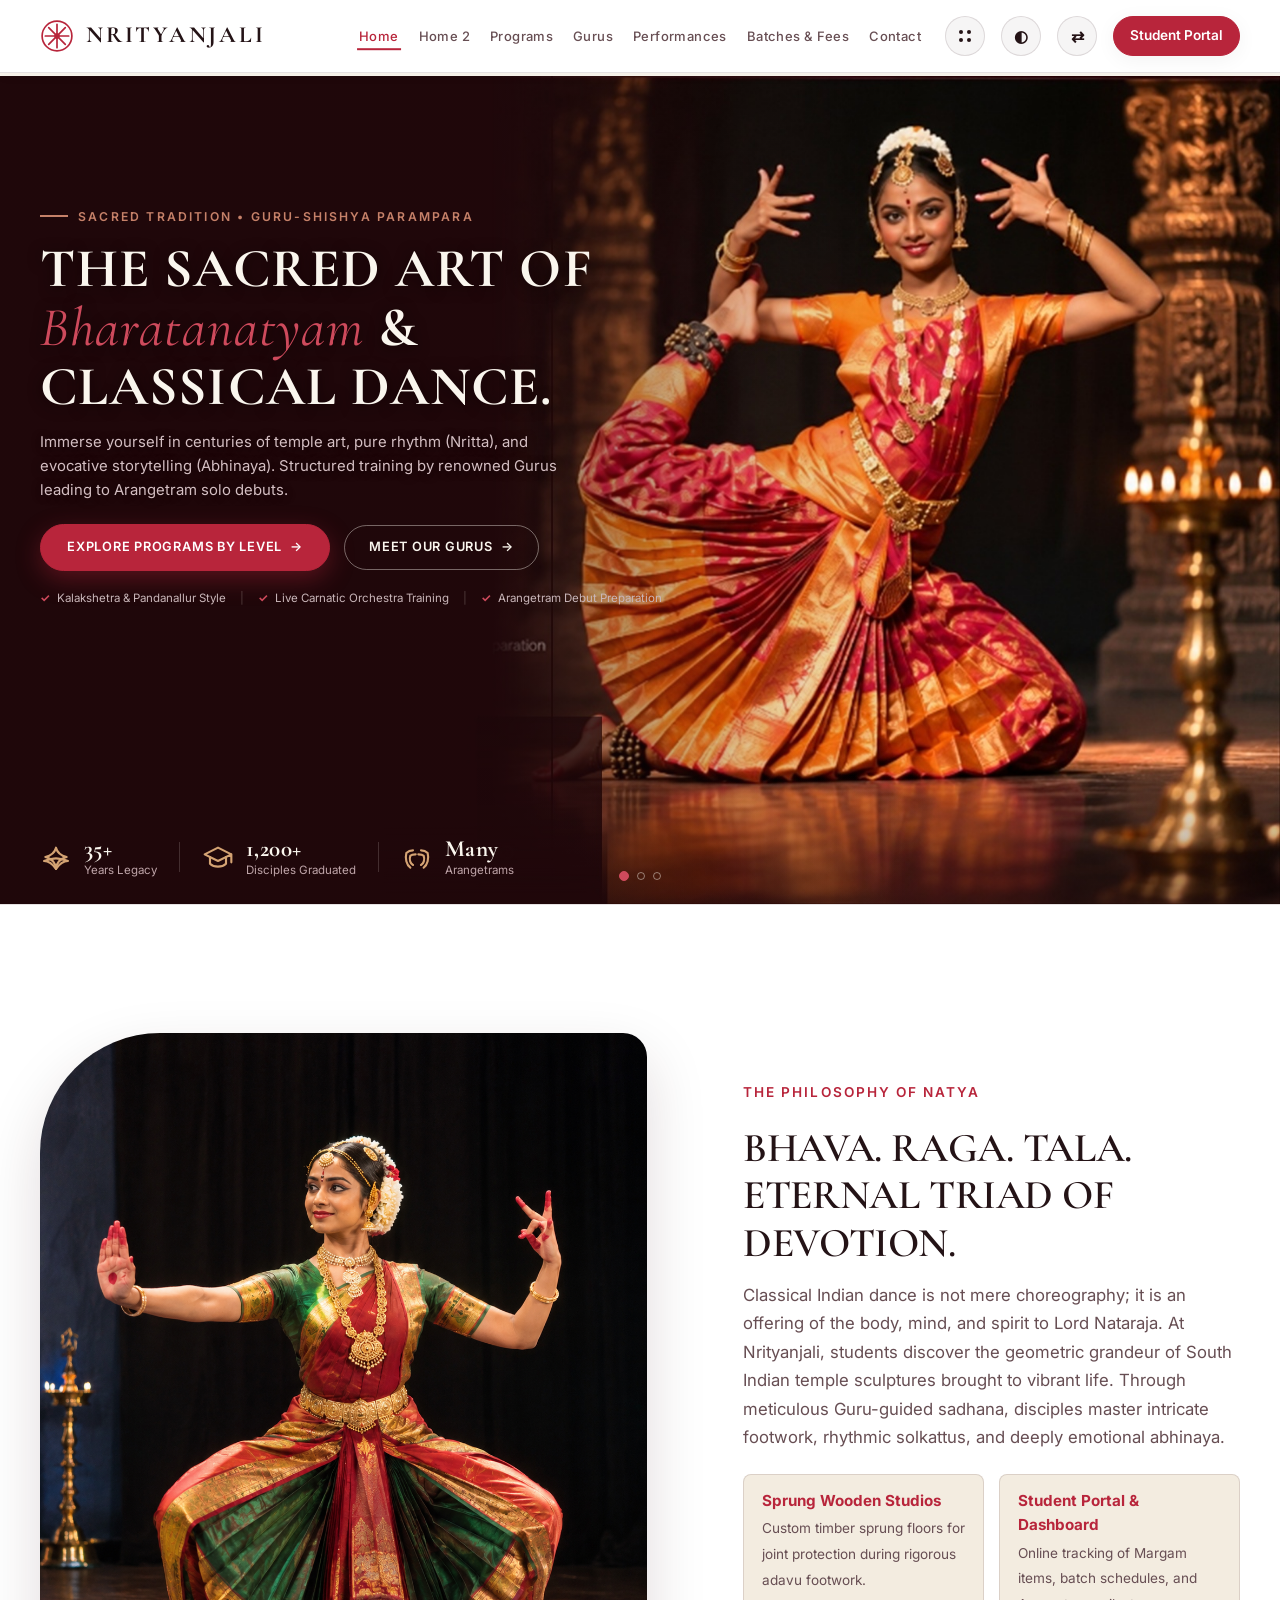
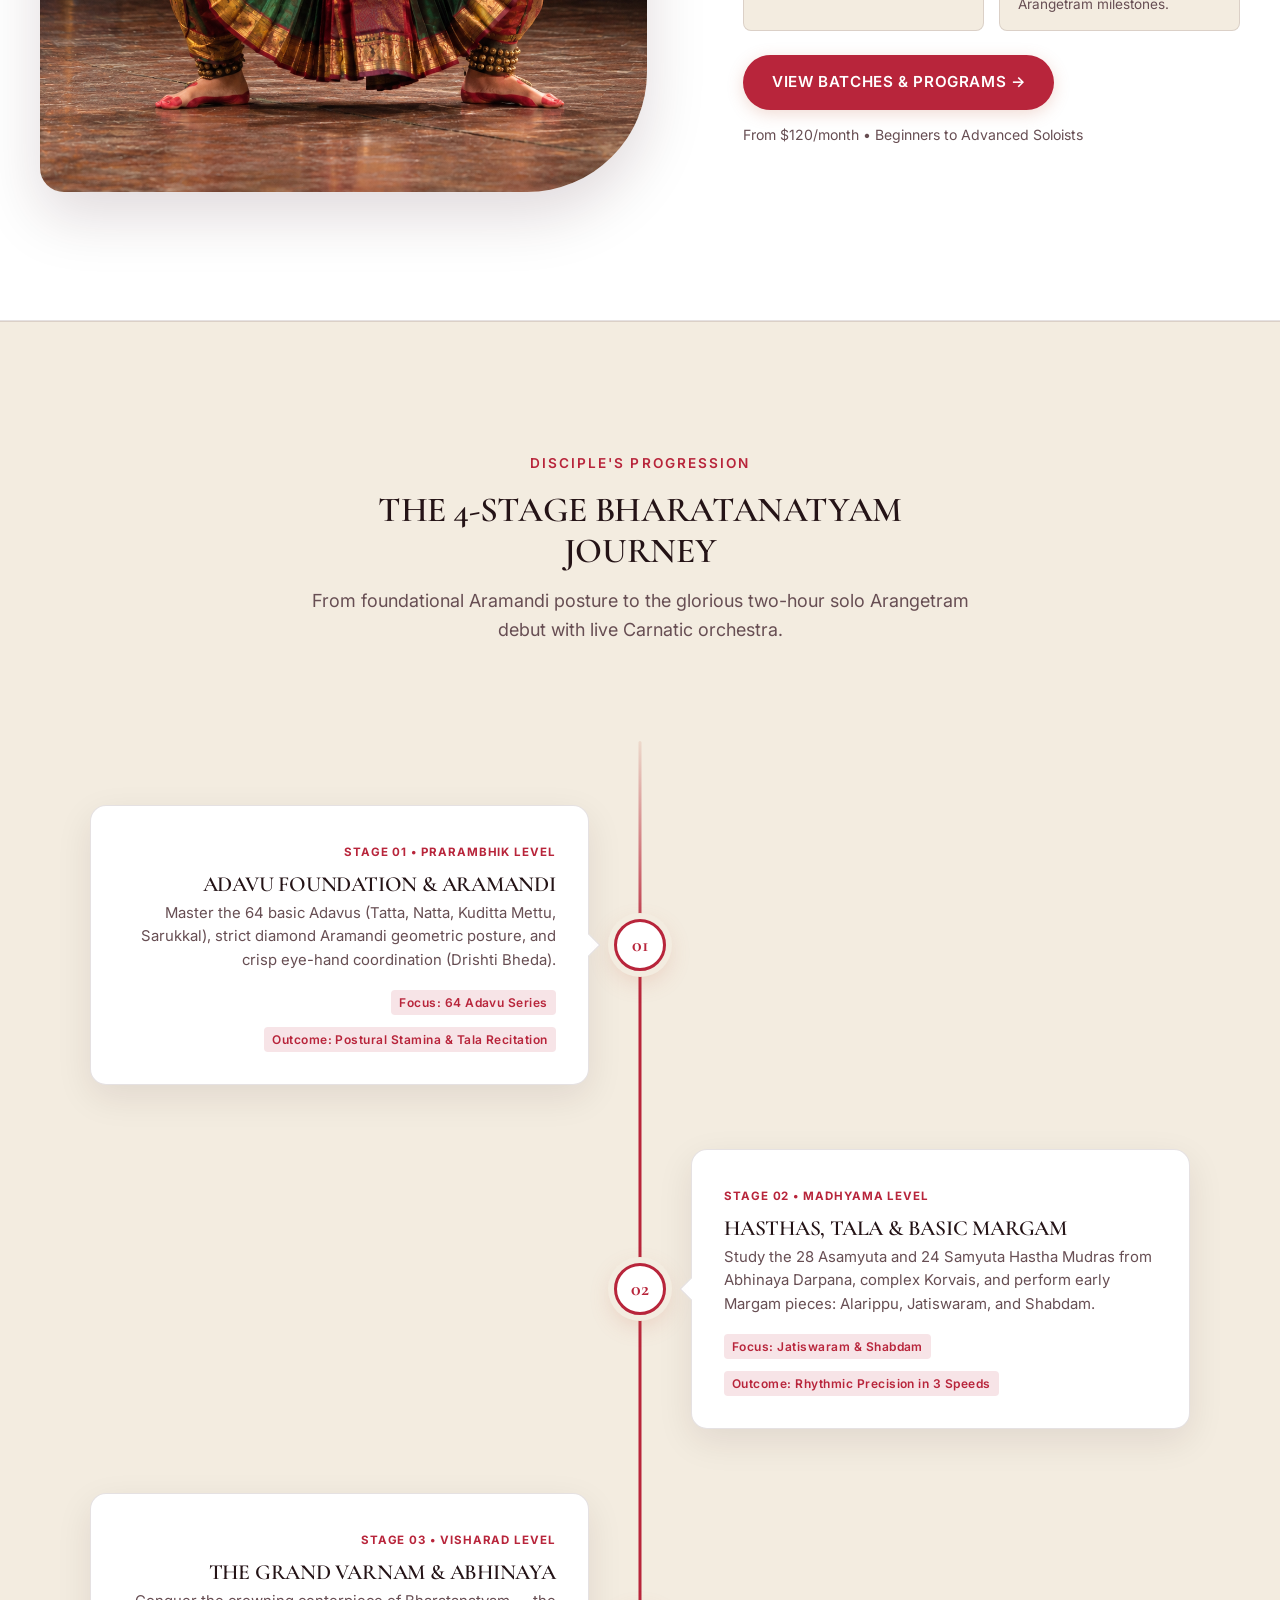
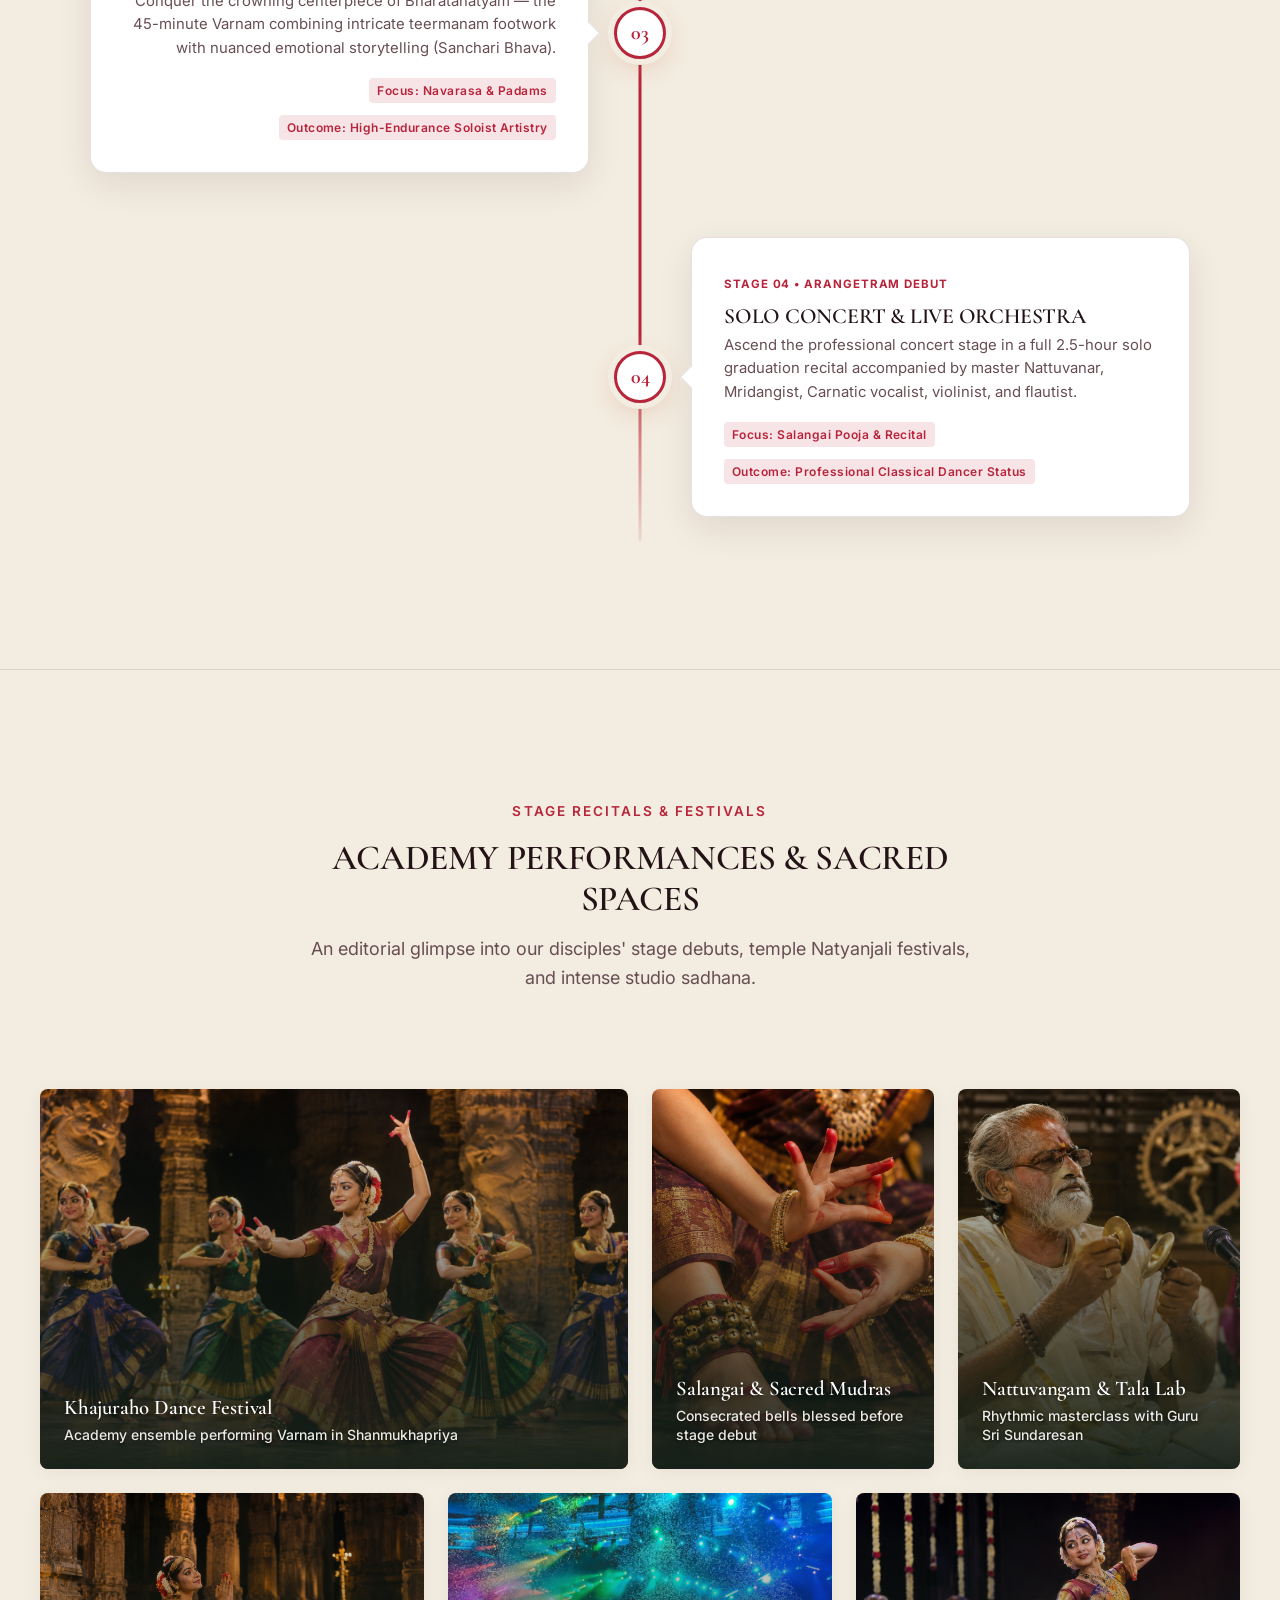
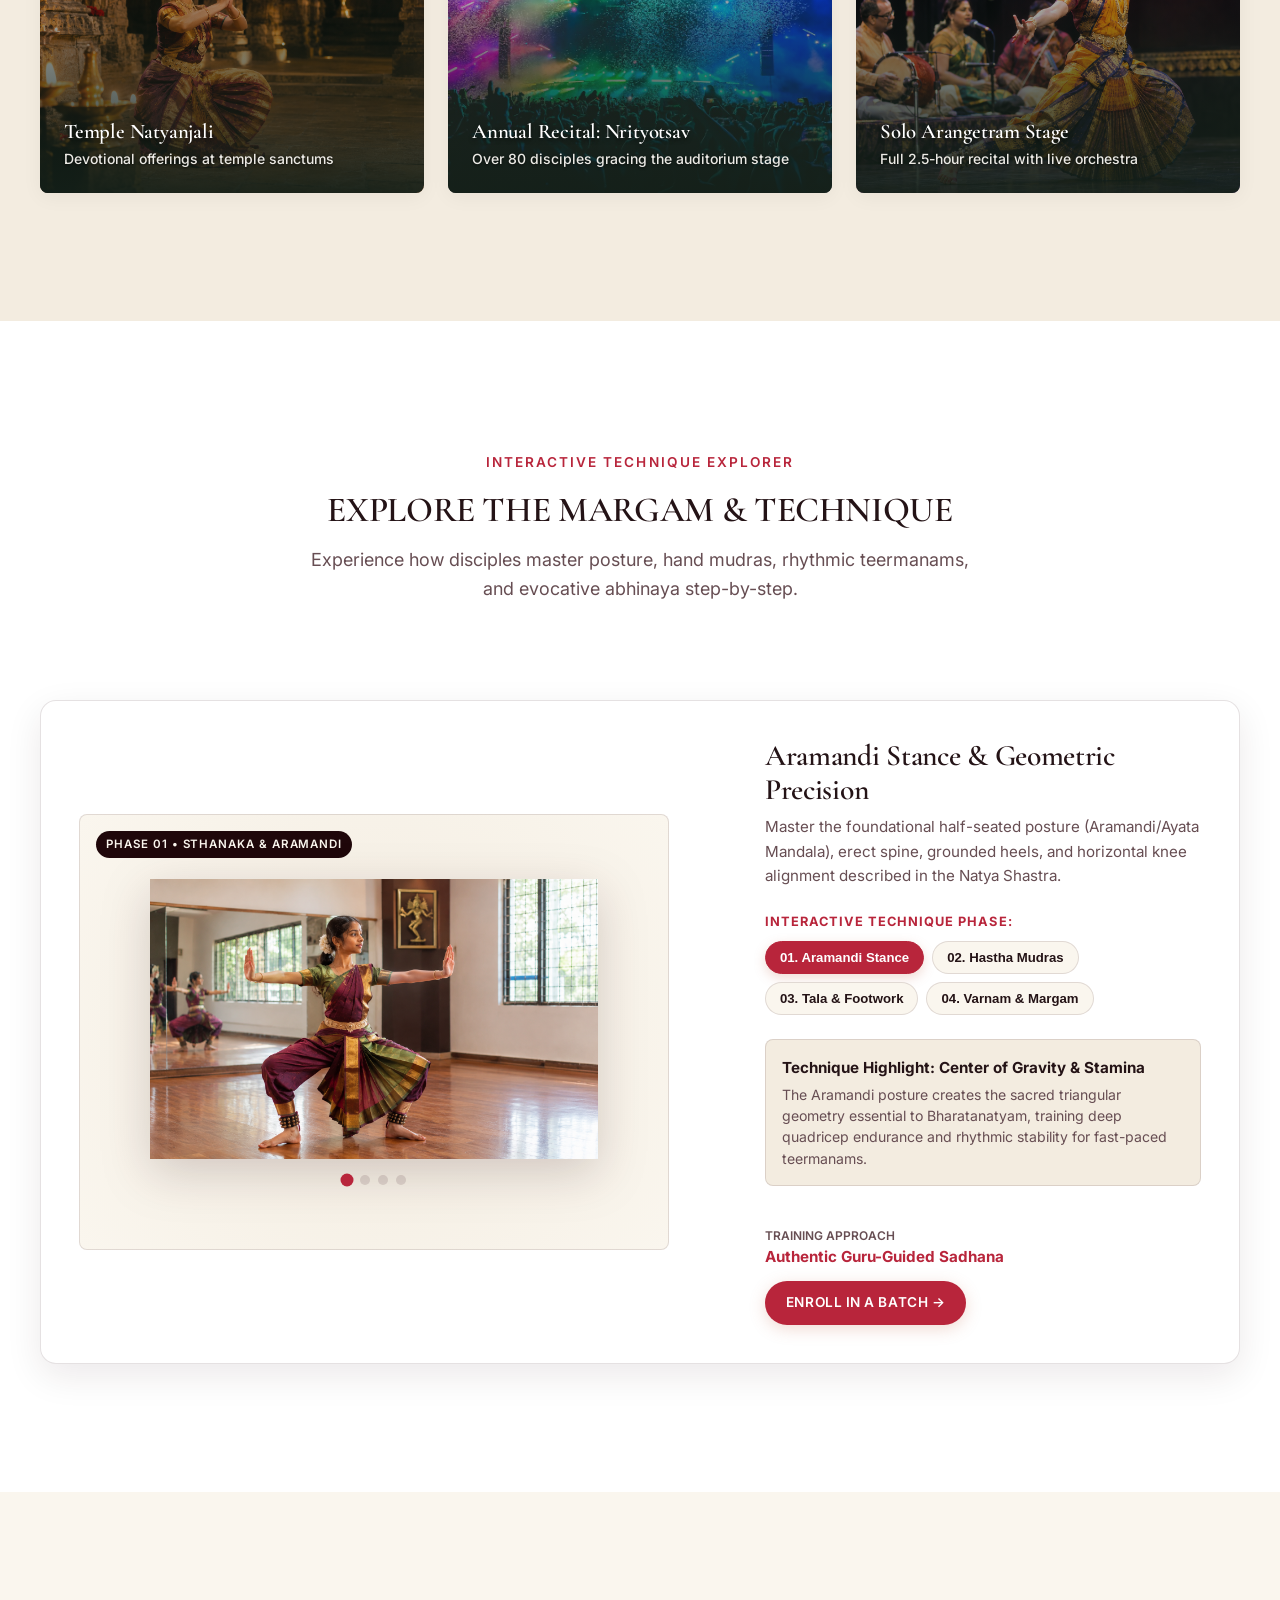
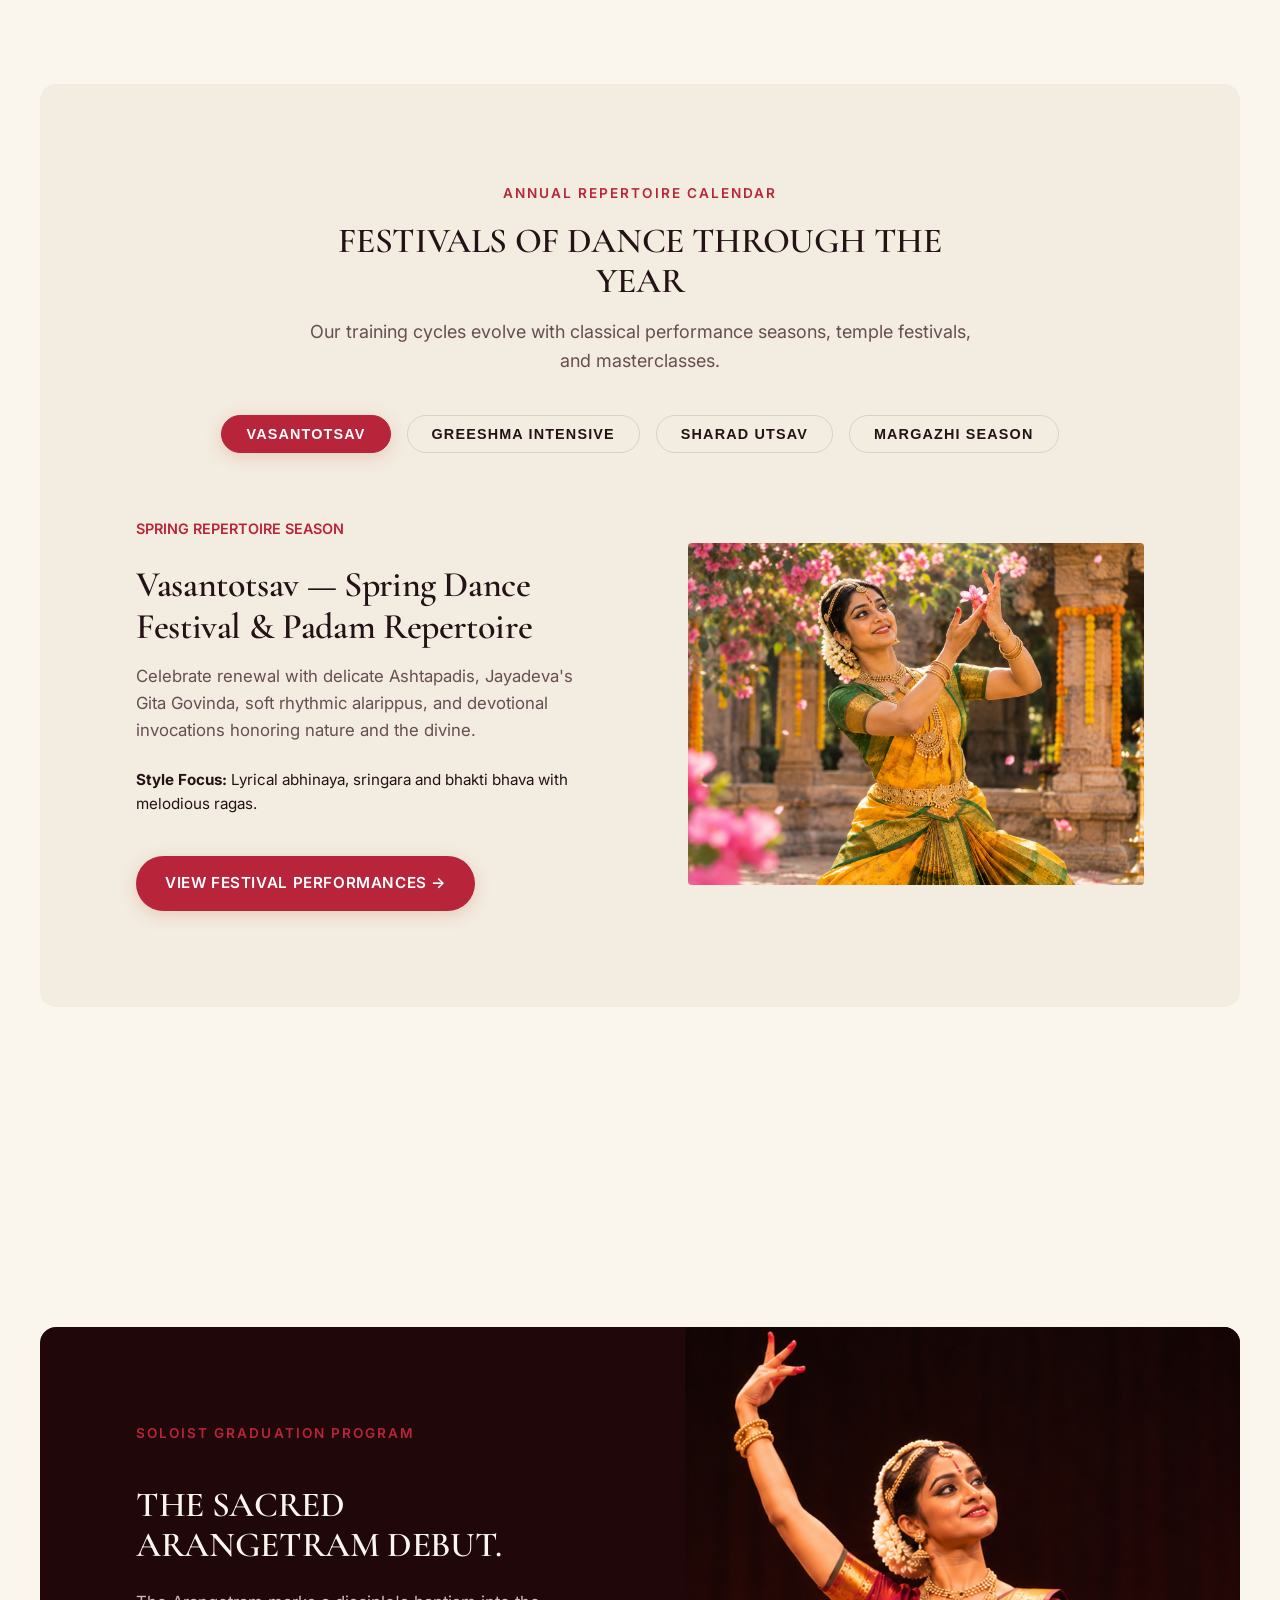
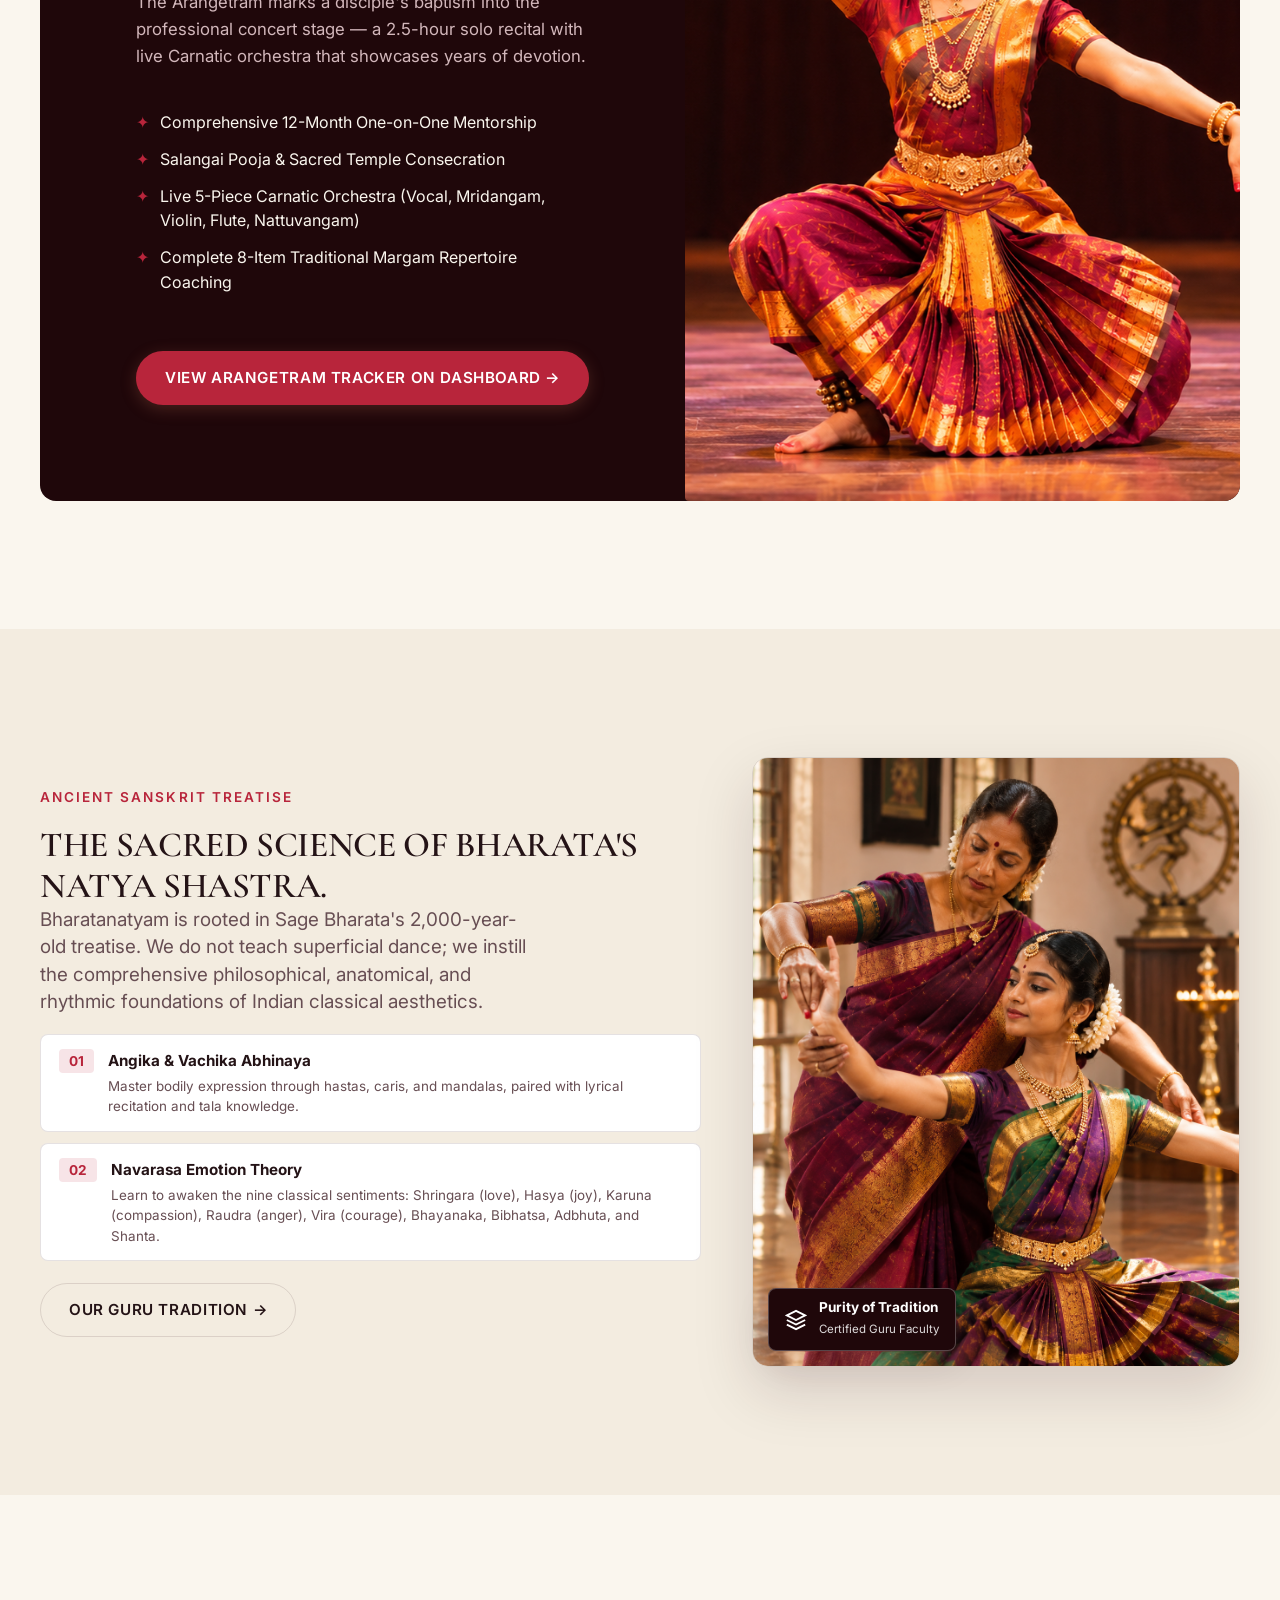
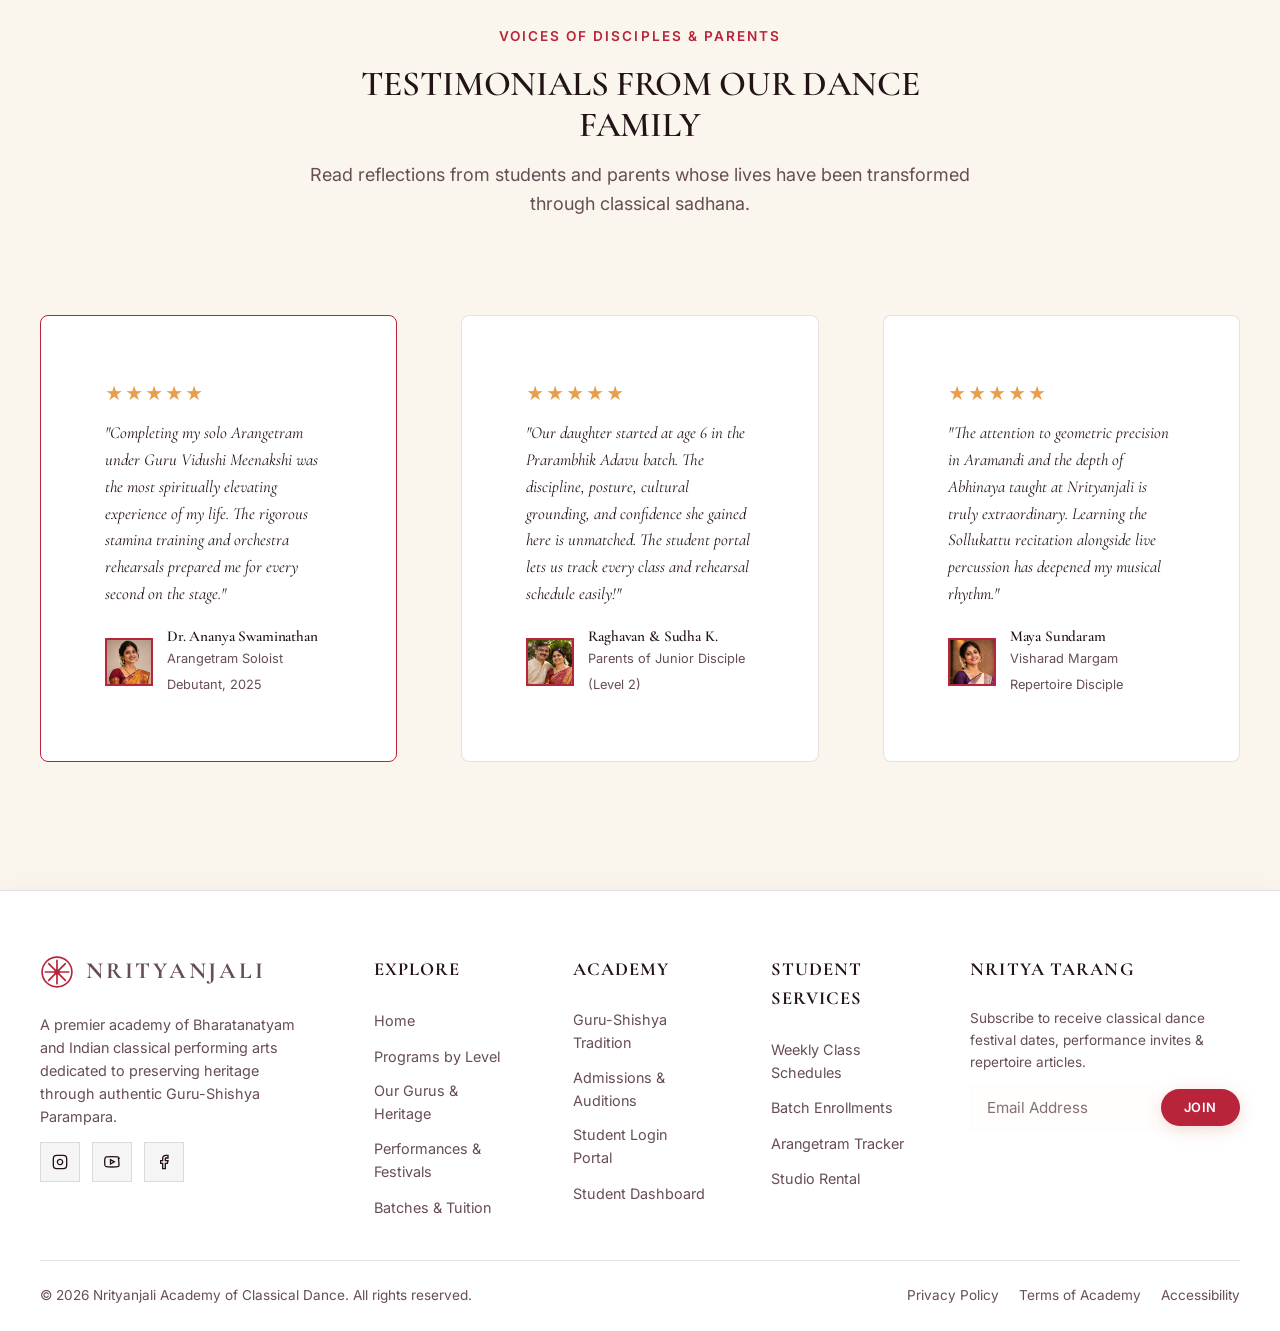
==== commit 0923e67f: "Reorder navbar actions to Dashboard, Theme, RTL, Student Portal across all pages" ====
--- a/index.html
+++ b/index.html
@@ -39,15 +39,15 @@
       </nav>
 
       <div class="nav-actions">
+        <a href="dashboard.html" class="ctrl-btn" aria-label="Student Dashboard" title="Student Dashboard">
+          <svg width="16" height="16" viewBox="0 0 24 24" fill="currentColor"><circle cx="6" cy="6" r="3"/><circle cx="18" cy="6" r="3"/><circle cx="6" cy="18" r="3"/><circle cx="18" cy="18" r="3"/></svg>
+        </a>
         <button class="ctrl-btn js-theme-toggle" aria-label="Toggle Theme" title="Toggle Theme">
           <span>◐</span>
         </button>
         <button class="ctrl-btn js-rtl-toggle" aria-label="Toggle Direction" title="Toggle Direction">
           <span>⇄</span>
         </button>
-        <a href="dashboard.html" class="ctrl-btn" aria-label="Student Dashboard" title="Student Dashboard">
-          <svg width="16" height="16" viewBox="0 0 24 24" fill="currentColor"><circle cx="6" cy="6" r="3"/><circle cx="18" cy="6" r="3"/><circle cx="6" cy="18" r="3"/><circle cx="18" cy="18" r="3"/></svg>
-        </a>
         <a href="login.html" class="nav-primary-cta" title="Student Login Portal">
           <span>Student Portal</span>
         </a>
@@ -81,11 +81,11 @@
         <span>Student Portal</span>
       </a>
       <div class="ctrl-group">
-        <button class="ctrl-btn js-theme-toggle" aria-label="Toggle Theme" title="Toggle Theme"><span>◐</span></button>
-        <button class="ctrl-btn js-rtl-toggle" aria-label="Toggle Direction" title="Toggle Direction"><span>⇄</span></button>
         <a href="dashboard.html" class="ctrl-btn" aria-label="Student Dashboard" title="Student Dashboard">
           <svg width="16" height="16" viewBox="0 0 24 24" fill="currentColor"><circle cx="6" cy="6" r="3"/><circle cx="18" cy="6" r="3"/><circle cx="6" cy="18" r="3"/><circle cx="18" cy="18" r="3"/></svg>
         </a>
+        <button class="ctrl-btn js-theme-toggle" aria-label="Toggle Theme" title="Toggle Theme"><span>◐</span></button>
+        <button class="ctrl-btn js-rtl-toggle" aria-label="Toggle Direction" title="Toggle Direction"><span>⇄</span></button>
       </div>
     </div>
   </div>
--- a/assets/css/style.css
+++ b/assets/css/style.css
@@ -164,6 +164,13 @@
 h3 { font-size: clamp(1.35rem, 2.2vw, 2rem); }
 h4 { font-size: clamp(1.1rem, 1.5vw, 1.4rem); }
 
+@media (min-width: 1025px) {
+  h2,
+  .section-header h2 {
+    font-size: clamp(1.85rem, 2.75vw, 2.55rem);
+  }
+}
+
 p {
   color: var(--text-muted);
   font-size: 1.05rem;
@@ -941,14 +948,26 @@
   min-height: 560px;
   max-height: calc(100vh - 72px);
   background-color: #1F070A;
+  overflow: hidden;
+  box-sizing: border-box;
+  display: flex;
+  align-items: stretch;
+}
+
+.hero-cinematic-section::before {
+  content: '';
+  position: absolute;
+  inset: 0;
   background-image: url('../images/hero-cinematic-bg.jpg');
   background-size: cover;
   background-position: right center;
   background-repeat: no-repeat;
-  overflow: hidden;
-  box-sizing: border-box;
-  display: flex;
-  align-items: stretch;
+  z-index: 0;
+  pointer-events: none;
+}
+
+[dir="rtl"] .hero-cinematic-section::before {
+  transform: scaleX(-1);
 }
 
 .hero-cinematic-bg-overlay {
@@ -965,6 +984,16 @@
   z-index: 1;
 }
 
+[dir="rtl"] .hero-cinematic-bg-overlay {
+  background: linear-gradient(to left, 
+                rgba(31, 7, 10, 0.86) 0%, 
+                rgba(31, 7, 10, 0.76) 28%, 
+                rgba(31, 7, 10, 0.36) 46%, 
+                rgba(31, 7, 10, 0.10) 60%, 
+                transparent 74%),
+              linear-gradient(to top, rgba(31, 7, 10, 0.45) 0%, transparent 16%);
+}
+
 .hero-cinematic-container {
   height: 100%;
   display: flex;
@@ -1202,7 +1231,7 @@
 
 /* Responsive adjustments */
 @media (max-width: 1024px) {
-  .hero-cinematic-section {
+  .hero-cinematic-section::before {
     background-position: right center;
   }
 
@@ -1216,6 +1245,16 @@
                 linear-gradient(to top, rgba(31, 7, 10, 0.35) 0%, transparent 16%);
   }
 
+  [dir="rtl"] .hero-cinematic-bg-overlay {
+    background: linear-gradient(to left, 
+                  rgba(31, 7, 10, 0.82) 0%, 
+                  rgba(31, 7, 10, 0.62) 28%, 
+                  rgba(31, 7, 10, 0.18) 44%, 
+                  rgba(31, 7, 10, 0.02) 58%, 
+                  transparent 68%),
+                linear-gradient(to top, rgba(31, 7, 10, 0.35) 0%, transparent 16%);
+  }
+
   .hero-cinematic-content {
     max-width: 530px;
   }
@@ -1226,6 +1265,9 @@
     height: auto;
     min-height: calc(100vh - 72px);
     max-height: none;
+  }
+
+  .hero-cinematic-section::before {
     background-position: 70% center;
   }
 
@@ -1977,6 +2019,21 @@
   align-items: center;
 }
 
+.adornment-icon-box {
+  width: 42px;
+  height: 42px;
+  min-width: 42px;
+  border-radius: 10px;
+  background-color: var(--bg-surface);
+  border: 1px solid var(--border-color);
+  color: var(--text-main);
+  display: flex;
+  align-items: center;
+  justify-content: center;
+  margin-top: 2px;
+  box-shadow: var(--shadow-xs, 0 2px 6px rgba(0, 0, 0, 0.04));
+}
+
 .vertical-steps {
   display: flex;
   flex-direction: column;
@@ -2228,23 +2285,27 @@
   list-style: none;
   display: flex;
   flex-direction: column;
-  gap: var(--space-sm);
+  gap: 12px;
   margin-block: var(--space-sm);
+  padding: 0;
 }
 
 .event-list li {
-  display: flex;
-  align-items: flex-start;
-  gap: 10px;
+  position: relative;
+  display: block;
+  padding-inline-start: 24px;
   font-size: 1rem;
-  text-align: left;
+  line-height: 1.55;
+  text-align: start;
 }
 
 .event-list li::before {
   content: '✦';
+  position: absolute;
+  inset-inline-start: 0;
+  top: 0;
   color: var(--terracotta-bloom);
-  flex-shrink: 0;
-  margin-top: 2px;
+  line-height: 1.55;
 }
 
 .event-image {
@@ -2268,15 +2329,14 @@
     margin-inline: auto !important;
   }
   .event-list {
-    align-items: flex-start;
-    text-align: left;
-    width: fit-content;
+    align-items: stretch;
+    text-align: start;
+    width: 100%;
     max-width: 100%;
     margin-inline: auto;
   }
   .event-list li {
-    align-items: flex-start;
-    text-align: left;
+    text-align: start;
   }
 }
 
@@ -2438,20 +2498,30 @@
 
 .workshop-card-footer {
   margin-top: auto;
-  padding-top: var(--space-sm);
-  display: flex;
-  align-items: center;
+  padding-top: 14px;
+  display: flex;
+  flex-direction: column;
+  align-items: stretch;
+  border-top: 1px solid var(--border-color);
+  gap: 14px;
+}
+
+.workshop-card-footer > div:first-child {
+  display: flex;
+  flex-direction: row;
   justify-content: space-between;
-  border-top: 1px solid var(--border-color);
-  gap: 12px;
-}
-
-.workshop-card-footer > div:first-child {
-  display: flex;
-  flex-direction: column;
+  align-items: baseline;
+  width: 100%;
+  flex-wrap: wrap;
+  gap: 4px 10px;
 }
 
 .workshop-card-footer .btn {
+  width: 100%;
+  display: inline-flex;
+  align-items: center;
+  justify-content: center;
+  text-align: center;
   white-space: nowrap !important;
   word-break: normal !important;
   flex-shrink: 0 !important;
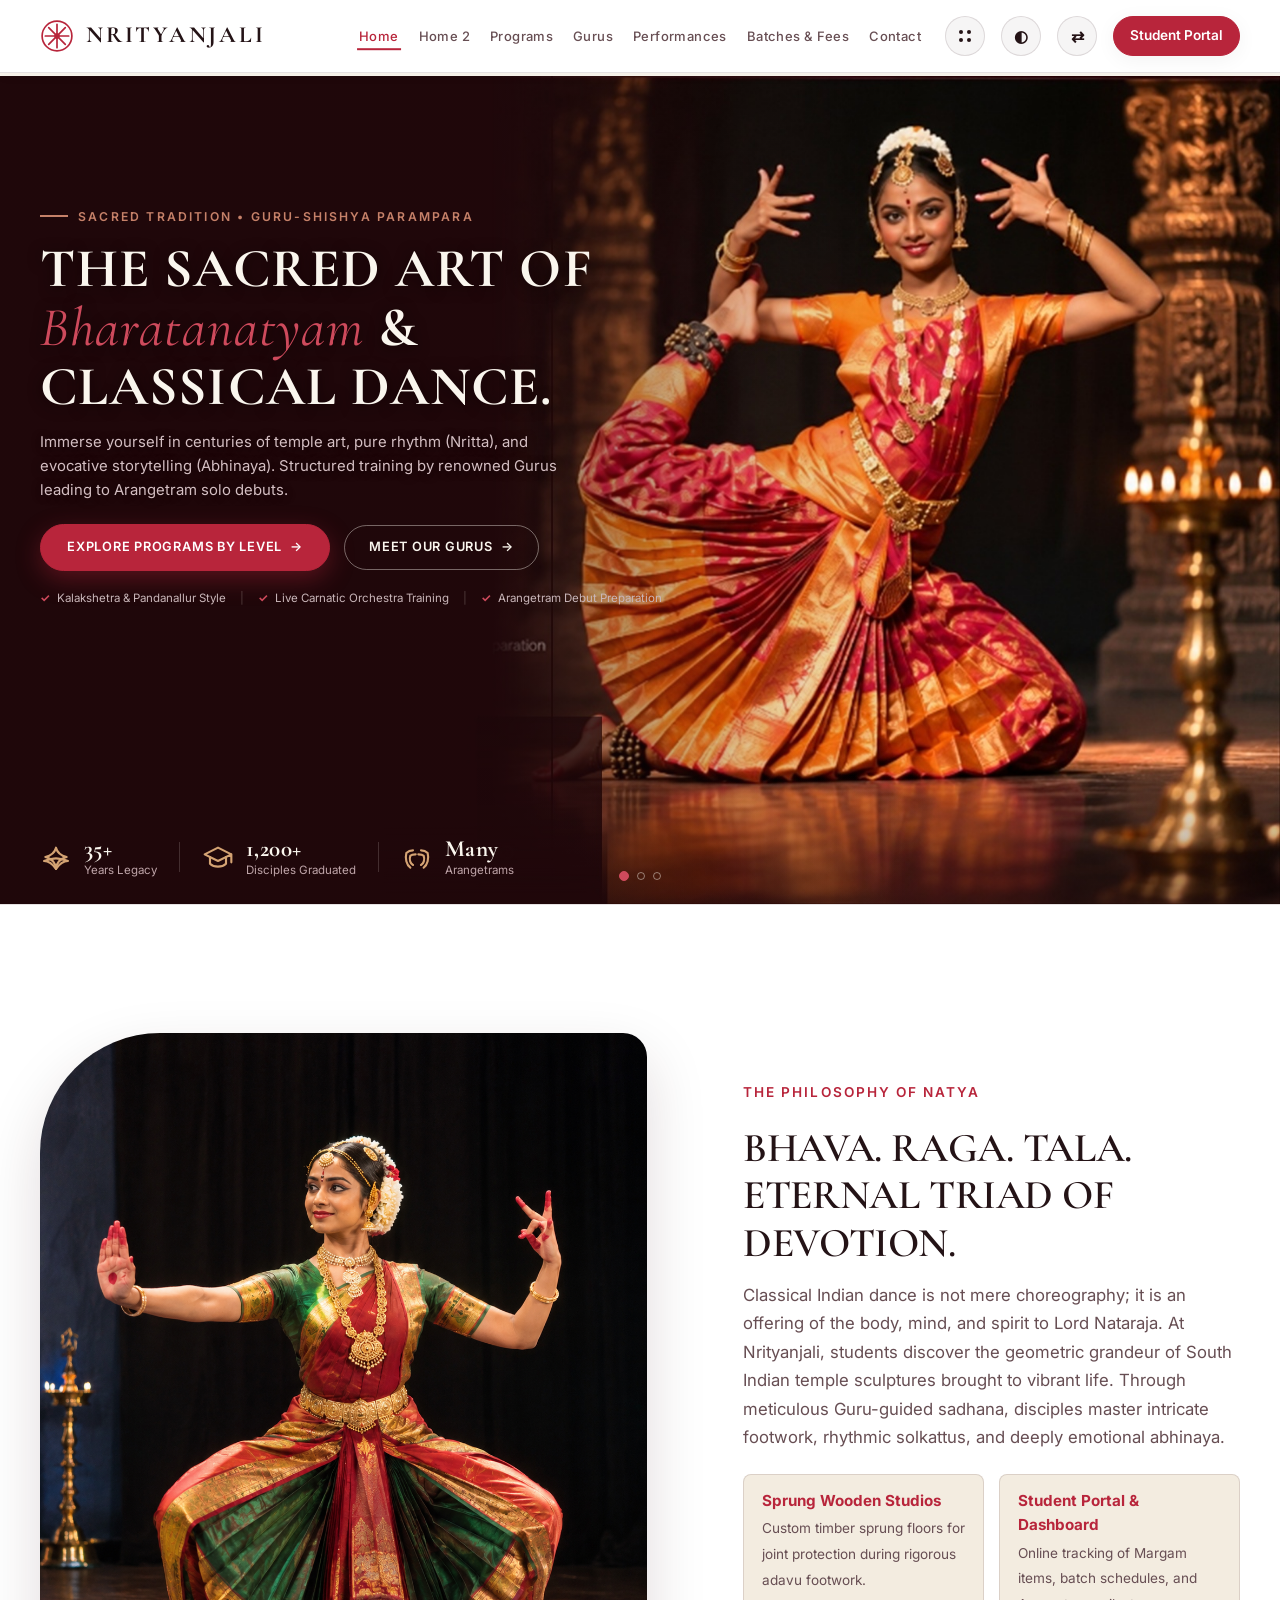
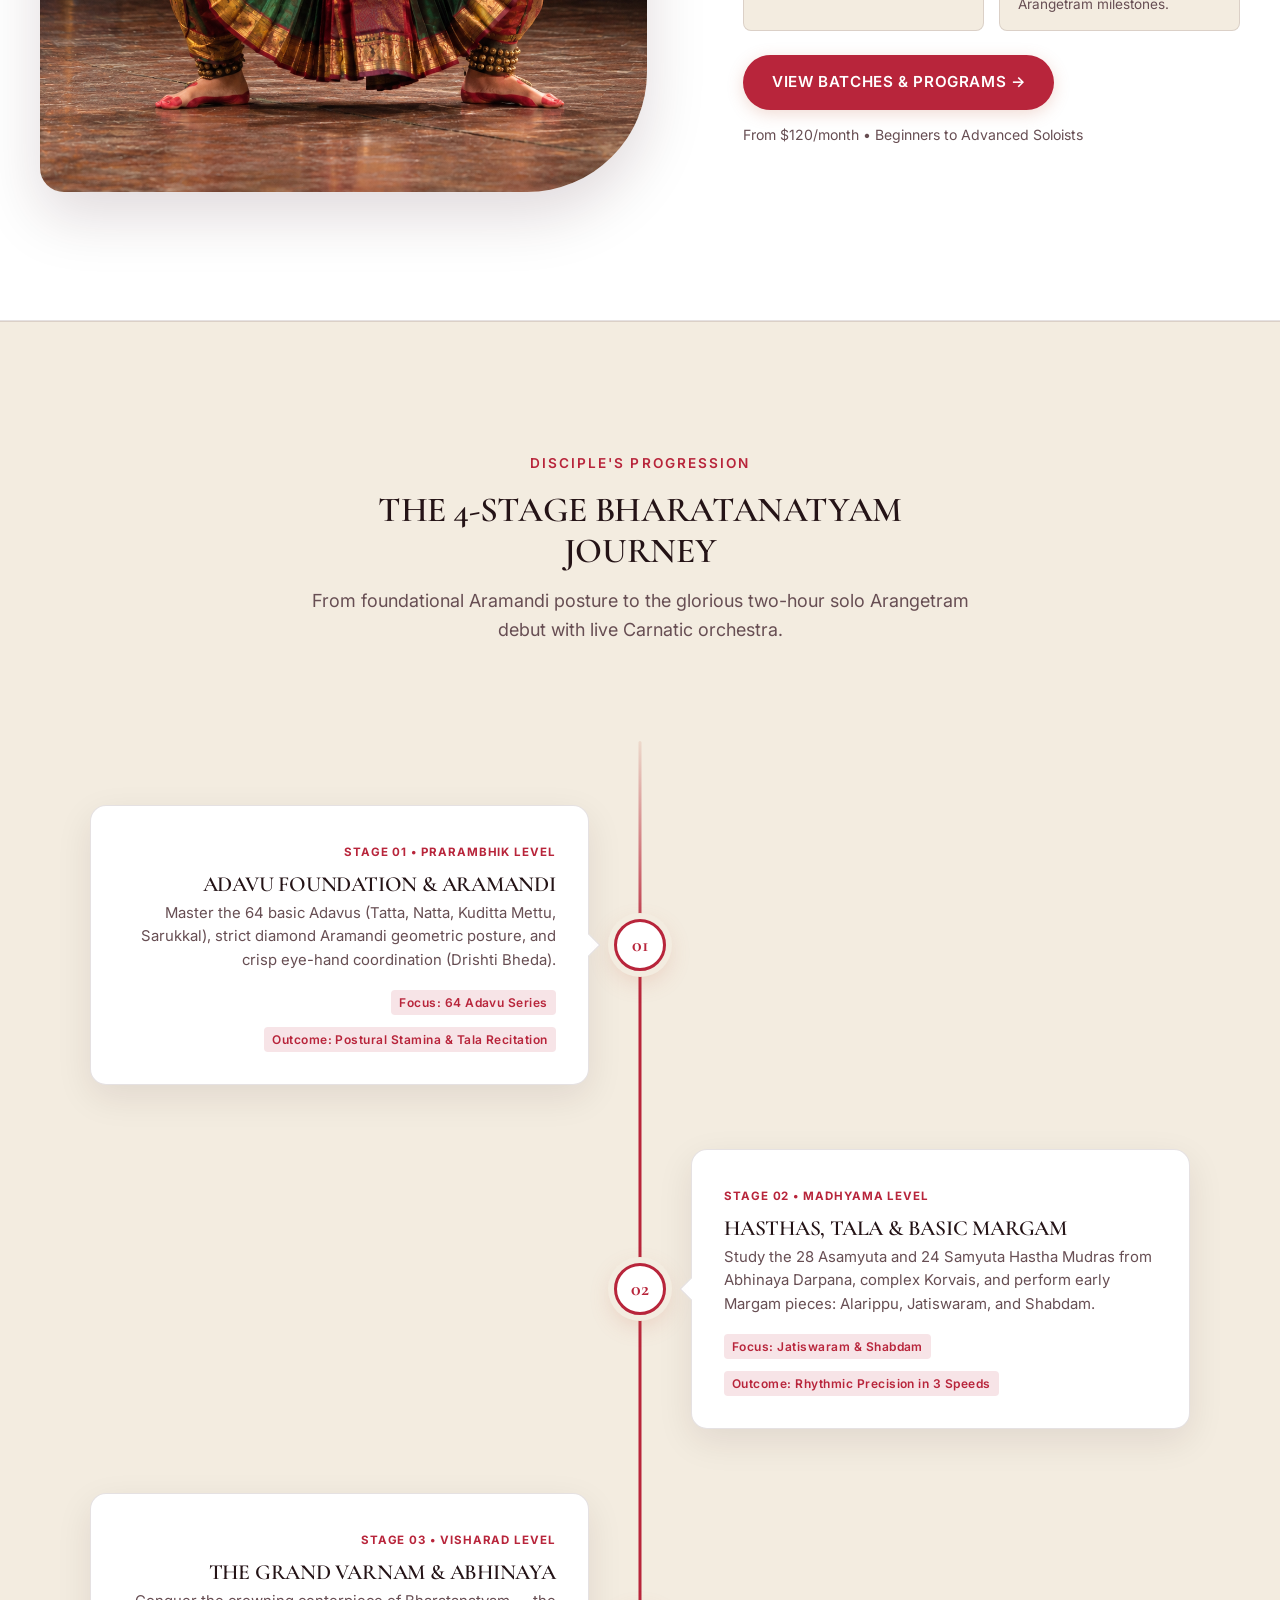
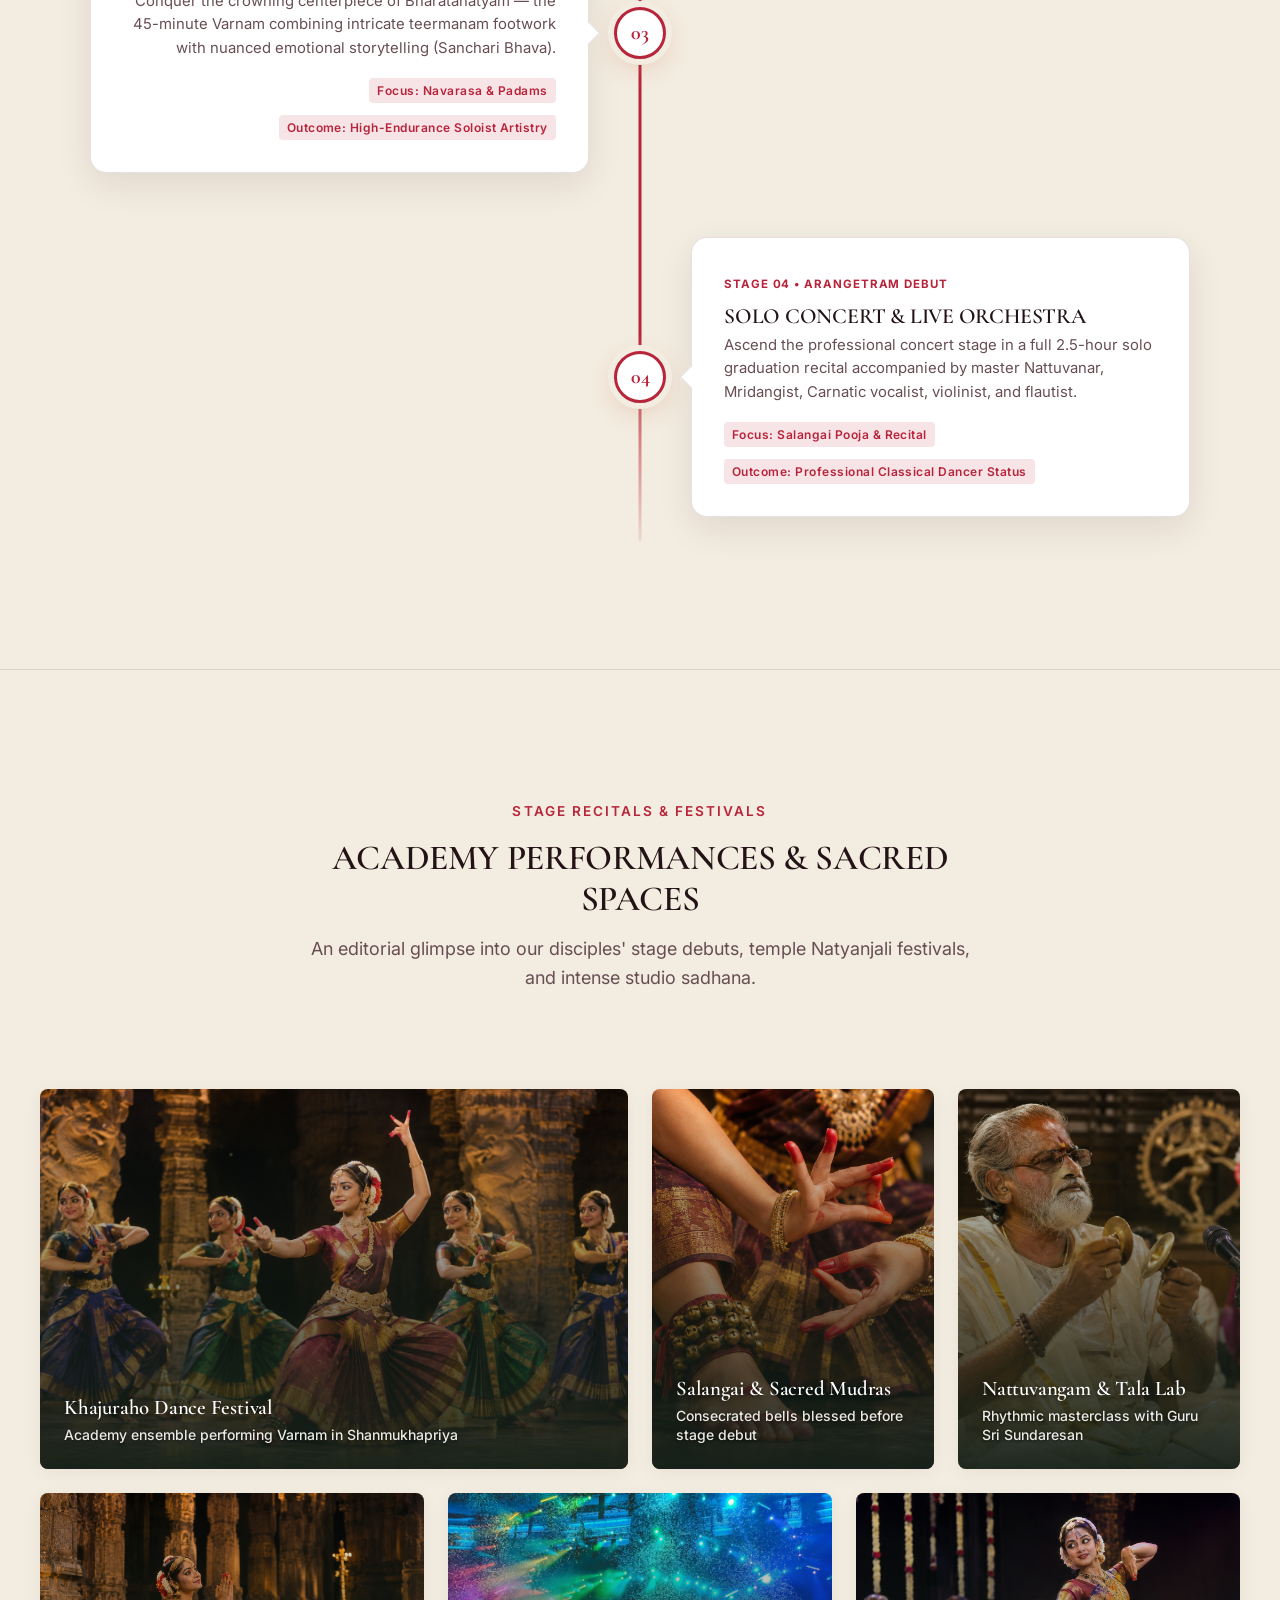
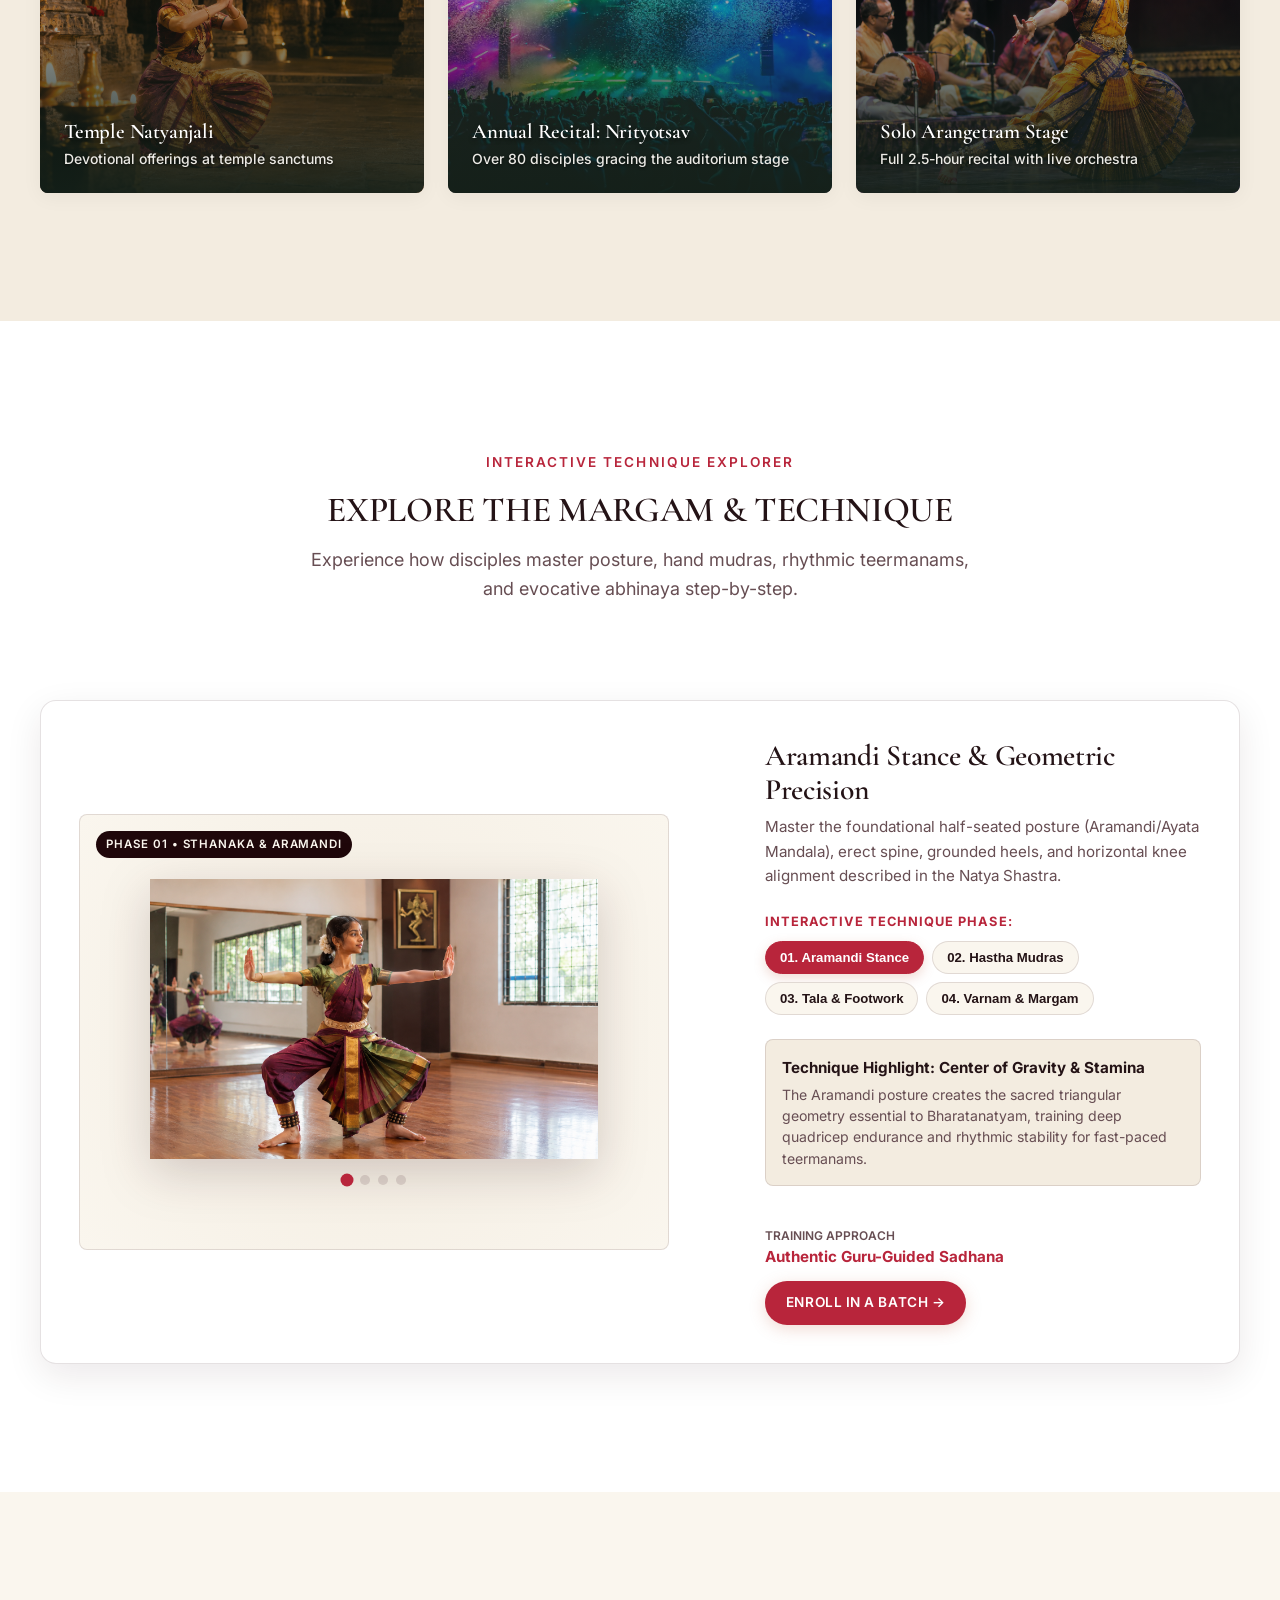
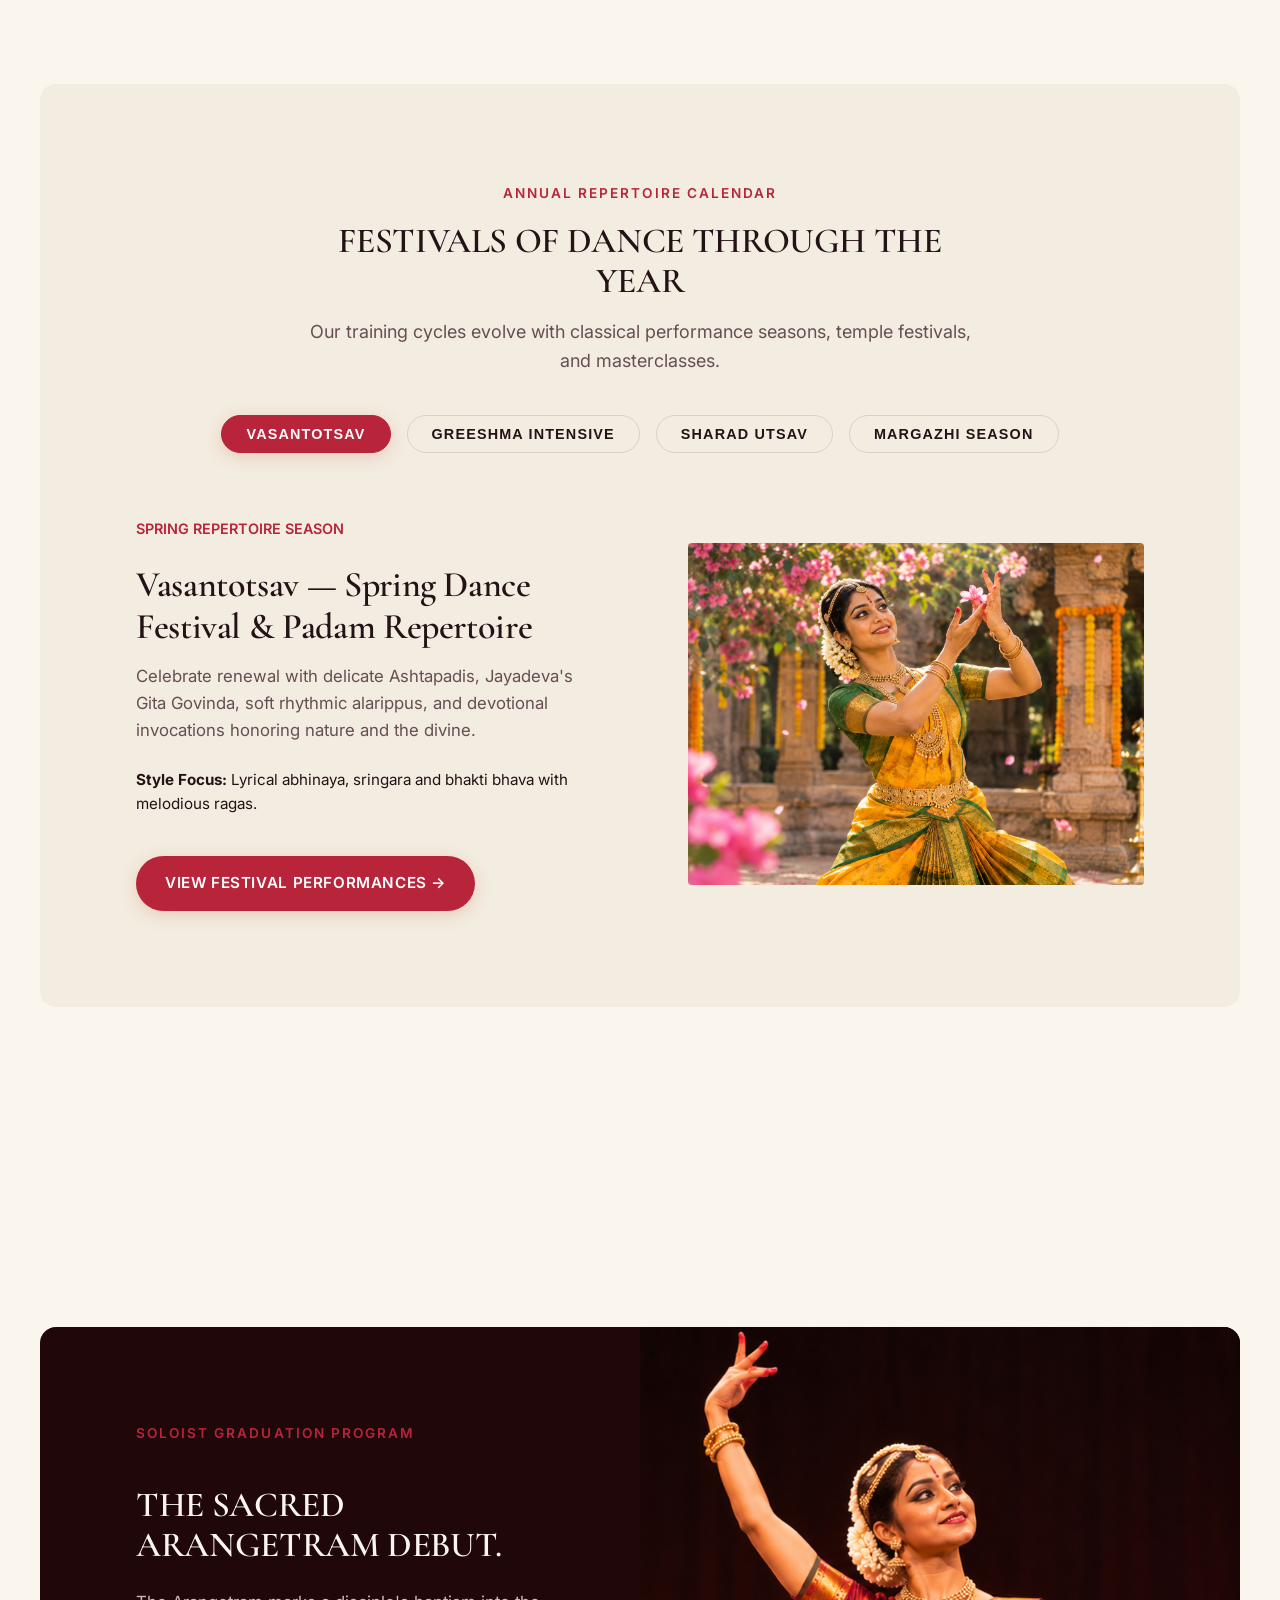
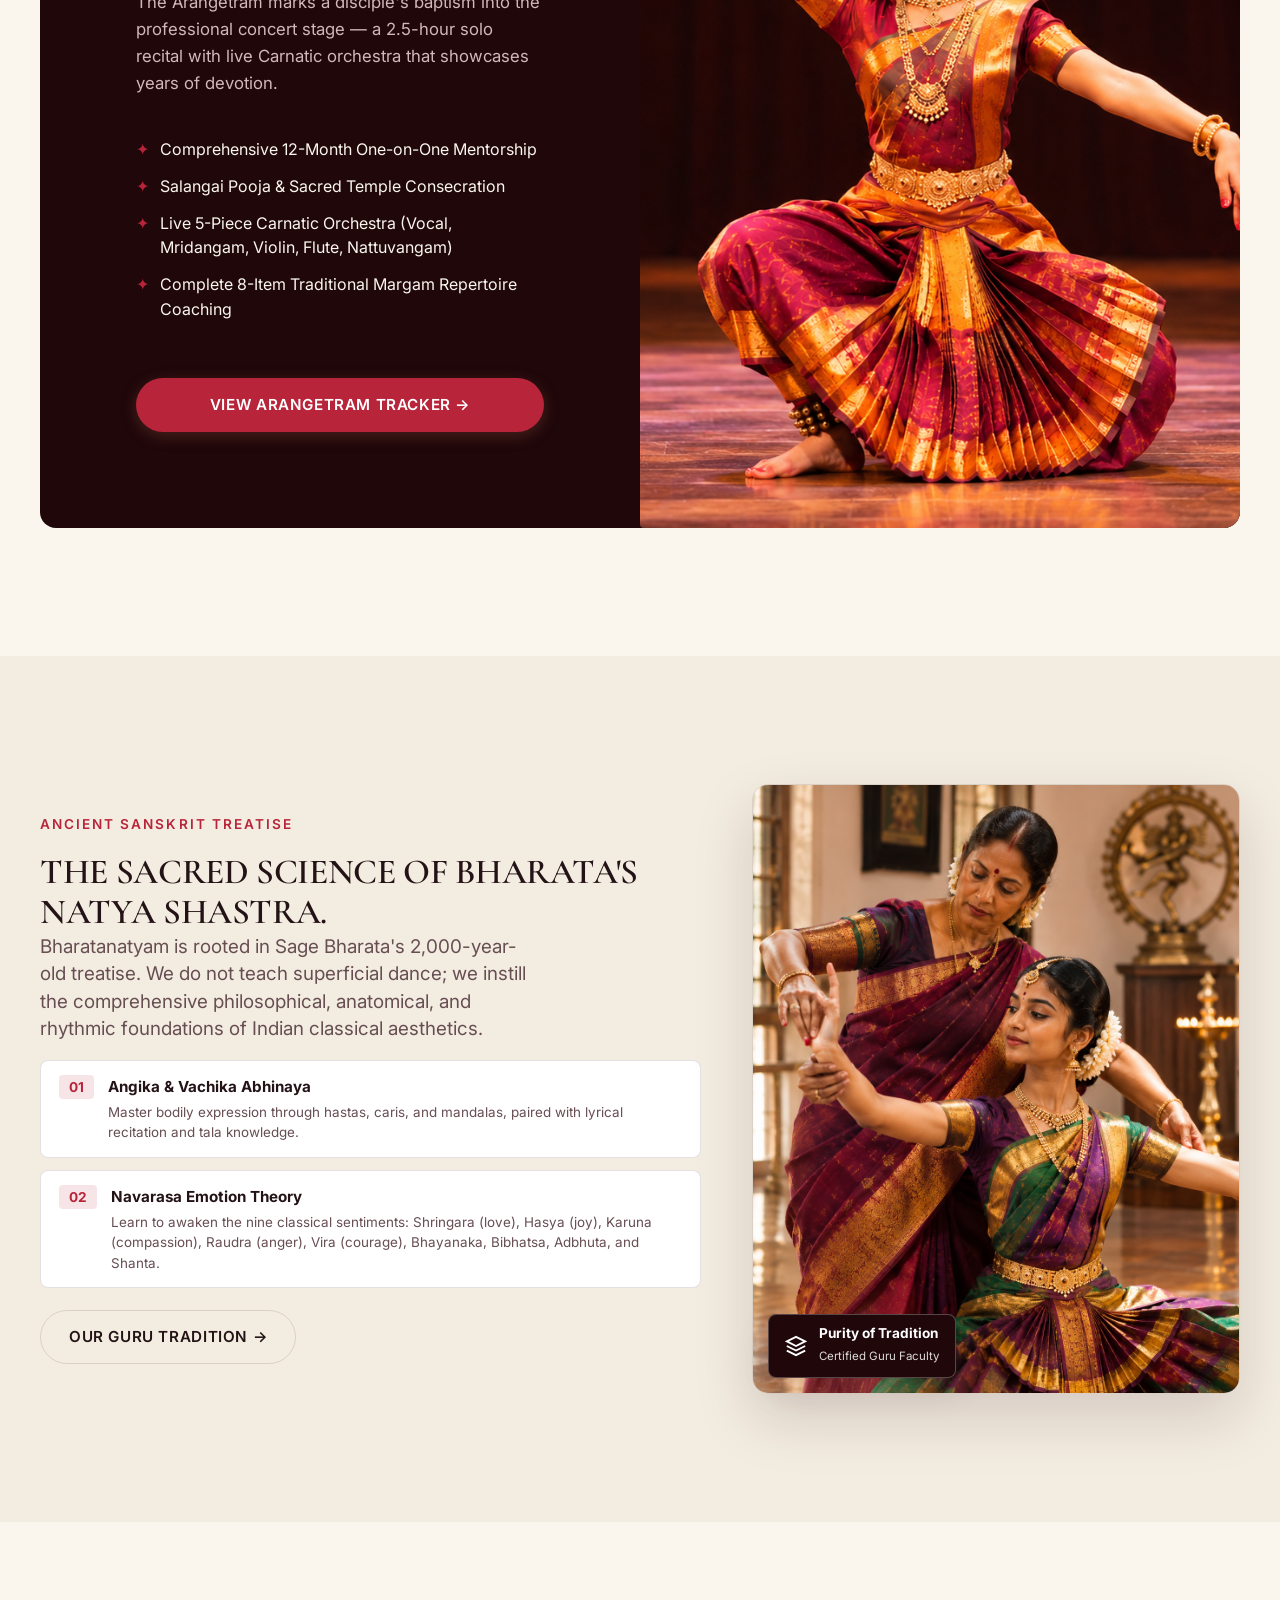
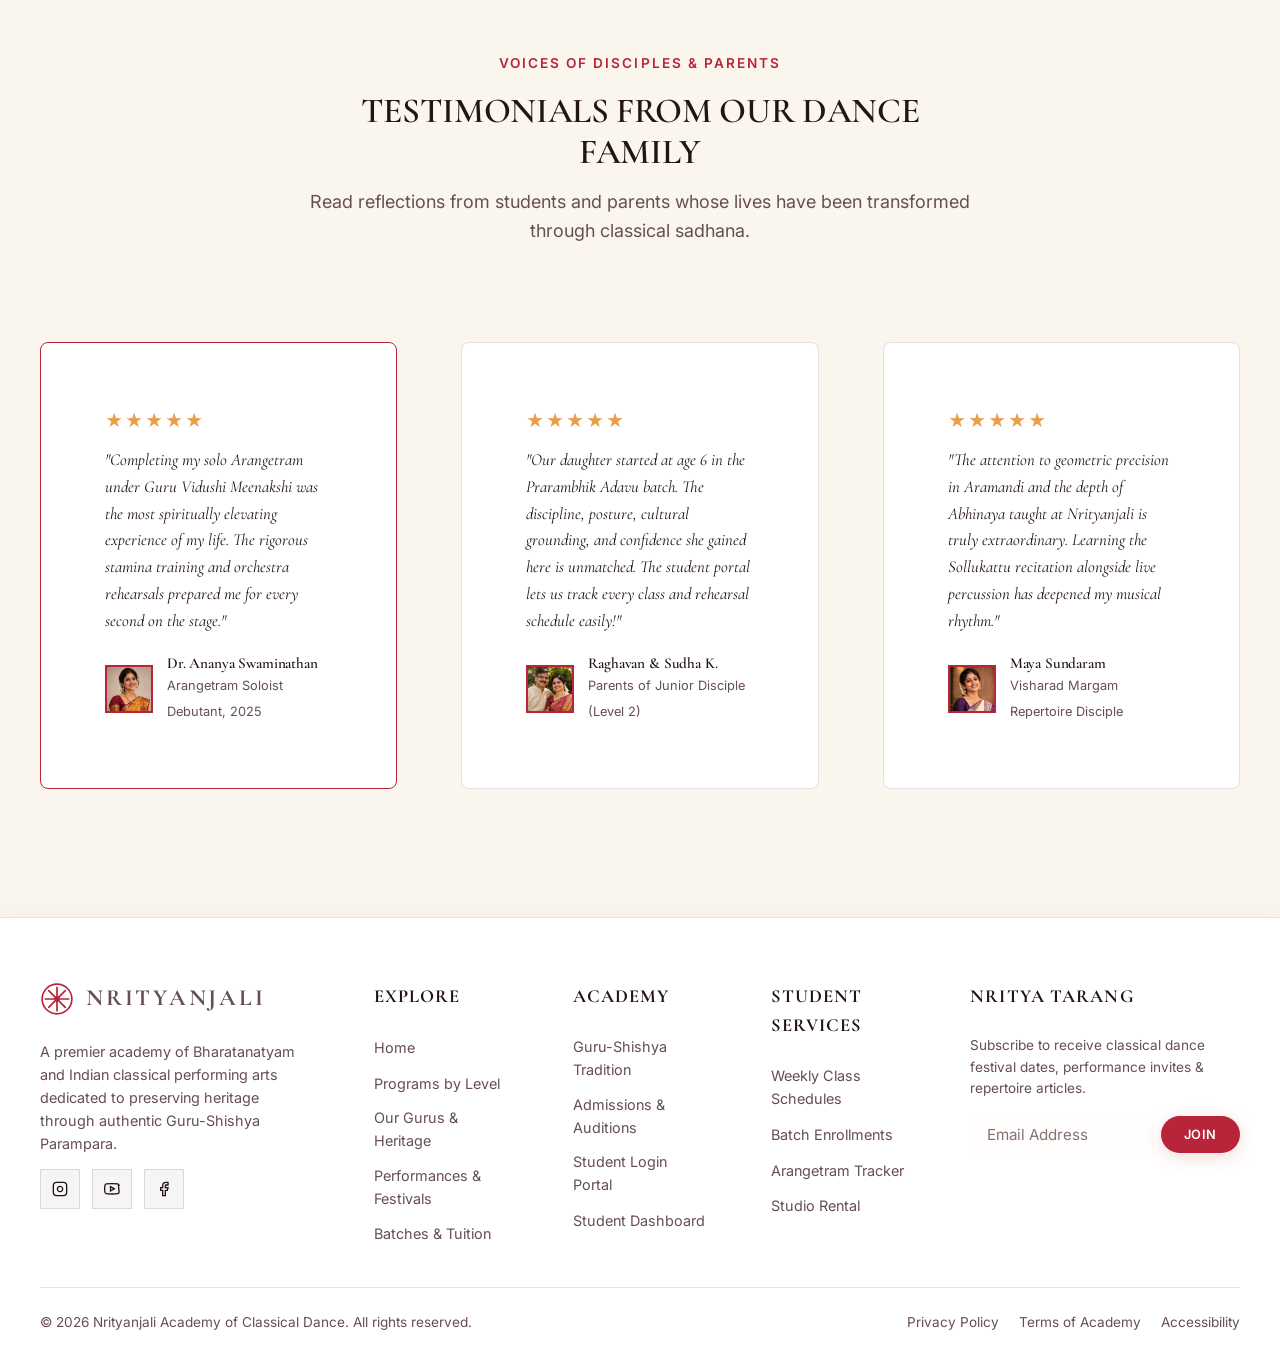
==== commit 2189f4ee: "2nd comit" ====
--- a/index.html
+++ b/index.html
@@ -498,7 +498,7 @@
               <li>Complete 8-Item Traditional Margam Repertoire Coaching</li>
             </ul>
             <a href="dashboard.html" class="btn btn-primary" style="margin-top: var(--space-sm);">
-              VIEW ARANGETRAM TRACKER ON DASHBOARD →
+              VIEW ARANGETRAM TRACKER →
             </a>
           </div>
           <div class="image-leaf-container">
--- a/assets/css/style.css
+++ b/assets/css/style.css
@@ -2823,6 +2823,27 @@
   margin: 0;
 }
 
+@media (max-width: 768px) {
+  .workbench-stage {
+    padding: 50px 14px 18px;
+    min-height: auto;
+  }
+
+  .workbench-stage img {
+    width: 100%;
+    height: 240px;
+    max-height: none;
+    object-fit: cover;
+    border-radius: var(--radius-sm);
+  }
+
+  .workbench-selector-btn {
+    white-space: nowrap;
+    font-size: 0.78rem;
+    padding: 8px 12px;
+  }
+}
+
 /* ==========================================================================
    PRICING COMPARISON TABLE
    ========================================================================== */
@@ -3449,6 +3470,12 @@
 @media (max-width: 1024px) {
   .footer-grid {
     grid-template-columns: repeat(2, 1fr);
+  }
+}
+
+@media (max-width: 768px) {
+  .footer .social-links-grid {
+    justify-content: center;
   }
 }
 
@@ -5243,8 +5270,10 @@
   .btn:not(table .btn):not(.workshop-card .btn):not(.workshop-card-footer .btn):not(.batch-enroll-card .btn), .nav-primary-cta {
     max-width: 100% !important;
     box-sizing: border-box !important;
-    white-space: normal !important;
-    word-break: break-word !important;
+    white-space: nowrap !important;
+    word-break: normal !important;
+    font-size: 0.78rem !important;
+    padding: 11px 18px !important;
   }
 }
 
@@ -5624,3 +5653,53 @@
   }
 }
 
+/* ==========================================================================
+   PERFORMANCE PAGE: COSTUME & TRADITION SHOWCASE (1024px, 768px & MOBILE)
+   ========================================================================== */
+.attire-showcase-grid {
+  display: grid;
+  grid-template-columns: 0.9fr 1.1fr;
+  gap: var(--space-2xl);
+  align-items: center;
+}
+
+.attire-cards-grid {
+  width: 100%;
+  margin-top: var(--space-sm);
+  text-align: start;
+}
+
+@media (max-width: 1024px) {
+  .attire-showcase-grid {
+    grid-template-columns: 1fr;
+    gap: var(--space-xl);
+    text-align: center;
+  }
+
+  .attire-showcase-grid .hero-image-wrapper {
+    max-width: 540px;
+    width: 100%;
+    margin-inline: auto;
+  }
+
+  .attire-showcase-grid .hero-content {
+    align-items: center;
+    padding-inline: 12px;
+  }
+
+  .attire-showcase-grid .hero-supporting {
+    max-width: 680px;
+    margin-inline: auto;
+  }
+}
+
+@media (max-width: 600px) {
+  .attire-showcase-grid .hero-content {
+    padding-inline: 8px;
+  }
+
+  .attire-cards-grid {
+    text-align: start;
+  }
+}
+
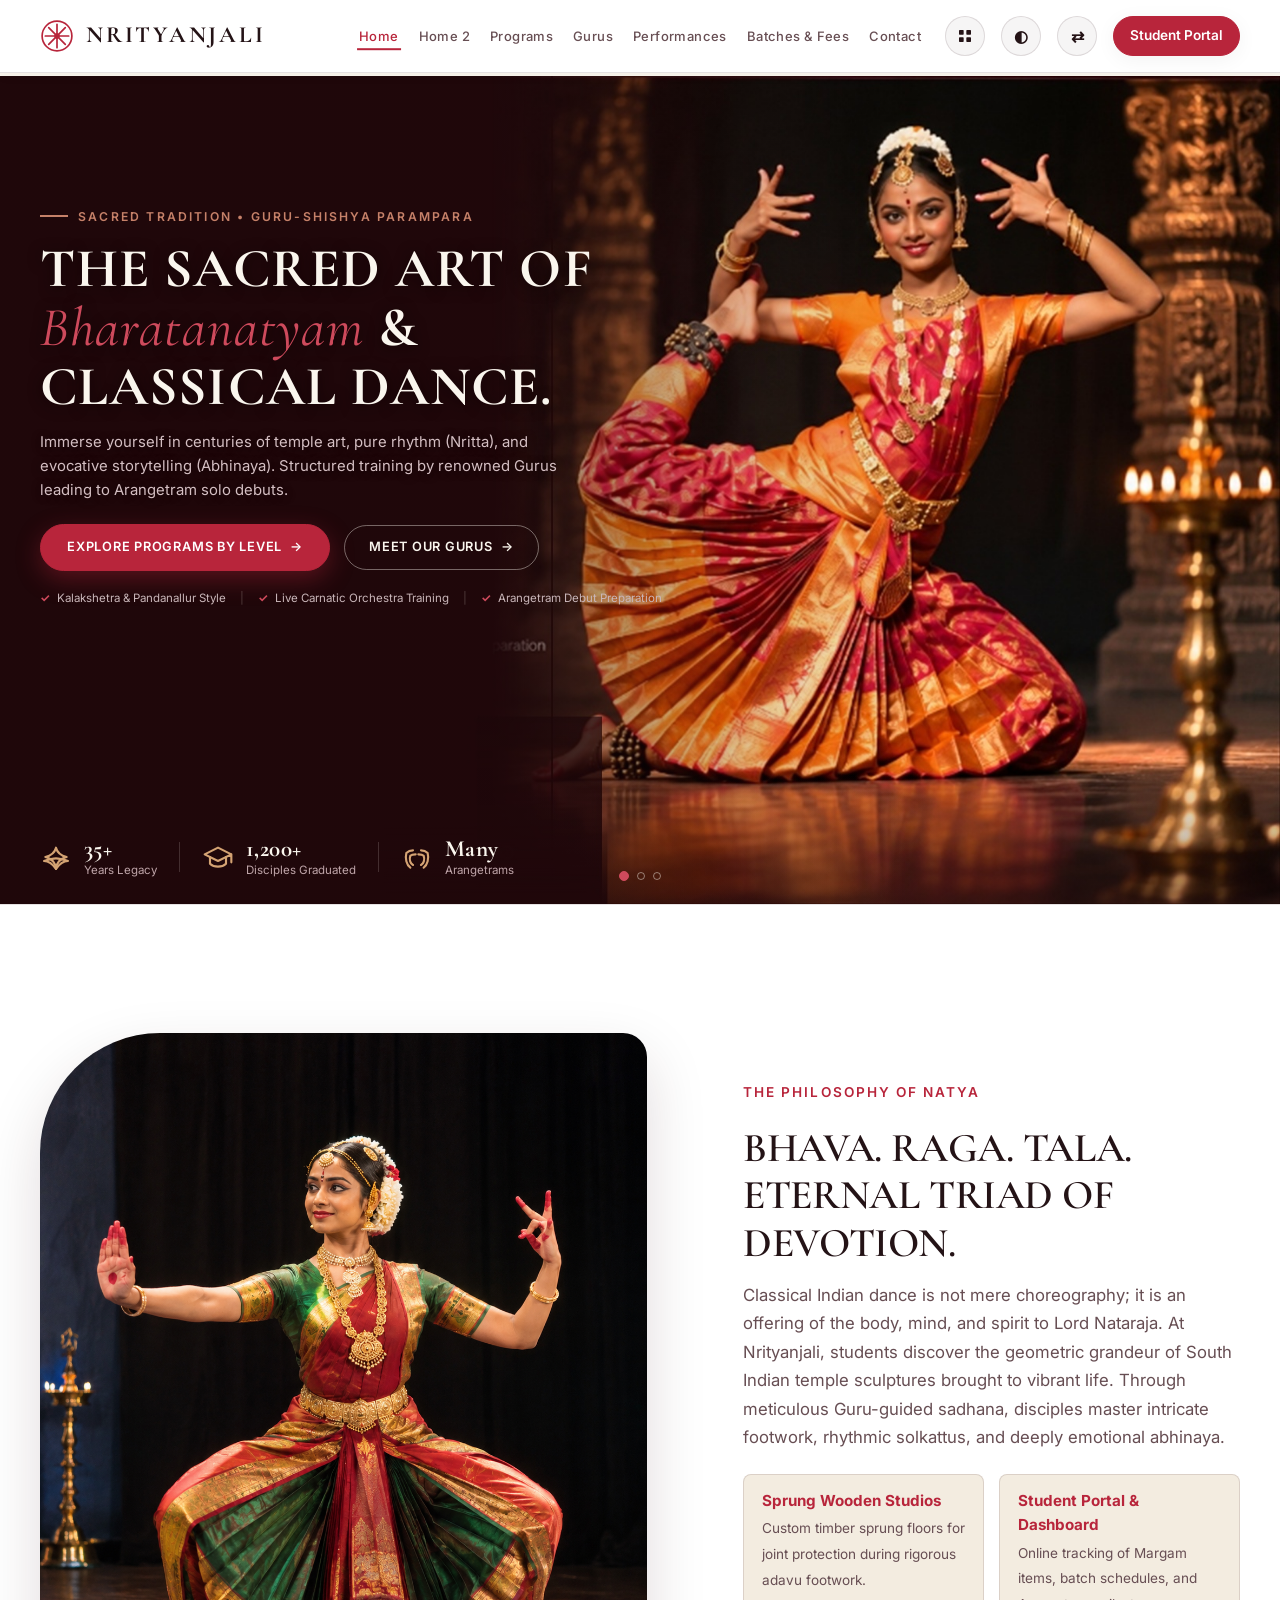
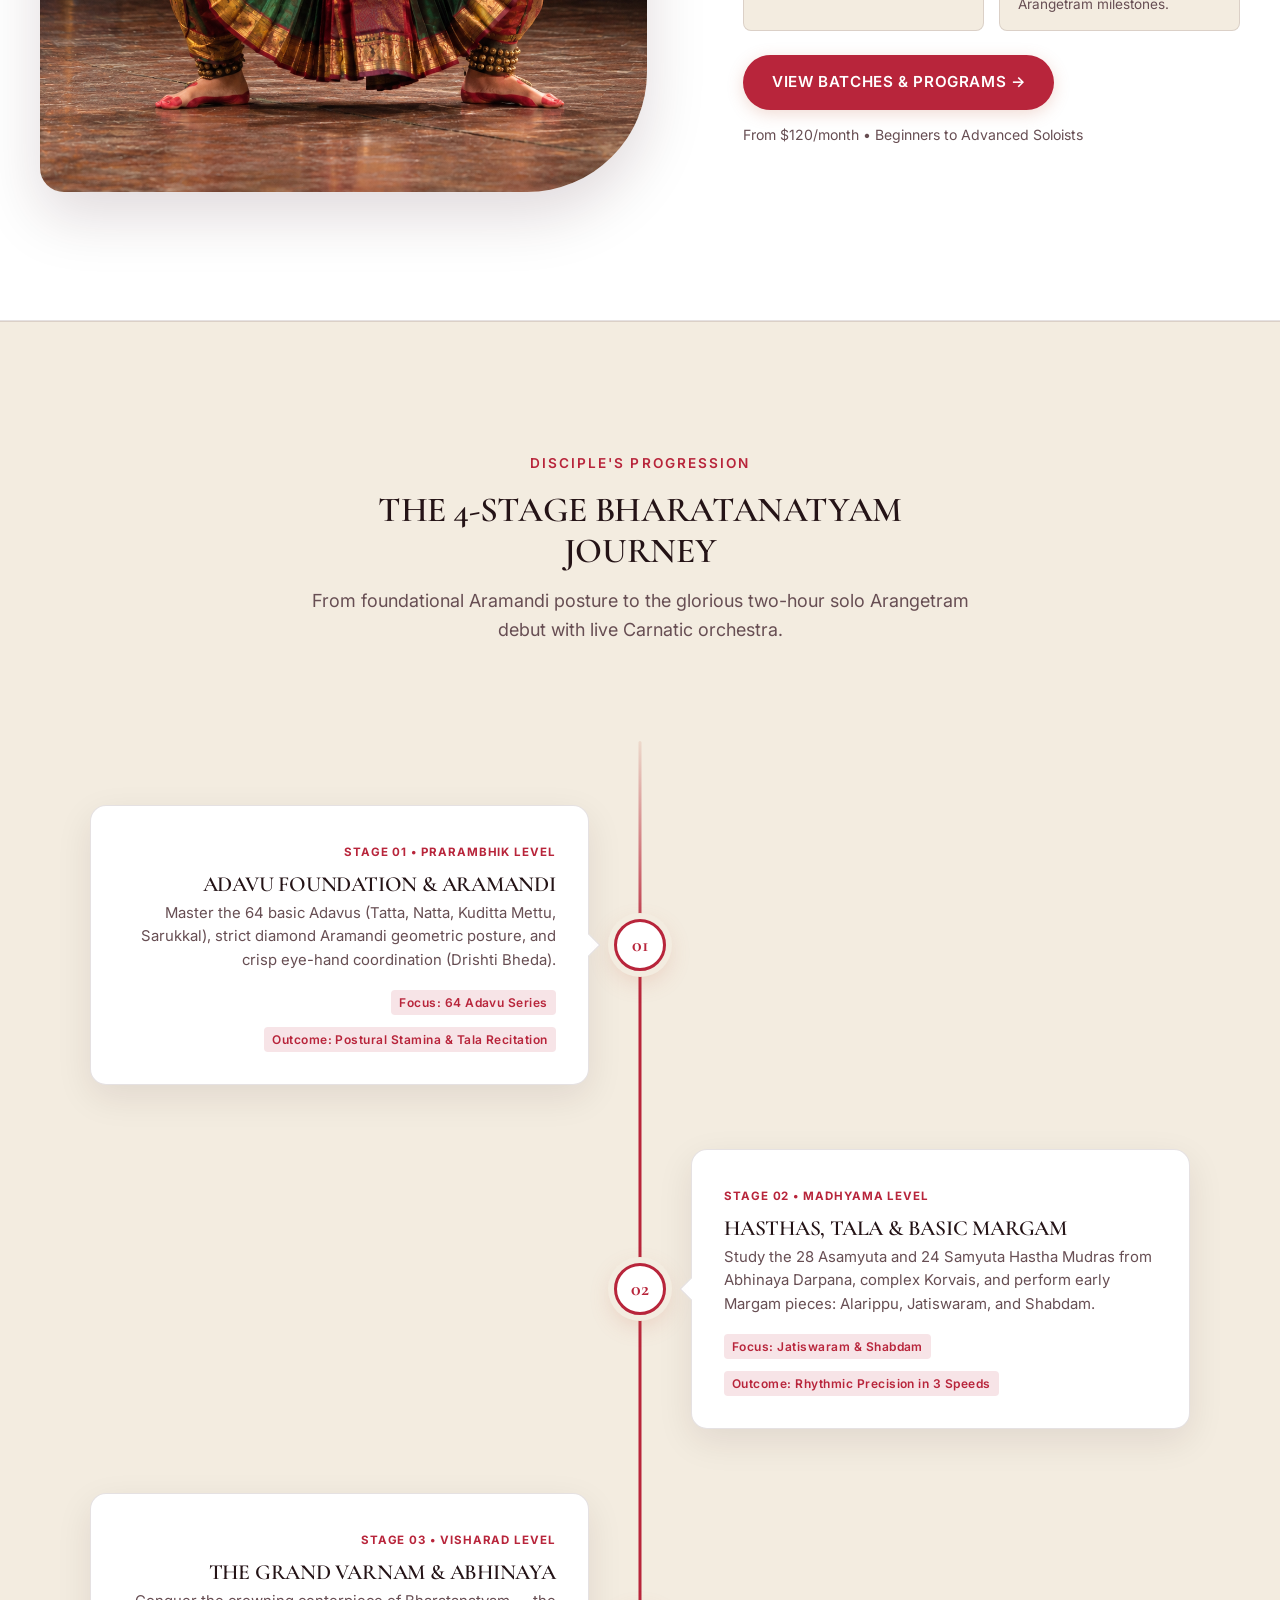
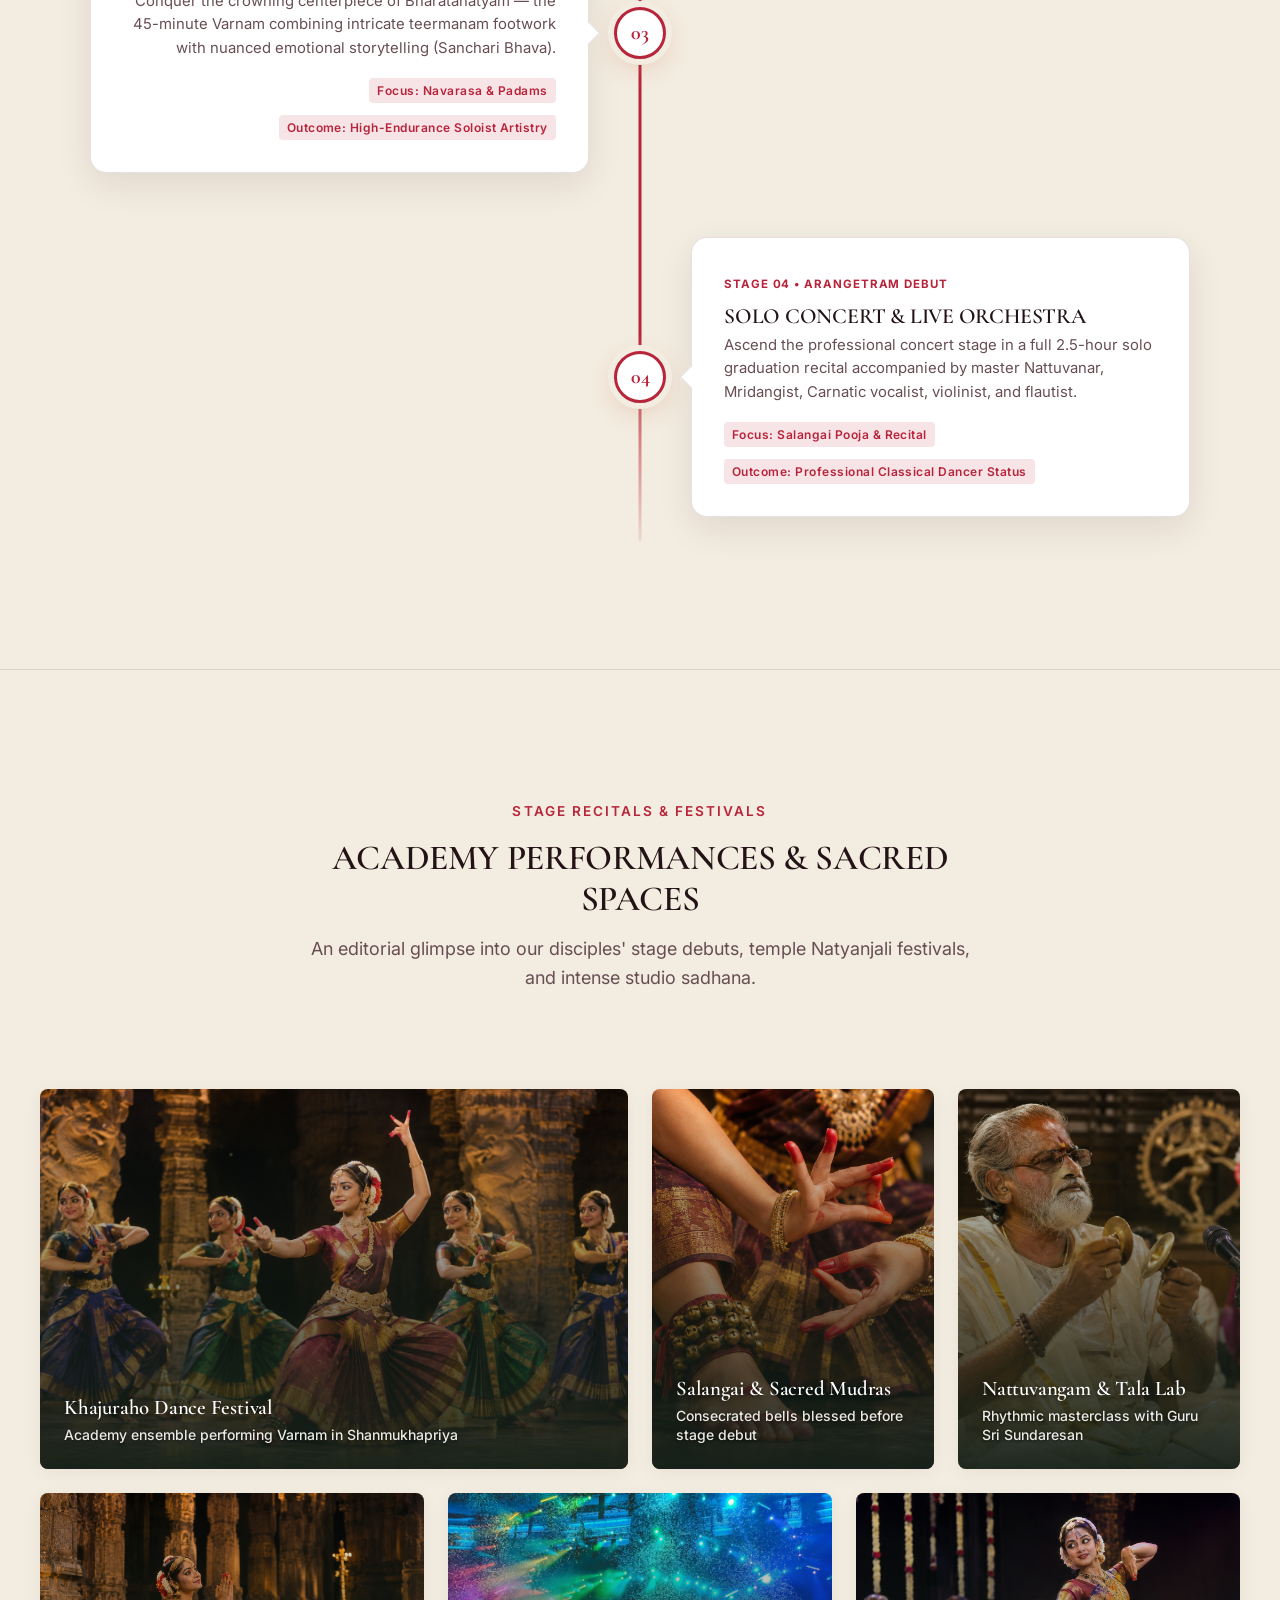
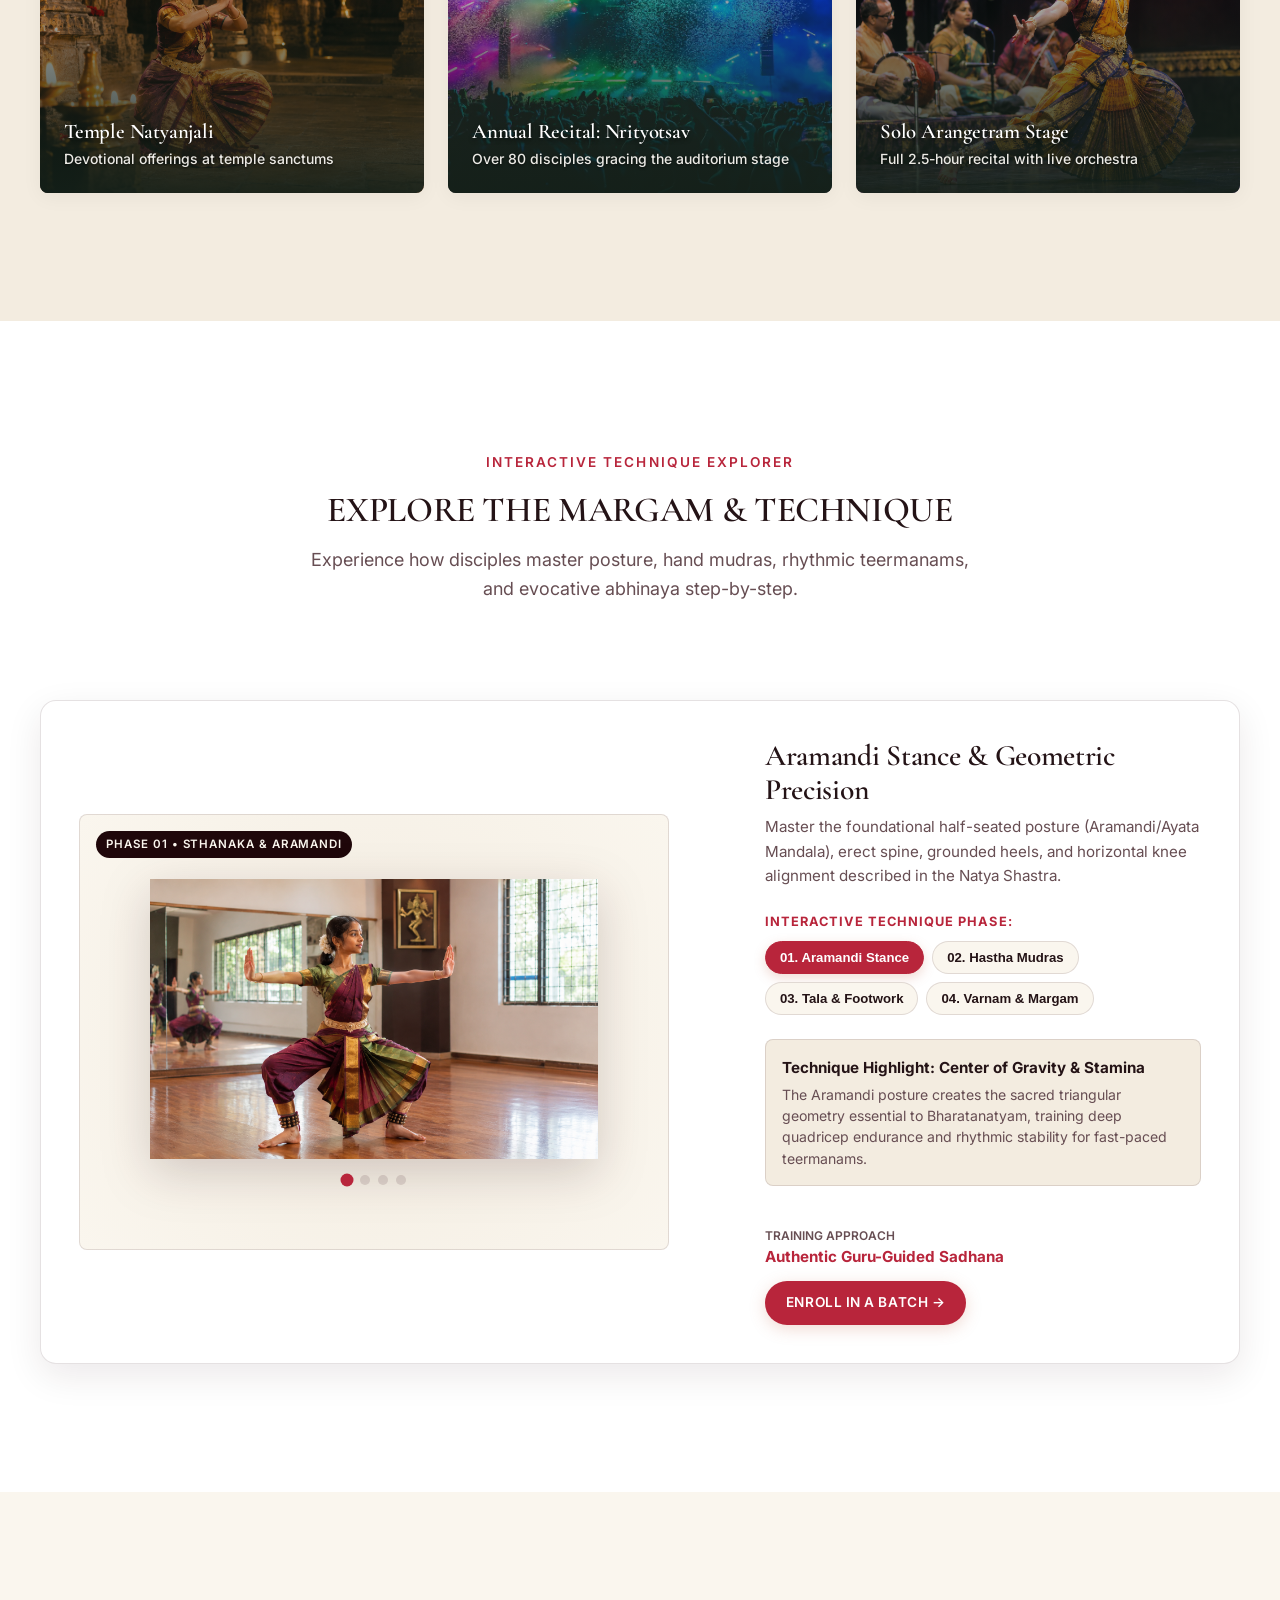
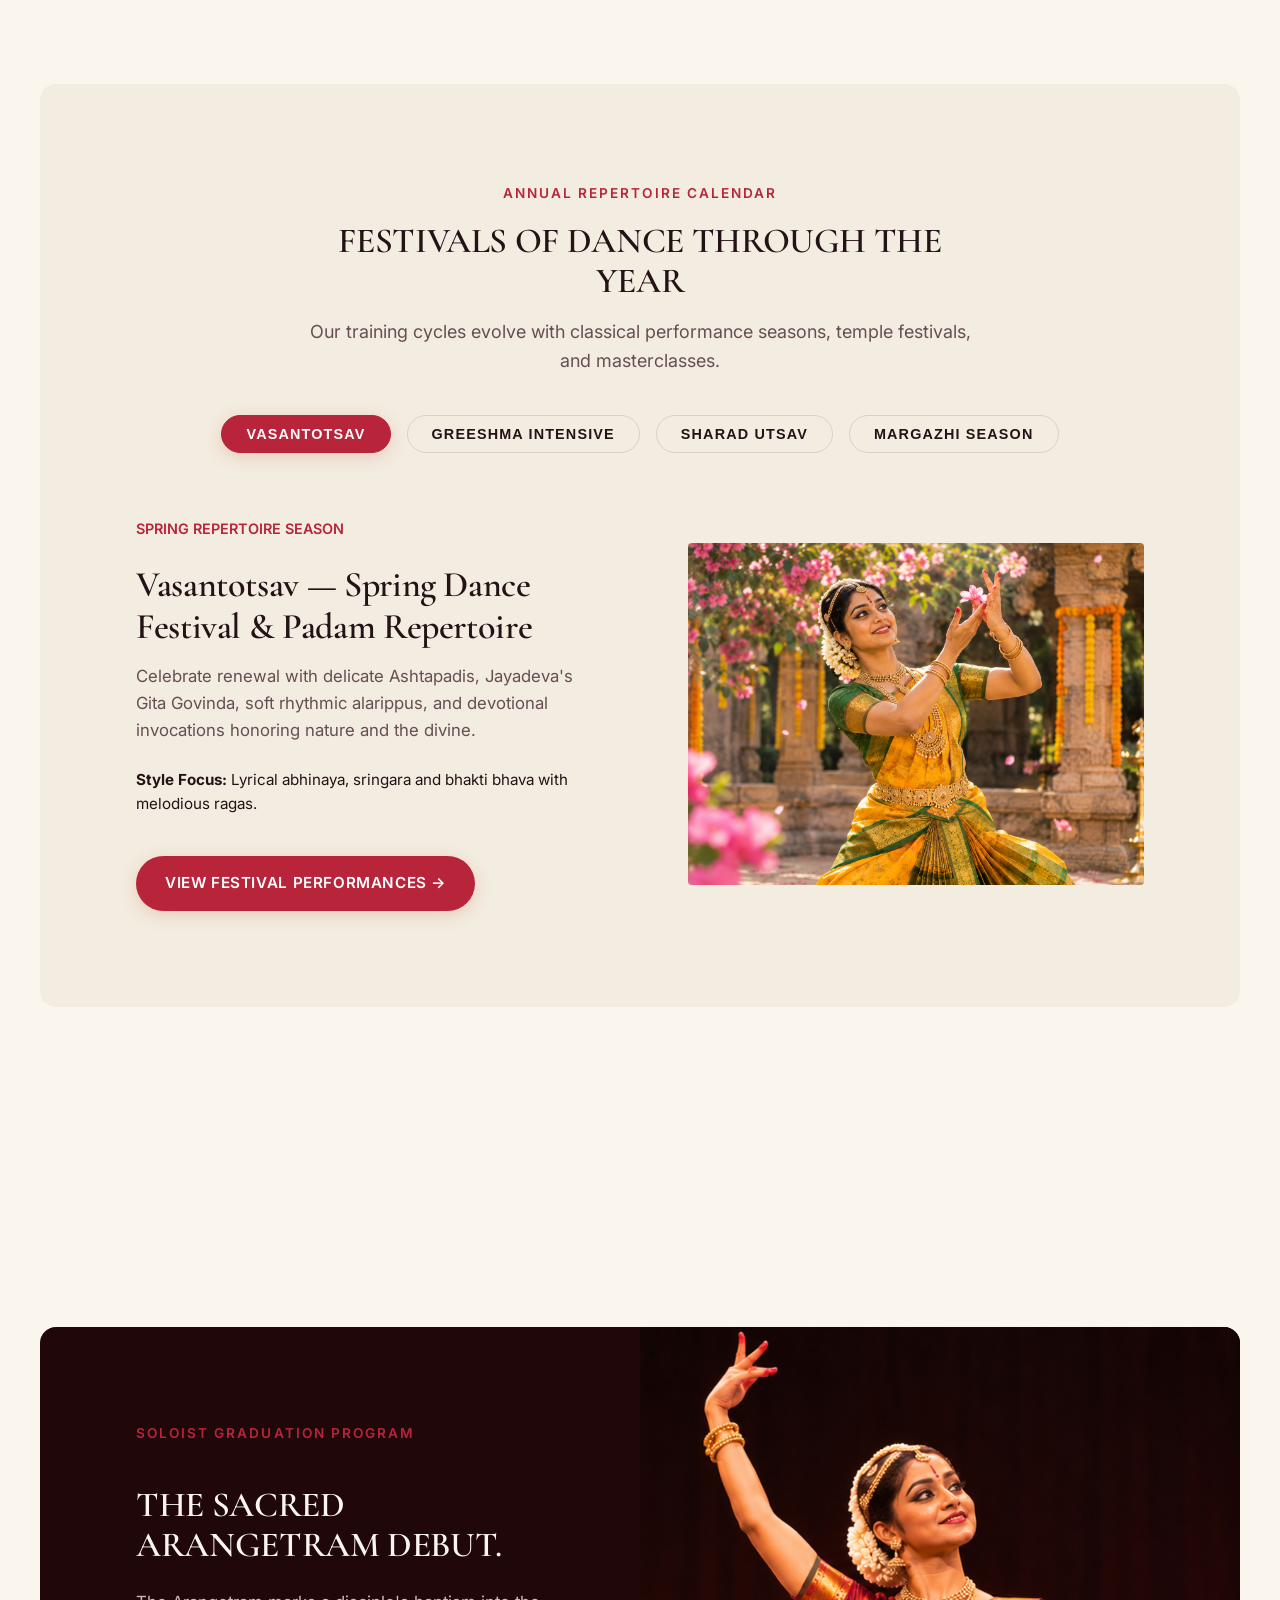
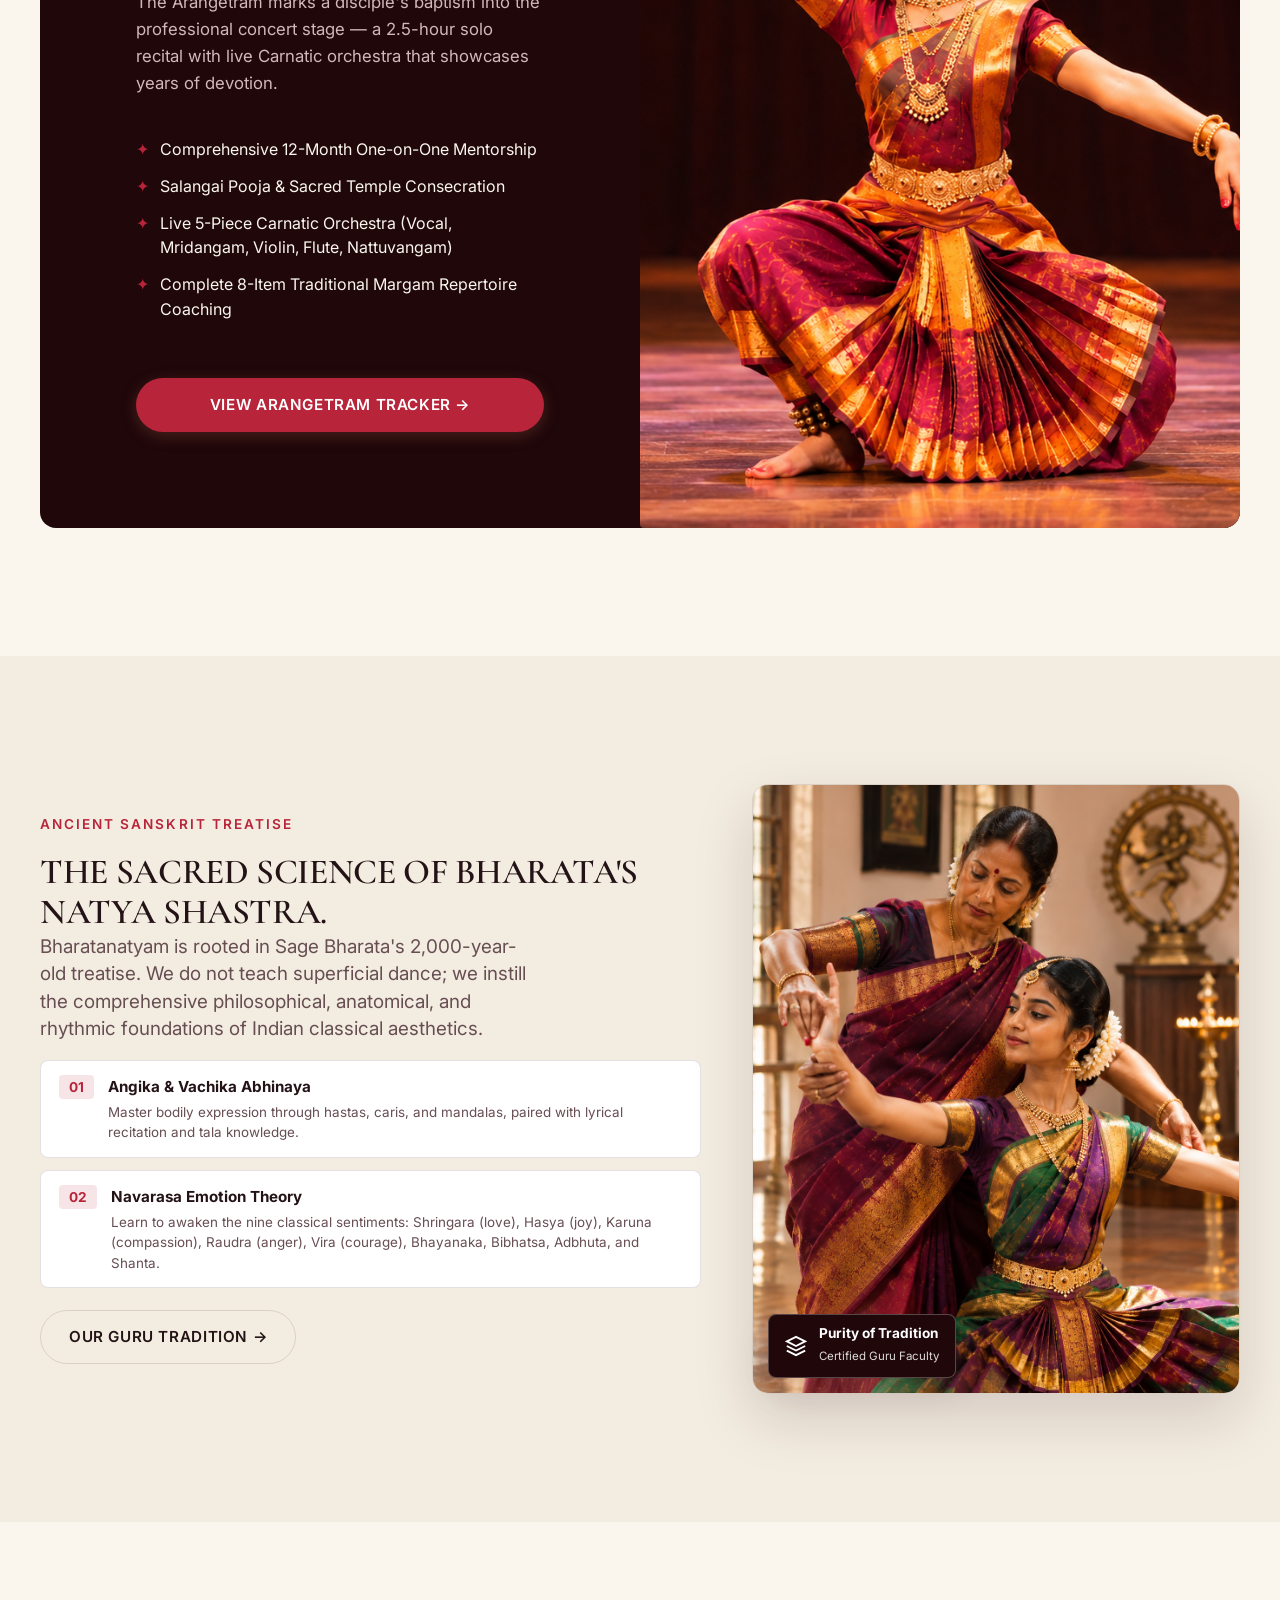
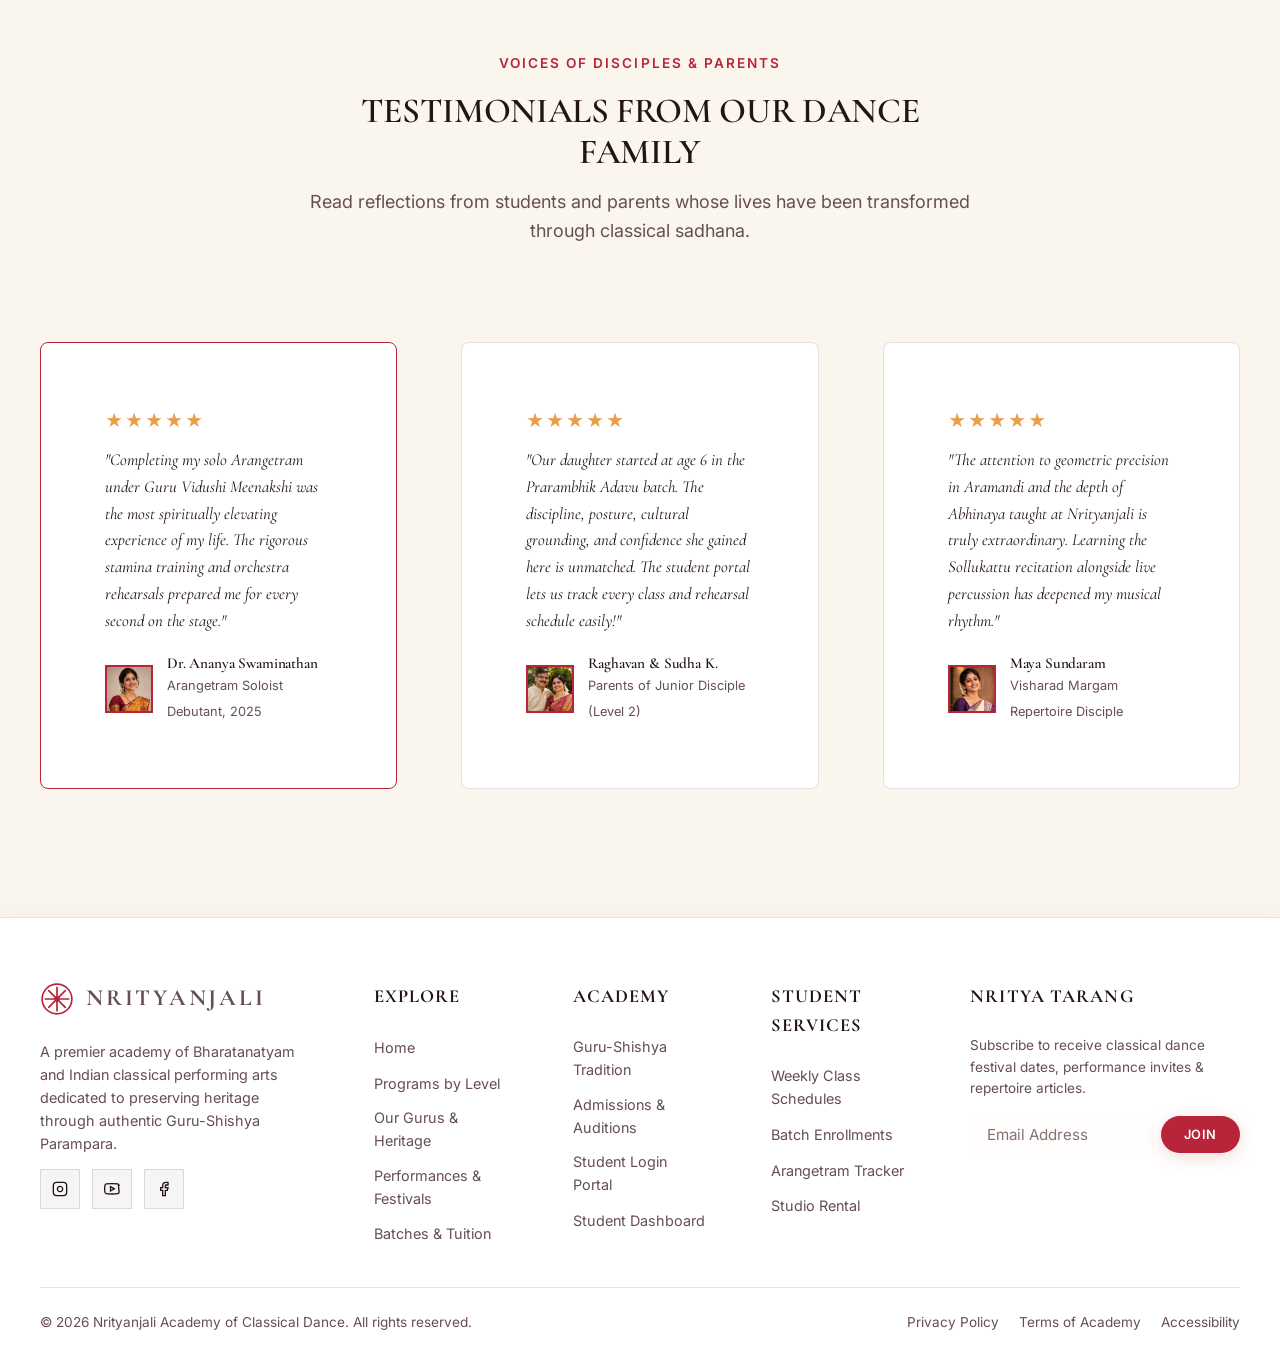
==== commit a5550c34: "2nd dcomtit" ====
--- a/index.html
+++ b/index.html
@@ -40,7 +40,7 @@
 
       <div class="nav-actions">
         <a href="dashboard.html" class="ctrl-btn" aria-label="Student Dashboard" title="Student Dashboard">
-          <svg width="16" height="16" viewBox="0 0 24 24" fill="currentColor"><circle cx="6" cy="6" r="3"/><circle cx="18" cy="6" r="3"/><circle cx="6" cy="18" r="3"/><circle cx="18" cy="18" r="3"/></svg>
+          <svg width="16" height="16" viewBox="0 0 24 24" fill="currentColor"><rect x="3" y="3" width="7" height="7" rx="1"/><rect x="14" y="3" width="7" height="7" rx="1"/><rect x="3" y="14" width="7" height="7" rx="1"/><rect x="14" y="14" width="7" height="7" rx="1"/></svg>
         </a>
         <button class="ctrl-btn js-theme-toggle" aria-label="Toggle Theme" title="Toggle Theme">
           <span>◐</span>
@@ -77,16 +77,16 @@
       <li><a href="contact.html" class="mobile-drawer-link">Contact</a></li>
     </ul>
     <div class="drawer-controls">
+      <div class="ctrl-group">
+        <a href="dashboard.html" class="ctrl-btn" aria-label="Student Dashboard" title="Student Dashboard">
+          <svg width="16" height="16" viewBox="0 0 24 24" fill="currentColor"><rect x="3" y="3" width="7" height="7" rx="1"/><rect x="14" y="3" width="7" height="7" rx="1"/><rect x="3" y="14" width="7" height="7" rx="1"/><rect x="14" y="14" width="7" height="7" rx="1"/></svg>
+        </a>
+        <button class="ctrl-btn js-theme-toggle" aria-label="Toggle Theme" title="Toggle Theme"><span>◐</span></button>
+        <button class="ctrl-btn js-rtl-toggle" aria-label="Toggle Direction" title="Toggle Direction"><span>⇄</span></button>
+      </div>
       <a href="login.html" class="nav-primary-cta" style="width: 100%; text-align: center;">
         <span>Student Portal</span>
       </a>
-      <div class="ctrl-group">
-        <a href="dashboard.html" class="ctrl-btn" aria-label="Student Dashboard" title="Student Dashboard">
-          <svg width="16" height="16" viewBox="0 0 24 24" fill="currentColor"><circle cx="6" cy="6" r="3"/><circle cx="18" cy="6" r="3"/><circle cx="6" cy="18" r="3"/><circle cx="18" cy="18" r="3"/></svg>
-        </a>
-        <button class="ctrl-btn js-theme-toggle" aria-label="Toggle Theme" title="Toggle Theme"><span>◐</span></button>
-        <button class="ctrl-btn js-rtl-toggle" aria-label="Toggle Direction" title="Toggle Direction"><span>⇄</span></button>
-      </div>
     </div>
   </div>
 
--- a/assets/css/style.css
+++ b/assets/css/style.css
@@ -382,6 +382,262 @@
   border-color: rgba(201, 111, 85, 0.4);
 }
 
+/* 2b. Guru Circular Portrait Cards */
+.guru-portrait-grid {
+  padding-top: 84px;
+  row-gap: 112px !important;
+}
+
+.guru-portrait-card {
+  position: relative;
+  background: var(--bg-surface-elevated);
+  border: 1px solid rgba(197, 155, 39, 0.32);
+  border-radius: 16px;
+  padding: 102px 20px 24px;
+  text-align: center;
+  display: flex;
+  flex-direction: column;
+  align-items: center;
+  overflow: visible;
+}
+
+.guru-portrait-avatar {
+  position: absolute;
+  top: -84px;
+  left: 50%;
+  transform: translateX(-50%);
+  width: 168px;
+  height: 168px;
+  border-radius: 50%;
+  overflow: hidden;
+  border: 2px solid rgba(197, 155, 39, 0.55);
+  box-shadow: 0 12px 28px rgba(0, 0, 0, 0.35);
+  background: var(--bg-surface-elevated);
+}
+
+.guru-portrait-avatar img {
+  width: 100%;
+  height: 100%;
+  object-fit: cover;
+  object-position: top center;
+  transition: transform 0.6s cubic-bezier(0.16, 1, 0.3, 1);
+}
+
+.guru-portrait-card:hover .guru-portrait-avatar img {
+  transform: scale(1.06);
+}
+
+.guru-portrait-role {
+  font-size: 0.7rem;
+  font-weight: 600;
+  letter-spacing: 0.08em;
+  text-transform: uppercase;
+  color: var(--terracotta-bloom);
+  margin-bottom: 6px;
+  white-space: nowrap;
+}
+
+.guru-portrait-name {
+  font-family: var(--font-serif);
+  font-size: 1.24rem;
+  font-weight: 600;
+  color: var(--text-main);
+  line-height: 1.25;
+  margin: 0 0 12px;
+}
+
+.guru-portrait-bio {
+  font-size: 0.85rem;
+  color: var(--text-muted);
+  line-height: 1.6;
+  margin: 0 0 18px;
+  flex: 1;
+}
+
+.guru-portrait-specialty {
+  width: 100%;
+  margin-top: auto;
+  padding: 10px 14px;
+  border-radius: 14px;
+  border: 1px solid rgba(197, 155, 39, 0.32);
+  background: rgba(197, 155, 39, 0.05);
+  font-size: 0.78rem;
+  color: var(--text-muted);
+  line-height: 1.4;
+}
+
+[data-theme="dark"] .guru-portrait-specialty {
+  background: rgba(0, 0, 0, 0.22);
+  color: var(--text-inverse-muted);
+}
+
+/* 2c. Home 2 Manifesto Split Editorial Layout */
+.manifesto-split {
+  display: grid;
+  grid-template-columns: 0.9fr 1.1fr;
+  gap: clamp(32px, 5vw, 64px);
+  align-items: center;
+  margin-top: var(--space-2xl);
+}
+
+.manifesto-visual-frame {
+  position: relative;
+  border-radius: 20px;
+  overflow: hidden;
+  border: 1px solid rgba(197, 155, 39, 0.35);
+  box-shadow: 0 24px 54px rgba(0, 0, 0, 0.32);
+  aspect-ratio: 4 / 5;
+}
+
+.manifesto-visual-frame img {
+  width: 100%;
+  height: 100%;
+  object-fit: cover;
+  display: block;
+}
+
+.manifesto-visual-caption {
+  position: absolute;
+  inset: auto 16px 16px 16px;
+  padding: 16px 18px;
+  border-radius: 12px;
+  background: rgba(24, 6, 10, 0.84);
+  backdrop-filter: blur(8px);
+  border: 1px solid rgba(197, 155, 39, 0.3);
+  color: var(--petal-cream);
+}
+
+.manifesto-visual-caption blockquote {
+  font-family: var(--font-serif);
+  font-style: italic;
+  font-size: 1.08rem;
+  line-height: 1.45;
+  margin: 0 0 6px;
+  color: var(--petal-cream);
+}
+
+.manifesto-visual-caption cite {
+  font-style: normal;
+  font-size: 0.72rem;
+  letter-spacing: 0.1em;
+  text-transform: uppercase;
+  color: var(--temple-gold);
+}
+
+.manifesto-pillar-list {
+  position: relative;
+  display: flex;
+  flex-direction: column;
+  padding-left: 12px;
+}
+
+.manifesto-pillar-list::before {
+  content: "";
+  position: absolute;
+  top: 28px;
+  bottom: 28px;
+  left: 39px;
+  width: 1px;
+  background: linear-gradient(180deg, rgba(197, 155, 39, 0.55), rgba(184, 37, 59, 0.35), transparent);
+}
+
+.manifesto-pillar-row {
+  position: relative;
+  display: flex;
+  align-items: flex-start;
+  gap: 24px;
+  padding: 26px 0;
+  border-bottom: 1px solid rgba(197, 155, 39, 0.16);
+  transition: transform var(--transition-fast);
+}
+
+.manifesto-pillar-row:first-child {
+  padding-top: 0;
+}
+
+.manifesto-pillar-row:last-child {
+  border-bottom: none;
+  padding-bottom: 0;
+}
+
+.manifesto-pillar-row:hover {
+  transform: translateX(6px);
+}
+
+.manifesto-pillar-node {
+  position: relative;
+  z-index: 1;
+  flex-shrink: 0;
+  width: 54px;
+  height: 54px;
+  border-radius: 50%;
+  background: var(--bg-surface);
+  border: 1px solid rgba(197, 155, 39, 0.45);
+  display: flex;
+  align-items: center;
+  justify-content: center;
+  font-family: var(--font-serif);
+  font-size: 1.35rem;
+  font-weight: 600;
+  color: var(--temple-gold);
+  box-shadow: 0 6px 18px rgba(0, 0, 0, 0.18);
+  transition: background var(--transition-fast), color var(--transition-fast), border-color var(--transition-fast);
+}
+
+.manifesto-pillar-row:hover .manifesto-pillar-node {
+  background: var(--terracotta-bloom);
+  border-color: var(--terracotta-bloom);
+  color: var(--petal-cream);
+}
+
+.manifesto-pillar-content {
+  flex: 1;
+}
+
+.manifesto-pillar-kicker {
+  display: inline-block;
+  font-size: 0.72rem;
+  font-weight: 600;
+  letter-spacing: 0.12em;
+  text-transform: uppercase;
+  color: var(--terracotta-bloom);
+  margin-bottom: 4px;
+}
+
+.manifesto-pillar-title {
+  font-family: var(--font-serif);
+  font-size: 1.45rem;
+  font-weight: 600;
+  color: var(--text-main);
+  margin: 0 0 8px;
+}
+
+.manifesto-pillar-desc {
+  font-size: 0.94rem;
+  line-height: 1.65;
+  color: var(--text-muted);
+  margin: 0 0 10px;
+}
+
+.manifesto-pillar-tags {
+  font-size: 0.78rem;
+  font-weight: 500;
+  letter-spacing: 0.04em;
+  color: var(--temple-gold);
+}
+
+@media (max-width: 900px) {
+  .manifesto-split {
+    grid-template-columns: 1fr;
+  }
+
+  .manifesto-visual-frame {
+    max-width: 480px;
+    margin-inline: auto;
+    aspect-ratio: 1 / 1;
+  }
+}
+
 /* 3. Image Leaf Morphing Zoom */
 .image-leaf-container {
   overflow: hidden;
@@ -1792,7 +2048,7 @@
 
 .inner-hero.hero-performances {
   background-image: url('../images/banner-performances.jpg');
-  background-position: center 40%;
+  background-position: center 8%;
 }
 
 .inner-hero.hero-pricing {
